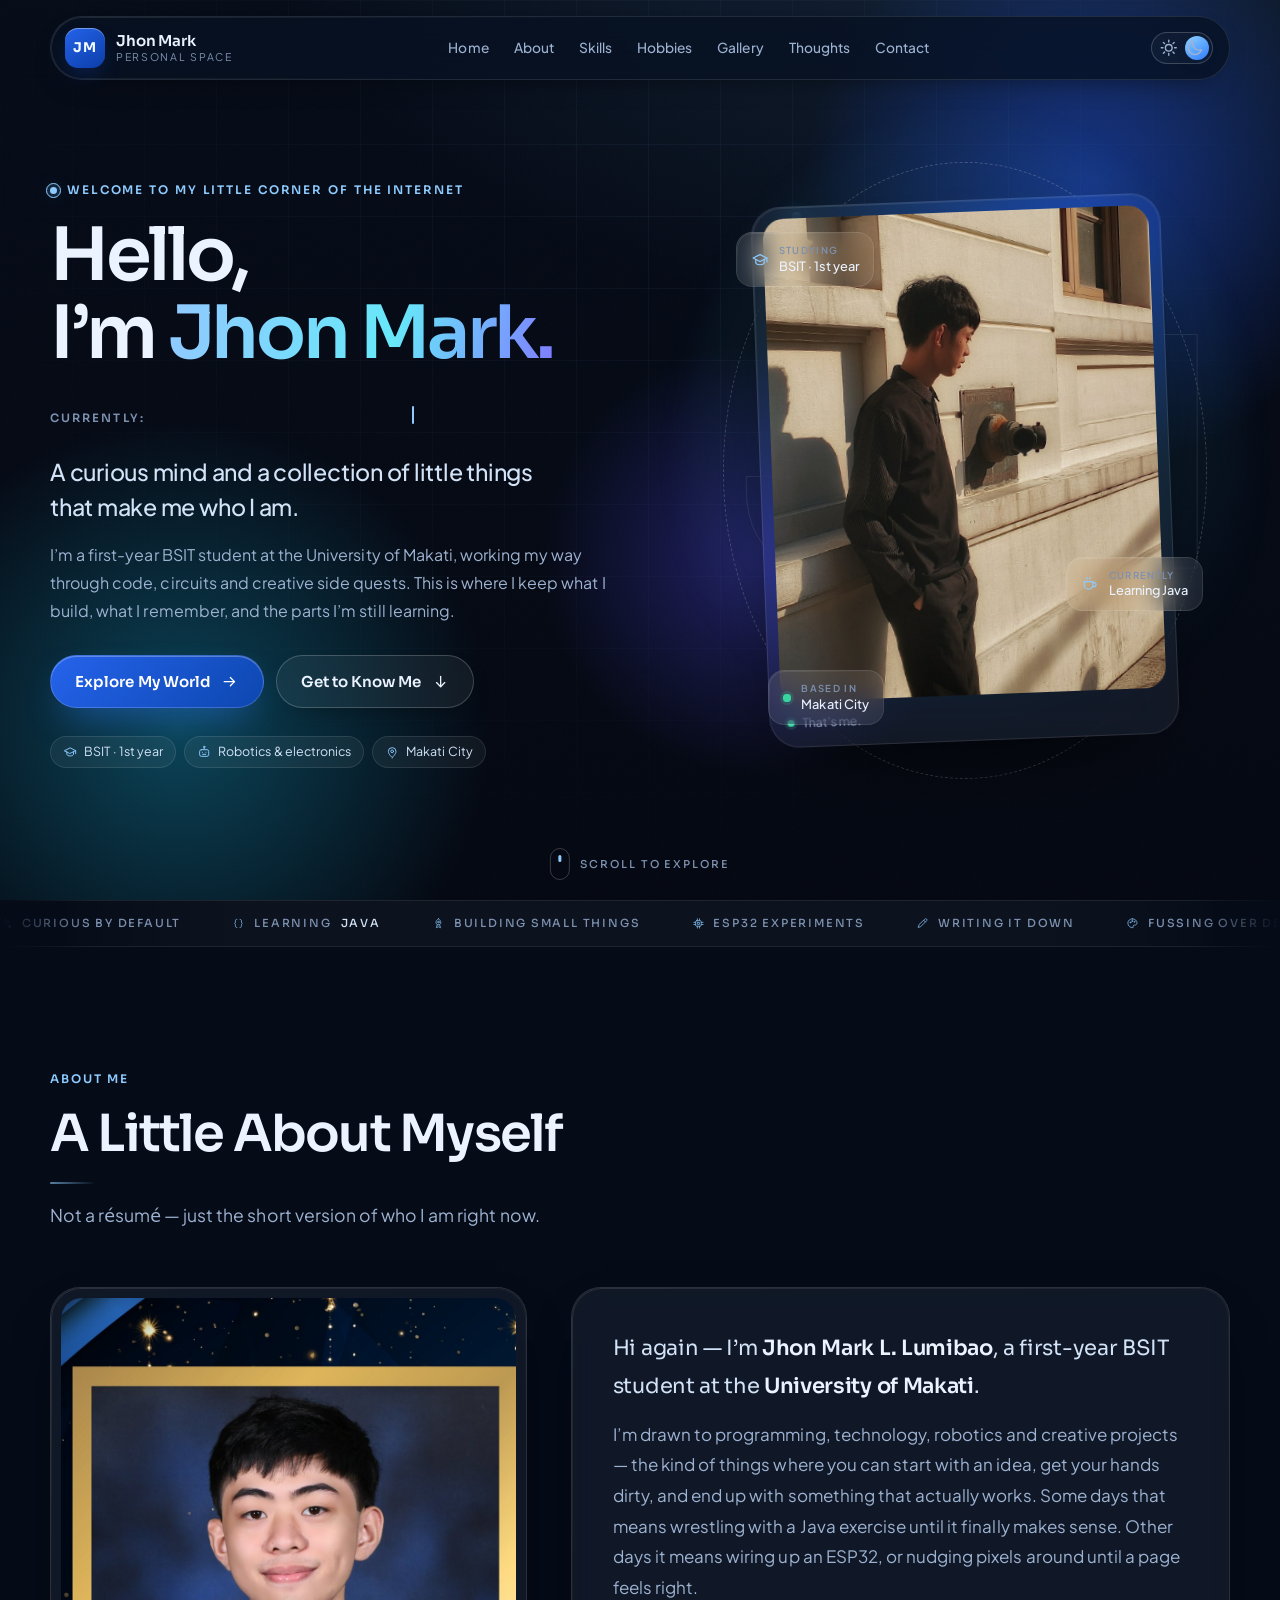
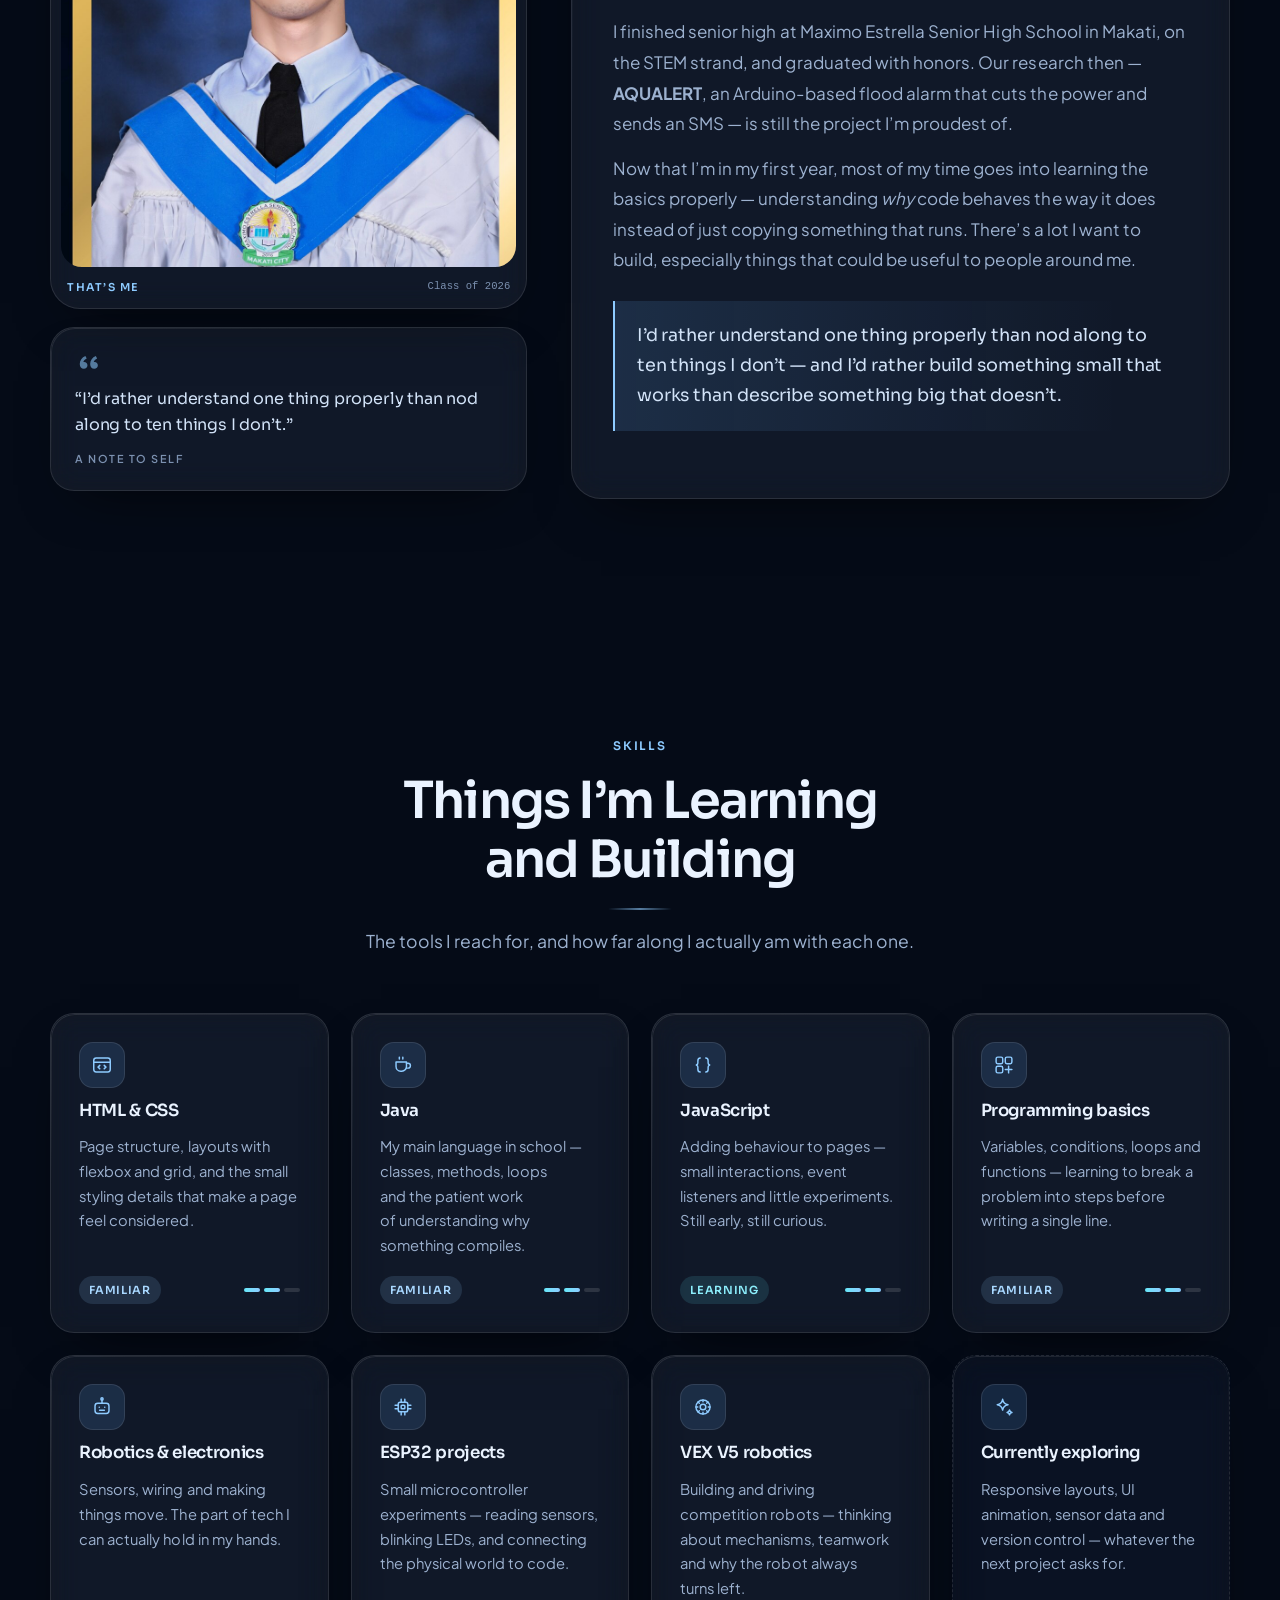
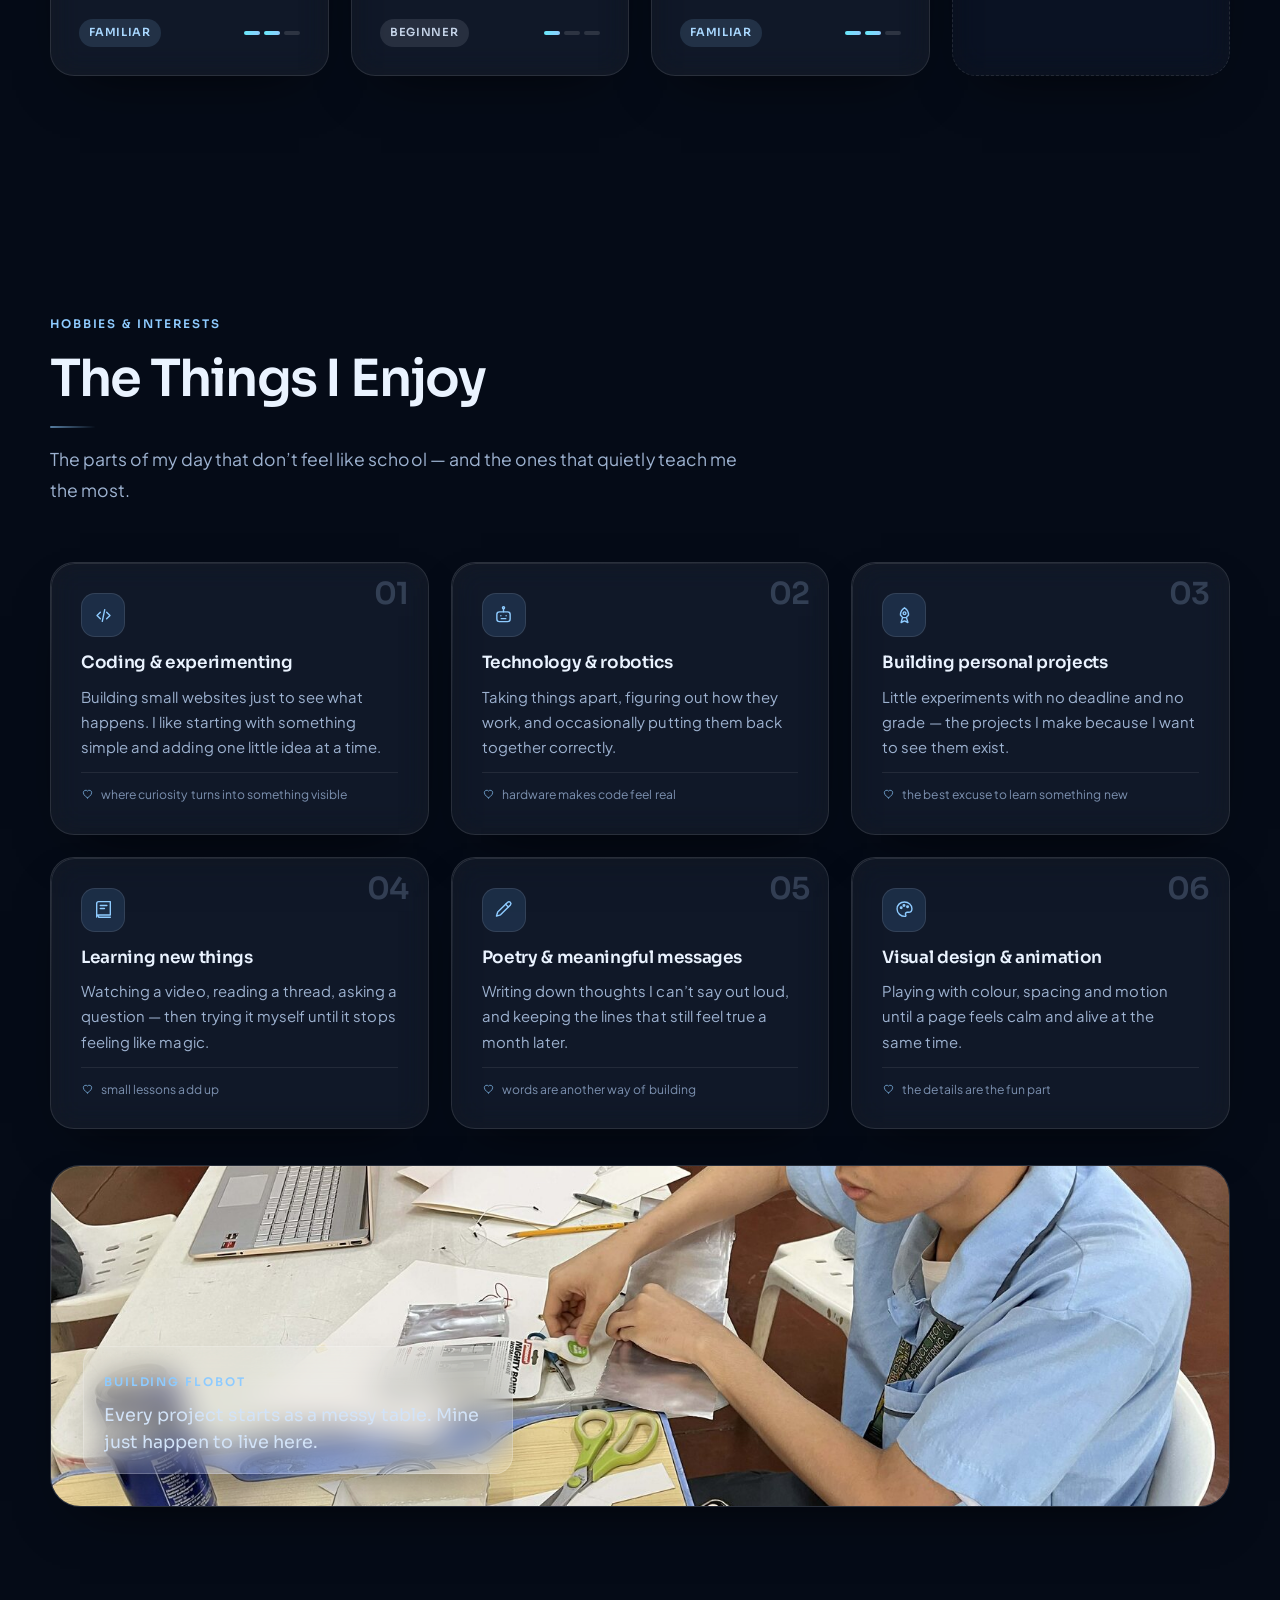
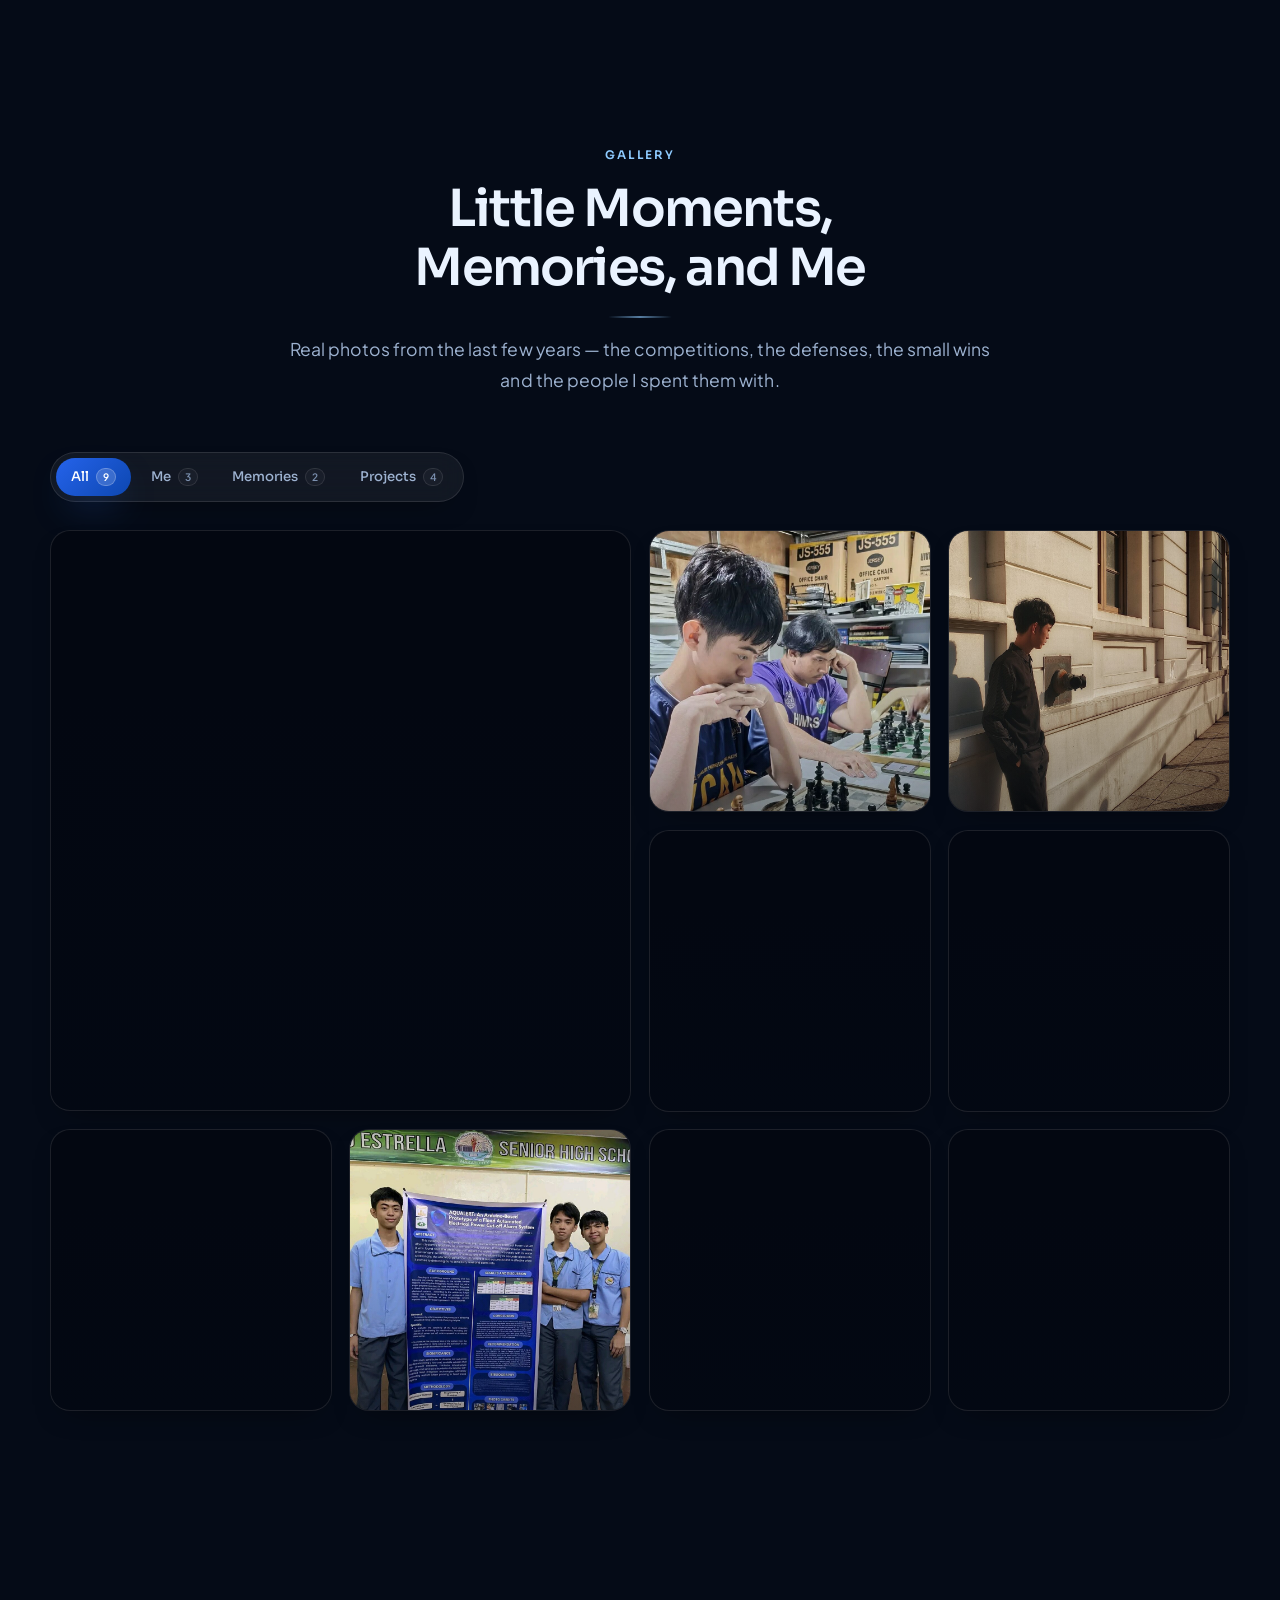
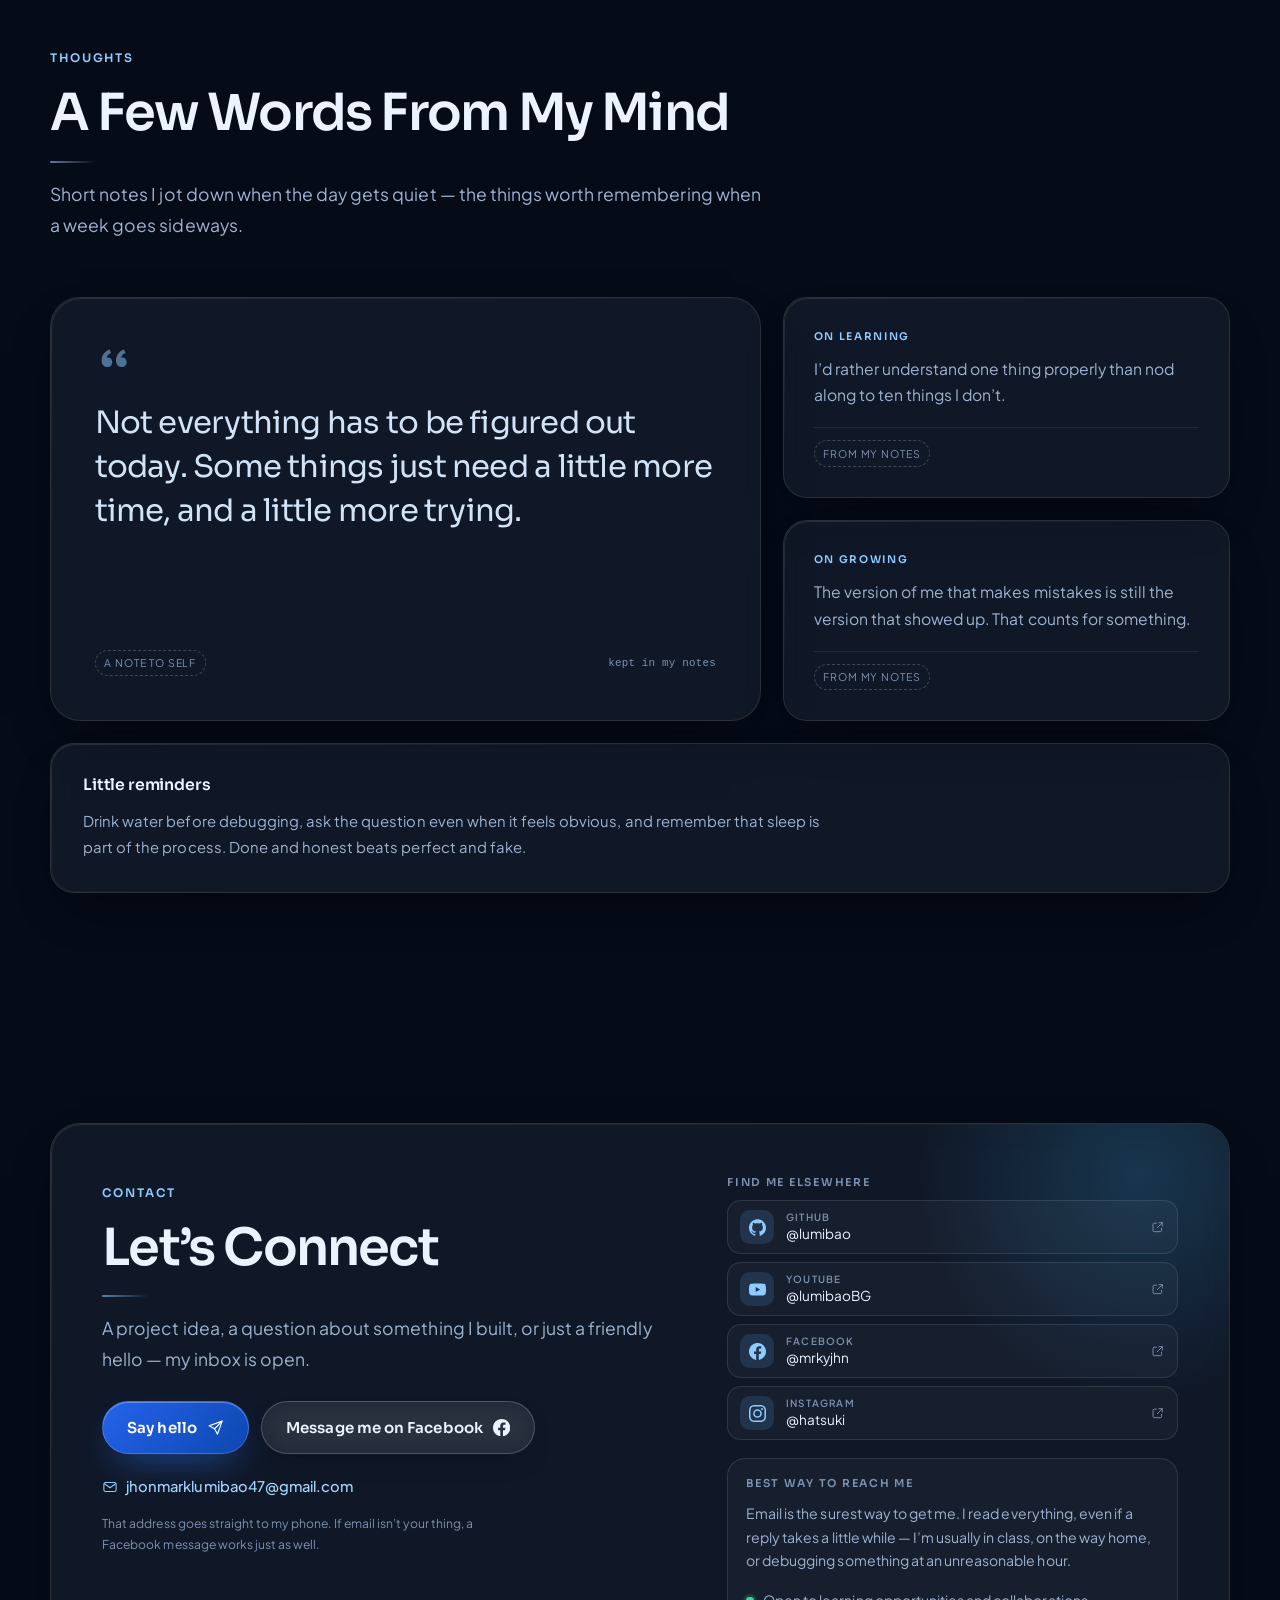
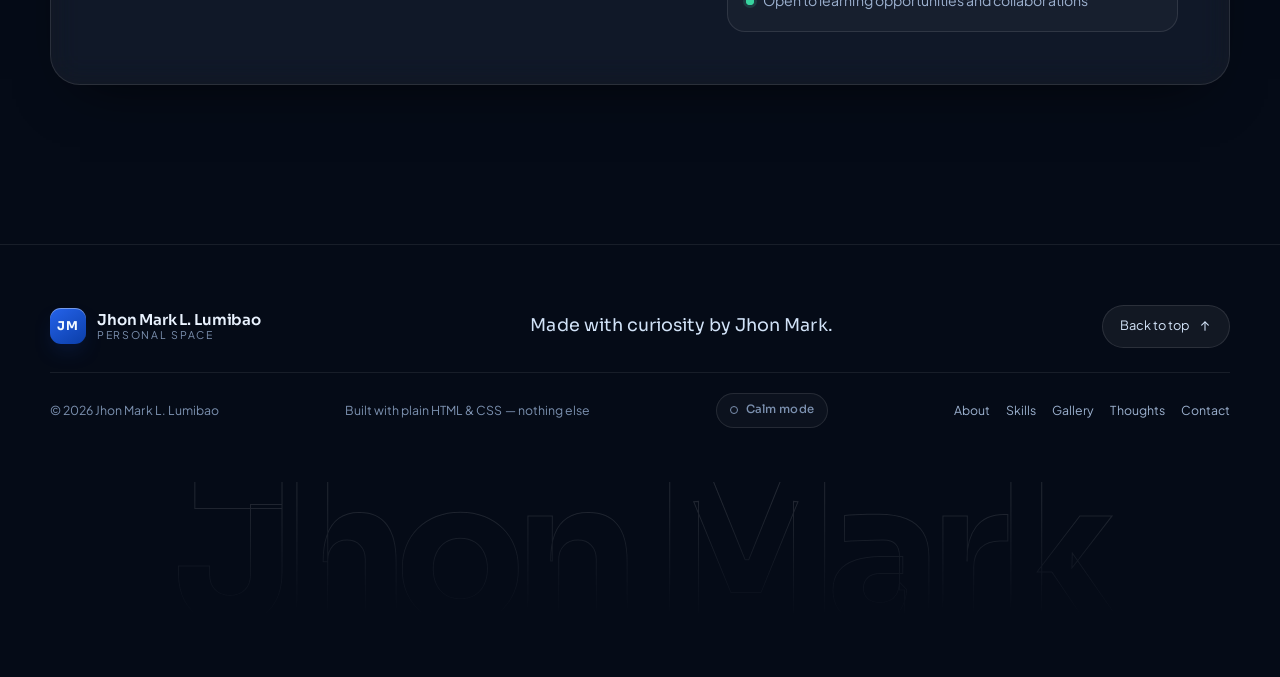
==== index.html @ b14ce62b "Only claim what the photos show The poster byline lists three researchers, not four, and a few capti" ====
<!DOCTYPE html>
<!--
  index.html — Jhon Mark L. Lumibao · Personal Space
  Single page, plain HTML and CSS. No JavaScript anywhere in this file.
-->
<html lang="en">
<head>
  <meta charset="utf-8">
  <meta name="viewport" content="width=device-width, initial-scale=1, viewport-fit=cover">

  <title>Jhon Mark L. Lumibao — My Little Digital Space</title>
  <meta name="description" content="Jhon Mark L. Lumibao — a first-year BSIT student at the University of Makati. Skills, hobbies, memories and the projects I have built, kept in one calm blue corner of the internet.">
  <meta name="author" content="Jhon Mark L. Lumibao">
  <meta name="theme-color" content="#050b17">
  <meta name="color-scheme" content="dark light">

  <!-- Social sharing preview -->
  <meta property="og:type" content="website">
  <meta property="og:url" content="https://lumibao.github.io/Personal-Website/">
  <meta property="og:title" content="Jhon Mark L. Lumibao — My Little Digital Space">
  <meta property="og:description" content="A first-year BSIT student at the University of Makati. Code, circuits and the little things that make a person. Welcome to my space.">
  <meta property="og:image" content="https://lumibao.github.io/Personal-Website/assets/images/og-cover.jpg">
  <meta property="og:image:alt" content="Blue cover reading: HELLO, I'm Jhon Mark. BSIT student at the University of Makati.">
  <meta name="twitter:card" content="summary_large_image">
  <meta name="twitter:image" content="https://lumibao.github.io/Personal-Website/assets/images/og-cover.jpg">

  <!-- Icons -->
  <link rel="icon" href="assets/icons/JM.png" type="image/png">
  <link rel="apple-touch-icon" href="assets/icons/apple-touch-icon.png">
  <link rel="manifest" href="site.webmanifest">

  <!-- Fonts (self-hosted, subset to the Latin characters this page uses) -->
  <link rel="preload" href="assets/fonts/sora-latin.woff2" as="font" type="font/woff2" crossorigin>
  <link rel="preload" href="assets/fonts/plus-jakarta-sans-latin.woff2" as="font" type="font/woff2" crossorigin>

  <!-- Styles -->
  <link rel="stylesheet" href="css/style.css">
</head>

<body>
  <a class="skip-link" href="#main">Skip to content</a>

  <!-- Background scene — soft orbs, a faint grid and film grain. Decorative
       only: aria-hidden and untouchable by the pointer. -->
  <div class="scene" aria-hidden="true">
    <span class="scene__orb scene__orb--one"></span>
    <span class="scene__orb scene__orb--two"></span>
    <span class="scene__orb scene__orb--three"></span>
    <span class="scene__grid"></span>
    <span class="scene__noise"></span>
  </div>

  <!-- Navigation — a floating glass bar. On phones it grows a second row of
       links that scrolls sideways. -->
  <header class="nav" id="site-nav">
    <div class="nav__bar glass">
      <a class="brand" href="#home" aria-label="Jhon Mark — back to the top">
        <span class="brand__mark" aria-hidden="true">JM</span>
        <span class="brand__text">
          <span class="brand__name">Jhon Mark</span>
          <span class="brand__sub">personal space</span>
        </span>
      </a>

      <nav class="nav__links" id="primary-nav" aria-label="Primary">
        <a class="nav__link" href="#home">Home</a>
        <a class="nav__link" href="#about">About</a>
        <a class="nav__link" href="#skills">Skills</a>
        <a class="nav__link" href="#hobbies">Hobbies</a>
        <a class="nav__link" href="#gallery">Gallery</a>
        <a class="nav__link" href="#thoughts">Thoughts</a>
        <a class="nav__link" href="#contact">Contact</a>
      </nav>

      <div class="nav__actions">
        <!-- Light / dark switch — two radio buttons, no script. -->
        <div class="theme-toggle" role="group" aria-label="Colour theme">
          <input class="theme-toggle__input" type="radio" name="jml-theme" id="theme-light">
          <input class="theme-toggle__input" type="radio" name="jml-theme" id="theme-dark" checked>
          <span class="theme-toggle__track">
            <label class="theme-toggle__side" for="theme-light" title="Light mode">
              <svg aria-hidden="true"><use href="#i-sun"></use></svg>
              <span class="visually-hidden">Use the light theme</span>
            </label>
            <label class="theme-toggle__side" for="theme-dark" title="Dark mode">
              <svg aria-hidden="true"><use href="#i-moon"></use></svg>
              <span class="visually-hidden">Use the dark theme</span>
            </label>
            <span class="theme-toggle__thumb" aria-hidden="true"></span>
          </span>
        </div>
      </div>

      <span class="nav__progress" aria-hidden="true"><span></span></span>
    </div>
  </header>

  <main id="main">

    <!-- Hero -->
    <section class="hero" id="home" aria-labelledby="hero-title">
      <div class="container hero__inner">

        <div class="hero__content">
          <p class="eyebrow">
            <span class="eyebrow__dot" aria-hidden="true"></span>
            Welcome to my little corner of the internet
          </p>

          <h1 class="hero__title" id="hero-title">
            <span class="hero__title-line"><span>Hello,</span></span>
            <span class="hero__title-line"><span>I&rsquo;m <em>Jhon Mark.</em></span></span>
          </h1>

          <!-- The rotating role is decorative; the full sentence is read below. -->
          <p class="hero__role">
            <span class="hero__role-label">Currently:</span>
            <span class="hero__roles" aria-hidden="true">
              <span class="hero__role-item">a first-year BSIT student</span>
              <span class="hero__role-item">an aspiring developer</span>
              <span class="hero__role-item">a technology enthusiast</span>
              <span class="hero__role-item">a creative soul</span>
            </span>
            <span class="hero__caret" aria-hidden="true"></span>
            <span class="visually-hidden">A first-year BSIT student, an aspiring developer, a technology enthusiast and a creative soul.</span>
          </p>

          <p class="hero__intro">
            A curious mind and a collection of little things that make me who I am.
          </p>

          <p class="hero__sub">
            I&rsquo;m a first-year BSIT student at the University of Makati, working my way
            through code, circuits and creative side quests. This is where I keep what I
            build, what I remember, and the parts I&rsquo;m still learning.
          </p>

          <div class="hero__actions">
            <a class="btn btn--primary" href="#gallery">
              Explore My World
              <svg class="btn__icon" aria-hidden="true"><use href="#i-arrow-right"></use></svg>
            </a>
            <a class="btn btn--ghost" href="#about">
              Get to Know Me
              <svg class="btn__icon" aria-hidden="true"><use href="#i-arrow-down"></use></svg>
            </a>
          </div>

          <ul class="hero__chips" aria-label="A few quick facts">
            <li class="chip"><svg aria-hidden="true"><use href="#i-cap"></use></svg>BSIT &middot; 1st year</li>
            <li class="chip"><svg aria-hidden="true"><use href="#i-bot"></use></svg>Robotics &amp; electronics</li>
            <li class="chip"><svg aria-hidden="true"><use href="#i-pin"></use></svg>Makati City</li>
          </ul>
        </div>

        <!-- Portrait card -->
        <div class="hero__visual">
          <span class="hero__watermark" aria-hidden="true">JM</span>
          <div class="portrait">
            <div class="portrait__glow" aria-hidden="true"></div>
            <div class="portrait__ring" aria-hidden="true"></div>
            <div class="portrait__card glass">
              <div class="portrait__frame">
                <img src="assets/images/profile.jpg"
                     alt="Jhon Mark leaning against a sunlit stone wall in a dark polo shirt."
                     width="1000" height="1250" fetchpriority="high">
              </div>
              <div class="portrait__caption">
                <span class="portrait__dot" aria-hidden="true"></span>
                <span>That&rsquo;s me.</span>
              </div>
            </div>

            <div class="float-chip float-chip--one glass">
              <svg aria-hidden="true"><use href="#i-cap"></use></svg>
              <span><small>Studying</small>BSIT &middot; 1st year</span>
            </div>
            <div class="float-chip float-chip--two glass">
              <svg aria-hidden="true"><use href="#i-coffee"></use></svg>
              <span><small>Currently</small>Learning Java</span>
            </div>
            <div class="float-chip float-chip--three glass">
              <span class="pulse-dot" aria-hidden="true"></span>
              <span><small>Based in</small>Makati City</span>
            </div>
          </div>
        </div>
      </div>

      <a class="hero__scroll" href="#about">
        <span class="hero__scroll-track" aria-hidden="true"><span class="hero__scroll-dot"></span></span>
        Scroll to explore
      </a>
    </section>

    <!-- Ticker — decorative strip. Both groups must stay identical so the
         loop remains seamless. -->
    <div class="ticker" aria-hidden="true">
      <div class="ticker__track">
        <div class="ticker__group">
          <span class="ticker__item"><svg><use href="#i-sparkle"></use></svg>curious by default</span>
          <span class="ticker__item"><svg><use href="#i-braces"></use></svg>learning <em>Java</em></span>
          <span class="ticker__item"><svg><use href="#i-rocket"></use></svg>building small things</span>
          <span class="ticker__item"><svg><use href="#i-chip"></use></svg>ESP32 experiments</span>
          <span class="ticker__item"><svg><use href="#i-pen"></use></svg>writing it down</span>
          <span class="ticker__item"><svg><use href="#i-palette"></use></svg>fussing over details</span>
          <span class="ticker__item"><svg><use href="#i-gear"></use></svg>robotics &amp; electronics</span>
          <span class="ticker__item"><svg><use href="#i-heart"></use></svg>still figuring it out</span>
        </div>
        <div class="ticker__group">
          <span class="ticker__item"><svg><use href="#i-sparkle"></use></svg>curious by default</span>
          <span class="ticker__item"><svg><use href="#i-braces"></use></svg>learning <em>Java</em></span>
          <span class="ticker__item"><svg><use href="#i-rocket"></use></svg>building small things</span>
          <span class="ticker__item"><svg><use href="#i-chip"></use></svg>ESP32 experiments</span>
          <span class="ticker__item"><svg><use href="#i-pen"></use></svg>writing it down</span>
          <span class="ticker__item"><svg><use href="#i-palette"></use></svg>fussing over details</span>
          <span class="ticker__item"><svg><use href="#i-gear"></use></svg>robotics &amp; electronics</span>
          <span class="ticker__item"><svg><use href="#i-heart"></use></svg>still figuring it out</span>
        </div>
      </div>
    </div>

    <!-- About -->
    <section class="section about" id="about" aria-labelledby="about-title">
      <div class="container">
        <header class="section__head" data-reveal>
          <p class="eyebrow">About me</p>
          <h2 class="section__title" id="about-title">A Little About Myself</h2>
          <p class="section__lead">
            Not a résumé — just the short version of who I am right now.
          </p>
        </header>

        <div class="about__grid" data-reveal-group>
          <div class="about__media" data-reveal>
            <figure class="photo-frame glass">
              <img src="assets/images/about-photo.jpg"
                   alt="Jhon Mark in his senior high graduation portrait, blue sash and white gown."
                   width="1000" height="1250" loading="lazy" decoding="async">
              <figcaption>
                <span class="photo-frame__tag">that&rsquo;s me</span>
                <span class="photo-frame__hint">Class of 2026</span>
              </figcaption>
            </figure>

            <div class="quote-card glass">
              <svg class="quote-card__icon" aria-hidden="true"><use href="#i-quote"></use></svg>
              <p>
                &ldquo;I&rsquo;d rather understand one thing properly than nod along
                to ten things I don&rsquo;t.&rdquo;
              </p>
              <span class="quote-card__by">a note to self</span>
            </div>
          </div>

          <div class="about__body glass" data-reveal>
            <p class="about__hello">
              Hi again — I&rsquo;m <strong>Jhon Mark L. Lumibao</strong>, a first-year BSIT
              student at the <strong>University of Makati</strong>.
            </p>
            <p>
              I&rsquo;m drawn to programming, technology, robotics and creative projects — the kind
              of things where you can start with an idea, get your hands dirty, and end up with
              something that actually works. Some days that means wrestling with a Java exercise
              until it finally makes sense. Other days it means wiring up an ESP32, or nudging
              pixels around until a page feels right.
            </p>
            <p>
              I finished senior high at Maximo Estrella Senior High School in Makati, on the STEM
              strand, and graduated with honors. Our research then — <strong>AQUALERT</strong>, an
              Arduino-based flood alarm that cuts the power and sends an SMS — is still the project
              I&rsquo;m proudest of.
            </p>
            <p>
              Now that I&rsquo;m in my first year, most of my time goes into learning the basics
              properly — understanding
              <em>why</em> code behaves the way it does instead of just copying something that
              runs. There&rsquo;s a lot I want to build, especially things that could be useful to
              people around me.
            </p>

            <blockquote class="about__statement">
              I&rsquo;d rather understand one thing properly than nod along to ten things I
              don&rsquo;t — and I&rsquo;d rather build something small that works than describe
              something big that doesn&rsquo;t.
            </blockquote>

          </div>
        </div>
      </div>
    </section>

    <!-- Skills -->
    <section class="section skills" id="skills" aria-labelledby="skills-title">
      <div class="container">
        <header class="section__head section__head--center" data-reveal>
          <p class="eyebrow">Skills</p>
          <h2 class="section__title" id="skills-title">Things I&rsquo;m Learning and Building</h2>
          <p class="section__lead">
            The tools I reach for, and how far along I actually am with each one.
          </p>
        </header>

        <div class="skills__grid" data-reveal-group>

          <article class="skill-card glass" data-reveal data-level="3">
            <span class="skill-card__icon"><svg aria-hidden="true"><use href="#i-layout"></use></svg></span>
            <h3 class="skill-card__title">HTML &amp; CSS</h3>
            <p class="skill-card__text">
              Page structure, layouts with flexbox and grid, and the small styling
              details that make a page feel considered.
            </p>
            <div class="skill-card__meta">
              <span class="level level--familiar">Familiar</span>
              <span class="dots" aria-hidden="true"><i class="is-on"></i><i class="is-on"></i><i></i></span>
            </div>
          </article>

          <article class="skill-card glass" data-reveal data-level="3">
            <span class="skill-card__icon"><svg aria-hidden="true"><use href="#i-coffee"></use></svg></span>
            <h3 class="skill-card__title">Java</h3>
            <p class="skill-card__text">
              My main language in school — classes, methods, loops and the patient
              work of understanding why something compiles.
            </p>
            <div class="skill-card__meta">
              <span class="level level--familiar">Familiar</span>
              <span class="dots" aria-hidden="true"><i class="is-on"></i><i class="is-on"></i><i></i></span>
            </div>
          </article>

          <article class="skill-card glass" data-reveal data-level="2">
            <span class="skill-card__icon"><svg aria-hidden="true"><use href="#i-braces"></use></svg></span>
            <h3 class="skill-card__title">JavaScript</h3>
            <p class="skill-card__text">
              Adding behaviour to pages — small interactions, event listeners and
              little experiments. Still early, still curious.
            </p>
            <div class="skill-card__meta">
              <span class="level level--learning">Learning</span>
              <span class="dots" aria-hidden="true"><i class="is-on"></i><i class="is-on"></i><i></i></span>
            </div>
          </article>

          <article class="skill-card glass" data-reveal data-level="3">
            <span class="skill-card__icon"><svg aria-hidden="true"><use href="#i-blocks"></use></svg></span>
            <h3 class="skill-card__title">Programming basics</h3>
            <p class="skill-card__text">
              Variables, conditions, loops and functions — learning to break a
              problem into steps before writing a single line.
            </p>
            <div class="skill-card__meta">
              <span class="level level--familiar">Familiar</span>
              <span class="dots" aria-hidden="true"><i class="is-on"></i><i class="is-on"></i><i></i></span>
            </div>
          </article>

          <article class="skill-card glass" data-reveal data-level="3">
            <span class="skill-card__icon"><svg aria-hidden="true"><use href="#i-bot"></use></svg></span>
            <h3 class="skill-card__title">Robotics &amp; electronics</h3>
            <p class="skill-card__text">
              Sensors, wiring and making things move. The part of tech I can
              actually hold in my hands.
            </p>
            <div class="skill-card__meta">
              <span class="level level--familiar">Familiar</span>
              <span class="dots" aria-hidden="true"><i class="is-on"></i><i class="is-on"></i><i></i></span>
            </div>
          </article>

          <article class="skill-card glass" data-reveal data-level="1">
            <span class="skill-card__icon"><svg aria-hidden="true"><use href="#i-chip"></use></svg></span>
            <h3 class="skill-card__title">ESP32 projects</h3>
            <p class="skill-card__text">
              Small microcontroller experiments — reading sensors, blinking LEDs,
              and connecting the physical world to code.
            </p>
            <div class="skill-card__meta">
              <span class="level level--beginner">Beginner</span>
              <span class="dots" aria-hidden="true"><i class="is-on"></i><i></i><i></i></span>
            </div>
          </article>

          <article class="skill-card glass" data-reveal data-level="3">
            <span class="skill-card__icon"><svg aria-hidden="true"><use href="#i-gear"></use></svg></span>
            <h3 class="skill-card__title">VEX V5 robotics</h3>
            <p class="skill-card__text">
              Building and driving competition robots — thinking about mechanisms,
              teamwork and why the robot always turns left.
            </p>
            <div class="skill-card__meta">
              <span class="level level--familiar">Familiar</span>
              <span class="dots" aria-hidden="true"><i class="is-on"></i><i class="is-on"></i><i></i></span>
            </div>
          </article>

          <article class="skill-card skill-card--note glass" data-reveal>
            <span class="skill-card__icon"><svg aria-hidden="true"><use href="#i-sparkle"></use></svg></span>
            <h3 class="skill-card__title">Currently exploring</h3>
            <p class="skill-card__text">
              Responsive layouts, UI animation, sensor data and version control —
              whatever the next project asks for.
            </p>
          </article>
        </div>
      </div>
    </section>

    <!-- Hobbies -->
    <section class="section hobbies" id="hobbies" aria-labelledby="hobbies-title">
      <div class="container">
        <header class="section__head" data-reveal>
          <p class="eyebrow">Hobbies &amp; interests</p>
          <h2 class="section__title" id="hobbies-title">The Things I Enjoy</h2>
          <p class="section__lead">
            The parts of my day that don&rsquo;t feel like school — and the ones that
            quietly teach me the most.
          </p>
        </header>

        <div class="hobbies__grid" data-reveal-group>

          <article class="hobby-card glass" data-reveal>
            <span class="hobby-card__num" aria-hidden="true">01</span>
            <span class="hobby-card__icon"><svg aria-hidden="true"><use href="#i-code"></use></svg></span>
            <h3>Coding &amp; experimenting</h3>
            <p>
              Building small websites just to see what happens. I like starting with
              something simple and adding one little idea at a time.
            </p>
            <span class="hobby-card__note"><svg aria-hidden="true"><use href="#i-heart"></use></svg>where curiosity turns into something visible</span>
          </article>

          <article class="hobby-card glass" data-reveal>
            <span class="hobby-card__num" aria-hidden="true">02</span>
            <span class="hobby-card__icon"><svg aria-hidden="true"><use href="#i-bot"></use></svg></span>
            <h3>Technology &amp; robotics</h3>
            <p>
              Taking things apart, figuring out how they work, and occasionally
              putting them back together correctly.
            </p>
            <span class="hobby-card__note"><svg aria-hidden="true"><use href="#i-heart"></use></svg>hardware makes code feel real</span>
          </article>

          <article class="hobby-card glass" data-reveal>
            <span class="hobby-card__num" aria-hidden="true">03</span>
            <span class="hobby-card__icon"><svg aria-hidden="true"><use href="#i-rocket"></use></svg></span>
            <h3>Building personal projects</h3>
            <p>
              Little experiments with no deadline and no grade — the projects I make
              because I want to see them exist.
            </p>
            <span class="hobby-card__note"><svg aria-hidden="true"><use href="#i-heart"></use></svg>the best excuse to learn something new</span>
          </article>

          <article class="hobby-card glass" data-reveal>
            <span class="hobby-card__num" aria-hidden="true">04</span>
            <span class="hobby-card__icon"><svg aria-hidden="true"><use href="#i-book"></use></svg></span>
            <h3>Learning new things</h3>
            <p>
              Watching a video, reading a thread, asking a question — then trying it
              myself until it stops feeling like magic.
            </p>
            <span class="hobby-card__note"><svg aria-hidden="true"><use href="#i-heart"></use></svg>small lessons add up</span>
          </article>

          <article class="hobby-card glass" data-reveal>
            <span class="hobby-card__num" aria-hidden="true">05</span>
            <span class="hobby-card__icon"><svg aria-hidden="true"><use href="#i-pen"></use></svg></span>
            <h3>Poetry &amp; meaningful messages</h3>
            <p>
              Writing down thoughts I can&rsquo;t say out loud, and keeping the lines
              that still feel true a month later.
            </p>
            <span class="hobby-card__note"><svg aria-hidden="true"><use href="#i-heart"></use></svg>words are another way of building</span>
          </article>

          <article class="hobby-card glass" data-reveal>
            <span class="hobby-card__num" aria-hidden="true">06</span>
            <span class="hobby-card__icon"><svg aria-hidden="true"><use href="#i-palette"></use></svg></span>
            <h3>Visual design &amp; animation</h3>
            <p>
              Playing with colour, spacing and motion until a page feels calm and
              alive at the same time.
            </p>
            <span class="hobby-card__note"><svg aria-hidden="true"><use href="#i-heart"></use></svg>the details are the fun part</span>
          </article>
        </div>

        <figure class="hobbies__banner glass" data-reveal>
          <img src="assets/images/hobbies-banner.jpg"
               alt="Jhon Mark cutting and wiring parts for a robot at a classroom table."
               width="1600" height="800" loading="lazy" decoding="async">
          <figcaption>
            <span class="eyebrow">Building Flobot</span>
            <p>Every project starts as a messy table. Mine just happen to live here.</p>
          </figcaption>
        </figure>
      </div>
    </section>

    <!-- Gallery -->
    <section class="section gallery" id="gallery" aria-labelledby="gallery-title">
      <div class="container">
        <header class="section__head section__head--center" data-reveal>
          <p class="eyebrow">Gallery</p>
          <h2 class="section__title" id="gallery-title">Little Moments, Memories, and Me</h2>
          <p class="section__lead">
            Real photos from the last few years — the competitions, the defenses,
            the small wins and the people I spent them with.
          </p>
        </header>

        <!-- Filters — each choice is a radio button; the stylesheet hides the
             tiles that do not match. -->
        <div class="gallery__toolbar" data-reveal>
          <div class="filters" role="group" aria-label="Filter the gallery">
            <label class="filter">
              <input class="filter__input" type="radio" name="gallery-filter" id="filter-all" checked>
              <span>All</span><span class="filter__count">9</span>
            </label>
            <label class="filter">
              <input class="filter__input" type="radio" name="gallery-filter" id="filter-me">
              <span>Me</span><span class="filter__count">3</span>
            </label>
            <label class="filter">
              <input class="filter__input" type="radio" name="gallery-filter" id="filter-memories">
              <span>Memories</span><span class="filter__count">2</span>
            </label>
            <label class="filter">
              <input class="filter__input" type="radio" name="gallery-filter" id="filter-projects">
              <span>Projects</span><span class="filter__count">4</span>
            </label>
          </div>
        </div>

        <div class="gallery__grid" id="gallery-grid" data-reveal-group>

          <a class="gallery__item gallery__item--feature" href="#shot-1"
             data-category="me" data-reveal>
            <img src="assets/images/gallery-01.jpg" alt="Jhon Mark's senior high graduation graphic, with honors and an award citation for AQUALERT."
                 width="1300" height="1300" loading="lazy" decoding="async">
            <span class="gallery__overlay">
              <span class="gallery__cat">Me</span>
              <span class="gallery__title">Graduated with honors</span>
              <span class="gallery__zoom" aria-hidden="true"><svg><use href="#i-zoom"></use></svg></span>
            </span>
          </a>

          <a class="gallery__item" href="#shot-2"
             data-category="me" data-reveal>
            <img src="assets/images/gallery-02.jpg" alt="Jhon Mark leaning over a chess board mid-game, clock running."
                 width="1000" height="1000" loading="lazy" decoding="async">
            <span class="gallery__overlay">
              <span class="gallery__cat">Me</span>
              <span class="gallery__title">A long game</span>
              <span class="gallery__zoom" aria-hidden="true"><svg><use href="#i-zoom"></use></svg></span>
            </span>
          </a>

          <a class="gallery__item" href="#shot-3"
             data-category="memories" data-reveal>
            <img src="assets/images/gallery-03.jpg" alt="A group of classmates in suits and gowns posing for a prom photo."
                 width="1000" height="1000" loading="lazy" decoding="async">
            <span class="gallery__overlay">
              <span class="gallery__cat">Memories</span>
              <span class="gallery__title">Senior prom</span>
              <span class="gallery__zoom" aria-hidden="true"><svg><use href="#i-zoom"></use></svg></span>
            </span>
          </a>

          <a class="gallery__item" href="#shot-4"
             data-category="memories" data-reveal>
            <img src="assets/images/gallery-04.jpg" alt="Jhon Mark taking a selfie with his classmates at their Christmas party."
                 width="1000" height="1000" loading="lazy" decoding="async">
            <span class="gallery__overlay">
              <span class="gallery__cat">Memories</span>
              <span class="gallery__title">Class Christmas party</span>
              <span class="gallery__zoom" aria-hidden="true"><svg><use href="#i-zoom"></use></svg></span>
            </span>
          </a>

          <a class="gallery__item" href="#shot-5"
             data-category="me" data-reveal>
            <img src="assets/images/gallery-05.jpg" alt="Jhon Mark receiving a certificate on stage during the school's recognition rites."
                 width="1000" height="1000" loading="lazy" decoding="async">
            <span class="gallery__overlay">
              <span class="gallery__cat">Me</span>
              <span class="gallery__title">On stage</span>
              <span class="gallery__zoom" aria-hidden="true"><svg><use href="#i-zoom"></use></svg></span>
            </span>
          </a>

          <a class="gallery__item" href="#shot-6"
             data-category="projects" data-reveal>
            <img src="assets/images/gallery-06.jpg" alt="The AQUALERT research poster, presented outside the school hall."
                 width="1000" height="1000" loading="lazy" decoding="async">
            <span class="gallery__overlay">
              <span class="gallery__cat">Projects</span>
              <span class="gallery__title">AQUALERT poster</span>
              <span class="gallery__zoom" aria-hidden="true"><svg><use href="#i-zoom"></use></svg></span>
            </span>
          </a>

          <a class="gallery__item" href="#shot-7"
             data-category="projects" data-reveal>
            <img src="assets/images/gallery-07.jpg" alt="The research group presenting AQUALERT to the panel, projected on screen."
                 width="1000" height="1000" loading="lazy" decoding="async">
            <span class="gallery__overlay">
              <span class="gallery__cat">Projects</span>
              <span class="gallery__title">Final defense</span>
              <span class="gallery__zoom" aria-hidden="true"><svg><use href="#i-zoom"></use></svg></span>
            </span>
          </a>

          <a class="gallery__item" href="#shot-8"
             data-category="projects" data-reveal>
            <img src="assets/images/gallery-08.jpg" alt="The AQUALERT team at their exhibit table with the working prototype."
                 width="1000" height="1000" loading="lazy" decoding="async">
            <span class="gallery__overlay">
              <span class="gallery__cat">Projects</span>
              <span class="gallery__title">Exhibit day</span>
              <span class="gallery__zoom" aria-hidden="true"><svg><use href="#i-zoom"></use></svg></span>
            </span>
          </a>

          <a class="gallery__item" href="#shot-9"
             data-category="projects" data-reveal>
            <img src="assets/images/gallery-09.jpg" alt="Jhon Mark wiring a robot's parts at a classroom table."
                 width="1000" height="1000" loading="lazy" decoding="async">
            <span class="gallery__overlay">
              <span class="gallery__cat">Projects</span>
              <span class="gallery__title">Building Flobot</span>
              <span class="gallery__zoom" aria-hidden="true"><svg><use href="#i-zoom"></use></svg></span>
            </span>
          </a>
        </div>
      </div>
    </section>


    <!-- Thoughts -->
    <section class="section thoughts" id="thoughts" aria-labelledby="thoughts-title">
      <div class="container">
        <header class="section__head" data-reveal>
          <p class="eyebrow">Thoughts</p>
          <h2 class="section__title" id="thoughts-title">A Few Words From My Mind</h2>
          <p class="section__lead">
            Short notes I jot down when the day gets quiet — the things worth
            remembering when a week goes sideways.
          </p>
        </header>

        <div class="thoughts__grid" data-reveal-group>

          <article class="thought thought--lead glass" data-reveal>
            <svg class="thought__quote" aria-hidden="true"><use href="#i-quote"></use></svg>
            <p class="thought__text">
              Not everything has to be figured out today. Some things just need a
              little more time, and a little more trying.
            </p>
            <footer class="thought__meta">
              <span class="thought__tag">a note to self</span>
              <span class="thought__date">kept in my notes</span>
            </footer>
          </article>

          <article class="thought glass" data-reveal>
            <span class="thought__kicker">On learning</span>
            <p class="thought__text">
              I&rsquo;d rather understand one thing properly than nod along to ten
              things I don&rsquo;t.
            </p>
            <footer class="thought__meta"><span class="thought__tag">from my notes</span></footer>
          </article>

          <article class="thought glass" data-reveal>
            <span class="thought__kicker">On growing</span>
            <p class="thought__text">
              The version of me that makes mistakes is still the version that
              showed up. That counts for something.
            </p>
            <footer class="thought__meta"><span class="thought__tag">from my notes</span></footer>
          </article>

          <aside class="reminders glass" data-reveal aria-labelledby="reminders-title">
            <h3 class="reminders__title" id="reminders-title">Little reminders</h3>
            <p class="reminders__text">
              Drink water before debugging, ask the question even when it feels
              obvious, and remember that sleep is part of the process. Done and
              honest beats perfect and fake.
            </p>
          </aside>
        </div>
      </div>
    </section>

    <!-- Contact -->
    <section class="section contact" id="contact" aria-labelledby="contact-title">
      <div class="container">
        <div class="contact__card glass" data-reveal>
          <div class="contact__intro">
            <p class="eyebrow">Contact</p>
            <h2 class="section__title" id="contact-title">Let&rsquo;s Connect</h2>
            <p class="section__lead">
              A project idea, a question about something I built, or just a
              friendly hello — my inbox is open.
            </p>

            <div class="contact__actions">
              <a class="btn btn--primary" href="mailto:jhonmarklumibao47@gmail.com?subject=Hello%20from%20your%20website">
                Say hello
                <svg class="btn__icon" aria-hidden="true"><use href="#i-send"></use></svg>
              </a>
              <a class="btn btn--ghost" href="https://www.facebook.com/mrkyjhn" target="_blank" rel="noopener noreferrer">
                Message me on Facebook
                <svg class="btn__icon" aria-hidden="true"><use href="#i-facebook"></use></svg>
              </a>
            </div>

            <p class="contact__email">
              <svg aria-hidden="true"><use href="#i-mail"></use></svg>
              <a href="mailto:jhonmarklumibao47@gmail.com">jhonmarklumibao47@gmail.com</a>
            </p>

            <p class="contact__note">
              That address goes straight to my phone. If email isn&rsquo;t your thing,
              a Facebook message works just as well.
            </p>
          </div>

          <div class="contact__side">
            <div class="contact__block">
              <h3 class="contact__heading">Find me elsewhere</h3>
              <ul class="socials" aria-label="Social links">
                <li>
                  <a href="https://github.com/lumibao" target="_blank" rel="noopener noreferrer">
                    <span class="socials__icon"><svg aria-hidden="true"><use href="#i-github"></use></svg></span>
                    <span class="socials__text"><small>GitHub</small>@lumibao</span>
                    <svg class="socials__arrow" aria-hidden="true"><use href="#i-external"></use></svg>
                  </a>
                </li>
                <li>
                  <a href="https://www.youtube.com/@lumibaoBG" target="_blank" rel="noopener noreferrer">
                    <span class="socials__icon"><svg aria-hidden="true"><use href="#i-youtube"></use></svg></span>
                    <span class="socials__text"><small>YouTube</small>@lumibaoBG</span>
                    <svg class="socials__arrow" aria-hidden="true"><use href="#i-external"></use></svg>
                  </a>
                </li>
                <li>
                  <a href="https://www.facebook.com/mrkyjhn" target="_blank" rel="noopener noreferrer">
                    <span class="socials__icon"><svg aria-hidden="true"><use href="#i-facebook"></use></svg></span>
                    <span class="socials__text"><small>Facebook</small>@mrkyjhn</span>
                    <svg class="socials__arrow" aria-hidden="true"><use href="#i-external"></use></svg>
                  </a>
                </li>
                <li>
                  <a href="https://www.instagram.com/lumibao_ph_jhon_mark" target="_blank" rel="noopener noreferrer">
                    <span class="socials__icon"><svg aria-hidden="true"><use href="#i-instagram"></use></svg></span>
                    <span class="socials__text"><small>Instagram</small>@hatsuki</span>
                    <svg class="socials__arrow" aria-hidden="true"><use href="#i-external"></use></svg>
                  </a>
                </li>
              </ul>
            </div>

            <div class="contact__block contact__block--soft">
              <h3 class="contact__heading">Best way to reach me</h3>
              <p>
                Email is the surest way to get me. I read everything, even if a
                reply takes a little while — I&rsquo;m usually in class, on the way
                home, or debugging something at an unreasonable hour.
              </p>
              <p class="contact__status">
                <span class="pulse-dot" aria-hidden="true"></span>
                Open to learning opportunities and collaborations
              </p>
            </div>
          </div>
        </div>
      </div>
    </section>
  </main>

  <!-- Footer -->
  <footer class="footer">
    <div class="container footer__inner">
      <div class="footer__top-row">
        <a class="brand brand--footer" href="#home" aria-label="Back to the top">
          <span class="brand__mark" aria-hidden="true">JM</span>
          <span class="brand__text">
            <span class="brand__name">Jhon Mark L. Lumibao</span>
            <span class="brand__sub">personal space</span>
          </span>
        </a>

        <p class="footer__signoff">Made with curiosity by Jhon Mark.</p>

        <a class="footer__back" href="#home">
          Back to top
          <svg aria-hidden="true"><use href="#i-arrow-up"></use></svg>
        </a>
      </div>

      <div class="footer__bottom-row">
        <p>&copy; 2026 Jhon Mark L. Lumibao</p>
        <p class="footer__built">Built with plain HTML &amp; CSS &mdash; nothing else</p>
        <label class="calm-toggle" title="Turn off background motion, grain and glass blur">
          <input class="calm-toggle__input" type="checkbox" id="calm-switch">
          <span class="calm-toggle__dot" aria-hidden="true"></span>
          <span>Calm mode</span>
        </label>
        <nav class="footer__links" aria-label="Footer">
          <a href="#about">About</a>
          <a href="#skills">Skills</a>
          <a href="#gallery">Gallery</a>
          <a href="#thoughts">Thoughts</a>
          <a href="#contact">Contact</a>
        </nav>
      </div>

      <p class="footer__wordmark" aria-hidden="true">Jhon&nbsp;Mark</p>
    </div>
  </footer>

  <!-- Lightbox — one panel per photo, opened with a plain #anchor link. -->

  <div class="lightbox" id="shot-1" role="dialog" aria-modal="true" aria-labelledby="shot-1-title">
    <a class="lightbox__backdrop" href="#gallery" aria-label="Close and return to the gallery"></a>

    <div class="lightbox__dialog">
      <a class="lightbox__close" href="#gallery" aria-label="Close the gallery">
        <svg aria-hidden="true"><use href="#i-close"></use></svg>
      </a>

      <div class="lightbox__stage">
        <a class="lightbox__nav lightbox__nav--prev" href="#shot-9" aria-label="Previous image">
          <svg aria-hidden="true"><use href="#i-chevron-left"></use></svg>
        </a>

        <figure class="lightbox__figure">
          <div class="lightbox__image-wrap">
            <img src="assets/images/gallery-01.jpg" alt="Jhon Mark's senior high graduation graphic, with honors and an award citation for AQUALERT." width="1300" height="1300" loading="lazy" decoding="async">
          </div>
          <figcaption class="lightbox__caption">
            <span class="lightbox__cat">Me</span>
            <h3 class="lightbox__title" id="shot-1-title">Graduated with honors</h3>
            <p class="lightbox__text">Senior high, STEM strand, with honors — and an award citation for AQUALERT on the same frame.</p>
            <p class="lightbox__count">1 / 9</p>
          </figcaption>
        </figure>

        <a class="lightbox__nav lightbox__nav--next" href="#shot-2" aria-label="Next image">
          <svg aria-hidden="true"><use href="#i-chevron-right"></use></svg>
        </a>
      </div>
    </div>
  </div>

  <div class="lightbox" id="shot-2" role="dialog" aria-modal="true" aria-labelledby="shot-2-title">
    <a class="lightbox__backdrop" href="#gallery" aria-label="Close and return to the gallery"></a>

    <div class="lightbox__dialog">
      <a class="lightbox__close" href="#gallery" aria-label="Close the gallery">
        <svg aria-hidden="true"><use href="#i-close"></use></svg>
      </a>

      <div class="lightbox__stage">
        <a class="lightbox__nav lightbox__nav--prev" href="#shot-1" aria-label="Previous image">
          <svg aria-hidden="true"><use href="#i-chevron-left"></use></svg>
        </a>

        <figure class="lightbox__figure">
          <div class="lightbox__image-wrap">
            <img src="assets/images/gallery-02.jpg" alt="Jhon Mark leaning over a chess board mid-game, clock running." width="1000" height="1000" loading="lazy" decoding="async">
          </div>
          <figcaption class="lightbox__caption">
            <span class="lightbox__cat">Me</span>
            <h3 class="lightbox__title" id="shot-2-title">A long game</h3>
            <p class="lightbox__text">A chess match at school, clock running. I played, I lost, and sat back down for the next one.</p>
            <p class="lightbox__count">2 / 9</p>
          </figcaption>
        </figure>

        <a class="lightbox__nav lightbox__nav--next" href="#shot-3" aria-label="Next image">
          <svg aria-hidden="true"><use href="#i-chevron-right"></use></svg>
        </a>
      </div>
    </div>
  </div>

  <div class="lightbox" id="shot-3" role="dialog" aria-modal="true" aria-labelledby="shot-3-title">
    <a class="lightbox__backdrop" href="#gallery" aria-label="Close and return to the gallery"></a>

    <div class="lightbox__dialog">
      <a class="lightbox__close" href="#gallery" aria-label="Close the gallery">
        <svg aria-hidden="true"><use href="#i-close"></use></svg>
      </a>

      <div class="lightbox__stage">
        <a class="lightbox__nav lightbox__nav--prev" href="#shot-2" aria-label="Previous image">
          <svg aria-hidden="true"><use href="#i-chevron-left"></use></svg>
        </a>

        <figure class="lightbox__figure">
          <div class="lightbox__image-wrap">
            <img src="assets/images/gallery-03.jpg" alt="A group of classmates in suits and gowns posing for a prom photo." width="1000" height="1000" loading="lazy" decoding="async">
          </div>
          <figcaption class="lightbox__caption">
            <span class="lightbox__cat">Memories</span>
            <h3 class="lightbox__title" id="shot-3-title">Senior prom</h3>
            <p class="lightbox__text">The whole bark in suits and gowns, one thumbs-up each.</p>
            <p class="lightbox__count">3 / 9</p>
          </figcaption>
        </figure>

        <a class="lightbox__nav lightbox__nav--next" href="#shot-4" aria-label="Next image">
          <svg aria-hidden="true"><use href="#i-chevron-right"></use></svg>
        </a>
      </div>
    </div>
  </div>

  <div class="lightbox" id="shot-4" role="dialog" aria-modal="true" aria-labelledby="shot-4-title">
    <a class="lightbox__backdrop" href="#gallery" aria-label="Close and return to the gallery"></a>

    <div class="lightbox__dialog">
      <a class="lightbox__close" href="#gallery" aria-label="Close the gallery">
        <svg aria-hidden="true"><use href="#i-close"></use></svg>
      </a>

      <div class="lightbox__stage">
        <a class="lightbox__nav lightbox__nav--prev" href="#shot-3" aria-label="Previous image">
          <svg aria-hidden="true"><use href="#i-chevron-left"></use></svg>
        </a>

        <figure class="lightbox__figure">
          <div class="lightbox__image-wrap">
            <img src="assets/images/gallery-04.jpg" alt="Jhon Mark taking a selfie with his classmates at their Christmas party." width="1000" height="1000" loading="lazy" decoding="async">
          </div>
          <figcaption class="lightbox__caption">
            <span class="lightbox__cat">Memories</span>
            <h3 class="lightbox__title" id="shot-4-title">Class Christmas party</h3>
            <p class="lightbox__text">Last day before the holidays, certificates in hand and the projector still saying HAPPY HOLIDAYS behind us.</p>
            <p class="lightbox__count">4 / 9</p>
          </figcaption>
        </figure>

        <a class="lightbox__nav lightbox__nav--next" href="#shot-5" aria-label="Next image">
          <svg aria-hidden="true"><use href="#i-chevron-right"></use></svg>
        </a>
      </div>
    </div>
  </div>

  <div class="lightbox" id="shot-5" role="dialog" aria-modal="true" aria-labelledby="shot-5-title">
    <a class="lightbox__backdrop" href="#gallery" aria-label="Close and return to the gallery"></a>

    <div class="lightbox__dialog">
      <a class="lightbox__close" href="#gallery" aria-label="Close the gallery">
        <svg aria-hidden="true"><use href="#i-close"></use></svg>
      </a>

      <div class="lightbox__stage">
        <a class="lightbox__nav lightbox__nav--prev" href="#shot-4" aria-label="Previous image">
          <svg aria-hidden="true"><use href="#i-chevron-left"></use></svg>
        </a>

        <figure class="lightbox__figure">
          <div class="lightbox__image-wrap">
            <img src="assets/images/gallery-05.jpg" alt="Jhon Mark receiving a certificate on stage during the school's recognition rites." width="1000" height="1000" loading="lazy" decoding="async">
          </div>
          <figcaption class="lightbox__caption">
            <span class="lightbox__cat">Me</span>
            <h3 class="lightbox__title" id="shot-5-title">On stage</h3>
            <p class="lightbox__text">Recognition day, certificate in hand.</p>
            <p class="lightbox__count">5 / 9</p>
          </figcaption>
        </figure>

        <a class="lightbox__nav lightbox__nav--next" href="#shot-6" aria-label="Next image">
          <svg aria-hidden="true"><use href="#i-chevron-right"></use></svg>
        </a>
      </div>
    </div>
  </div>

  <div class="lightbox" id="shot-6" role="dialog" aria-modal="true" aria-labelledby="shot-6-title">
    <a class="lightbox__backdrop" href="#gallery" aria-label="Close and return to the gallery"></a>

    <div class="lightbox__dialog">
      <a class="lightbox__close" href="#gallery" aria-label="Close the gallery">
        <svg aria-hidden="true"><use href="#i-close"></use></svg>
      </a>

      <div class="lightbox__stage">
        <a class="lightbox__nav lightbox__nav--prev" href="#shot-5" aria-label="Previous image">
          <svg aria-hidden="true"><use href="#i-chevron-left"></use></svg>
        </a>

        <figure class="lightbox__figure">
          <div class="lightbox__image-wrap">
            <img src="assets/images/gallery-06.jpg" alt="The AQUALERT research poster, presented outside the school hall." width="1000" height="1000" loading="lazy" decoding="async">
          </div>
          <figcaption class="lightbox__caption">
            <span class="lightbox__cat">Projects</span>
            <h3 class="lightbox__title" id="shot-6-title">AQUALERT poster</h3>
            <p class="lightbox__text">Our research: an Arduino-based prototype that cuts the power and sends an SMS when floodwater rises. Three of us, one long school year.</p>
            <p class="lightbox__count">6 / 9</p>
          </figcaption>
        </figure>

        <a class="lightbox__nav lightbox__nav--next" href="#shot-7" aria-label="Next image">
          <svg aria-hidden="true"><use href="#i-chevron-right"></use></svg>
        </a>
      </div>
    </div>
  </div>

  <div class="lightbox" id="shot-7" role="dialog" aria-modal="true" aria-labelledby="shot-7-title">
    <a class="lightbox__backdrop" href="#gallery" aria-label="Close and return to the gallery"></a>

    <div class="lightbox__dialog">
      <a class="lightbox__close" href="#gallery" aria-label="Close the gallery">
        <svg aria-hidden="true"><use href="#i-close"></use></svg>
      </a>

      <div class="lightbox__stage">
        <a class="lightbox__nav lightbox__nav--prev" href="#shot-6" aria-label="Previous image">
          <svg aria-hidden="true"><use href="#i-chevron-left"></use></svg>
        </a>

        <figure class="lightbox__figure">
          <div class="lightbox__image-wrap">
            <img src="assets/images/gallery-07.jpg" alt="The research group presenting AQUALERT to the panel, projected on screen." width="1000" height="1000" loading="lazy" decoding="async">
          </div>
          <figcaption class="lightbox__caption">
            <span class="lightbox__cat">Projects</span>
            <h3 class="lightbox__title" id="shot-7-title">Final defense</h3>
            <p class="lightbox__text">The panel defense, with the AQUALERT deck up on the projector.</p>
            <p class="lightbox__count">7 / 9</p>
          </figcaption>
        </figure>

        <a class="lightbox__nav lightbox__nav--next" href="#shot-8" aria-label="Next image">
          <svg aria-hidden="true"><use href="#i-chevron-right"></use></svg>
        </a>
      </div>
    </div>
  </div>

  <div class="lightbox" id="shot-8" role="dialog" aria-modal="true" aria-labelledby="shot-8-title">
    <a class="lightbox__backdrop" href="#gallery" aria-label="Close and return to the gallery"></a>

    <div class="lightbox__dialog">
      <a class="lightbox__close" href="#gallery" aria-label="Close the gallery">
        <svg aria-hidden="true"><use href="#i-close"></use></svg>
      </a>

      <div class="lightbox__stage">
        <a class="lightbox__nav lightbox__nav--prev" href="#shot-7" aria-label="Previous image">
          <svg aria-hidden="true"><use href="#i-chevron-left"></use></svg>
        </a>

        <figure class="lightbox__figure">
          <div class="lightbox__image-wrap">
            <img src="assets/images/gallery-08.jpg" alt="The AQUALERT team at their exhibit table with the working prototype." width="1000" height="1000" loading="lazy" decoding="async">
          </div>
          <figcaption class="lightbox__caption">
            <span class="lightbox__cat">Projects</span>
            <h3 class="lightbox__title" id="shot-8-title">Exhibit day</h3>
            <p class="lightbox__text">Exhibit day: the working unit on the table, poster behind it, laptops running the demo.</p>
            <p class="lightbox__count">8 / 9</p>
          </figcaption>
        </figure>

        <a class="lightbox__nav lightbox__nav--next" href="#shot-9" aria-label="Next image">
          <svg aria-hidden="true"><use href="#i-chevron-right"></use></svg>
        </a>
      </div>
    </div>
  </div>

  <div class="lightbox" id="shot-9" role="dialog" aria-modal="true" aria-labelledby="shot-9-title">
    <a class="lightbox__backdrop" href="#gallery" aria-label="Close and return to the gallery"></a>

    <div class="lightbox__dialog">
      <a class="lightbox__close" href="#gallery" aria-label="Close the gallery">
        <svg aria-hidden="true"><use href="#i-close"></use></svg>
      </a>

      <div class="lightbox__stage">
        <a class="lightbox__nav lightbox__nav--prev" href="#shot-8" aria-label="Previous image">
          <svg aria-hidden="true"><use href="#i-chevron-left"></use></svg>
        </a>

        <figure class="lightbox__figure">
          <div class="lightbox__image-wrap">
            <img src="assets/images/gallery-09.jpg" alt="Jhon Mark wiring a robot's parts at a classroom table." width="1000" height="1000" loading="lazy" decoding="async">
          </div>
          <figcaption class="lightbox__caption">
            <span class="lightbox__cat">Projects</span>
            <h3 class="lightbox__title" id="shot-9-title">Building Flobot</h3>
            <p class="lightbox__text">Flobot, partway through: sensors, jumper wires, scissors and a lot of careful cutting.</p>
            <p class="lightbox__count">9 / 9</p>
          </figcaption>
        </figure>

        <a class="lightbox__nav lightbox__nav--next" href="#shot-1" aria-label="Next image">
          <svg aria-hidden="true"><use href="#i-chevron-right"></use></svg>
        </a>
      </div>
    </div>
  </div>

  <!-- Icon sprite -->
  <svg class="sprite" xmlns="http://www.w3.org/2000/svg" aria-hidden="true" focusable="false">
    <symbol id="i-sun" viewBox="0 0 24 24"><g fill="none" stroke="currentColor" stroke-width="1.7" stroke-linecap="round"><circle cx="12" cy="12" r="4.1"/><path d="M12 2.8v2.1M12 19.1v2.1M2.8 12h2.1M19.1 12h2.1M5.4 5.4l1.5 1.5M17.1 17.1l1.5 1.5M18.6 5.4l-1.5 1.5M6.9 17.1l-1.5 1.5"/></g></symbol>
    <symbol id="i-moon" viewBox="0 0 24 24"><path d="M20.2 14.4A8.4 8.4 0 0 1 9.6 3.8 8.4 8.4 0 1 0 20.2 14.4Z" fill="none" stroke="currentColor" stroke-width="1.7" stroke-linejoin="round"/></symbol>
    <symbol id="i-arrow-right" viewBox="0 0 24 24"><g fill="none" stroke="currentColor" stroke-width="1.8" stroke-linecap="round" stroke-linejoin="round"><path d="M4.5 12h14.2"/><path d="m13 6.3 5.7 5.7-5.7 5.7"/></g></symbol>
    <symbol id="i-arrow-up" viewBox="0 0 24 24"><g fill="none" stroke="currentColor" stroke-width="1.8" stroke-linecap="round" stroke-linejoin="round"><path d="M12 19.2V5"/><path d="m6.3 10.7 5.7-5.7 5.7 5.7"/></g></symbol>
    <symbol id="i-arrow-down" viewBox="0 0 24 24"><g fill="none" stroke="currentColor" stroke-width="1.8" stroke-linecap="round" stroke-linejoin="round"><path d="M12 4.8V19"/><path d="m6.3 13.3 5.7 5.7 5.7-5.7"/></g></symbol>
    <symbol id="i-chevron-left" viewBox="0 0 24 24"><path d="M14.5 5.5 8 12l6.5 6.5" fill="none" stroke="currentColor" stroke-width="1.9" stroke-linecap="round" stroke-linejoin="round"/></symbol>
    <symbol id="i-chevron-right" viewBox="0 0 24 24"><path d="M9.5 5.5 16 12l-6.5 6.5" fill="none" stroke="currentColor" stroke-width="1.9" stroke-linecap="round" stroke-linejoin="round"/></symbol>
    <symbol id="i-close" viewBox="0 0 24 24"><path d="M6 6l12 12M18 6 6 18" fill="none" stroke="currentColor" stroke-width="1.9" stroke-linecap="round"/></symbol>
    <symbol id="i-sparkle" viewBox="0 0 24 24"><g fill="none" stroke="currentColor" stroke-width="1.6" stroke-linecap="round" stroke-linejoin="round"><path d="M10.5 3.6c.6 3.9 2 5.3 5.9 5.9-3.9.6-5.3 2-5.9 5.9-.6-3.9-2-5.3-5.9-5.9 3.9-.6 5.3-2 5.9-5.9Z"/><path d="M18 15.2c.3 1.7 1 2.4 2.7 2.7-1.7.3-2.4 1-2.7 2.7-.3-1.7-1-2.4-2.7-2.7 1.7-.3 2.4-1 2.7-2.7Z"/></g></symbol>
    <symbol id="i-cap" viewBox="0 0 24 24"><g fill="none" stroke="currentColor" stroke-width="1.6" stroke-linecap="round" stroke-linejoin="round"><path d="M2.8 9.4 12 4.8l9.2 4.6L12 14Z"/><path d="M6.4 11.2v4.2c0 1.6 2.5 2.9 5.6 2.9s5.6-1.3 5.6-2.9v-4.2"/><path d="M21.2 9.4v5.2"/></g></symbol>
    <symbol id="i-book" viewBox="0 0 24 24"><g fill="none" stroke="currentColor" stroke-width="1.6" stroke-linecap="round" stroke-linejoin="round"><path d="M4.2 5.3A2.3 2.3 0 0 1 6.5 3h13.3v15.2H6.5a2.3 2.3 0 0 0-2.3 2.3Z"/><path d="M4.2 18.5a2.3 2.3 0 0 1 2.3 2.3h13.3"/><path d="M8.3 7.4h7.6M8.3 10.9h4.8"/></g></symbol>
    <symbol id="i-pin" viewBox="0 0 24 24"><g fill="none" stroke="currentColor" stroke-width="1.6" stroke-linecap="round" stroke-linejoin="round"><path d="M12 21c0 0 6.4-5.7 6.4-10.2a6.4 6.4 0 1 0-12.8 0C5.6 15.3 12 21 12 21Z"/><circle cx="12" cy="10.6" r="2.3"/></g></symbol>
    <symbol id="i-mail" viewBox="0 0 24 24"><g fill="none" stroke="currentColor" stroke-width="1.6" stroke-linecap="round" stroke-linejoin="round"><rect x="2.8" y="5.2" width="18.4" height="13.6" rx="2.6"/><path d="m3.8 7.2 8.2 6 8.2-6"/></g></symbol>
    <symbol id="i-send" viewBox="0 0 24 24"><g fill="none" stroke="currentColor" stroke-width="1.6" stroke-linecap="round" stroke-linejoin="round"><path d="M21 3 10.5 13.5"/><path d="M21 3l-6.4 18-4.1-7.5L3 9.4Z"/></g></symbol>
    <symbol id="i-external" viewBox="0 0 24 24"><g fill="none" stroke="currentColor" stroke-width="1.6" stroke-linecap="round" stroke-linejoin="round"><path d="M13.6 4.6h5.8v5.8"/><path d="M19.4 4.6 10.8 13.2"/><path d="M18 14.2v3.9a1.9 1.9 0 0 1-1.9 1.9H5.4a1.9 1.9 0 0 1-1.9-1.9V7.4a1.9 1.9 0 0 1 1.9-1.9h3.9"/></g></symbol>
    <symbol id="i-code" viewBox="0 0 24 24"><g fill="none" stroke="currentColor" stroke-width="1.6" stroke-linecap="round" stroke-linejoin="round"><path d="M8.4 8.4 4.6 12l3.8 3.6M15.6 8.4 19.4 12l-3.8 3.6M13.4 5.4l-2.8 13.2"/></g></symbol>
    <symbol id="i-layout" viewBox="0 0 24 24"><g fill="none" stroke="currentColor" stroke-width="1.6" stroke-linecap="round" stroke-linejoin="round"><rect x="3" y="4.4" width="18" height="15.2" rx="2.6"/><path d="M3 9.1h18"/><path d="m9.6 12.4-1.9 1.9 1.9 1.9M14.4 12.4l1.9 1.9-1.9 1.9"/></g></symbol>
    <symbol id="i-coffee" viewBox="0 0 24 24"><g fill="none" stroke="currentColor" stroke-width="1.6" stroke-linecap="round" stroke-linejoin="round"><path d="M4.4 8.8h11.4v4.8a5.1 5.1 0 0 1-5.1 5.1h-1.2a5.1 5.1 0 0 1-5.1-5.1Z"/><path d="M15.8 10.2h1.7a2.6 2.6 0 0 1 0 5.2h-1.7"/><path d="M8 3.4v2.1M11.8 3.4v2.1"/></g></symbol>
    <symbol id="i-braces" viewBox="0 0 24 24"><g fill="none" stroke="currentColor" stroke-width="1.6" stroke-linecap="round" stroke-linejoin="round"><path d="M9 4.4c-2 0-2.6 1.1-2.6 3.1v2.2c0 1.2-.6 1.8-1.7 2.3 1.1.5 1.7 1.1 1.7 2.3v2.2c0 2 .6 3.1 2.6 3.1"/><path d="M15 4.4c2 0 2.6 1.1 2.6 3.1v2.2c0 1.2.6 1.8 1.7 2.3-1.1.5-1.7 1.1-1.7 2.3v2.2c0 2-.6 3.1-2.6 3.1"/></g></symbol>
    <symbol id="i-blocks" viewBox="0 0 24 24"><g fill="none" stroke="currentColor" stroke-width="1.6" stroke-linecap="round" stroke-linejoin="round"><rect x="3.4" y="3.4" width="7.2" height="7.2" rx="1.8"/><rect x="13.4" y="3.4" width="7.2" height="7.2" rx="1.8"/><rect x="3.4" y="13.4" width="7.2" height="7.2" rx="1.8"/><path d="M17 13.4v7.2M13.4 17h7.2"/></g></symbol>
    <symbol id="i-bot" viewBox="0 0 24 24"><g fill="none" stroke="currentColor" stroke-width="1.6" stroke-linecap="round" stroke-linejoin="round"><rect x="4.4" y="7.8" width="15.2" height="11.2" rx="3"/><path d="M12 4.4v3.4"/><circle cx="12" cy="3.2" r="1.2"/><path d="M9 12.2h.01M15 12.2h.01M9.4 15.6h5.2"/></g></symbol>
    <symbol id="i-chip" viewBox="0 0 24 24"><g fill="none" stroke="currentColor" stroke-width="1.6" stroke-linecap="round" stroke-linejoin="round"><rect x="6.8" y="6.8" width="10.4" height="10.4" rx="2"/><rect x="10" y="10" width="4" height="4" rx="1"/><path d="M10 3.4v3.4M14 3.4v3.4M10 17.2v3.4M14 17.2v3.4M3.4 10h3.4M3.4 14h3.4M17.2 10h3.4M17.2 14h3.4"/></g></symbol>
    <symbol id="i-gear" viewBox="0 0 24 24"><g fill="none" stroke="currentColor" stroke-width="1.6" stroke-linecap="round" stroke-linejoin="round"><circle cx="12" cy="12" r="3.1"/><circle cx="12" cy="12" r="7.7"/><path d="M12 4.3v2M12 17.7v2M4.3 12h2M17.7 12h2M6.6 6.6l1.4 1.4M16 16l1.4 1.4M17.4 6.6 16 8M8 16l-1.4 1.4"/></g></symbol>
    <symbol id="i-rocket" viewBox="0 0 24 24"><g fill="none" stroke="currentColor" stroke-width="1.6" stroke-linecap="round" stroke-linejoin="round"><path d="M12 3.2c3 1.8 4.6 4.6 4.6 8.2L14 14.4h-4L7.4 11.4c0-3.6 1.6-6.4 4.6-8.2Z"/><circle cx="12" cy="9.4" r="1.6"/><path d="M9.8 14.4 8.1 20l3.9-1.8 3.9 1.8-1.7-5.6"/></g></symbol>
    <symbol id="i-pen" viewBox="0 0 24 24"><g fill="none" stroke="currentColor" stroke-width="1.6" stroke-linecap="round" stroke-linejoin="round"><path d="M16.8 3.7a2.2 2.2 0 0 1 3.1 3.1L8.6 18.1 4 19.5l1.4-4.6Z"/><path d="m14.4 6.1 3.1 3.1"/></g></symbol>
    <symbol id="i-palette" viewBox="0 0 24 24"><g fill="none" stroke="currentColor" stroke-width="1.6" stroke-linecap="round" stroke-linejoin="round"><path d="M12 3.4c4.7 0 8.5 3.4 8.5 7.6 0 2.6-2 4.1-3.9 4.1h-1.4c-1.2 0-2.1.9-2.1 2.1 0 .5.2.9.4 1.3.3.5.1 1.4-.9 1.4-4.6 0-9.1-3.4-9.1-8.4S7.3 3.4 12 3.4Z"/><circle cx="8.2" cy="10.1" r=".9"/><circle cx="11.4" cy="7.5" r=".9"/><circle cx="15.5" cy="8.9" r=".9"/></g></symbol>
    <symbol id="i-heart" viewBox="0 0 24 24"><path d="M12 20.1S4.3 15.6 4.3 10.6A4.4 4.4 0 0 1 12 7.5a4.4 4.4 0 0 1 7.7 3.1c0 5-7.7 9.5-7.7 9.5Z" fill="none" stroke="currentColor" stroke-width="1.6" stroke-linecap="round" stroke-linejoin="round"/></symbol>
    <symbol id="i-quote" viewBox="0 0 24 24"><g fill="currentColor"><path d="M9.6 5.6c-3.2 1.3-5.2 4-5.2 7.4 0 2.6 1.5 4.4 3.8 4.4 1.9 0 3.3-1.4 3.3-3.3 0-1.8-1.3-3.1-3-3.1-.3 0-.6 0-.8.1.4-1.4 1.5-2.6 3.1-3.3l-1.2-2.2Zm9.6 0c-3.2 1.3-5.2 4-5.2 7.4 0 2.6 1.5 4.4 3.8 4.4 1.9 0 3.3-1.4 3.3-3.3 0-1.8-1.3-3.1-3-3.1-.3 0-.6 0-.8.1.4-1.4 1.5-2.6 3.1-3.3l-1.2-2.2Z"/></g></symbol>
    <symbol id="i-zoom" viewBox="0 0 24 24"><g fill="none" stroke="currentColor" stroke-width="1.8" stroke-linecap="round" stroke-linejoin="round"><circle cx="10.8" cy="10.8" r="6.4"/><path d="m15.6 15.6 4.2 4.2M10.8 8.2v5.2M8.2 10.8h5.2"/></g></symbol>
    <symbol id="i-github" viewBox="0 0 24 24"><path fill="currentColor" d="M12 .297c-6.63 0-12 5.373-12 12 0 5.303 3.438 9.8 8.205 11.385.6.113.82-.258.82-.577 0-.285-.01-1.04-.015-2.04-3.338.724-4.042-1.61-4.042-1.61C4.422 18.07 3.633 17.7 3.633 17.7c-1.087-.744.084-.729.084-.729 1.205.084 1.838 1.236 1.838 1.236 1.07 1.835 2.809 1.305 3.495.998.108-.776.417-1.305.76-1.605-2.665-.3-5.466-1.332-5.466-5.93 0-1.31.465-2.38 1.235-3.22-.135-.303-.54-1.523.105-3.176 0 0 1.005-.322 3.3 1.23.96-.267 1.98-.399 3-.405 1.02.006 2.04.138 3 .405 2.28-1.552 3.285-1.23 3.285-1.23.645 1.653.24 2.873.12 3.176.765.84 1.23 1.91 1.23 3.22 0 4.61-2.805 5.625-5.475 5.92.42.36.81 1.096.81 2.22 0 1.606-.015 2.896-.015 3.286 0 .315.21.69.825.57C20.565 22.092 24 17.592 24 12.297c0-6.627-5.373-12-12-12"/></symbol>
    <symbol id="i-youtube" viewBox="0 0 24 24"><path fill="currentColor" d="M23.498 6.186a3.016 3.016 0 0 0-2.122-2.136C19.505 3.545 12 3.545 12 3.545s-7.505 0-9.377.505A3.017 3.017 0 0 0 .502 6.186C0 8.07 0 12 0 12s0 3.93.502 5.814a3.016 3.016 0 0 0 2.122 2.136c1.871.505 9.376.505 9.376.505s7.505 0 9.377-.505a3.015 3.015 0 0 0 2.122-2.136C24 15.93 24 12 24 12s0-3.93-.502-5.814zM9.545 15.568V8.432L15.818 12l-6.273 3.568z"/></symbol>
    <symbol id="i-facebook" viewBox="0 0 24 24"><path fill="currentColor" d="M24 12.07C24 5.4 18.63 0 12 0S0 5.4 0 12.07C0 18.1 4.39 23.1 10.13 24v-8.44H7.08v-3.49h3.05V9.41c0-3.02 1.79-4.69 4.53-4.69 1.31 0 2.68.24 2.68.24v2.97H15.8c-1.49 0-1.96.93-1.96 1.89v2.25h3.33l-.53 3.49h-2.8V24C19.61 23.1 24 18.1 24 12.07Z"/></symbol>
    <symbol id="i-instagram" viewBox="0 0 24 24"><path fill="currentColor" d="M12 2.16c3.2 0 3.58.01 4.85.07 1.17.05 1.8.25 2.23.41.56.22.96.48 1.38.9.42.42.68.82.9 1.38.16.42.35 1.06.41 2.23.06 1.27.07 1.65.07 4.85s-.01 3.58-.07 4.85c-.06 1.17-.25 1.8-.41 2.23-.22.56-.48.96-.9 1.38-.42.42-.82.68-1.38.9-.42.16-1.06.35-2.23.41-1.27.06-1.65.07-4.85.07s-3.58-.01-4.85-.07c-1.17-.06-1.8-.25-2.23-.41a3.8 3.8 0 0 1-1.38-.9 3.8 3.8 0 0 1-.9-1.38c-.16-.42-.35-1.06-.41-2.23-.06-1.27-.07-1.65-.07-4.85s.01-3.58.07-4.85c.06-1.17.25-1.8.41-2.23.22-.56.48-.96.9-1.38.42-.42.82-.68 1.38-.9.42-.16 1.06-.35 2.23-.41C8.42 2.17 8.8 2.16 12 2.16ZM12 0C8.74 0 8.33.01 7.05.07 5.78.13 4.9.33 4.14.63a5.9 5.9 0 0 0-2.13 1.38A5.9 5.9 0 0 0 .63 4.14C.33 4.9.13 5.78.07 7.05.01 8.33 0 8.74 0 12s.01 3.67.07 4.95c.06 1.27.26 2.15.56 2.91.31.79.72 1.46 1.38 2.13a5.9 5.9 0 0 0 2.13 1.38c.76.3 1.64.5 2.91.56C8.33 23.99 8.74 24 12 24s3.67-.01 4.95-.07c1.27-.06 2.15-.26 2.91-.56a5.9 5.9 0 0 0 2.13-1.38 5.9 5.9 0 0 0 1.38-2.13c.3-.76.5-1.64.56-2.91.06-1.28.07-1.69.07-4.95s-.01-3.67-.07-4.95c-.06-1.27-.26-2.15-.56-2.91a5.9 5.9 0 0 0-1.38-2.13A5.9 5.9 0 0 0 19.86.63c-.76-.3-1.64-.5-2.91-.56C15.67.01 15.26 0 12 0Zm0 5.84a6.16 6.16 0 1 0 0 12.32 6.16 6.16 0 0 0 0-12.32ZM12 16a4 4 0 1 1 0-8 4 4 0 0 1 0 8Zm7.85-10.4a1.44 1.44 0 1 1-2.88 0 1.44 1.44 0 0 1 2.88 0Z"/></symbol>
  </svg>

</body>
</html>
---- css/style.css ----
/* ==========================================================================
   css/style.css — JHON MARK L. LUMIBAO · PERSONAL SPACE
   --------------------------------------------------------------------------
   A blue glassmorphism theme with a light and a dark side.

   HOW THIS FILE IS ORGANISED
   --------------------------
   01. Fonts
   02. Design tokens (colours, radii, shadows, motion)  <-- EDIT COLOURS HERE
   03. Reset & base
   04. Accessibility helpers
   05. Layout primitives (container, sections, headings)
   06. Background scene (orbs, grid, grain)
   07. Glass surfaces, buttons, chips
   08. Navigation + light/dark switch
   09. Hero
   10. About
   11. Skills
   12. Hobbies
   13. Gallery + filters
   14. Lightbox
   15. Thoughts
   16. Contact
   17. Footer + calm mode switch
   18. Motion & scroll-driven reveals
   19. Responsive tweaks
   20. Reduced motion, print, forced colours
   21. Calm mode

   EDITING TIP
   -----------
   Almost every colour, radius, shadow and speed is a CSS variable in
   section 02. Change it once and the whole site follows.
   ========================================================================== */

/* ==========================================================================
   01. FONTS — self-hosted, so the site also works offline
   ========================================================================== */
@font-face {
  font-family: "Sora";
  src: url("../assets/fonts/sora-latin.woff2") format("woff2");
  font-weight: 100 800;
  font-style: normal;
  font-display: swap;
}

@font-face {
  font-family: "Plus Jakarta Sans";
  src: url("../assets/fonts/plus-jakarta-sans-latin.woff2") format("woff2");
  font-weight: 200 800;
  font-style: normal;
  font-display: swap;
}

/* ==========================================================================
   02. DESIGN TOKENS
   --------------------------------------------------------------------------
   [EDIT: COLOURS] — DARK THEME is the default, set on :root below.
   LIGHT THEME lives further down and is switched on by the radio button in
   the navigation bar (html:has(#theme-light:checked)). Keep both in sync.
   ========================================================================== */
:root {
  /* Type */
  --font-display: "Sora", "Segoe UI", system-ui, -apple-system, sans-serif;
  --font-body: "Plus Jakarta Sans", "Segoe UI", system-ui, -apple-system, sans-serif;
  --font-mono: ui-monospace, "SFMono-Regular", "Cascadia Mono", "Consolas", monospace;

  /* Layout */
  --container: 1180px;
  --gutter: clamp(18px, 4vw, 40px);
  --section-y: clamp(72px, 9vw, 132px);
  --nav-height: 66px;

  /* Radii */
  --r-xl: 30px;
  --r-lg: 24px;
  --r-md: 18px;
  --r-sm: 12px;
  --r-pill: 999px;

  /* Motion */
  --t-fast: 160ms;
  --t-med: 300ms;
  --t-slow: 620ms;
  --ease: cubic-bezier(0.22, 0.61, 0.36, 1);
  --ease-spring: cubic-bezier(0.34, 1.4, 0.64, 1);

  /* ---------- DARK THEME (the default) ---------- */
  color-scheme: dark;
  color-scheme: dark;

  --bg: #050b17;
  --bg-deep: #030711;
  --text: #eaf3ff;
  --text-soft: #d2e3f8;
  --muted: #9db2d0;
  --faint: #7c91b0;

  --accent: #8ecbff;
  --accent-bright: #67e8f9;
  --accent-soft: rgba(102, 179, 255, 0.14);
  --accent-ink: #04121f;
  --link: #a5d8ff;

  --glass: rgba(255, 255, 255, 0.055);
  --glass-strong: rgba(255, 255, 255, 0.09);
  --glass-soft: rgba(255, 255, 255, 0.03);
  --glass-border: rgba(255, 255, 255, 0.1);
  --glass-border-strong: rgba(255, 255, 255, 0.2);
  --glass-highlight: rgba(255, 255, 255, 0.16);
  --glass-solid: rgba(15, 28, 50, 0.9);
  --blur: 15px;

  --shadow-lg: 0 40px 90px -40px rgba(0, 0, 0, 0.85);
  --shadow-md: 0 24px 56px -30px rgba(0, 0, 0, 0.75);
  --shadow-sm: 0 12px 30px -18px rgba(0, 0, 0, 0.7);
  --glow: rgba(56, 189, 248, 0.18);
  --ring-track: rgba(255, 255, 255, 0.12);

  --hairline: rgba(255, 255, 255, 0.08);
  --chip-bg: rgba(255, 255, 255, 0.05);
  --nav-bg: rgba(9, 20, 38, 0.55);
  --nav-bg-scrolled: rgba(8, 18, 34, 0.82);

  --btn-from: #2563eb;
  --btn-to: #0d47b0;
  --btn-ink: #ffffff;
  --btn-shadow: 0 16px 36px -14px rgba(47, 123, 255, 0.6);

  --scene-one: #1d4ed8;
  --scene-two: #0e7490;
  --scene-three: #3730a3;
  --scene-opacity: 0.55;
  --grid-line: rgba(148, 197, 255, 0.06);
  --grain-opacity: 0.04;

  --focus: #9bd8ff;
  --selection: rgba(125, 211, 252, 0.25);
  --scroll-thumb: rgba(148, 197, 255, 0.24);

  --lv-familiar-bg: rgba(142, 203, 255, 0.14);
  --lv-familiar-ink: #a9d8ff;
  --lv-learning-bg: rgba(103, 232, 249, 0.12);
  --lv-learning-ink: #8ceefb;
  --lv-beginner-bg: rgba(203, 213, 225, 0.12);
  --lv-beginner-ink: #c3d2e6;

  --overlay: rgba(2, 6, 14, 0.72);
  --dialog-bg: rgba(10, 22, 41, 0.94);
}

/* --------------------------------------------------------------------------
   LIGHT THEME — chosen with the switch in the navigation bar.
   The switch is two radio buttons, so this is pure CSS: when the "light"
   radio is checked, the browser re-reads every token below.
   -------------------------------------------------------------------------- */
html:has(#theme-light:checked) {
  color-scheme: light;

  --bg: #eef5ff;
  --bg-deep: #dbe9fb;
  --text: #0a1930;
  --text-soft: #21395c;
  --muted: #4b6384;
  --faint: #5a708f;

  --accent: #1554d6;
  --accent-bright: #0a7fb8;
  --accent-soft: #e2edff;
  --accent-ink: #ffffff;
  --link: #1048b8;

  --glass: rgba(255, 255, 255, 0.58);
  --glass-strong: rgba(255, 255, 255, 0.8);
  --glass-soft: rgba(255, 255, 255, 0.34);
  --glass-border: rgba(21, 84, 214, 0.14);
  --glass-border-strong: rgba(21, 84, 214, 0.26);
  --glass-highlight: rgba(255, 255, 255, 0.75);
  --glass-solid: rgba(246, 250, 255, 0.92);
  --blur: 13px;

  --shadow-lg: 0 32px 70px -34px rgba(16, 52, 110, 0.38);
  --shadow-md: 0 18px 44px -26px rgba(16, 52, 110, 0.32);
  --shadow-sm: 0 8px 22px -14px rgba(16, 52, 110, 0.28);
  --glow: rgba(37, 99, 235, 0.2);
  --ring-track: rgba(21, 84, 214, 0.14);

  --hairline: rgba(13, 42, 90, 0.1);
  --chip-bg: rgba(255, 255, 255, 0.5);
  --nav-bg: rgba(255, 255, 255, 0.6);
  --nav-bg-scrolled: rgba(255, 255, 255, 0.82);

  --btn-from: #1d5be0;
  --btn-to: #0b3ea8;
  --btn-ink: #ffffff;
  --btn-shadow: 0 14px 30px -12px rgba(21, 84, 214, 0.55);

  --scene-one: #8dbcff;
  --scene-two: #a8dcff;
  --scene-three: #b7c4ff;
  --scene-opacity: 0.7;
  --grid-line: rgba(21, 84, 214, 0.07);
  --grain-opacity: 0.035;

  --focus: #0f4bc4;
  --selection: rgba(37, 99, 235, 0.2);
  --scroll-thumb: rgba(21, 84, 214, 0.26);

  /* Level chips */
  --lv-familiar-bg: rgba(21, 84, 214, 0.1);
  --lv-familiar-ink: #1048b8;
  --lv-learning-bg: rgba(8, 127, 168, 0.12);
  --lv-learning-ink: #06657f;
  --lv-beginner-bg: rgba(71, 88, 115, 0.12);
  --lv-beginner-ink: #3d506a;

  /* Overlay */
  --overlay: rgba(9, 22, 43, 0.55);
  --dialog-bg: rgba(250, 253, 255, 0.94);
}
/* ==========================================================================
   03. RESET & BASE
   ========================================================================== */
*,
*::before,
*::after {
  box-sizing: border-box;
}

html {
  -webkit-text-size-adjust: 100%;
  scroll-behavior: smooth;
  scroll-padding-top: calc(var(--nav-height) + 36px);
  overflow-x: hidden;
}

body {
  margin: 0;
  min-height: 100%;
  background: var(--bg);
  color: var(--text);
  font-family: var(--font-body);
  font-size: clamp(1rem, 0.96rem + 0.18vw, 1.0625rem);
  line-height: 1.7;
  font-weight: 400;
  letter-spacing: 0.002em;
  overflow-x: hidden;
  -webkit-font-smoothing: antialiased;
  text-rendering: optimizeLegibility;
  transition: background-color var(--t-slow) var(--ease), color var(--t-slow) var(--ease);
}

img,
svg,
picture {
  display: block;
  max-width: 100%;
}

img {
  height: auto;
}

button,
input,
textarea,
select {
  font: inherit;
  color: inherit;
}

button {
  border: 0;
  background: none;
  cursor: pointer;
}

a {
  color: var(--link);
  text-decoration: none;
  transition: color var(--t-fast) var(--ease), opacity var(--t-fast) var(--ease);
}

a:hover {
  color: var(--accent-bright);
}

h1, h2, h3, h4 {
  margin: 0;
  font-family: var(--font-display);
  font-weight: 600;
  line-height: 1.15;
  letter-spacing: -0.02em;
  text-wrap: balance;
}

p {
  margin: 0;
  text-wrap: pretty;
}

ul, ol {
  margin: 0;
  padding: 0;
  list-style: none;
}

dl, dd {
  margin: 0;
}

blockquote, figure {
  margin: 0;
}

code, kbd {
  font-family: var(--font-mono);
  font-size: 0.86em;
}

code {
  padding: 0.12em 0.4em;
  border-radius: 6px;
  background: var(--accent-soft);
  color: var(--text-soft);
  border: 1px solid var(--glass-border);
  white-space: nowrap;
}

kbd {
  padding: 0.15em 0.5em;
  border-radius: 6px;
  border: 1px solid var(--glass-border-strong);
  background: var(--glass);
  color: var(--text-soft);
}

::selection {
  background: var(--selection);
  color: var(--text);
}

/* Custom scrollbar (desktop browsers that support it) */
@media (min-width: 900px) {
  html {
    scrollbar-color: var(--scroll-thumb) transparent;
    scrollbar-width: thin;
  }

  ::-webkit-scrollbar {
    width: 10px;
  }

  ::-webkit-scrollbar-track {
    background: transparent;
  }

  ::-webkit-scrollbar-thumb {
    background: var(--scroll-thumb);
    border-radius: 999px;
    border: 3px solid transparent;
    background-clip: content-box;
  }

  ::-webkit-scrollbar-thumb:hover {
    background: var(--accent);
    background-clip: content-box;
  }
}

/* ==========================================================================
   04. ACCESSIBILITY HELPERS
   ========================================================================== */

.visually-hidden {
  position: absolute !important;
  width: 1px;
  height: 1px;
  padding: 0;
  margin: -1px;
  overflow: hidden;
  clip: rect(0 0 0 0);
  clip-path: inset(50%);
  white-space: nowrap;
  border: 0;
}

.skip-link {
  position: fixed;
  top: 12px;
  left: 12px;
  z-index: 3000;
  padding: 0.7rem 1.1rem;
  border-radius: var(--r-sm);
  background: var(--accent);
  color: var(--accent-ink);
  font-weight: 600;
  transform: translateY(-160%);
  transition: transform var(--t-fast) var(--ease);
}

.skip-link:focus {
  transform: translateY(0);
  color: var(--accent-ink);
}

:focus-visible {
  outline: 2px solid var(--focus);
  outline-offset: 3px;
  border-radius: 4px;
}

.sprite {
  position: absolute;
  width: 0;
  height: 0;
  overflow: hidden;
  pointer-events: none;
}

/* Default size for the inline sprite icons. Element-level specificity means
   any component rule (e.g. .skill-card__icon svg) can override it. */
svg {
  width: 1.15em;
  height: 1.15em;
  flex: none;
}

/* ==========================================================================
   05. LAYOUT PRIMITIVES
   ========================================================================== */
.container {
  width: min(var(--container), 100% - (2 * var(--gutter)));
  margin-inline: auto;
}

.section {
  position: relative;
  padding-block: var(--section-y);
}

.section__head {
  max-width: 720px;
  margin-bottom: clamp(32px, 5vw, 56px);
}

.section__head--center {
  margin-inline: auto;
  text-align: center;
}

.section__title {
  margin-top: 14px;
  font-size: clamp(1.95rem, 1.15rem + 3vw, 3.2rem);
  letter-spacing: -0.035em;
  color: var(--text);
}

/* A short gradient rule gives every section title a finished edge */
.section__title::after {
  content: "";
  display: block;
  width: 46px;
  height: 2px;
  margin-top: 18px;
  border-radius: 2px;
  background: linear-gradient(90deg, var(--accent), transparent);
  opacity: 0.6;
}

.section__head--center .section__title::after {
  width: 64px;
  margin-inline: auto;
  background: linear-gradient(90deg, transparent, var(--accent), transparent);
}

.section__lead {
  max-width: 62ch;
  margin-top: 16px;
  color: var(--muted);
  font-size: clamp(1rem, 0.94rem + 0.28vw, 1.1rem);
  line-height: 1.75;
}

.section__head--center .section__lead {
  margin-inline: auto;
}

.eyebrow {
  display: inline-flex;
  align-items: center;
  gap: 10px;
  font-family: var(--font-display);
  font-size: 0.74rem;
  font-weight: 600;
  letter-spacing: 0.16em;
  text-transform: uppercase;
  color: var(--accent);
}

.eyebrow__dot {
  position: relative;
  width: 7px;
  height: 7px;
  border-radius: 50%;
  background: var(--accent);
  box-shadow: 0 0 0 4px var(--accent-soft), 0 0 18px 2px var(--glow);
}

/* The ripple is a transform + opacity animation on a pseudo-element, not an
   animated box-shadow — same look, no repaint on every frame. */
.eyebrow__dot::after {
  content: "";
  position: absolute;
  inset: -4px;
  border-radius: inherit;
  border: 1px solid var(--accent);
  animation: dot-ripple 3.2s var(--ease) infinite;
  pointer-events: none;
}

/* ==========================================================================
   06. BACKGROUND SCENE
   --------------------------------------------------------------------------
   Fixed behind everything: three slow orbs, a faint grid and film grain.
   Purely decorative and never intercepts clicks.
   ========================================================================== */
.scene {
  position: fixed;
  inset: 0;
  z-index: -1;
  overflow: hidden;
  pointer-events: none;
  background:
    radial-gradient(1200px 700px at 78% -12%, var(--accent-soft), transparent 62%),
    linear-gradient(180deg, var(--bg) 0%, var(--bg-deep) 100%);
  transition: background-color var(--t-slow) var(--ease);
}

.scene__orb {
  position: absolute;
  display: block;
  border-radius: 50%;
  opacity: var(--scene-opacity);
  /* No filter: blur() here on purpose. The radial gradients already fade to
     transparent, so a 70px blur added nothing visible but cost a full-screen
     repaint on every scroll frame. */
}

.scene__orb--one {
  top: -12%;
  right: -8%;
  width: 46vw;
  height: 46vw;
  max-width: 620px;
  max-height: 620px;
  background: radial-gradient(circle at 50% 50%, var(--scene-one), transparent 68%);
  animation: drift-one 26s var(--ease) infinite alternate;
}

.scene__orb--two {
  bottom: -18%;
  left: -12%;
  width: 52vw;
  height: 52vw;
  max-width: 700px;
  max-height: 700px;
  background: radial-gradient(circle at 50% 50%, var(--scene-two), transparent 66%);
  animation: drift-two 32s var(--ease) infinite alternate;
}

.scene__orb--three {
  top: 38%;
  left: 42%;
  width: 34vw;
  height: 34vw;
  max-width: 460px;
  max-height: 460px;
  background: radial-gradient(circle at 50% 50%, var(--scene-three), transparent 70%);
  animation: drift-three 38s var(--ease) infinite alternate;
}

.scene__grid {
  position: absolute;
  inset: 0;
  background-image:
    linear-gradient(to right, var(--grid-line) 1px, transparent 1px),
    linear-gradient(to bottom, var(--grid-line) 1px, transparent 1px);
  background-size: 72px 72px;
  mask-image: radial-gradient(circle at 50% 22%, #000 0%, transparent 78%);
  -webkit-mask-image: radial-gradient(circle at 50% 22%, #000 0%, transparent 78%);
  opacity: 0.9;
}

.scene__noise {
  position: absolute;
  inset: -50%;
  opacity: var(--grain-opacity);
  background-image: url("data:image/svg+xml,%3Csvg xmlns='http://www.w3.org/2000/svg' width='240' height='240'%3E%3Cfilter id='n'%3E%3CfeTurbulence type='fractalNoise' baseFrequency='0.82' numOctaves='3' stitchTiles='stitch'/%3E%3C/filter%3E%3Crect width='240' height='240' filter='url(%23n)' opacity='0.55'/%3E%3C/svg%3E");
  background-size: 240px 240px;
  pointer-events: none;
}

/* ==========================================================================
   07. GLASS SURFACES, BUTTONS, CHIPS
   ========================================================================== */
.glass {
  position: relative;
  background: var(--glass);
  border: 1px solid var(--glass-border);
  border-radius: var(--r-lg);
  box-shadow: var(--shadow-md);
  -webkit-backdrop-filter: blur(var(--blur)) saturate(140%);
  backdrop-filter: blur(var(--blur)) saturate(140%);
  transition:
    background-color var(--t-med) var(--ease),
    border-color var(--t-med) var(--ease),
    box-shadow var(--t-med) var(--ease),
    transform var(--t-med) var(--ease);
}

/* A soft top highlight, like light catching the edge of the glass */
.glass::before {
  content: "";
  position: absolute;
  inset: 0;
  border-radius: inherit;
  padding: 1px;
  background: linear-gradient(160deg, var(--glass-highlight), transparent 42%);
  -webkit-mask: linear-gradient(#000 0 0) content-box, linear-gradient(#000 0 0);
  mask: linear-gradient(#000 0 0) content-box, linear-gradient(#000 0 0);
  -webkit-mask-composite: xor;
  mask-composite: exclude;
  opacity: 0.7;
  pointer-events: none;
}

/* Browsers without backdrop-filter still get a readable, tinted card */
/* Phones and other touch-first devices pay the most for backdrop blur and see
   the least of it. Trade it for a slightly more opaque tint. */
@media (max-width: 820px), (hover: none) and (pointer: coarse) {
  .glass,
  .nav__bar,
  .filters,
  .contact__block--soft {
    background: var(--glass-solid);
    -webkit-backdrop-filter: none;
    backdrop-filter: none;
  }
}

@media (prefers-reduced-transparency: reduce) {
  .glass,
  .nav__bar,
  .filters,
  .contact__block--soft {
    background: var(--glass-solid);
    -webkit-backdrop-filter: none;
    backdrop-filter: none;
  }
}

@supports not (backdrop-filter: blur(1px)) {
  .glass {
    background: var(--glass-strong);
  }
}

/* ---------- Buttons ---------- */
.btn {
  --btn-y: 0px;
  position: relative;
  display: inline-flex;
  align-items: center;
  justify-content: center;
  gap: 10px;
  min-height: 50px;
  padding: 0.8rem 1.5rem;
  border-radius: var(--r-pill);
  font-family: var(--font-display);
  font-size: 0.94rem;
  font-weight: 600;
  letter-spacing: 0.005em;
  white-space: nowrap;
  transform: translateY(var(--btn-y));
  transition:
    transform var(--t-med) var(--ease),
    box-shadow var(--t-med) var(--ease),
    background-color var(--t-med) var(--ease),
    border-color var(--t-med) var(--ease),
    color var(--t-med) var(--ease);
}

.btn__icon {
  transition: transform var(--t-med) var(--ease);
}

.btn--primary {
  overflow: hidden;
  isolation: isolate;
  color: var(--btn-ink);
  background: linear-gradient(135deg, var(--btn-from), var(--btn-to));
  border: 1px solid rgba(255, 255, 255, 0.16);
  box-shadow: var(--btn-shadow), inset 0 1px 0 rgba(255, 255, 255, 0.28);
}

.btn--primary:hover {
  color: var(--btn-ink);
  --btn-y: -3px;
  box-shadow: 0 22px 44px -16px var(--glow), inset 0 1px 0 rgba(255, 255, 255, 0.32);
}

.btn--primary:hover .btn__icon {
  transform: translateX(3px);
}

/* One soft pass of light across the primary button on hover */
.btn--primary::after {
  content: "";
  position: absolute;
  inset: 0;
  z-index: -1;
  background: linear-gradient(
    105deg,
    transparent 34%,
    rgba(255, 255, 255, 0.3) 48%,
    transparent 62%
  );
  transform: translateX(-130%);
  transition: transform 720ms var(--ease);
  pointer-events: none;
}

.btn--primary:hover::after {
  transform: translateX(130%);
}

.btn--ghost {
  color: var(--text);
  background: var(--glass);
  border: 1px solid var(--glass-border-strong);
  -webkit-backdrop-filter: blur(12px);
  backdrop-filter: blur(12px);
  box-shadow: var(--shadow-sm);
}

.btn--ghost:hover {
  color: var(--text);
  --btn-y: -3px;
  background: var(--glass-strong);
  border-color: var(--accent);
  box-shadow: 0 18px 38px -18px var(--glow);
}

.btn--ghost:hover .btn__icon {
  transform: translateY(2px);
}

.btn:active {
  --btn-y: 0px;
}

/* ---------- Chips, tags, levels ---------- */
.chip {
  display: inline-flex;
  align-items: center;
  gap: 7px;
  border-radius: var(--r-pill);
  border: 1px solid var(--glass-border);
  background: var(--chip-bg);
  color: var(--text-soft);
  font-size: 0.82rem;
  line-height: 1.4;
}

.chip {
  padding: 0.48rem 0.85rem;
  -webkit-backdrop-filter: blur(10px);
  backdrop-filter: blur(10px);
}

.chip svg {
  color: var(--accent);
}

.level {
  display: inline-flex;
  align-items: center;
  gap: 6px;
  padding: 0.3rem 0.65rem;
  border-radius: var(--r-pill);
  font-family: var(--font-display);
  font-size: 0.7rem;
  font-weight: 600;
  letter-spacing: 0.06em;
  text-transform: uppercase;
}

.level--familiar {
  background: var(--lv-familiar-bg);
  color: var(--lv-familiar-ink);
}

.level--learning {
  background: var(--lv-learning-bg);
  color: var(--lv-learning-ink);
}

.level--beginner {
  background: var(--lv-beginner-bg);
  color: var(--lv-beginner-ink);
}

.dots {
  display: inline-flex;
  gap: 4px;
}

.dots i {
  display: block;
  width: 16px;
  height: 4px;
  border-radius: 999px;
  background: var(--ring-track);
}

.dots i.is-on {
  background: linear-gradient(90deg, var(--accent-bright), var(--accent));
}

.pulse-dot {
  position: relative;
  display: inline-block;
  width: 8px;
  height: 8px;
  flex: none;
  border-radius: 50%;
  background: #38d39f;
  box-shadow: 0 0 0 3px rgba(56, 211, 159, 0.16);
}

.pulse-dot::after {
  content: "";
  position: absolute;
  inset: 0;
  border-radius: inherit;
  background: inherit;
  animation: pulse-ring 2.6s var(--ease) infinite;
}

/* ==========================================================================
   08. NAVIGATION
   ========================================================================== */
.nav {
  position: fixed;
  top: 0;
  left: 0;
  right: 0;
  z-index: 1200;
  padding: clamp(10px, 1.6vw, 16px) var(--gutter);
  pointer-events: none;
}

.nav__bar {
  position: relative;
  display: flex;
  align-items: center;
  gap: clamp(10px, 2vw, 26px);
  width: min(var(--container), 100%);
  margin-inline: auto;
  padding: 9px 10px 9px 14px;
  border-radius: var(--r-pill);
  background: var(--nav-bg);
  box-shadow: var(--shadow-sm);
  pointer-events: auto;
}

/* The bar is always in its "scrolled" state — there is no script to change it */
.nav__bar {
  background: var(--nav-bg-scrolled);
}

/* Brand / JM logo */
.brand {
  display: inline-flex;
  align-items: center;
  gap: 11px;
  flex: none;
  color: var(--text);
  border-radius: var(--r-pill);
}

.brand:hover {
  color: var(--text);
}

.brand__mark {
  display: grid;
  place-items: center;
  width: 40px;
  height: 40px;
  border-radius: 13px;
  font-family: var(--font-display);
  font-size: 0.84rem;
  font-weight: 700;
  letter-spacing: 0.06em;
  color: #f4fbff;
  background: linear-gradient(145deg, #2563eb, #0b3ea8);
  box-shadow:
    0 10px 24px -12px rgba(29, 78, 216, 0.9),
    inset 0 1px 0 rgba(255, 255, 255, 0.38);
  transition: transform var(--t-med) var(--ease-spring);
}

.brand:hover .brand__mark {
  transform: rotate(-6deg) scale(1.04);
}

.brand__text {
  display: grid;
  gap: 1px;
  line-height: 1.1;
}

.brand__name {
  font-family: var(--font-display);
  font-size: 0.94rem;
  font-weight: 600;
  letter-spacing: -0.01em;
}

.brand__sub {
  font-size: 0.66rem;
  letter-spacing: 0.16em;
  text-transform: uppercase;
  color: var(--faint);
}

/* Desktop links */
.nav__links {
  display: flex;
  align-items: center;
  gap: 2px;
  margin-inline: auto;
}

.nav__link {
  position: relative;
  display: inline-flex;
  align-items: center;
  padding: 0.52rem clamp(0.55rem, 0.9vw, 0.85rem);
  border-radius: var(--r-pill);
  font-size: 0.86rem;
  font-weight: 500;
  color: var(--muted);
  transition: color var(--t-fast) var(--ease), background-color var(--t-fast) var(--ease);
}

/* A small gradient underline grows in on hover */
.nav__link::after {
  content: "";
  position: absolute;
  bottom: 4px;
  left: 50%;
  width: 0;
  height: 2px;
  border-radius: 2px;
  background: linear-gradient(90deg, var(--accent-bright), var(--accent));
  transform: translateX(-50%);
  transition: width var(--t-med) var(--ease);
}

/* The nav has no "current section" state without a script, so hovering is the
   only highlight — a soft tinted pill plus the underline. */
.nav__link:hover {
  color: var(--text);
  background: var(--accent-soft);
}

.nav__link:hover::after,
.nav__link:focus-visible::after {
  width: 16px;
}

.nav__actions {
  display: flex;
  align-items: center;
  gap: 8px;
  flex: none;
}

/* Light / dark switch — two radio buttons wearing a sliding pill
   --------------------------------------------------------------------------
   No JavaScript: the radios carry the state, :has() reads it. */
.theme-toggle {
  position: relative;
  display: inline-flex;
  padding: 6px;
  border-radius: var(--r-pill);
  color: var(--muted);
}

.theme-toggle__input {
  position: absolute;
  width: 1px;
  height: 1px;
  margin: -1px;
  padding: 0;
  overflow: hidden;
  clip-path: inset(50%);
  white-space: nowrap;
  border: 0;
}

.theme-toggle__track {
  position: relative;
  display: flex;
  align-items: center;
  justify-content: space-between;
  width: 62px;
  height: 32px;
  padding-inline: 7px;
  border-radius: var(--r-pill);
  border: 1px solid var(--glass-border-strong);
  background: var(--glass-soft);
  transition: background-color var(--t-med) var(--ease), border-color var(--t-med) var(--ease);
}

.theme-toggle__side {
  position: relative;
  z-index: 2;
  display: grid;
  place-items: center;
  cursor: pointer;
}

.theme-toggle__icon {
  display: grid;
  place-items: center;
  width: 14px;
  height: 14px;
  opacity: 0.42;
  transition: opacity var(--t-med) var(--ease), color var(--t-med) var(--ease);
}

.theme-toggle__icon svg {
  width: 14px;
  height: 14px;
}

.theme-toggle__thumb {
  position: absolute;
  z-index: 1;
  top: 3px;
  left: 3px;
  width: 24px;
  height: 24px;
  border-radius: 50%;
  background: linear-gradient(145deg, #8ed3ff, #2f7bff);
  box-shadow: 0 3px 8px rgba(10, 30, 60, 0.28);
  transition: transform var(--t-med) var(--ease-spring), background var(--t-med) var(--ease);
}

/* The thumb sits under the sun when light is chosen */
html:has(#theme-light:checked) .theme-toggle__thumb {
  transform: translateX(0);
  background: linear-gradient(145deg, #ffffff, #d8e8ff);
}

html:has(#theme-dark:checked) .theme-toggle__thumb {
  transform: translateX(30px);
}

/* Only the icon that matches the current theme is bright */
.theme-toggle__icon--sun,
html:has(#theme-dark:checked) .theme-toggle__icon--sun {
  opacity: 0.42;
  color: var(--muted);
}

html:has(#theme-light:checked) .theme-toggle__icon--sun,
html:has(#theme-dark:checked) .theme-toggle__icon--moon {
  opacity: 1;
  color: var(--accent);
}

html:has(#theme-light:checked) .theme-toggle__icon--moon {
  opacity: 0.42;
  color: var(--muted);
}

.theme-toggle__side:hover .theme-toggle__icon {
  opacity: 1;
}

/* Keyboard focus lands on the hidden radio, so light the whole pill */
.theme-toggle__input:focus-visible ~ .theme-toggle__track {
  outline: 2px solid var(--focus);
  outline-offset: 3px;
}

/* Scroll progress line inside the nav bar */
.nav__progress {
  position: absolute;
  left: 22px;
  right: 22px;
  bottom: 3px;
  height: 1.5px;
  border-radius: 2px;
  overflow: hidden;
  pointer-events: none;
}

.nav__progress span {
  display: block;
  width: 100%;
  height: 100%;
  border-radius: inherit;
  background: linear-gradient(90deg, var(--accent-bright), var(--accent));
  transform: scaleX(0);
  transform-origin: left center;
  opacity: 0.55;
}

/* The progress line is driven by the scroll position itself — no script. */
@supports (animation-timeline: scroll()) {
  @media (prefers-reduced-motion: no-preference) {
    .nav__progress span {
      animation: nav-progress linear both;
      animation-timeline: scroll(root block);
    }
  }
}

@keyframes nav-progress {
  from { transform: scaleX(0); }
  to   { transform: scaleX(1); }
}

/* ==========================================================================
   09. HERO
   ========================================================================== */
.hero {
  position: relative;
  display: flex;
  flex-direction: column;
  justify-content: center;
  min-height: 100vh;
  min-height: 100svh;
  padding-top: calc(var(--nav-height) + clamp(56px, 10vh, 110px));
  padding-bottom: clamp(64px, 9vw, 120px);
  overflow: clip;
  scroll-margin-top: 0;
}

.hero__inner {
  display: grid;
  grid-template-columns: minmax(0, 1.04fr) minmax(0, 0.96fr);
  align-items: center;
  gap: clamp(36px, 6vw, 84px);
}

.hero__content {
  max-width: 660px;
}

.hero__title {
  margin-top: 18px;
  font-size: clamp(2.55rem, 1.35rem + 5.6vw, 4.6rem);
  line-height: 0.99;
  letter-spacing: -0.045em;
  font-weight: 600;
}

.hero__title-line {
  display: block;
  overflow: hidden;
  padding-bottom: 0.06em;
}

.hero__title-line > span {
  display: block;
}

/* The name gets the blue gradient treatment */
.hero__title em {
  font-style: normal;
  color: var(--accent);
}

@supports (background-clip: text) {
  .hero__title em {
    background: linear-gradient(104deg, var(--accent) 6%, var(--accent-bright) 58%, #7f7bff 100%);
    -webkit-background-clip: text;
    background-clip: text;
    color: transparent;
    -webkit-text-fill-color: transparent;
  }
}

/* The headline rises into place on load. The animation ends in its natural
   visible state, so it is safe even when JavaScript never loads. */
.hero__title-line > span {
  animation: line-rise 1s var(--ease) both;
}

.hero__title-line:nth-child(2) > span {
  animation-delay: 140ms;
}

.hero__role {
  display: flex;
  align-items: baseline;
  flex-wrap: wrap;
  gap: 10px;
  margin-top: 24px;
  font-family: var(--font-display);
}

.hero__role-label {
  font-size: 0.72rem;
  font-weight: 600;
  letter-spacing: 0.18em;
  text-transform: uppercase;
  color: var(--faint);
}

.hero__roles {
  display: inline-grid;
  min-height: 1.4em;
  font-size: clamp(1.05rem, 0.98rem + 0.45vw, 1.3rem);
  font-weight: 600;
  color: var(--accent);
  letter-spacing: -0.01em;
  vertical-align: bottom;
}

/* All four phrases share one cell, so the line never jumps width */
.hero__role-item {
  grid-area: 1 / 1;
  opacity: 0;
  animation: role-cycle 16s var(--ease) infinite;
}

.hero__role-item:nth-child(1) { animation-delay: 0s; }
.hero__role-item:nth-child(2) { animation-delay: 4s; }
.hero__role-item:nth-child(3) { animation-delay: 8s; }
.hero__role-item:nth-child(4) { animation-delay: 12s; }

@keyframes role-cycle {
  0%   { opacity: 0; transform: translateY(7px); }
  2%   { opacity: 1; transform: translateY(0); }
  23%  { opacity: 1; transform: translateY(0); }
  25%  { opacity: 0; transform: translateY(-7px); }
  100% { opacity: 0; transform: translateY(-7px); }
}

/* With reduced motion the first phrase simply stays put */
@media (prefers-reduced-motion: reduce) {
  .hero__role-item {
    animation: none;
    opacity: 0;
  }

  .hero__role-item:first-child {
    opacity: 1;
    transform: none;
  }
}

.hero__caret {
  display: inline-block;
  width: 2px;
  height: 1.05em;
  margin-left: -4px;
  border-radius: 2px;
  background: var(--accent);
  transform: translateY(0.12em);
  animation: caret-blink 1.05s steps(1, end) infinite;
}

.hero__intro {
  max-width: 30ch;
  margin-top: 22px;
  font-size: clamp(1.16rem, 1.02rem + 0.7vw, 1.45rem);
  line-height: 1.5;
  letter-spacing: -0.01em;
  color: var(--text-soft);
  font-weight: 500;
}

.hero__sub {
  max-width: 52ch;
  margin-top: 16px;
  color: var(--muted);
  font-size: clamp(0.94rem, 0.9rem + 0.2vw, 1rem);
  line-height: 1.75;
}

.hero__actions {
  display: flex;
  flex-wrap: wrap;
  gap: 12px;
  margin-top: 30px;
}

.hero__chips {
  display: flex;
  flex-wrap: wrap;
  gap: 8px;
  margin-top: 28px;
}

.hero__chips .chip {
  font-size: 0.78rem;
  padding: 0.4rem 0.75rem;
}

/* ---------- Portrait collage ---------- */
.hero__visual {
  position: relative;
  display: grid;
  place-items: center;
  min-height: min(560px, 72vw);
}

.portrait {
  position: relative;
  width: min(410px, 88%);
  animation: float-soft 9s var(--ease) infinite;
}

.portrait__glow {
  position: absolute;
  inset: -16% -20%;
  border-radius: 50%;
  background: radial-gradient(circle at 50% 42%, var(--glow), transparent 66%);
  filter: blur(14px);
  animation: glow-breathe 9s var(--ease) infinite;
  pointer-events: none;
}

.portrait__ring {
  position: absolute;
  inset: -7% -9%;
  border-radius: 50%;
  border: 1px dashed var(--glass-border-strong);
  animation: spin 70s linear infinite;
  pointer-events: none;
}

.portrait__ring::before {
  content: "";
  position: absolute;
  top: 8%;
  left: 14%;
  width: 9px;
  height: 9px;
  border-radius: 50%;
  background: var(--accent);
  box-shadow: 0 0 16px 3px var(--glow);
}

.portrait__card {
  position: relative;
  padding: 11px;
  border-radius: var(--r-xl);
  transform: rotate(-2.2deg);
  box-shadow: var(--shadow-lg);
  transition: transform var(--t-slow) var(--ease), box-shadow var(--t-slow) var(--ease);
}

.portrait__card:hover {
  transform: rotate(0deg) translateY(-6px);
  box-shadow: 0 44px 90px -36px var(--glow), var(--shadow-lg);
}

.portrait__frame {
  overflow: hidden;
  border-radius: 21px;
  background: var(--bg-deep);
}

.portrait__frame img {
  width: 100%;
  aspect-ratio: 4 / 5;
  object-fit: cover;
  transition: transform 1.2s var(--ease);
}

.portrait__card:hover .portrait__frame img {
  transform: scale(1.035);
}

.portrait__caption {
  display: flex;
  align-items: center;
  gap: 8px;
  padding: 11px 6px 2px;
  font-size: 0.78rem;
  color: var(--muted);
}

.portrait__dot {
  width: 7px;
  height: 7px;
  flex: none;
  border-radius: 50%;
  background: #38d39f;
  box-shadow: 0 0 0 3px rgba(56, 211, 159, 0.16);
}

/* Floating glass labels around the portrait */
.float-chip {
  position: absolute;
  display: flex;
  align-items: center;
  gap: 10px;
  padding: 11px 14px;
  border-radius: 16px;
  font-size: 0.8rem;
  line-height: 1.3;
  color: var(--text);
  background: var(--glass-strong);
  box-shadow: var(--shadow-md);
  animation: float-soft 8s var(--ease) infinite;
  z-index: 2;
}

.float-chip svg {
  width: 18px;
  height: 18px;
  color: var(--accent);
}

.float-chip span {
  display: grid;
  gap: 1px;
  font-weight: 500;
}

.float-chip small {
  font-size: 0.6rem;
  font-weight: 600;
  letter-spacing: 0.14em;
  text-transform: uppercase;
  color: var(--faint);
}

.float-chip--one {
  top: 6%;
  left: -6%;
  animation-delay: -1.4s;
}

.float-chip--two {
  right: -8%;
  bottom: 24%;
  animation-delay: -3.6s;
}

.float-chip--three {
  left: 2%;
  bottom: 3%;
  animation-delay: -5.2s;
}

/* Oversized outlined monogram behind the portrait — pure decoration */
.hero__watermark {
  position: absolute;
  z-index: 0;
  top: 50%;
  left: 50%;
  transform: translate(-50%, -54%);
  font-family: var(--font-display);
  font-size: clamp(11rem, 26vw, 20rem);
  font-weight: 700;
  line-height: 0.74;
  letter-spacing: -0.09em;
  color: transparent;
  -webkit-text-stroke: 1px var(--glass-border-strong);
  opacity: 0.5;
  user-select: none;
  pointer-events: none;
}

.portrait {
  z-index: 1;
}

.hero__scroll {
  position: absolute;
  left: 50%;
  bottom: 20px;
  display: inline-flex;
  align-items: center;
  gap: 10px;
  transform: translateX(-50%);
  font-family: var(--font-display);
  font-size: 0.68rem;
  font-weight: 500;
  letter-spacing: 0.18em;
  text-transform: uppercase;
  color: var(--faint);
}

.hero__scroll:hover {
  color: var(--accent);
}

.hero__scroll-track {
  position: relative;
  display: block;
  width: 20px;
  height: 32px;
  border: 1px solid var(--glass-border-strong);
  border-radius: 999px;
}

.hero__scroll-dot {
  position: absolute;
  top: 6px;
  left: 50%;
  width: 3px;
  height: 7px;
  border-radius: 2px;
  background: var(--accent);
  transform: translateX(-50%);
  animation: scroll-dot 2.4s var(--ease) infinite;
}

/* --------------------------------------------------------------------------
   The quiet ticker that carries the page from the hero into the story.
   Two identical groups + one transform = a seamless loop with no repaint.
   -------------------------------------------------------------------------- */
.ticker {
  position: relative;
  overflow: hidden;
  padding-block: 13px;
  border-block: 1px solid var(--hairline);
  background: linear-gradient(
    90deg,
    transparent,
    var(--glass-soft) 18%,
    var(--glass-soft) 82%,
    transparent
  );
  -webkit-mask-image: linear-gradient(90deg, transparent, #000 7%, #000 93%, transparent);
  mask-image: linear-gradient(90deg, transparent, #000 7%, #000 93%, transparent);
}

.ticker__track {
  display: flex;
  width: max-content;
  animation: ticker-slide 52s linear infinite;
}

.ticker:hover .ticker__track,
.ticker:focus-within .ticker__track {
  animation-play-state: paused;
}

.ticker__group {
  display: flex;
  align-items: center;
  gap: clamp(26px, 4vw, 54px);
  padding-right: clamp(26px, 4vw, 54px);
}

.ticker__item {
  display: inline-flex;
  align-items: center;
  gap: 9px;
  white-space: nowrap;
  font-family: var(--font-display);
  font-size: 0.7rem;
  font-weight: 500;
  letter-spacing: 0.16em;
  text-transform: uppercase;
  color: var(--faint);
}

.ticker__item svg {
  color: var(--accent);
  opacity: 0.85;
}

.ticker__item em {
  font-style: normal;
  color: var(--text-soft);
}

@keyframes ticker-slide {
  from {
    transform: translate3d(0, 0, 0);
  }
  to {
    transform: translate3d(-50%, 0, 0);
  }
}

@media (prefers-reduced-motion: reduce) {
  .ticker__track {
    animation: none;
  }

  .ticker__group:nth-child(2) {
    display: none;
  }
}

/* ==========================================================================
   10. ABOUT
   ========================================================================== */
.about__grid {
  display: grid;
  grid-template-columns: minmax(0, 0.84fr) minmax(0, 1.16fr);
  align-items: start;
  gap: clamp(22px, 3.4vw, 46px);
}

.about__media {
  display: grid;
  gap: 18px;
}

.photo-frame {
  padding: 10px;
  border-radius: var(--r-xl);
  overflow: hidden;
}

.photo-frame img {
  width: 100%;
  aspect-ratio: 4 / 5;
  object-fit: cover;
  border-radius: 21px;
  background: var(--bg-deep);
}

.photo-frame figcaption {
  display: flex;
  align-items: center;
  justify-content: space-between;
  gap: 10px;
  padding: 11px 6px 2px;
}

.photo-frame__tag {
  font-family: var(--font-display);
  font-size: 0.68rem;
  font-weight: 600;
  letter-spacing: 0.14em;
  text-transform: uppercase;
  color: var(--accent);
}

.photo-frame__hint {
  font-family: var(--font-mono);
  font-size: 0.66rem;
  color: var(--faint);
  overflow: hidden;
  text-overflow: ellipsis;
  white-space: nowrap;
}

.quote-card {
  padding: 22px 24px 20px;
  border-radius: var(--r-lg);
}

.quote-card__icon {
  width: 26px;
  height: 26px;
  color: var(--accent);
  opacity: 0.55;
}

.quote-card p {
  margin-top: 10px;
  font-family: var(--font-display);
  font-size: 1rem;
  line-height: 1.6;
  letter-spacing: -0.01em;
  color: var(--text-soft);
}

.quote-card__by {
  display: inline-block;
  margin-top: 12px;
  font-size: 0.68rem;
  font-weight: 600;
  letter-spacing: 0.14em;
  text-transform: uppercase;
  color: var(--faint);
}

.about__body {
  padding: clamp(24px, 3.2vw, 44px);
  border-radius: var(--r-xl);
}

.about__body > p {
  margin-top: 14px;
  color: var(--muted);
  line-height: 1.8;
}

.about__body > p:first-child {
  margin-top: 0;
}

.about__hello {
  font-family: var(--font-display);
  font-size: clamp(1.12rem, 1rem + 0.5vw, 1.32rem);
  line-height: 1.55;
  letter-spacing: -0.015em;
  color: var(--text-soft) !important;
}

.about__hello strong {
  color: var(--text);
  font-weight: 600;
}

.about__statement {
  position: relative;
  margin: 26px 0;
  padding: 20px 22px;
  border-left: 2px solid var(--accent);
  border-radius: 0 var(--r-md) var(--r-md) 0;
  background: linear-gradient(90deg, var(--accent-soft), transparent 88%);
  font-family: var(--font-display);
  font-size: clamp(1rem, 0.96rem + 0.3vw, 1.1rem);
  line-height: 1.7;
  letter-spacing: -0.005em;
  color: var(--text-soft);
}

/* ==========================================================================
   11. SKILLS
   ========================================================================== */
.skills__grid {
  display: grid;
  grid-template-columns: repeat(auto-fit, minmax(min(100%, 255px), 1fr));
  gap: clamp(14px, 1.8vw, 22px);
}

.skill-card {
  display: flex;
  flex-direction: column;
  gap: 12px;
  padding: clamp(20px, 2.4vw, 28px);
  border-radius: var(--r-lg);
  overflow: hidden;
}

.skill-card::after {
  content: "";
  position: absolute;
  inset: -40% 30% 55% -30%;
  border-radius: 50%;
  background: radial-gradient(circle at 50% 50%, var(--glow), transparent 68%);
  opacity: 0;
  transition: opacity var(--t-slow) var(--ease);
  pointer-events: none;
}

.skill-card:hover {
  transform: translateY(-6px);
  border-color: var(--glass-border-strong);
  box-shadow: 0 28px 60px -34px var(--glow), var(--shadow-md);
}

.skill-card:hover::after {
  opacity: 1;
}

.skill-card__icon {
  display: grid;
  place-items: center;
  width: 46px;
  height: 46px;
  border-radius: 14px;
  border: 1px solid var(--glass-border);
  background: var(--accent-soft);
  color: var(--accent);
  transition: transform var(--t-med) var(--ease-spring), background-color var(--t-med) var(--ease);
}

.skill-card__icon svg {
  width: 22px;
  height: 22px;
}

.skill-card:hover .skill-card__icon {
  transform: translateY(-2px) rotate(-5deg) scale(1.04);
  background: var(--glass-strong);
}

.skill-card__title {
  font-size: 1.05rem;
  letter-spacing: -0.02em;
  line-height: 1.35;
}

.skill-card__text {
  color: var(--muted);
  font-size: 0.92rem;
  line-height: 1.68;
}

.skill-card__meta {
  display: flex;
  align-items: center;
  justify-content: space-between;
  gap: 10px;
  margin-top: auto;
  padding-top: 6px;
}


/* The last card is a gentle note rather than a skill */
.skill-card--note {
  border-style: dashed;
  background: var(--glass-soft);
}

/* ==========================================================================
   12. HOBBIES
   ========================================================================== */
.hobbies__grid {
  display: grid;
  grid-template-columns: repeat(3, minmax(0, 1fr));
  gap: clamp(14px, 1.8vw, 22px);
}

.hobby-card {
  position: relative;
  display: flex;
  flex-direction: column;
  gap: 12px;
  padding: clamp(22px, 2.6vw, 30px);
  border-radius: var(--r-lg);
  overflow: hidden;
}

.hobby-card::after {
  content: "";
  position: absolute;
  inset: auto -30% -55% -30%;
  height: 70%;
  border-radius: 50%;
  background: radial-gradient(circle at 50% 50%, var(--glow), transparent 70%);
  opacity: 0;
  transition: opacity var(--t-slow) var(--ease), transform var(--t-slow) var(--ease);
  transform: translateY(18px);
  pointer-events: none;
}

.hobby-card:hover {
  transform: translateY(-6px);
  border-color: var(--glass-border-strong);
  box-shadow: 0 26px 60px -34px var(--glow), var(--shadow-md);
}

.hobby-card:hover::after {
  opacity: 1;
  transform: translateY(0);
}

.hobby-card__num {
  position: absolute;
  top: 16px;
  right: 20px;
  font-family: var(--font-display);
  font-size: 1.9rem;
  font-weight: 600;
  line-height: 1;
  letter-spacing: -0.04em;
  color: var(--faint);
  opacity: 0.32;
}

.hobby-card__icon {
  display: grid;
  place-items: center;
  width: 44px;
  height: 44px;
  border-radius: 14px;
  border: 1px solid var(--glass-border);
  background: var(--accent-soft);
  color: var(--accent);
  transition: transform var(--t-med) var(--ease-spring);
}

.hobby-card__icon svg {
  width: 21px;
  height: 21px;
}

.hobby-card:hover .hobby-card__icon {
  transform: rotate(-6deg) scale(1.05);
}

.hobby-card h3 {
  margin-top: 4px;
  font-size: 1.06rem;
  letter-spacing: -0.02em;
}

.hobby-card p {
  color: var(--muted);
  font-size: 0.93rem;
  line-height: 1.7;
}

.hobby-card__note {
  display: flex;
  align-items: flex-start;
  gap: 7px;
  margin-top: auto;
  padding-top: 12px;
  border-top: 1px solid var(--hairline);
  font-size: 0.76rem;
  line-height: 1.5;
  color: var(--faint);
}

.hobby-card__note svg {
  width: 13px;
  height: 13px;
  margin-top: 2px;
  color: var(--accent);
  opacity: 0.8;
}

/* Wide banner strip under the hobby cards */
.hobbies__banner {
  position: relative;
  margin-top: clamp(22px, 3vw, 36px);
  border-radius: var(--r-xl);
  overflow: hidden;
}

.hobbies__banner img {
  width: 100%;
  height: clamp(230px, 30vw, 340px);
  object-fit: cover;
  transition: transform 1.4s var(--ease);
}

.hobbies__banner:hover img {
  transform: scale(1.025);
}

.hobbies__banner figcaption {
  position: absolute;
  left: clamp(16px, 3vw, 32px);
  bottom: clamp(16px, 3vw, 32px);
  max-width: min(430px, calc(100% - 32px));
  padding: 18px 20px;
  border-radius: var(--r-md);
  border: 1px solid var(--glass-border-strong);
  background: var(--glass-strong);
  -webkit-backdrop-filter: blur(16px);
  backdrop-filter: blur(16px);
  box-shadow: var(--shadow-md);
}

.hobbies__banner figcaption p {
  margin-top: 8px;
  font-family: var(--font-display);
  font-size: clamp(0.96rem, 0.9rem + 0.4vw, 1.1rem);
  line-height: 1.5;
  color: var(--text-soft);
}

/* ==========================================================================
   13. GALLERY + FILTERS
   ========================================================================== */
.gallery__toolbar {
  display: flex;
  align-items: center;
  flex-wrap: wrap;
  gap: 14px;
  margin-bottom: clamp(18px, 2.4vw, 28px);
}

.filters {
  display: flex;
  flex-wrap: wrap;
  gap: 4px;
  padding: 5px;
  border-radius: var(--r-pill);
  border: 1px solid var(--glass-border);
  background: var(--glass);
  -webkit-backdrop-filter: blur(14px);
  backdrop-filter: blur(14px);
  box-shadow: var(--shadow-sm);
}

.filter {
  position: relative;
  display: inline-flex;
  align-items: center;
  gap: 7px;
  padding: 0.5rem 0.95rem;
  border-radius: var(--r-pill);
  font-family: var(--font-display);
  font-size: 0.83rem;
  font-weight: 500;
  color: var(--muted);
  cursor: pointer;
  transition:
    color var(--t-fast) var(--ease),
    background-color var(--t-fast) var(--ease),
    box-shadow var(--t-med) var(--ease);
}

.filter__input {
  position: absolute;
  width: 1px;
  height: 1px;
  margin: -1px;
  padding: 0;
  overflow: hidden;
  clip-path: inset(50%);
  white-space: nowrap;
  border: 0;
}

.filter:hover {
  color: var(--text);
  background: var(--glass-strong);
}

/* The chosen filter lights up. :has() reads the radio inside the label. */
.filter:has(.filter__input:checked) {
  color: var(--btn-ink);
  background: linear-gradient(135deg, var(--btn-from), var(--btn-to));
  box-shadow: var(--btn-shadow);
}

.filter:has(.filter__input:focus-visible) {
  outline: 2px solid var(--focus);
  outline-offset: 2px;
}

.filter__count {
  display: inline-grid;
  place-items: center;
  min-width: 20px;
  height: 18px;
  padding-inline: 5px;
  border-radius: 999px;
  border: 1px solid var(--glass-border);
  background: var(--glass-soft);
  font-family: var(--font-body);
  font-size: 0.64rem;
  font-weight: 600;
  line-height: 1;
  color: var(--faint);
}

.filter:has(.filter__input:checked) .filter__count {
  border-color: rgba(255, 255, 255, 0.24);
  background: rgba(255, 255, 255, 0.16);
  color: #ffffff;
}

.gallery__grid {
  display: grid;
  grid-template-columns: repeat(4, minmax(0, 1fr));
  gap: clamp(10px, 1.4vw, 18px);
  grid-auto-flow: dense;
}

.gallery__item {
  position: relative;
  display: block;
  aspect-ratio: 1;
  min-height: 0;
  overflow: hidden;
  border-radius: 20px;
  border: 1px solid var(--glass-border);
  background: var(--bg-deep);
  box-shadow: var(--shadow-sm);
  isolation: isolate;
  contain: paint;
  transition:
    transform var(--t-med) var(--ease),
    border-color var(--t-med) var(--ease),
    box-shadow var(--t-med) var(--ease);
}

.gallery__item img {
  position: absolute;
  inset: 0;
  width: 100%;
  height: 100%;
  object-fit: cover;
  transition: transform 1.1s var(--ease), filter var(--t-slow) var(--ease);
}

.gallery__item::after {
  content: "";
  position: absolute;
  inset: 0;
  z-index: 1;
  background: linear-gradient(
    to top,
    rgba(3, 10, 22, 0.82) 0%,
    rgba(3, 10, 22, 0.28) 42%,
    transparent 72%
  );
  opacity: 0.42;
  transition: opacity var(--t-med) var(--ease);
  pointer-events: none;
}

.gallery__item--feature {
  grid-column: span 2;
  grid-row: span 2;
  /* Stays square so it lines up with the two rows it covers */
  aspect-ratio: 1;
}

@media (hover: none) {
  .gallery__item:hover {
    transform: none;
  }

  .gallery__item:hover img {
    transform: none;
  }
}

.gallery__item:hover,
.gallery__item:focus-visible {
  transform: translateY(-4px);
  border-color: var(--glass-border-strong);
  box-shadow: 0 26px 54px -26px rgba(3, 12, 28, 0.7);
}

.gallery__item:hover img,
.gallery__item:focus-visible img {
  transform: scale(1.07);
}

.gallery__item:hover::after,
.gallery__item:focus-visible::after {
  opacity: 1;
}

.gallery__overlay {
  position: absolute;
  inset: auto 0 0 0;
  z-index: 2;
  display: grid;
  gap: 3px;
  padding: 16px 16px 15px;
  color: #f2faff;
  transform: translateY(8px);
  opacity: 0;
  transition: opacity var(--t-med) var(--ease), transform var(--t-med) var(--ease);
}

.gallery__cat {
  font-family: var(--font-display);
  font-size: 0.6rem;
  font-weight: 600;
  letter-spacing: 0.18em;
  text-transform: uppercase;
  color: #bfe6ff;
}

.gallery__title {
  font-family: var(--font-display);
  font-size: 0.92rem;
  font-weight: 500;
  line-height: 1.35;
  text-shadow: 0 1px 16px rgba(0, 0, 0, 0.45);
}

.gallery__item--feature .gallery__title {
  font-size: clamp(1rem, 1.6vw, 1.25rem);
}

.gallery__zoom {
  position: absolute;
  top: 12px;
  right: 12px;
  display: grid;
  place-items: center;
  width: 34px;
  height: 34px;
  border-radius: 50%;
  border: 1px solid rgba(255, 255, 255, 0.28);
  background: rgba(6, 17, 33, 0.5);
  -webkit-backdrop-filter: blur(8px);
  backdrop-filter: blur(8px);
  color: #f2faff;
  opacity: 0;
  transform: scale(0.85) rotate(-12deg);
  transition: opacity var(--t-med) var(--ease), transform var(--t-med) var(--ease-spring);
}

.gallery__zoom svg {
  width: 16px;
  height: 16px;
}

.gallery__item:hover .gallery__overlay,
.gallery__item:focus-visible .gallery__overlay {
  opacity: 1;
  transform: translateY(0);
}

.gallery__item:hover .gallery__zoom,
.gallery__item:focus-visible .gallery__zoom {
  opacity: 1;
  transform: scale(1) rotate(0deg);
}

/* Touch screens have no hover — keep the labels visible */
@media (hover: none) {
  .gallery__overlay {
    opacity: 1;
    transform: none;
  }

  .gallery__zoom {
    opacity: 1;
    transform: none;
  }
}

/* ------------------------------------------------------------------------
   GALLERY FILTERING — pure CSS.
   Checking a filter hides every tile that belongs to another category.
   ------------------------------------------------------------------------ */
html:has(#filter-me:checked) .gallery__item:not([data-category="me"]),
html:has(#filter-memories:checked) .gallery__item:not([data-category="memories"]),
html:has(#filter-projects:checked) .gallery__item:not([data-category="projects"]) {
  display: none;
}

/* ==========================================================================
   14. LIGHTBOX
   ========================================================================== */
/* ------------------------------------------------------------------------
   LIGHTBOX — one panel per photo, shown when its id is the URL fragment.
   A fixed element is already in the viewport, so opening a panel does not
   scroll the page. Close / prev / next are ordinary links.
   ------------------------------------------------------------------------ */
.lightbox {
  position: fixed;
  inset: 0;
  z-index: 2000;
  display: none;
  flex-direction: column;
  align-items: center;
  justify-content: center;
  gap: 10px;
  padding: clamp(12px, 2.6vw, 28px);
}

.lightbox:target {
  display: flex;
  animation: lightbox-in 240ms var(--ease) both;
}

@keyframes lightbox-in {
  from { opacity: 0; }
  to   { opacity: 1; }
}

.lightbox__backdrop {
  position: absolute;
  inset: 0;
  background: var(--overlay);
  -webkit-backdrop-filter: blur(12px) saturate(120%);
  backdrop-filter: blur(12px) saturate(120%);
}

.lightbox__dialog {
  position: relative;
  z-index: 1;
  width: min(1040px, 100%);
  max-height: calc(100vh - 86px);
  max-height: calc(100svh - 86px);
  padding: clamp(12px, 1.6vw, 18px);
  overflow: auto;
  overscroll-behavior: contain;
  border-radius: var(--r-lg);
  border: 1px solid var(--glass-border-strong);
  background: var(--dialog-bg);
  box-shadow: var(--shadow-lg);
  transform: translateY(16px) scale(0.985);
  transition: transform var(--t-med) var(--ease);
}

.lightbox:target .lightbox__dialog {
  transform: translateY(0) scale(1);
  animation: dialog-in 300ms var(--ease) both;
}

@keyframes dialog-in {
  from { transform: translateY(16px) scale(0.985); }
  to   { transform: translateY(0) scale(1); }
}

.lightbox__stage {
  display: grid;
  grid-template-columns: auto minmax(0, 1fr) auto;
  grid-template-areas: "prev figure next";
  align-items: center;
  gap: 8px;
}

.lightbox__figure {
  grid-area: figure;
  display: grid;
  gap: 14px;
  min-width: 0;
}

.lightbox__image-wrap {
  display: grid;
  place-items: center;
  min-height: 180px;
  overflow: hidden;
  border-radius: var(--r-md);
  background: #04101f;
}

.lightbox__image-wrap img {
  max-width: 100%;
  max-height: 62vh;
  max-height: 62svh;
  width: auto;
  height: auto;
  object-fit: contain;
  transition: opacity var(--t-med) var(--ease);
}

.lightbox__image-wrap img.is-swapping {
  opacity: 0.25;
}

.lightbox__caption {
  display: grid;
  grid-template-columns: 1fr auto;
  align-items: center;
  gap: 5px 16px;
  padding: 0 6px 4px;
}

.lightbox__cat {
  justify-self: start;
  padding: 0.22rem 0.6rem;
  border-radius: 999px;
  border: 1px solid var(--glass-border);
  background: var(--accent-soft);
  font-family: var(--font-display);
  font-size: 0.62rem;
  font-weight: 600;
  letter-spacing: 0.14em;
  text-transform: uppercase;
  color: var(--accent);
}

.lightbox__title {
  grid-column: 1 / -1;
  font-size: clamp(1.05rem, 0.95rem + 0.5vw, 1.3rem);
  letter-spacing: -0.02em;
}

.lightbox__text {
  grid-column: 1 / -1;
  max-width: 74ch;
  font-size: 0.9rem;
  line-height: 1.65;
  color: var(--muted);
}

.lightbox__count {
  justify-self: end;
  font-family: var(--font-mono);
  font-size: 0.76rem;
  color: var(--faint);
  font-variant-numeric: tabular-nums;
}

.lightbox__close {
  position: absolute;
  top: 10px;
  right: 10px;
  z-index: 3;
  display: grid;
  place-items: center;
  width: 40px;
  height: 40px;
  border-radius: 50%;
  border: 1px solid var(--glass-border-strong);
  background: var(--glass-strong);
  color: var(--text);
  transition: background-color var(--t-fast) var(--ease), color var(--t-fast) var(--ease), transform var(--t-fast) var(--ease);
}

.lightbox__close:hover {
  color: var(--accent);
  transform: rotate(90deg);
}

.lightbox__nav {
  display: grid;
  place-items: center;
  width: 44px;
  height: 44px;
  border-radius: 50%;
  border: 1px solid var(--glass-border-strong);
  background: var(--glass);
  color: var(--text);
  -webkit-backdrop-filter: blur(10px);
  backdrop-filter: blur(10px);
  transition: background-color var(--t-fast) var(--ease), color var(--t-fast) var(--ease), transform var(--t-fast) var(--ease);
}

.lightbox__nav:hover {
  color: var(--accent);
  background: var(--glass-strong);
  transform: scale(1.06);
}

.lightbox__nav--prev {
  grid-area: prev;
}

.lightbox__nav--next {
  grid-area: next;
}

.lightbox__nav svg {
  width: 18px;
  height: 18px;
}

.lightbox__nav:disabled {
  opacity: 0.35;
  cursor: not-allowed;
  transform: none;
}

/* ==========================================================================
   15. THOUGHTS
   ========================================================================== */
.thoughts__grid {
  display: grid;
  grid-template-columns: minmax(0, 1.35fr) minmax(0, 0.85fr);
  gap: clamp(14px, 1.8vw, 22px);
}

.thought {
  display: grid;
  align-content: start;
  gap: 10px;
  padding: clamp(22px, 2.6vw, 30px);
  border-radius: var(--r-lg);
}

.thought--lead {
  grid-row: span 2;
  display: flex;
  flex-direction: column;
  justify-content: space-between;
  min-height: 320px;
  padding: clamp(26px, 3.4vw, 44px);
  border-radius: var(--r-xl);
}

.thought__quote {
  width: 36px;
  height: 36px;
  color: var(--accent);
  opacity: 0.5;
}

.thought__kicker {
  font-family: var(--font-display);
  font-size: 0.66rem;
  font-weight: 600;
  letter-spacing: 0.16em;
  text-transform: uppercase;
  color: var(--accent);
}

.thought__text {
  font-size: 0.98rem;
  line-height: 1.72;
  color: var(--muted);
}

.thought--lead .thought__text {
  margin-top: 14px;
  font-family: var(--font-display);
  font-size: clamp(1.3rem, 1.05rem + 1.1vw, 1.95rem);
  line-height: 1.42;
  letter-spacing: -0.025em;
  color: var(--text-soft);
}

.thought__meta {
  display: flex;
  align-items: center;
  justify-content: space-between;
  gap: 10px;
  margin-top: 8px;
  padding-top: 12px;
  border-top: 1px solid var(--hairline);
  font-size: 0.7rem;
  color: var(--faint);
}

.thought--lead .thought__meta {
  margin-top: auto;
  padding-top: 24px;
  border-top: 0;
}

.thought__date {
  font-family: var(--font-mono);
  font-size: 0.68rem;
  letter-spacing: 0.02em;
  color: var(--faint);
}

.thought__tag {
  padding: 0.2rem 0.55rem;
  border-radius: 999px;
  border: 1px dashed var(--glass-border-strong);
  font-size: 0.66rem;
  letter-spacing: 0.08em;
  text-transform: uppercase;
  color: var(--faint);
}

.reminders {
  grid-column: 1 / -1;
  display: grid;
  gap: 14px;
  padding: clamp(20px, 2.8vw, 32px);
  border-radius: var(--r-lg);
}

.reminders__title {
  font-size: 0.98rem;
  letter-spacing: -0.01em;
}

.reminders__text {
  max-width: 68ch;
  font-size: 0.93rem;
  line-height: 1.75;
  color: var(--muted);
}

/* ==========================================================================
   16. CONTACT
   ========================================================================== */
.contact__card {
  position: relative;
  overflow: hidden;
  display: grid;
  grid-template-columns: minmax(0, 1.12fr) minmax(0, 0.88fr);
  gap: clamp(28px, 4vw, 56px);
  padding: clamp(24px, 4vw, 54px);
  border-radius: var(--r-xl);
}

/* A soft light source in the top-right corner of the contact card */
.contact__card::after {
  content: "";
  position: absolute;
  top: -180px;
  right: -140px;
  width: 460px;
  height: 460px;
  border-radius: 50%;
  background: radial-gradient(circle, var(--glow), transparent 68%);
  pointer-events: none;
  z-index: 0;
}

.contact__intro,
.contact__side {
  position: relative;
  z-index: 1;
}

.contact__intro .section__title {
  margin-top: 14px;
}

.contact__intro .section__lead {
  max-width: 46ch;
}

.contact__actions {
  display: flex;
  flex-wrap: wrap;
  gap: 12px;
  margin-top: 26px;
}

.contact__email {
  display: flex;
  align-items: center;
  gap: 8px;
  flex-wrap: wrap;
  margin-top: 20px;
  font-size: 0.92rem;
}

.contact__email svg {
  width: 16px;
  height: 16px;
  color: var(--accent);
}

.contact__email a {
  font-weight: 500;
  overflow-wrap: anywhere;
}

.contact__note {
  margin-top: 14px;
  max-width: 46ch;
  font-size: 0.76rem;
  line-height: 1.7;
  color: var(--faint);
}

.contact__side {
  display: grid;
  align-content: start;
  gap: 18px;
}

.contact__block {
  display: grid;
  gap: 12px;
  min-width: 0;
}

.contact__block--soft {
  padding: 18px;
  border-radius: var(--r-md);
  border: 1px solid var(--glass-border);
  background: var(--glass-soft);
}

.contact__block--soft p {
  font-size: 0.88rem;
  line-height: 1.7;
  color: var(--muted);
}

.contact__heading {
  font-family: var(--font-display);
  font-size: 0.68rem;
  font-weight: 600;
  letter-spacing: 0.16em;
  text-transform: uppercase;
  color: var(--faint);
}

.socials {
  display: grid;
  gap: 8px;
}

.socials a {
  display: flex;
  align-items: center;
  gap: 12px;
  padding: 9px 12px;
  border-radius: 14px;
  border: 1px solid var(--glass-border);
  background: var(--glass-soft);
  color: var(--text);
  transition:
    background-color var(--t-fast) var(--ease),
    border-color var(--t-fast) var(--ease),
    transform var(--t-fast) var(--ease),
    color var(--t-fast) var(--ease);
}

.socials a:hover {
  color: var(--text);
  background: var(--glass);
  border-color: var(--accent);
  transform: translateX(3px);
}

.socials__icon {
  display: grid;
  place-items: center;
  width: 34px;
  height: 34px;
  flex: none;
  border-radius: 10px;
  background: var(--accent-soft);
  color: var(--accent);
}

.socials__icon svg {
  width: 17px;
  height: 17px;
}

.socials__text {
  display: grid;
  gap: 1px;
  min-width: 0;
  font-size: 0.85rem;
  line-height: 1.3;
  overflow: hidden;
  text-overflow: ellipsis;
  white-space: nowrap;
}

.socials__text small {
  font-size: 0.62rem;
  font-weight: 600;
  letter-spacing: 0.12em;
  text-transform: uppercase;
  color: var(--faint);
}

.socials__arrow {
  width: 14px;
  height: 14px;
  margin-left: auto;
  flex: none;
  color: var(--faint);
}

.contact__status {
  display: flex;
  align-items: center;
  gap: 9px;
  margin-top: 4px;
  font-size: 0.8rem;
  color: var(--muted);
}

/* ==========================================================================
   17. FOOTER
   ========================================================================== */
.footer {
  position: relative;
  margin-top: clamp(20px, 4vw, 44px);
  padding-block: clamp(38px, 5vw, 60px) clamp(24px, 3vw, 34px);
  border-top: 1px solid var(--hairline);
}

.footer__inner {
  display: grid;
  gap: 24px;
}

.footer__top-row {
  display: flex;
  align-items: center;
  justify-content: space-between;
  flex-wrap: wrap;
  gap: 18px 26px;
}

.brand--footer .brand__mark {
  width: 36px;
  height: 36px;
  border-radius: 11px;
  font-size: 0.76rem;
}

.footer__signoff {
  font-family: var(--font-display);
  font-size: clamp(0.95rem, 0.9rem + 0.3vw, 1.1rem);
  color: var(--text-soft);
}

.footer__back {
  display: inline-flex;
  align-items: center;
  gap: 8px;
  padding: 0.6rem 1.05rem;
  border-radius: var(--r-pill);
  border: 1px solid var(--glass-border);
  background: var(--glass);
  color: var(--text-soft);
  font-size: 0.8rem;
  transition:
    color var(--t-fast) var(--ease),
    border-color var(--t-fast) var(--ease),
    background-color var(--t-fast) var(--ease),
    transform var(--t-fast) var(--ease);
}

.footer__back svg {
  width: 14px;
  height: 14px;
}

.footer__back:hover {
  color: var(--accent);
  background: var(--glass-strong);
  border-color: var(--accent);
  transform: translateY(-2px);
}

.footer__bottom-row {
  display: flex;
  align-items: center;
  justify-content: space-between;
  flex-wrap: wrap;
  gap: 12px 20px;
  padding-top: 20px;
  border-top: 1px solid var(--hairline);
  font-size: 0.77rem;
  color: var(--faint);
}

/* A wide, quiet wordmark closing the page */
.footer__wordmark {
  margin-top: clamp(16px, 3vw, 30px);
  font-family: var(--font-display);
  font-size: clamp(3.2rem, 15vw, 13rem);
  font-weight: 700;
  line-height: 0.78;
  letter-spacing: -0.065em;
  text-align: center;
  color: transparent;
  -webkit-text-stroke: 1px var(--glass-border-strong);
  opacity: 0.6;
  user-select: none;
  -webkit-mask-image: linear-gradient(180deg, #000 10%, transparent 94%);
  mask-image: linear-gradient(180deg, #000 10%, transparent 94%);
}

.calm-toggle__input {
  position: absolute;
  width: 1px;
  height: 1px;
  margin: -1px;
  padding: 0;
  overflow: hidden;
  clip-path: inset(50%);
  white-space: nowrap;
  border: 0;
}

.calm-toggle {
  position: relative;
  display: inline-flex;
  cursor: pointer;
  align-items: center;
  gap: 8px;
  min-height: 34px;
  padding: 0.42rem 0.85rem;
  border-radius: var(--r-pill);
  border: 1px solid var(--glass-border);
  background: var(--glass-soft);
  font-family: var(--font-display);
  font-size: 0.72rem;
  font-weight: 500;
  color: var(--faint);
  transition:
    color var(--t-fast) var(--ease),
    border-color var(--t-fast) var(--ease),
    background-color var(--t-fast) var(--ease);
}

.calm-toggle__dot {
  width: 8px;
  height: 8px;
  border-radius: 50%;
  border: 1px solid currentColor;
  transition: background-color var(--t-fast) var(--ease), box-shadow var(--t-fast) var(--ease);
}

.calm-toggle:hover {
  color: var(--text);
  border-color: var(--glass-border-strong);
  background: var(--glass);
}

.calm-toggle:has(.calm-toggle__input:checked) {
  color: var(--accent);
  border-color: var(--accent);
  background: var(--accent-soft);
}

.calm-toggle:has(.calm-toggle__input:checked) .calm-toggle__dot {
  background: currentColor;
  box-shadow: 0 0 0 3px var(--accent-soft);
}

.calm-toggle:has(.calm-toggle__input:focus-visible) {
  outline: 2px solid var(--focus);
  outline-offset: 3px;
}

.footer__links {
  display: flex;
  flex-wrap: wrap;
  gap: 6px 16px;
}

.footer__links a {
  color: var(--muted);
  font-size: 0.77rem;
}

.footer__links a:hover {
  color: var(--accent);
}

/* ==========================================================================
   18. MOTION & SCROLL-DRIVEN REVEALS
   --------------------------------------------------------------------------
   All motion lives here so it is easy to slow down or switch off.
   Reveals run on the browser's own scroll timeline, so they work with no
   script at all — and the content is simply visible where it is unsupported.
   ========================================================================== */
@keyframes dot-ripple {
  0%, 100% { transform: scale(0.9); opacity: 0.55; }
  50%      { transform: scale(1.9); opacity: 0; }
}

@keyframes pulse-ring {
  0%   { transform: scale(1); opacity: 0.55; }
  70%  { transform: scale(2.6); opacity: 0; }
  100% { transform: scale(2.6); opacity: 0; }
}

@keyframes drift-one {
  from { transform: translate3d(0, 0, 0) scale(1); }
  to   { transform: translate3d(-6%, 8%, 0) scale(1.08); }
}

@keyframes drift-two {
  from { transform: translate3d(0, 0, 0) scale(1.04); }
  to   { transform: translate3d(7%, -6%, 0) scale(1); }
}

@keyframes drift-three {
  from { transform: translate3d(-4%, 2%, 0) scale(0.96); }
  to   { transform: translate3d(5%, -5%, 0) scale(1.06); }
}

@keyframes float-soft {
  0%, 100% { transform: translateY(0); }
  50%      { transform: translateY(-9px); }
}

@keyframes glow-breathe {
  0%, 100% { opacity: 0.75; }
  50%      { opacity: 1; }
}

@keyframes spin {
  from { transform: rotate(0deg); }
  to   { transform: rotate(360deg); }
}

@keyframes line-rise {
  from { transform: translateY(115%); opacity: 0; }
  to   { transform: translateY(0); opacity: 1; }
}

@keyframes caret-blink {
  0%, 49%  { opacity: 1; }
  50%, 100% { opacity: 0; }
}

@keyframes scroll-dot {
  0%   { transform: translate(-50%, 0); opacity: 0; }
  25%  { opacity: 1; }
  70%  { transform: translate(-50%, 12px); opacity: 0; }
  100% { transform: translate(-50%, 12px); opacity: 0; }
}

@keyframes tile-in {
  from { opacity: 0; transform: scale(0.96); }
  to   { opacity: 1; transform: scale(1); }
}

/* Scroll reveals without JavaScript: the browser's own scroll timeline fades
   each block in as it enters the viewport. Where scroll-driven animations are
   not supported the content is simply visible from the start. */
@supports (animation-timeline: view()) {
  @media (prefers-reduced-motion: no-preference) {
    [data-reveal] {
      animation: reveal-up linear both;
      animation-timeline: view();
      animation-range: entry 0% entry 55%;
    }
  }
}

@keyframes reveal-up {
  from { opacity: 0; transform: translateY(22px); }
  to   { opacity: 1; transform: translateY(0); }
}

/* Floating labels and portrait pause when hovered, so text stays readable */
.portrait:hover,
.portrait:hover + .float-chip,
.float-chip:hover {
  animation-play-state: paused;
}

/* ==========================================================================
   19. RESPONSIVE
   --------------------------------------------------------------------------
   Mobile-first would be ideal, but the design is progressive: everything is
   fluid, and these breakpoints only simplify layouts as space shrinks.
   ========================================================================== */

/* Narrower laptops: give the nav links a little more room */
@media (max-width: 1180px) {
  .nav__link {
    font-size: 0.82rem;
    padding-inline: 0.6rem;
  }

  .brand__sub {
    display: none;
  }
}

@media (max-width: 1024px) {
  .about__grid {
    grid-template-columns: minmax(0, 1fr);
  }

  .about__media {
    grid-template-columns: minmax(0, 0.9fr) minmax(0, 1.1fr);
    align-items: start;
  }

  .hobbies__grid {
    grid-template-columns: repeat(2, minmax(0, 1fr));
  }

  .contact__card {
    grid-template-columns: minmax(0, 1fr);
  }

  .contact__side {
    grid-template-columns: repeat(2, minmax(0, 1fr));
    align-items: start;
  }
}

/* Small screens: the nav bar grows a second row of links that scrolls
   sideways. No hamburger, so there is no menu state to lose. */
@media (max-width: 980px) {
  /* The monogram would sit entirely behind the portrait at this size */
  .hero__watermark {
    display: none;
  }

  /* Anchor jumps need to clear the taller two-row bar */
  html {
    scroll-padding-top: calc(var(--nav-height) + 20px);
  }

  :root {
    --nav-height: 112px;
  }

  .nav__bar {
    flex-wrap: wrap;
    justify-content: space-between;
    border-radius: var(--r-lg);
    padding: 9px 10px 8px 12px;
    row-gap: 6px;
  }

  .nav__actions {
    margin-left: auto;
  }

  .nav__links {
    order: 3;
    flex: 1 0 100%;
    justify-content: flex-start;
    gap: 2px;
    padding-top: 7px;
    border-top: 1px solid var(--hairline);
    overflow-x: auto;
    overscroll-behavior-x: contain;
    scrollbar-width: none;
    -webkit-overflow-scrolling: touch;
  }

  .nav__links::-webkit-scrollbar {
    display: none;
  }

  .nav__link {
    flex: none;
    white-space: nowrap;
    min-height: 38px;
  }

  .hero {
    min-height: auto;
    padding-top: calc(var(--nav-height) + clamp(48px, 9vh, 80px));
  }

  .hero__inner {
    grid-template-columns: minmax(0, 1fr);
    gap: clamp(40px, 7vw, 64px);
  }

  .hero__content {
    max-width: 640px;
  }

  .hero__visual {
    min-height: 0;
    padding-block: 10px;
  }

  .portrait {
    width: min(380px, 82%);
  }

  .hero__scroll {
    display: none;
  }

  .thoughts__grid {
    grid-template-columns: minmax(0, 1fr);
  }

  .thought--lead {
    grid-row: auto;
    min-height: 0;
  }
}

/* Eight links need slightly tighter padding before the two-row layout kicks in */
@media (min-width: 981px) and (max-width: 1140px) {
  .nav__bar {
    gap: 8px;
  }

  .nav__link {
    padding-inline: 0.5rem;
    font-size: 0.82rem;
  }

  .brand__sub {
    display: none;
  }
}

@media (max-width: 860px) {
  .gallery__grid {
    grid-template-columns: repeat(3, minmax(0, 1fr));
  }

  .section__lead {
    max-width: 58ch;
  }
}

@media (max-width: 760px) {
  .about__media {
    grid-template-columns: minmax(0, 1fr);
    max-width: 460px;
  }

  .contact__side {
    grid-template-columns: minmax(0, 1fr);
  }

  .hobbies__banner img {
    height: clamp(210px, 42vw, 280px);
  }

  .hobbies__banner figcaption {
    position: static;
    max-width: none;
    border-radius: 0;
    border: 0;
    border-top: 1px solid var(--glass-border);
    background: var(--glass-strong);
  }

  .lightbox__stage {
    grid-template-columns: minmax(0, 1fr) minmax(0, 1fr);
    grid-template-areas:
      "figure figure"
      "prev next";
    gap: 10px;
  }

  .lightbox__nav {
    width: 100%;
    height: 44px;
    border-radius: var(--r-sm);
  }

  .lightbox__dialog {
    max-height: calc(100svh - 48px);
  }

  .lightbox__image-wrap img {
    max-height: 52svh;
  }
}

@media (max-width: 640px) {
  .section {
    padding-block: clamp(58px, 12vw, 84px);
  }

  .section__head {
    margin-bottom: 28px;
  }

  .gallery__grid {
    grid-template-columns: repeat(2, minmax(0, 1fr));
    gap: 10px;
  }

  .gallery__item {
    border-radius: 16px;
  }

  .gallery__item--feature {
    grid-column: span 2;
    grid-row: span 2;
  }

  .gallery__title {
    font-size: 0.82rem;
  }

  .gallery__overlay {
    padding: 12px;
  }

  .gallery__toolbar {
    align-items: flex-start;
  }

  .filters {
    flex-wrap: nowrap;
    width: 100%;
    overflow-x: auto;
    justify-content: flex-start;
    scrollbar-width: none;
    -ms-overflow-style: none;
    border-radius: var(--r-md);
  }

  .filters::-webkit-scrollbar {
    display: none;
  }

  .filter {
    flex: none;
    min-height: 40px;
  }

  .hero__actions .btn {
    flex: 1 1 auto;
    min-width: 150px;
  }

  .float-chip {
    padding: 9px 11px;
    font-size: 0.72rem;
  }

  .float-chip--one {
    left: -2%;
  }

  .float-chip--two {
    right: -3%;
  }

  .footer__top-row {
    justify-content: flex-start;
  }

  .footer__bottom-row {
    flex-direction: column;
    align-items: flex-start;
  }
}

@media (max-width: 520px) {
  .float-chip--three {
    display: none;
  }

  .portrait {
    width: min(340px, 90%);
  }

  .hero__intro {
    max-width: none;
  }

  .hero__chips .chip {
    font-size: 0.72rem;
  }

  .skills__grid,
  .hobbies__grid {
    grid-template-columns: minmax(0, 1fr);
  }

  .lightbox__image-wrap img {
    max-height: 46svh;
  }

  .footer__built {
    display: none;
  }
}

@media (max-width: 380px) {
  .brand__mark {
    width: 36px;
    height: 36px;
    border-radius: 11px;
    font-size: 0.76rem;
  }

  .theme-toggle__track {
    width: 56px;
  }

  html:has(#theme-dark:checked) .theme-toggle__thumb {
    transform: translateX(24px);
  }

  .hero__title {
    font-size: 2.35rem;
  }

  .btn {
    padding-inline: 1.1rem;
    font-size: 0.88rem;
  }
}

/* Short landscape phones: don't force a full-height hero */
@media (max-height: 620px) and (min-width: 720px) {
  .hero {
    min-height: auto;
    padding-block: calc(var(--nav-height) + 48px) 72px;
  }
}

/* ==========================================================================
   20. REDUCED MOTION, PRINT & FORCED COLOURS
   ========================================================================== */
@media (prefers-reduced-motion: reduce) {
  html {
    scroll-behavior: auto;
  }

  *,
  *::before,
  *::after {
    animation-duration: 0.01ms !important;
    animation-iteration-count: 1 !important;
    transition-duration: 0.01ms !important;
    scroll-behavior: auto !important;
  }

  [data-reveal] {
    opacity: 1;
    animation: none;
    transform: none;
  }

  .portrait,
  .float-chip,
  .scene__orb,
  .portrait__glow,
  .portrait__ring,
  .eyebrow__dot,
  .eyebrow__dot::after,
  .hero__caret,
  .hero__scroll-dot,
  .ticker__track,
  .hero__role-item {
    animation: none !important;
  }

  .hero__role-item:first-child {
    opacity: 1;
    transform: none;
  }
}

@media print {
  .nav,
  .scene,
  .lightbox,
  .hero__scroll,
  .float-chip,
  .portrait__ring,
  .portrait__glow,
  .filters,
  .theme-toggle {
    display: none !important;
  }

  body {
    background: #ffffff;
    color: #000000;
    font-size: 12pt;
  }

  .glass {
    background: #ffffff;
    border: 1px solid #cccccc;
    box-shadow: none;
    -webkit-backdrop-filter: none;
    backdrop-filter: none;
  }

  .section {
    padding-block: 18pt;
    break-inside: avoid;
  }

  [data-reveal] {
    animation: none !important;
    opacity: 1 !important;
    transform: none !important;
  }

  a {
    color: #000000;
    text-decoration: underline;
  }
}

@media (forced-colors: active) {
  .glass,
  .btn,
  .filter,
  .gallery__item,
  .socials a {
    border: 1px solid CanvasText;
  }

  .gallery__overlay {
    background: Canvas;
    color: CanvasText;
  }
}

/* ==========================================================================
   21. CALM MODE
   --------------------------------------------------------------------------
   The footer switch sets data-calm="true" on <html>. It is a real, persisted
   preference: motion stops, the glass turns solid, and the grain disappears.
   Everything here is additive, so the normal design is untouched.
   ========================================================================== */
html:has(#calm-switch:checked) .scene__orb,
html:has(#calm-switch:checked) .portrait,
html:has(#calm-switch:checked) .portrait__glow,
html:has(#calm-switch:checked) .portrait__ring,
html:has(#calm-switch:checked) .float-chip,
html:has(#calm-switch:checked) .eyebrow__dot,
html:has(#calm-switch:checked) .eyebrow__dot::after,
html:has(#calm-switch:checked) .pulse-dot,
html:has(#calm-switch:checked) .pulse-dot::after,
html:has(#calm-switch:checked) .hero__caret,
html:has(#calm-switch:checked) .hero__scroll-dot,
html:has(#calm-switch:checked) .ticker__track {
  animation: none !important;
}

html:has(#calm-switch:checked) .scene__noise {
  opacity: 0;
}

html:has(#calm-switch:checked) .ticker__group:nth-child(2) {
  display: none;
}

html:has(#calm-switch:checked) .glass,
html:has(#calm-switch:checked) .nav__bar,
html:has(#calm-switch:checked) .filters,
html:has(#calm-switch:checked) .contact__block--soft,
html:has(#calm-switch:checked) .lightbox__dialog,
html:has(#calm-switch:checked) .lightbox__close,
html:has(#calm-switch:checked) .lightbox__nav,
html:has(#calm-switch:checked) .footer__back {
  background: var(--glass-solid);
  -webkit-backdrop-filter: none;
  backdrop-filter: none;
}

html:has(#calm-switch:checked) .hero__scroll-dot {
  top: 50%;
}

html:has(#calm-switch:checked) .gallery__item:hover,
html:has(#calm-switch:checked) .gallery__item:focus-visible,
html:has(#calm-switch:checked) .socials a:hover,
html:has(#calm-switch:checked) .footer__back:hover {
  transform: none;
}

html:has(#calm-switch:checked) .gallery__item:hover img {
  transform: none;
}

html:has(#calm-switch:checked) .btn--primary::after {
  display: none;
}
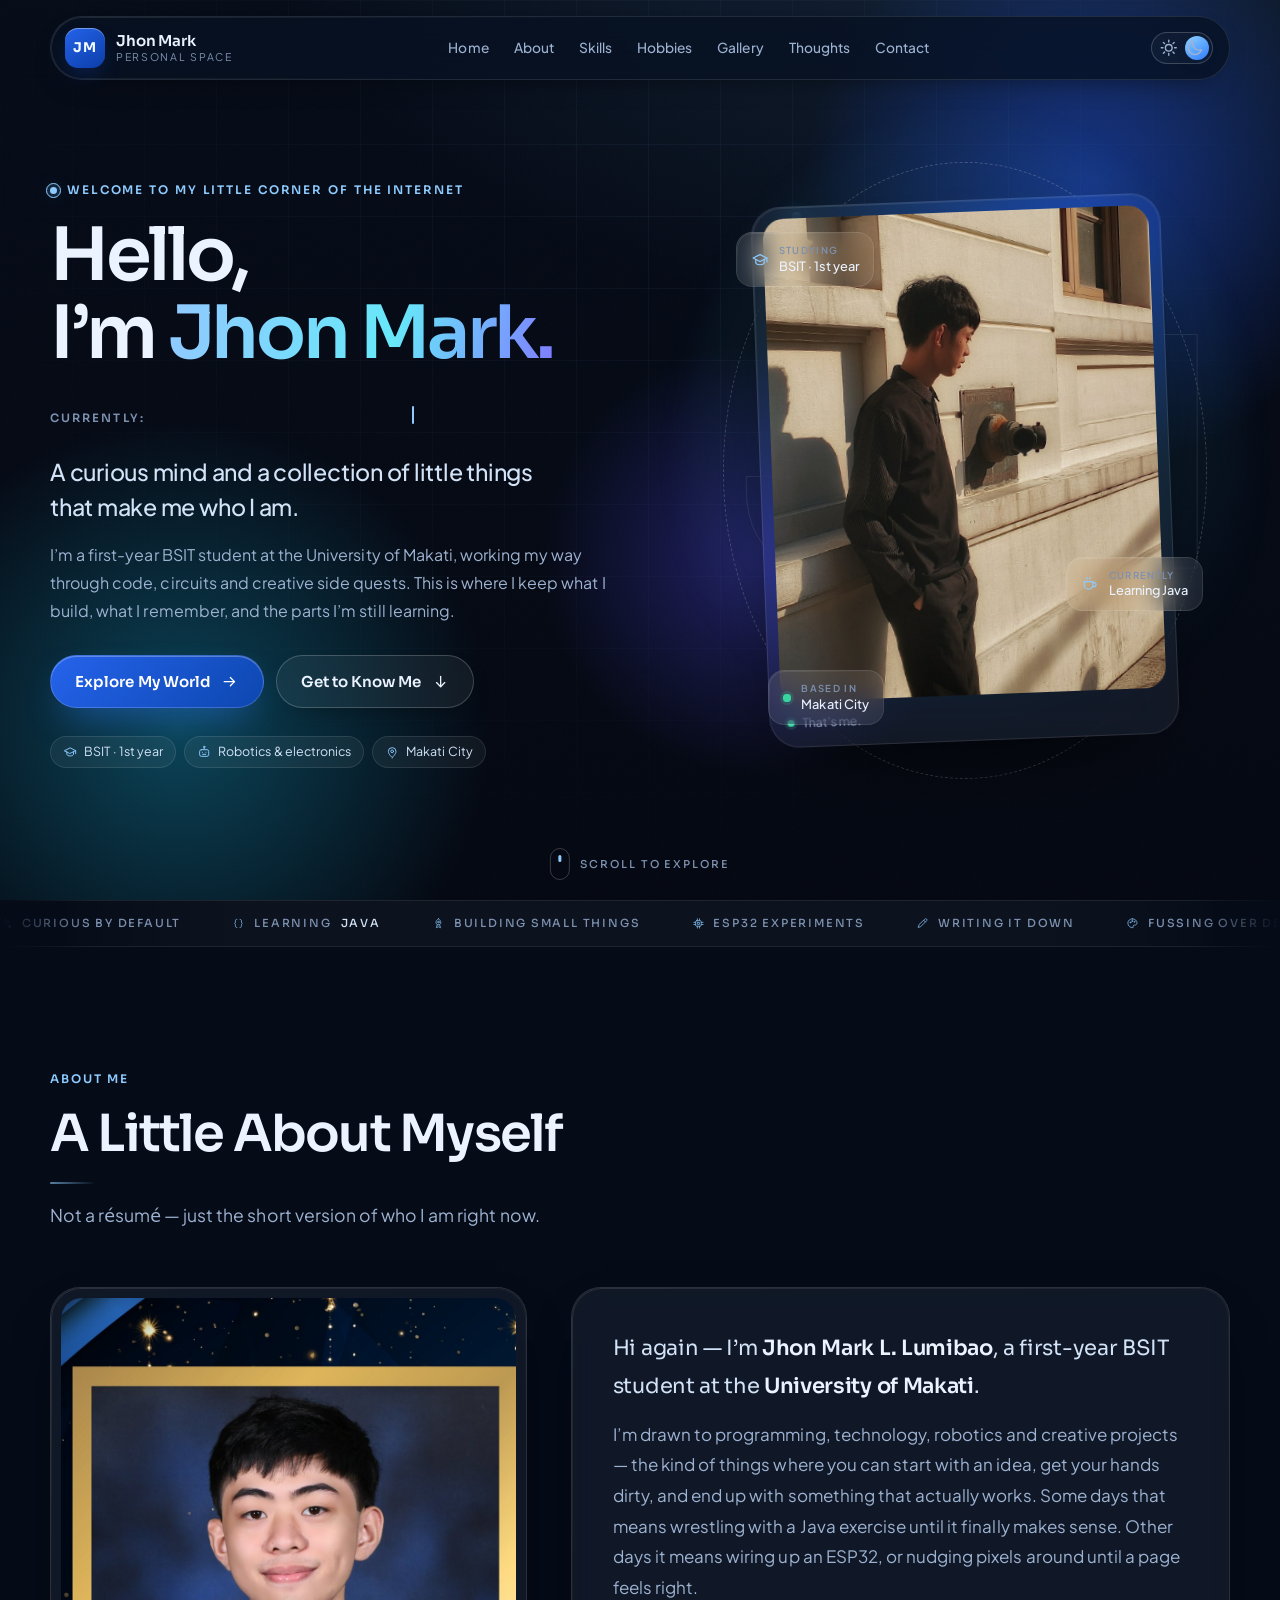
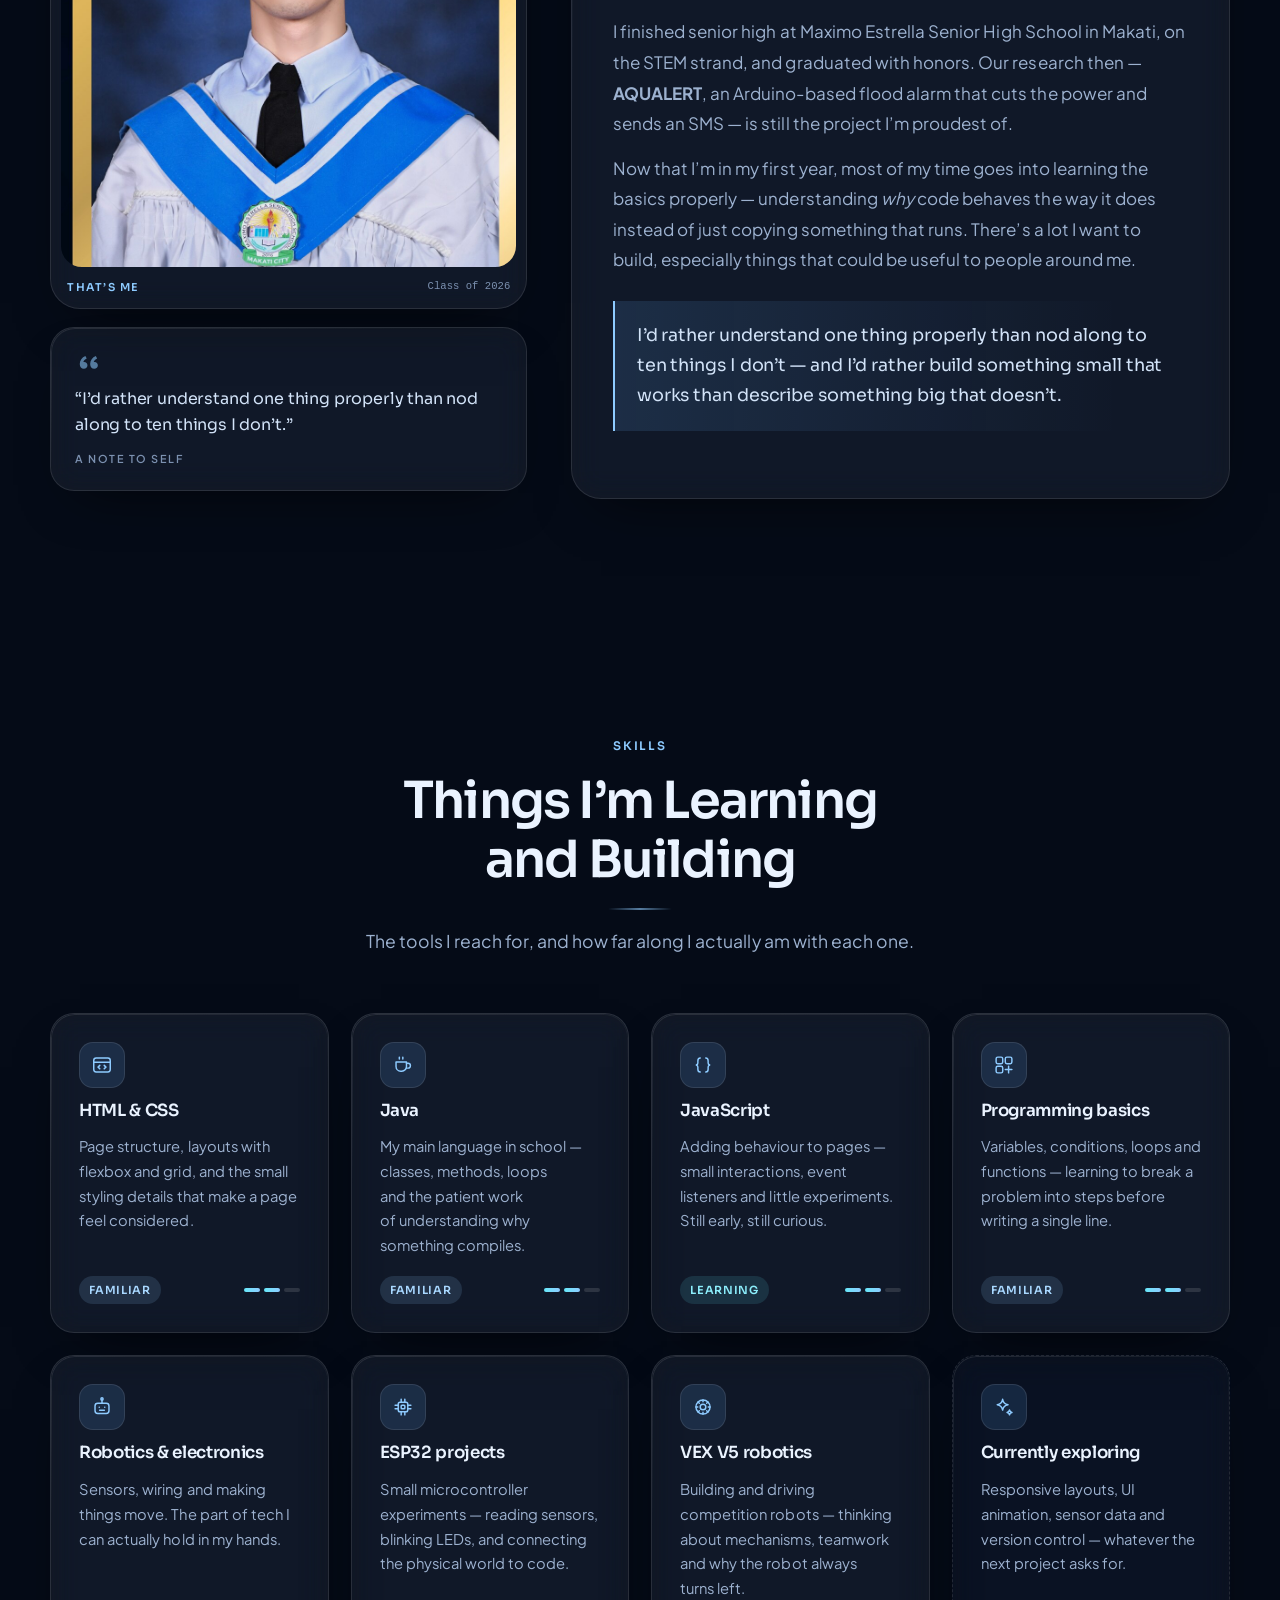
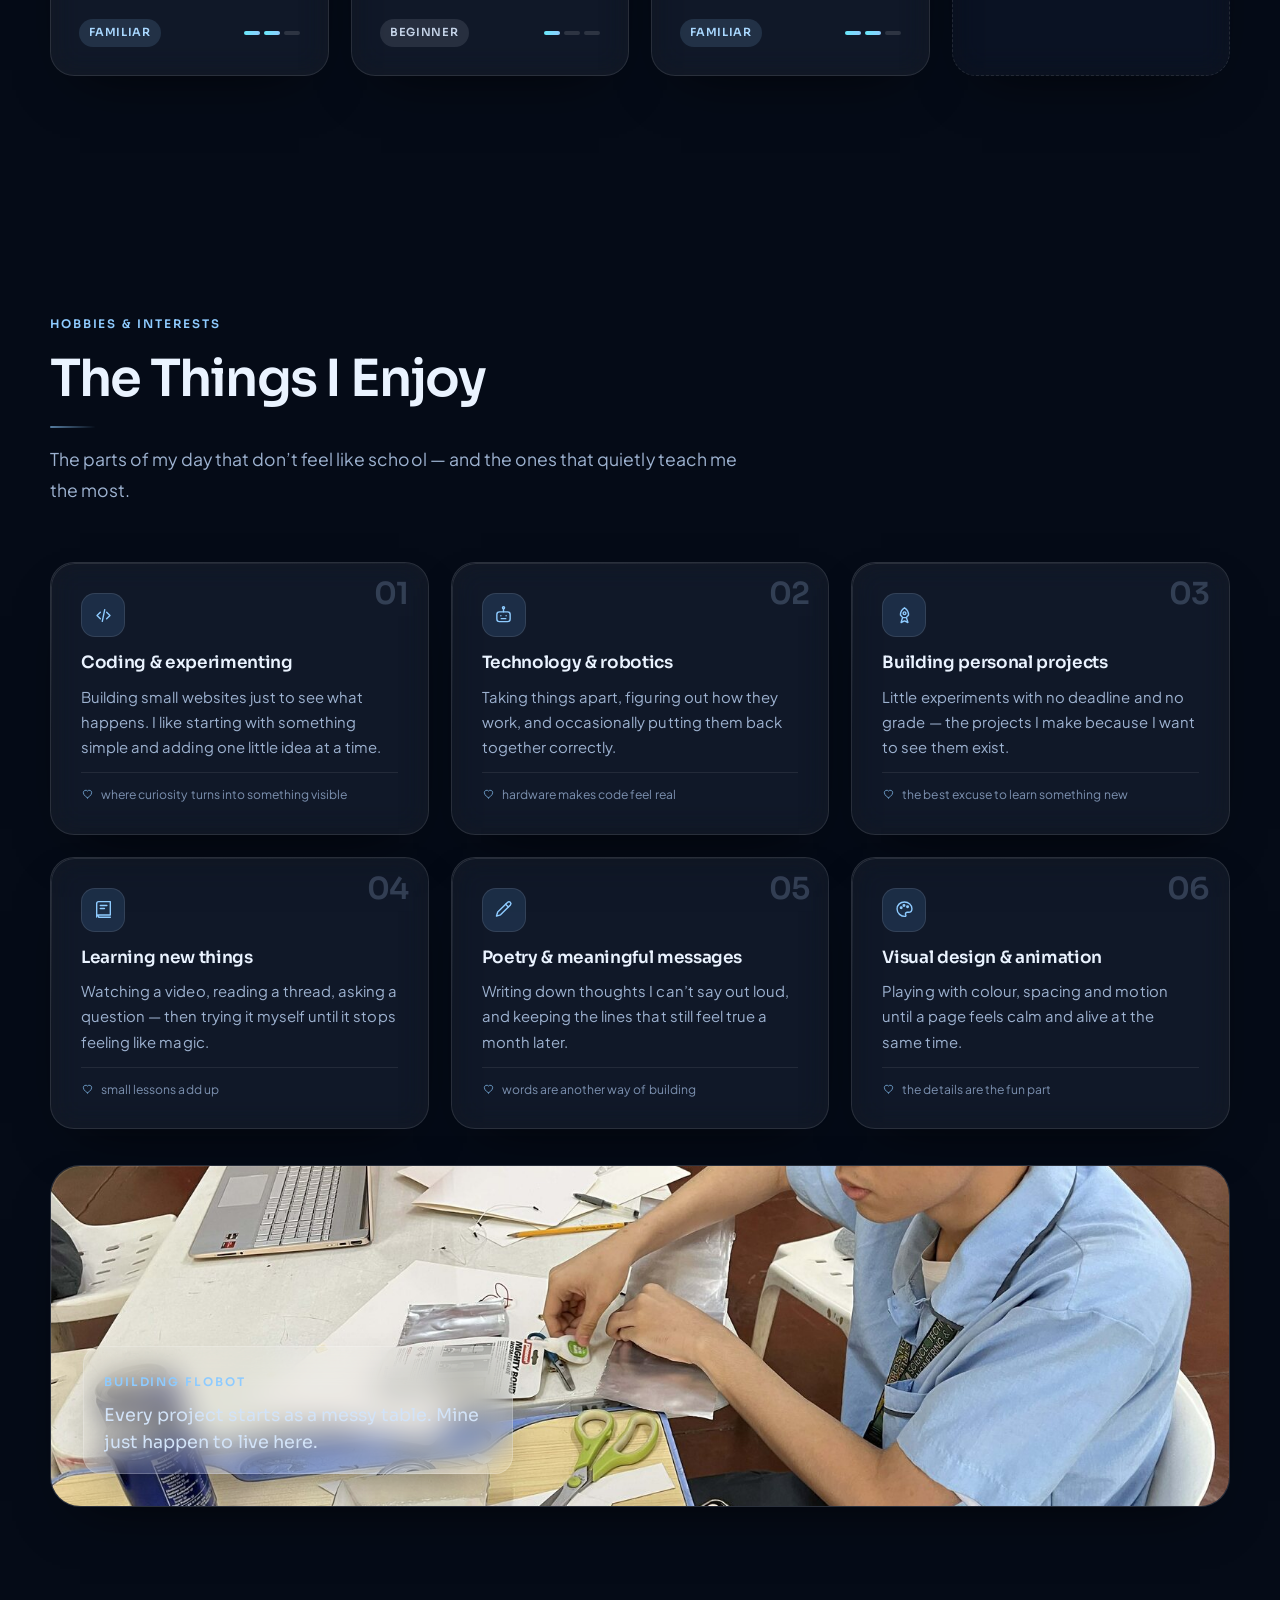
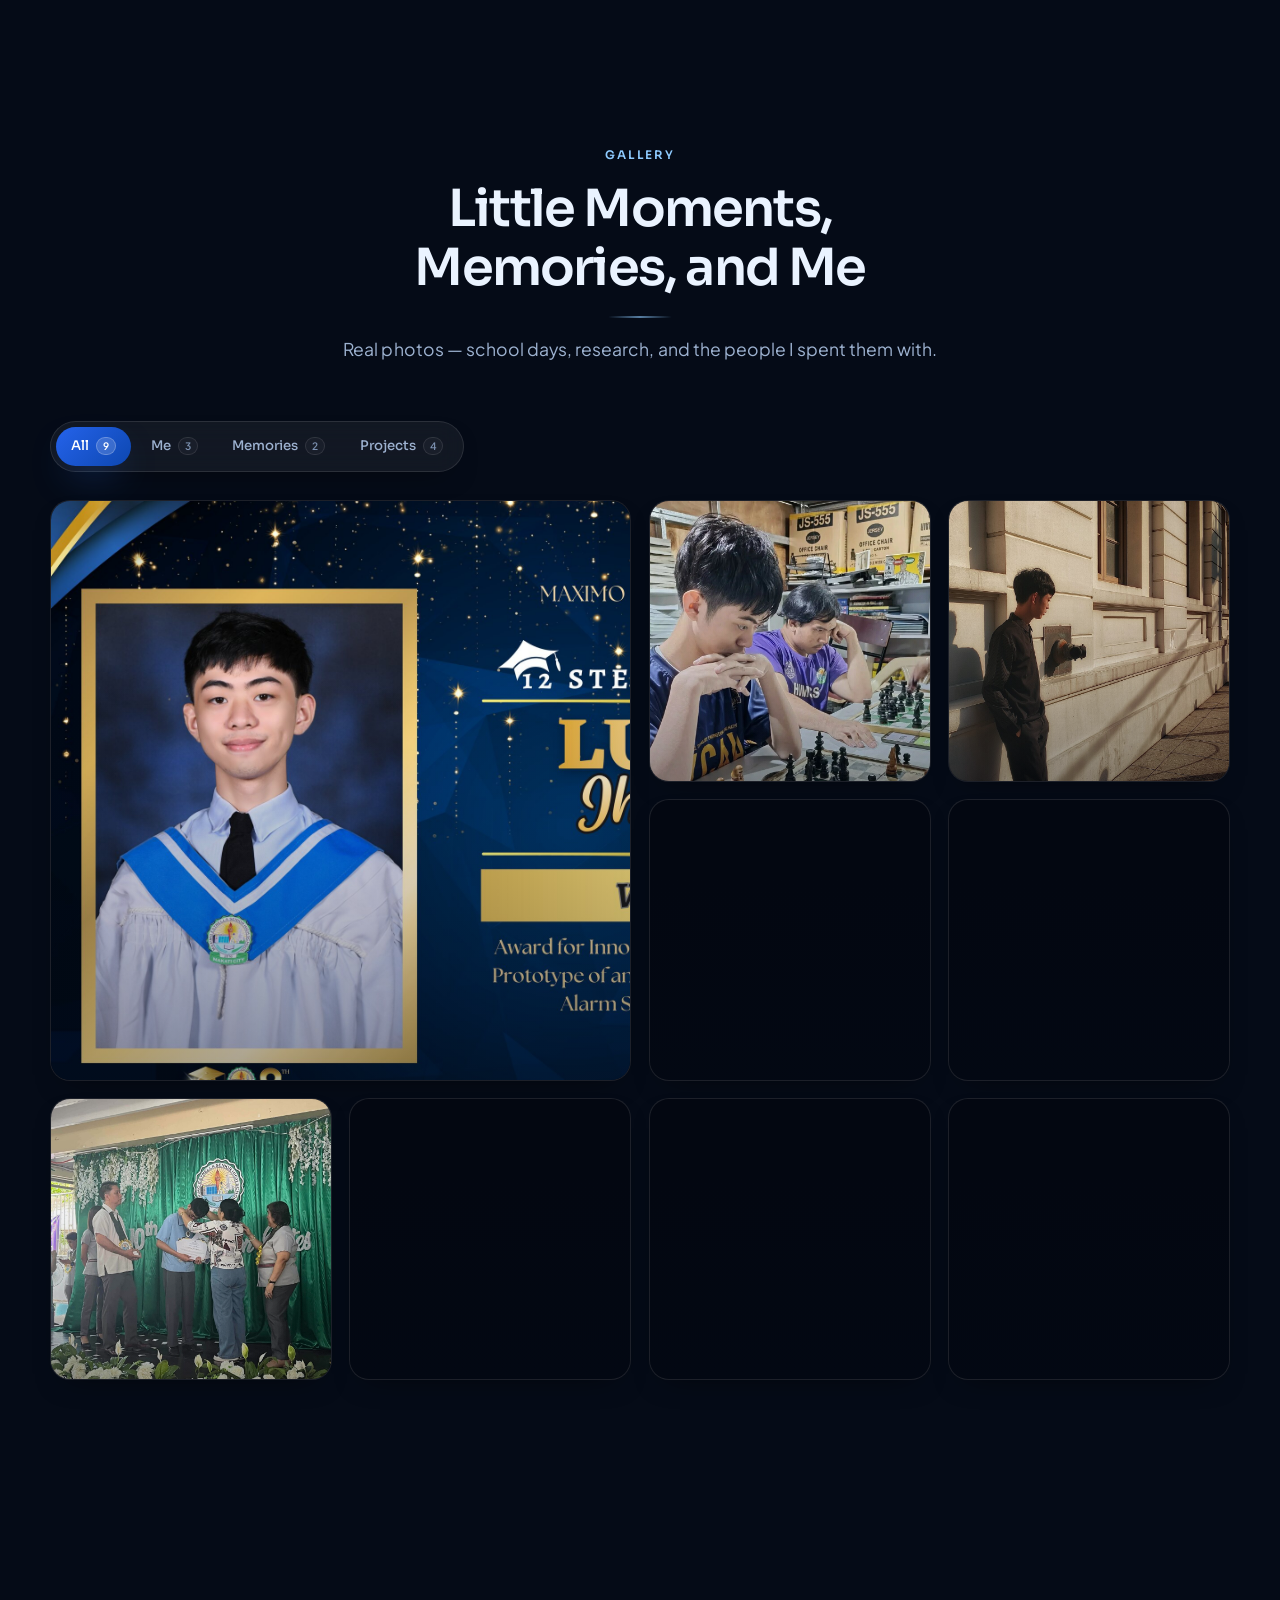
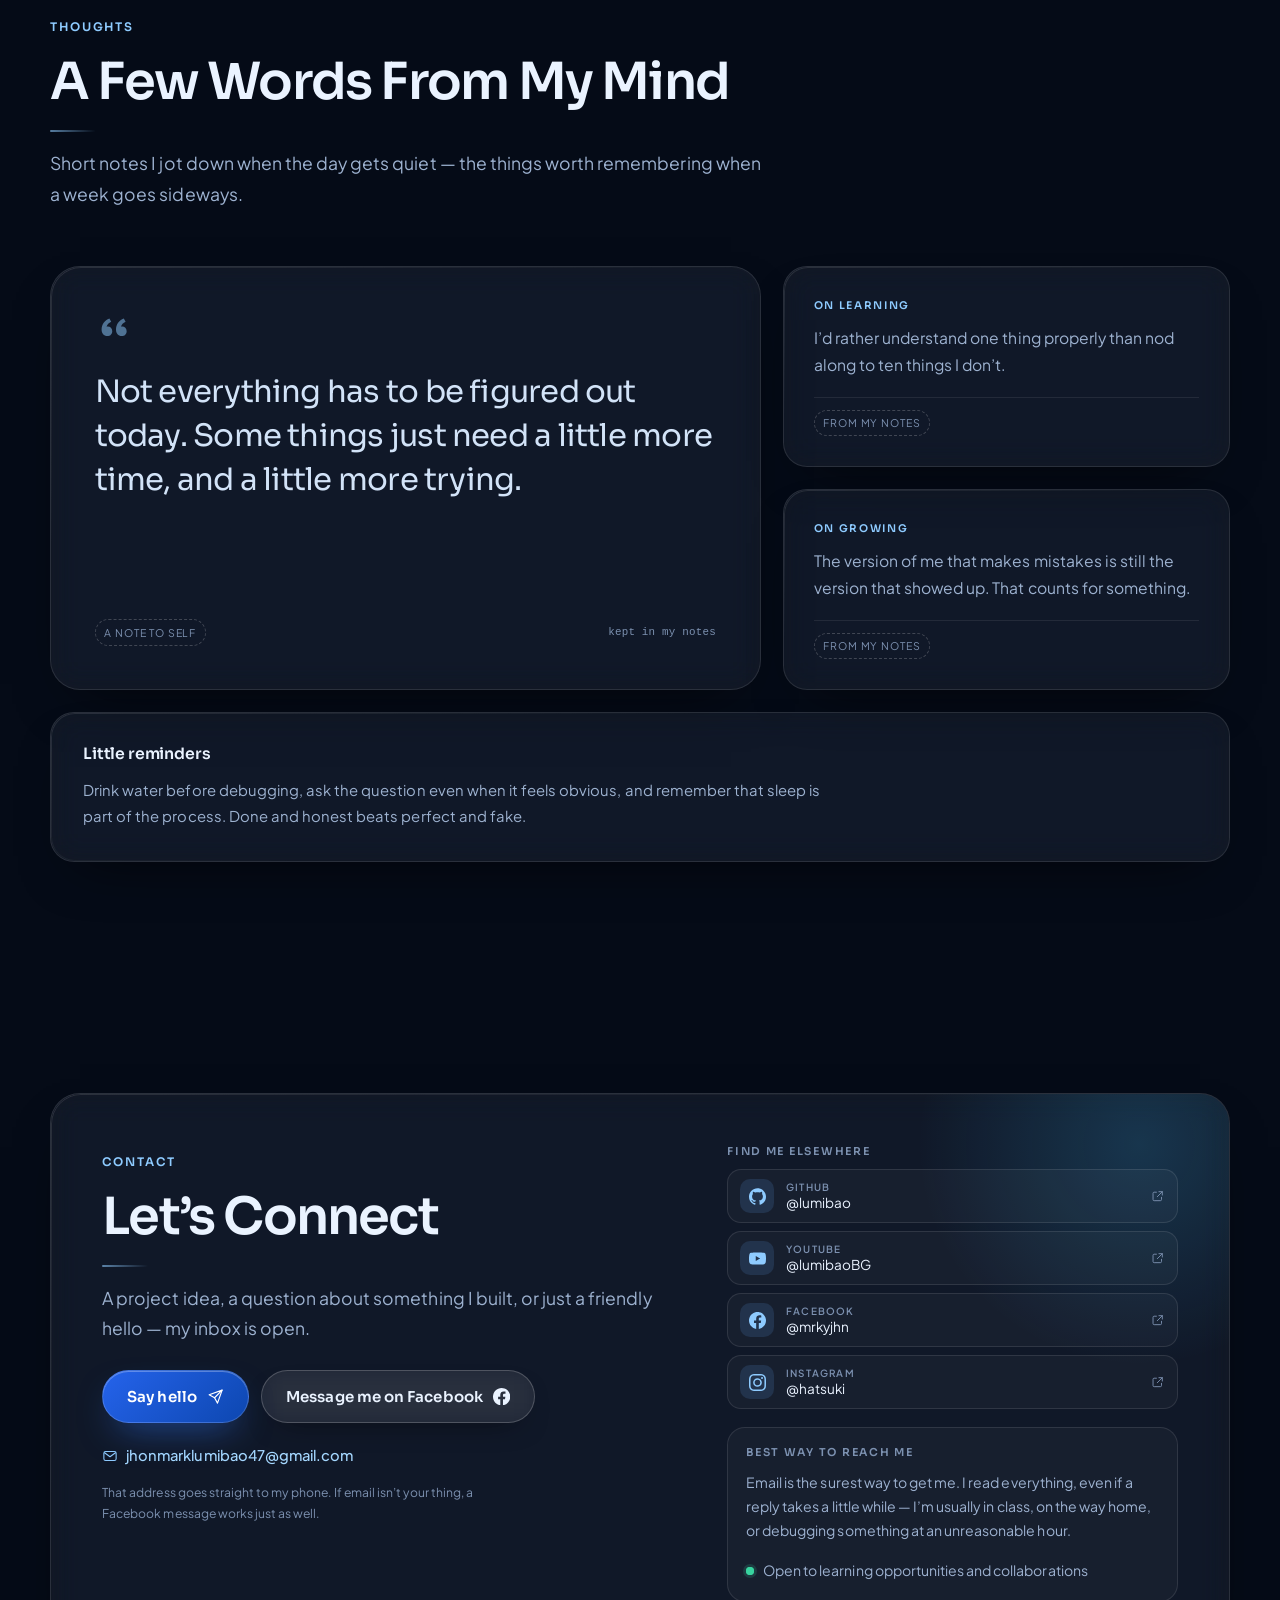
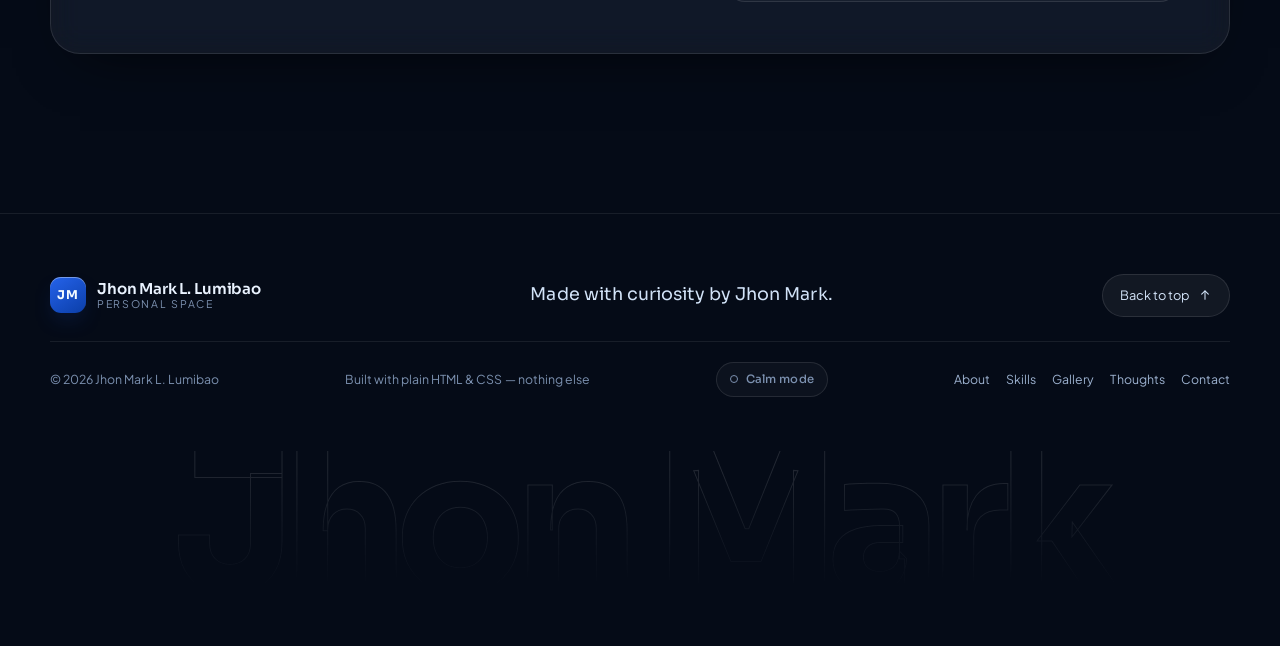
==== commit 1662ffce: "Use the photos' own file names, not invented captions The titles now come straight from what Jhon Ma" ====
--- a/index.html
+++ b/index.html
@@ -506,8 +506,7 @@
           <p class="eyebrow">Gallery</p>
           <h2 class="section__title" id="gallery-title">Little Moments, Memories, and Me</h2>
           <p class="section__lead">
-            Real photos from the last few years — the competitions, the defenses,
-            the small wins and the people I spent them with.
+            Real photos — school days, research, and the people I spent them with.
           </p>
         </header>
 
@@ -538,73 +537,73 @@
 
           <a class="gallery__item gallery__item--feature" href="#shot-1"
              data-category="me" data-reveal>
-            <img src="assets/images/gallery-01.jpg" alt="Jhon Mark's senior high graduation graphic, with honors and an award citation for AQUALERT."
+            <img src="assets/images/gallery-01.jpg" alt="Jhon Mark's graduation picture, with honors and an award citation for AQUALERT."
                  width="1300" height="1300" loading="lazy" decoding="async">
             <span class="gallery__overlay">
               <span class="gallery__cat">Me</span>
-              <span class="gallery__title">Graduated with honors</span>
+              <span class="gallery__title">Picture ko sa graduation</span>
               <span class="gallery__zoom" aria-hidden="true"><svg><use href="#i-zoom"></use></svg></span>
             </span>
           </a>
 
           <a class="gallery__item" href="#shot-2"
              data-category="me" data-reveal>
-            <img src="assets/images/gallery-02.jpg" alt="Jhon Mark leaning over a chess board mid-game, clock running."
+            <img src="assets/images/gallery-02.jpg" alt="Jhon Mark at a chess board, with the clock running."
                  width="1000" height="1000" loading="lazy" decoding="async">
             <span class="gallery__overlay">
               <span class="gallery__cat">Me</span>
-              <span class="gallery__title">A long game</span>
+              <span class="gallery__title">Chess</span>
               <span class="gallery__zoom" aria-hidden="true"><svg><use href="#i-zoom"></use></svg></span>
             </span>
           </a>
 
           <a class="gallery__item" href="#shot-3"
              data-category="memories" data-reveal>
-            <img src="assets/images/gallery-03.jpg" alt="A group of classmates in suits and gowns posing for a prom photo."
+            <img src="assets/images/gallery-03.jpg" alt="Senior prom photo, taken by Jhon Mark's friends."
                  width="1000" height="1000" loading="lazy" decoding="async">
             <span class="gallery__overlay">
               <span class="gallery__cat">Memories</span>
-              <span class="gallery__title">Senior prom</span>
+              <span class="gallery__title">My friends took sa Senior prom</span>
               <span class="gallery__zoom" aria-hidden="true"><svg><use href="#i-zoom"></use></svg></span>
             </span>
           </a>
 
           <a class="gallery__item" href="#shot-4"
              data-category="memories" data-reveal>
-            <img src="assets/images/gallery-04.jpg" alt="Jhon Mark taking a selfie with his classmates at their Christmas party."
+            <img src="assets/images/gallery-04.jpg" alt="Stem Club, inside the classroom."
                  width="1000" height="1000" loading="lazy" decoding="async">
             <span class="gallery__overlay">
               <span class="gallery__cat">Memories</span>
-              <span class="gallery__title">Class Christmas party</span>
+              <span class="gallery__title">Stem Club</span>
               <span class="gallery__zoom" aria-hidden="true"><svg><use href="#i-zoom"></use></svg></span>
             </span>
           </a>
 
           <a class="gallery__item" href="#shot-5"
              data-category="me" data-reveal>
-            <img src="assets/images/gallery-05.jpg" alt="Jhon Mark receiving a certificate on stage during the school's recognition rites."
+            <img src="assets/images/gallery-05.jpg" alt="Awarding achievement: Jhon Mark receiving a certificate on stage."
                  width="1000" height="1000" loading="lazy" decoding="async">
             <span class="gallery__overlay">
               <span class="gallery__cat">Me</span>
-              <span class="gallery__title">On stage</span>
+              <span class="gallery__title">Awarding achievement</span>
               <span class="gallery__zoom" aria-hidden="true"><svg><use href="#i-zoom"></use></svg></span>
             </span>
           </a>
 
           <a class="gallery__item" href="#shot-6"
              data-category="projects" data-reveal>
-            <img src="assets/images/gallery-06.jpg" alt="The AQUALERT research poster, presented outside the school hall."
+            <img src="assets/images/gallery-06.jpg" alt="The AQUALERT research poster."
                  width="1000" height="1000" loading="lazy" decoding="async">
             <span class="gallery__overlay">
               <span class="gallery__cat">Projects</span>
-              <span class="gallery__title">AQUALERT poster</span>
+              <span class="gallery__title">Poster ng research namin sa AQUALERT</span>
               <span class="gallery__zoom" aria-hidden="true"><svg><use href="#i-zoom"></use></svg></span>
             </span>
           </a>
 
           <a class="gallery__item" href="#shot-7"
              data-category="projects" data-reveal>
-            <img src="assets/images/gallery-07.jpg" alt="The research group presenting AQUALERT to the panel, projected on screen."
+            <img src="assets/images/gallery-07.jpg" alt="Final defense, with the AQUALERT title slide on the projector."
                  width="1000" height="1000" loading="lazy" decoding="async">
             <span class="gallery__overlay">
               <span class="gallery__cat">Projects</span>
@@ -615,22 +614,22 @@
 
           <a class="gallery__item" href="#shot-8"
              data-category="projects" data-reveal>
-            <img src="assets/images/gallery-08.jpg" alt="The AQUALERT team at their exhibit table with the working prototype."
+            <img src="assets/images/gallery-08.jpg" alt="The AQUALERT booth at the Muntinlupa competition."
                  width="1000" height="1000" loading="lazy" decoding="async">
             <span class="gallery__overlay">
               <span class="gallery__cat">Projects</span>
-              <span class="gallery__title">Exhibit day</span>
+              <span class="gallery__title">Laban sa Muntinlupa</span>
               <span class="gallery__zoom" aria-hidden="true"><svg><use href="#i-zoom"></use></svg></span>
             </span>
           </a>
 
           <a class="gallery__item" href="#shot-9"
              data-category="projects" data-reveal>
-            <img src="assets/images/gallery-09.jpg" alt="Jhon Mark wiring a robot's parts at a classroom table."
+            <img src="assets/images/gallery-09.jpg" alt="Gumawa sa Flobot: cutting and wiring the robot's parts."
                  width="1000" height="1000" loading="lazy" decoding="async">
             <span class="gallery__overlay">
               <span class="gallery__cat">Projects</span>
-              <span class="gallery__title">Building Flobot</span>
+              <span class="gallery__title">Gumawa sa Flobot</span>
               <span class="gallery__zoom" aria-hidden="true"><svg><use href="#i-zoom"></use></svg></span>
             </span>
           </a>
@@ -840,12 +839,12 @@
 
         <figure class="lightbox__figure">
           <div class="lightbox__image-wrap">
-            <img src="assets/images/gallery-01.jpg" alt="Jhon Mark's senior high graduation graphic, with honors and an award citation for AQUALERT." width="1300" height="1300" loading="lazy" decoding="async">
+            <img src="assets/images/gallery-01.jpg" alt="Jhon Mark's graduation picture, with honors and an award citation for AQUALERT." width="1300" height="1300" loading="lazy" decoding="async">
           </div>
           <figcaption class="lightbox__caption">
             <span class="lightbox__cat">Me</span>
-            <h3 class="lightbox__title" id="shot-1-title">Graduated with honors</h3>
-            <p class="lightbox__text">Senior high, STEM strand, with honors — and an award citation for AQUALERT on the same frame.</p>
+            <h3 class="lightbox__title" id="shot-1-title">Picture ko sa graduation</h3>
+            <p class="lightbox__text">My graduation picture — with honors, and the AQUALERT award citation on the same frame.</p>
             <p class="lightbox__count">1 / 9</p>
           </figcaption>
         </figure>
@@ -872,12 +871,12 @@
 
         <figure class="lightbox__figure">
           <div class="lightbox__image-wrap">
-            <img src="assets/images/gallery-02.jpg" alt="Jhon Mark leaning over a chess board mid-game, clock running." width="1000" height="1000" loading="lazy" decoding="async">
+            <img src="assets/images/gallery-02.jpg" alt="Jhon Mark at a chess board, with the clock running." width="1000" height="1000" loading="lazy" decoding="async">
           </div>
           <figcaption class="lightbox__caption">
             <span class="lightbox__cat">Me</span>
-            <h3 class="lightbox__title" id="shot-2-title">A long game</h3>
-            <p class="lightbox__text">A chess match at school, clock running. I played, I lost, and sat back down for the next one.</p>
+            <h3 class="lightbox__title" id="shot-2-title">Chess</h3>
+            <p class="lightbox__text">Chess — the board, the clock, and a long think in between.</p>
             <p class="lightbox__count">2 / 9</p>
           </figcaption>
         </figure>
@@ -904,12 +903,12 @@
 
         <figure class="lightbox__figure">
           <div class="lightbox__image-wrap">
-            <img src="assets/images/gallery-03.jpg" alt="A group of classmates in suits and gowns posing for a prom photo." width="1000" height="1000" loading="lazy" decoding="async">
+            <img src="assets/images/gallery-03.jpg" alt="Senior prom photo, taken by Jhon Mark's friends." width="1000" height="1000" loading="lazy" decoding="async">
           </div>
           <figcaption class="lightbox__caption">
             <span class="lightbox__cat">Memories</span>
-            <h3 class="lightbox__title" id="shot-3-title">Senior prom</h3>
-            <p class="lightbox__text">The whole bark in suits and gowns, one thumbs-up each.</p>
+            <h3 class="lightbox__title" id="shot-3-title">My friends took sa Senior prom</h3>
+            <p class="lightbox__text">Taken by my friends at senior prom.</p>
             <p class="lightbox__count">3 / 9</p>
           </figcaption>
         </figure>
@@ -936,12 +935,12 @@
 
         <figure class="lightbox__figure">
           <div class="lightbox__image-wrap">
-            <img src="assets/images/gallery-04.jpg" alt="Jhon Mark taking a selfie with his classmates at their Christmas party." width="1000" height="1000" loading="lazy" decoding="async">
+            <img src="assets/images/gallery-04.jpg" alt="Stem Club, inside the classroom." width="1000" height="1000" loading="lazy" decoding="async">
           </div>
           <figcaption class="lightbox__caption">
             <span class="lightbox__cat">Memories</span>
-            <h3 class="lightbox__title" id="shot-4-title">Class Christmas party</h3>
-            <p class="lightbox__text">Last day before the holidays, certificates in hand and the projector still saying HAPPY HOLIDAYS behind us.</p>
+            <h3 class="lightbox__title" id="shot-4-title">Stem Club</h3>
+            <p class="lightbox__text">Stem Club, inside the classroom.</p>
             <p class="lightbox__count">4 / 9</p>
           </figcaption>
         </figure>
@@ -968,12 +967,12 @@
 
         <figure class="lightbox__figure">
           <div class="lightbox__image-wrap">
-            <img src="assets/images/gallery-05.jpg" alt="Jhon Mark receiving a certificate on stage during the school's recognition rites." width="1000" height="1000" loading="lazy" decoding="async">
+            <img src="assets/images/gallery-05.jpg" alt="Awarding achievement: Jhon Mark receiving a certificate on stage." width="1000" height="1000" loading="lazy" decoding="async">
           </div>
           <figcaption class="lightbox__caption">
             <span class="lightbox__cat">Me</span>
-            <h3 class="lightbox__title" id="shot-5-title">On stage</h3>
-            <p class="lightbox__text">Recognition day, certificate in hand.</p>
+            <h3 class="lightbox__title" id="shot-5-title">Awarding achievement</h3>
+            <p class="lightbox__text">Awarding achievement — receiving the certificate on stage.</p>
             <p class="lightbox__count">5 / 9</p>
           </figcaption>
         </figure>
@@ -1000,12 +999,12 @@
 
         <figure class="lightbox__figure">
           <div class="lightbox__image-wrap">
-            <img src="assets/images/gallery-06.jpg" alt="The AQUALERT research poster, presented outside the school hall." width="1000" height="1000" loading="lazy" decoding="async">
+            <img src="assets/images/gallery-06.jpg" alt="The AQUALERT research poster." width="1000" height="1000" loading="lazy" decoding="async">
           </div>
           <figcaption class="lightbox__caption">
             <span class="lightbox__cat">Projects</span>
-            <h3 class="lightbox__title" id="shot-6-title">AQUALERT poster</h3>
-            <p class="lightbox__text">Our research: an Arduino-based prototype that cuts the power and sends an SMS when floodwater rises. Three of us, one long school year.</p>
+            <h3 class="lightbox__title" id="shot-6-title">Poster ng research namin sa AQUALERT</h3>
+            <p class="lightbox__text">Our research poster: AQUALERT, an Arduino-based flood-automated electrical power cut-off alarm system.</p>
             <p class="lightbox__count">6 / 9</p>
           </figcaption>
         </figure>
@@ -1032,12 +1031,12 @@
 
         <figure class="lightbox__figure">
           <div class="lightbox__image-wrap">
-            <img src="assets/images/gallery-07.jpg" alt="The research group presenting AQUALERT to the panel, projected on screen." width="1000" height="1000" loading="lazy" decoding="async">
+            <img src="assets/images/gallery-07.jpg" alt="Final defense, with the AQUALERT title slide on the projector." width="1000" height="1000" loading="lazy" decoding="async">
           </div>
           <figcaption class="lightbox__caption">
             <span class="lightbox__cat">Projects</span>
             <h3 class="lightbox__title" id="shot-7-title">Final defense</h3>
-            <p class="lightbox__text">The panel defense, with the AQUALERT deck up on the projector.</p>
+            <p class="lightbox__text">Final defense, with the AQUALERT deck on the projector.</p>
             <p class="lightbox__count">7 / 9</p>
           </figcaption>
         </figure>
@@ -1064,12 +1063,12 @@
 
         <figure class="lightbox__figure">
           <div class="lightbox__image-wrap">
-            <img src="assets/images/gallery-08.jpg" alt="The AQUALERT team at their exhibit table with the working prototype." width="1000" height="1000" loading="lazy" decoding="async">
+            <img src="assets/images/gallery-08.jpg" alt="The AQUALERT booth at the Muntinlupa competition." width="1000" height="1000" loading="lazy" decoding="async">
           </div>
           <figcaption class="lightbox__caption">
             <span class="lightbox__cat">Projects</span>
-            <h3 class="lightbox__title" id="shot-8-title">Exhibit day</h3>
-            <p class="lightbox__text">Exhibit day: the working unit on the table, poster behind it, laptops running the demo.</p>
+            <h3 class="lightbox__title" id="shot-8-title">Laban sa Muntinlupa</h3>
+            <p class="lightbox__text">Laban sa Muntinlupa — the AQUALERT booth, with the poster and the prototype on the table.</p>
             <p class="lightbox__count">8 / 9</p>
           </figcaption>
         </figure>
@@ -1096,12 +1095,12 @@
 
         <figure class="lightbox__figure">
           <div class="lightbox__image-wrap">
-            <img src="assets/images/gallery-09.jpg" alt="Jhon Mark wiring a robot's parts at a classroom table." width="1000" height="1000" loading="lazy" decoding="async">
+            <img src="assets/images/gallery-09.jpg" alt="Gumawa sa Flobot: cutting and wiring the robot's parts." width="1000" height="1000" loading="lazy" decoding="async">
           </div>
           <figcaption class="lightbox__caption">
             <span class="lightbox__cat">Projects</span>
-            <h3 class="lightbox__title" id="shot-9-title">Building Flobot</h3>
-            <p class="lightbox__text">Flobot, partway through: sensors, jumper wires, scissors and a lot of careful cutting.</p>
+            <h3 class="lightbox__title" id="shot-9-title">Gumawa sa Flobot</h3>
+            <p class="lightbox__text">Gumawa sa Flobot — cutting and wiring the parts.</p>
             <p class="lightbox__count">9 / 9</p>
           </figcaption>
         </figure>
--- a/css/style.css
+++ b/css/style.css
@@ -2180,6 +2180,8 @@
   font-size: 0.92rem;
   font-weight: 500;
   line-height: 1.35;
+  /* titles are the original file names, which can be long — let them wrap */
+  overflow-wrap: anywhere;
   text-shadow: 0 1px 16px rgba(0, 0, 0, 0.45);
 }
 
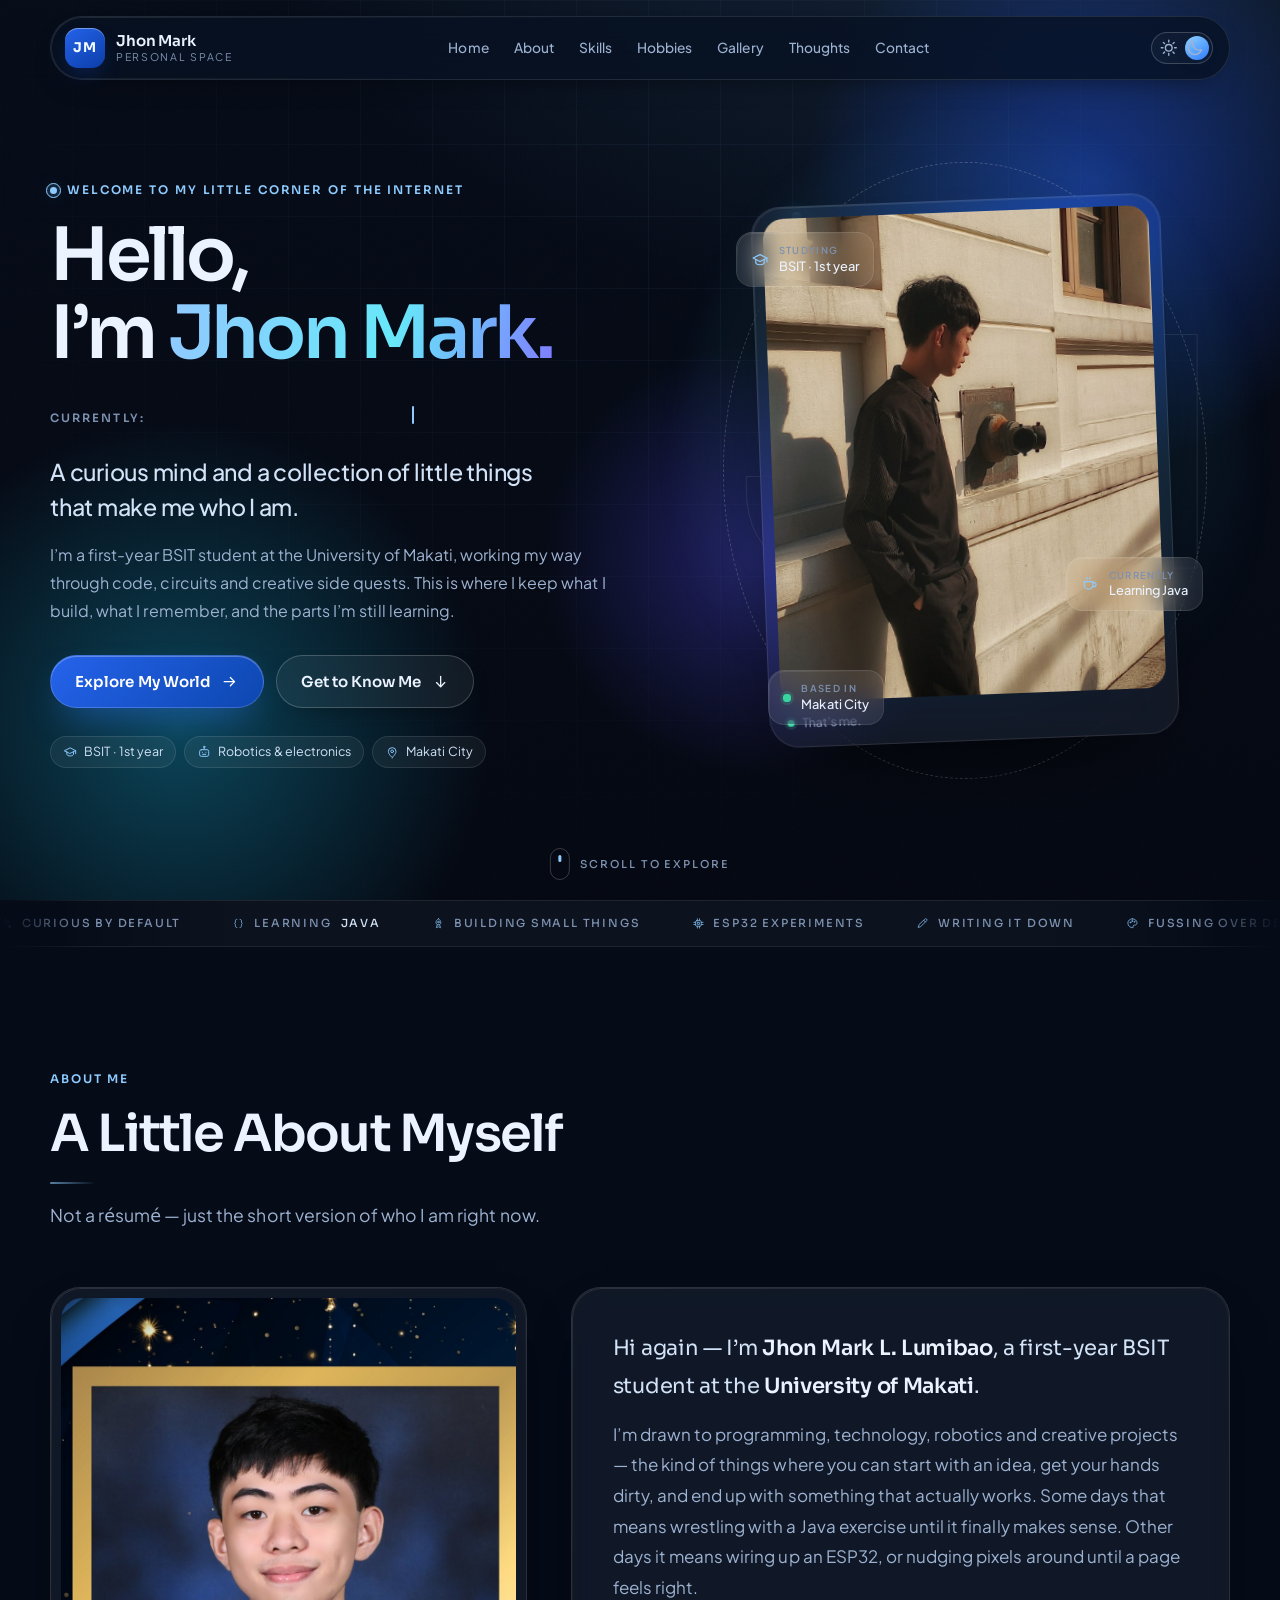
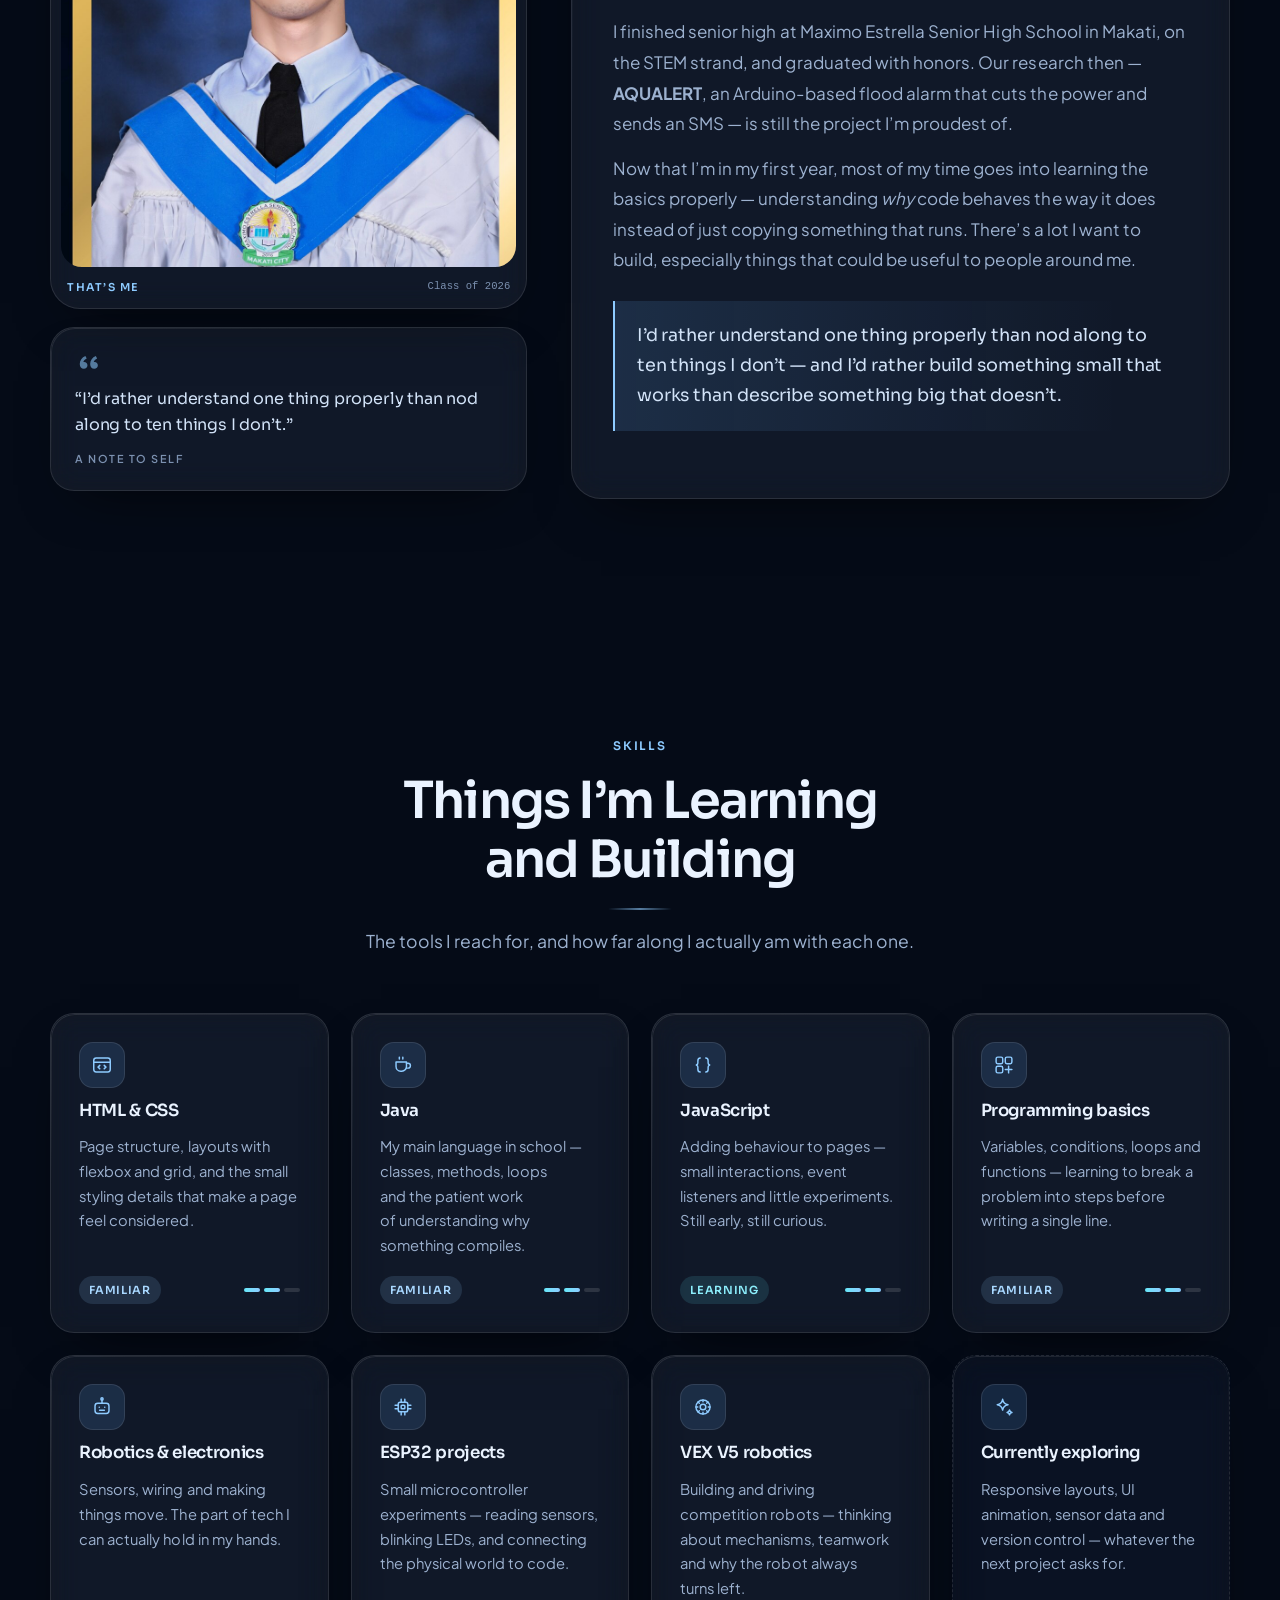
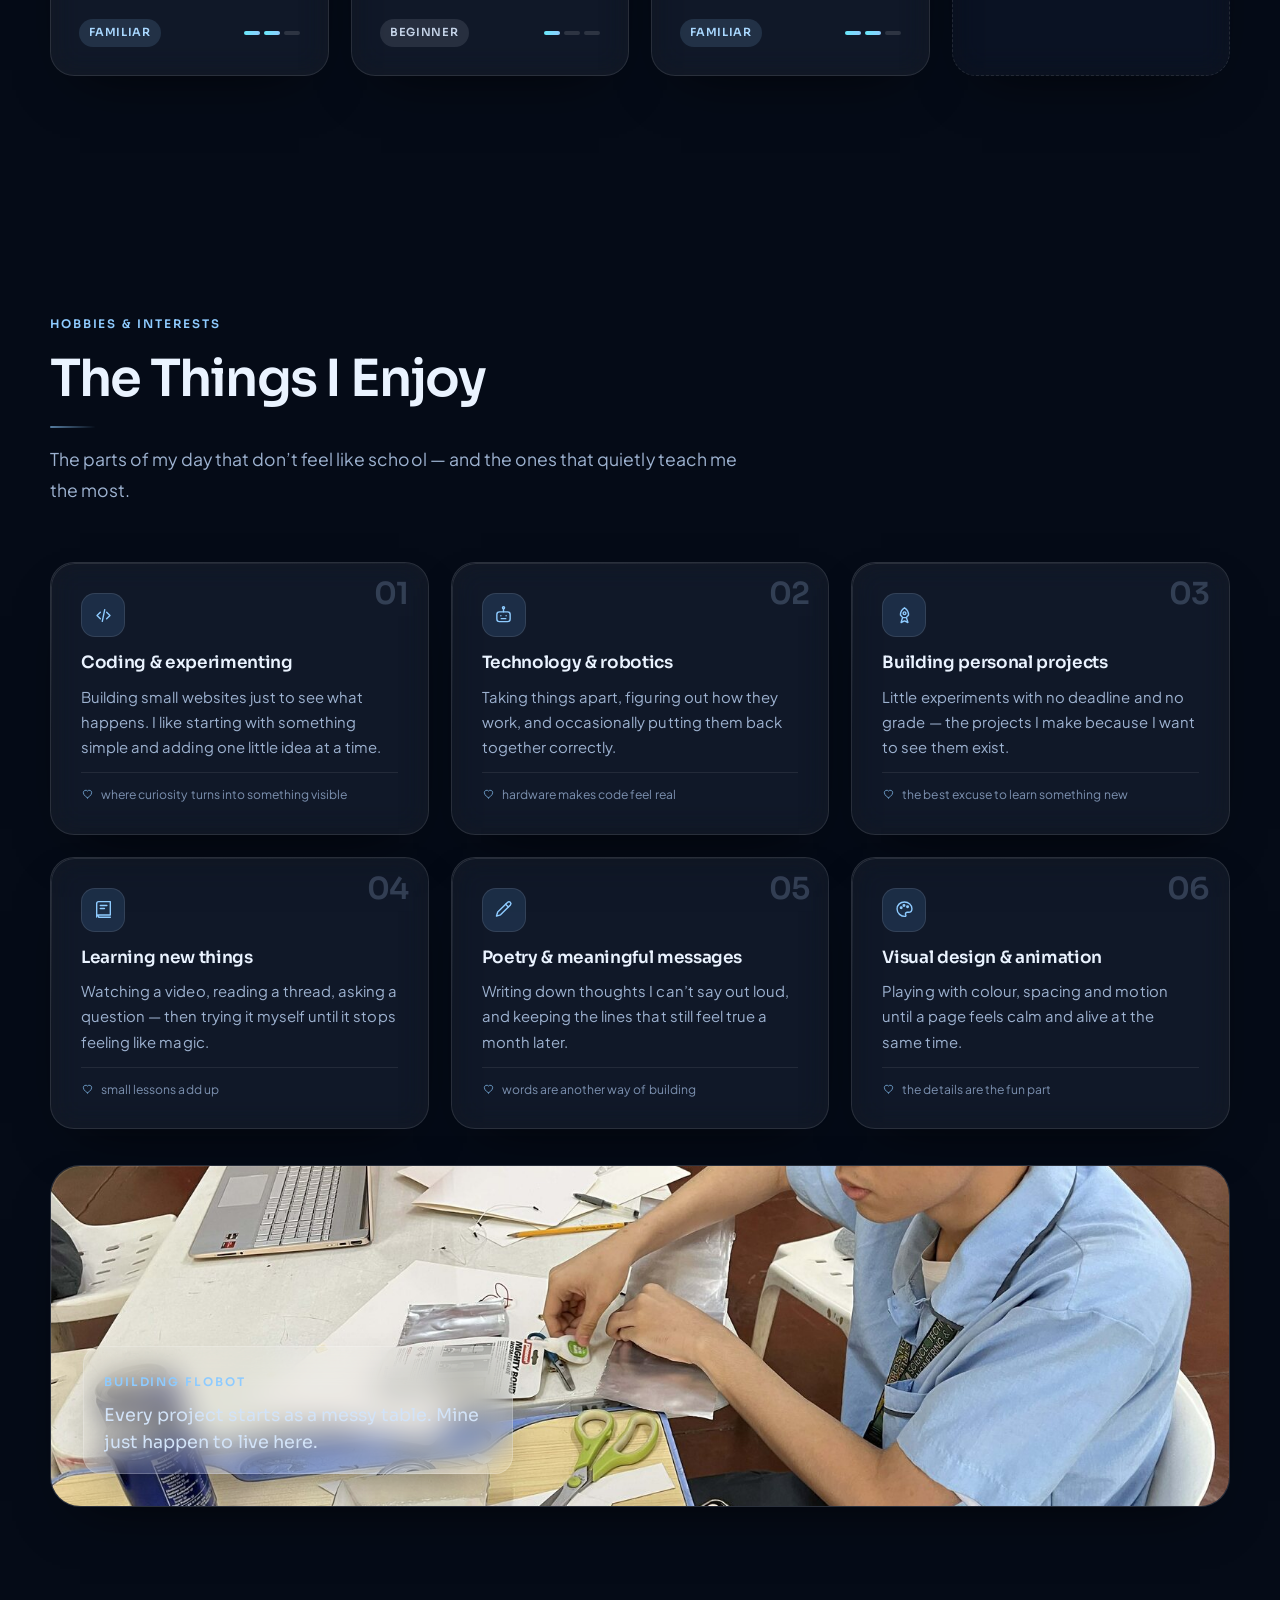
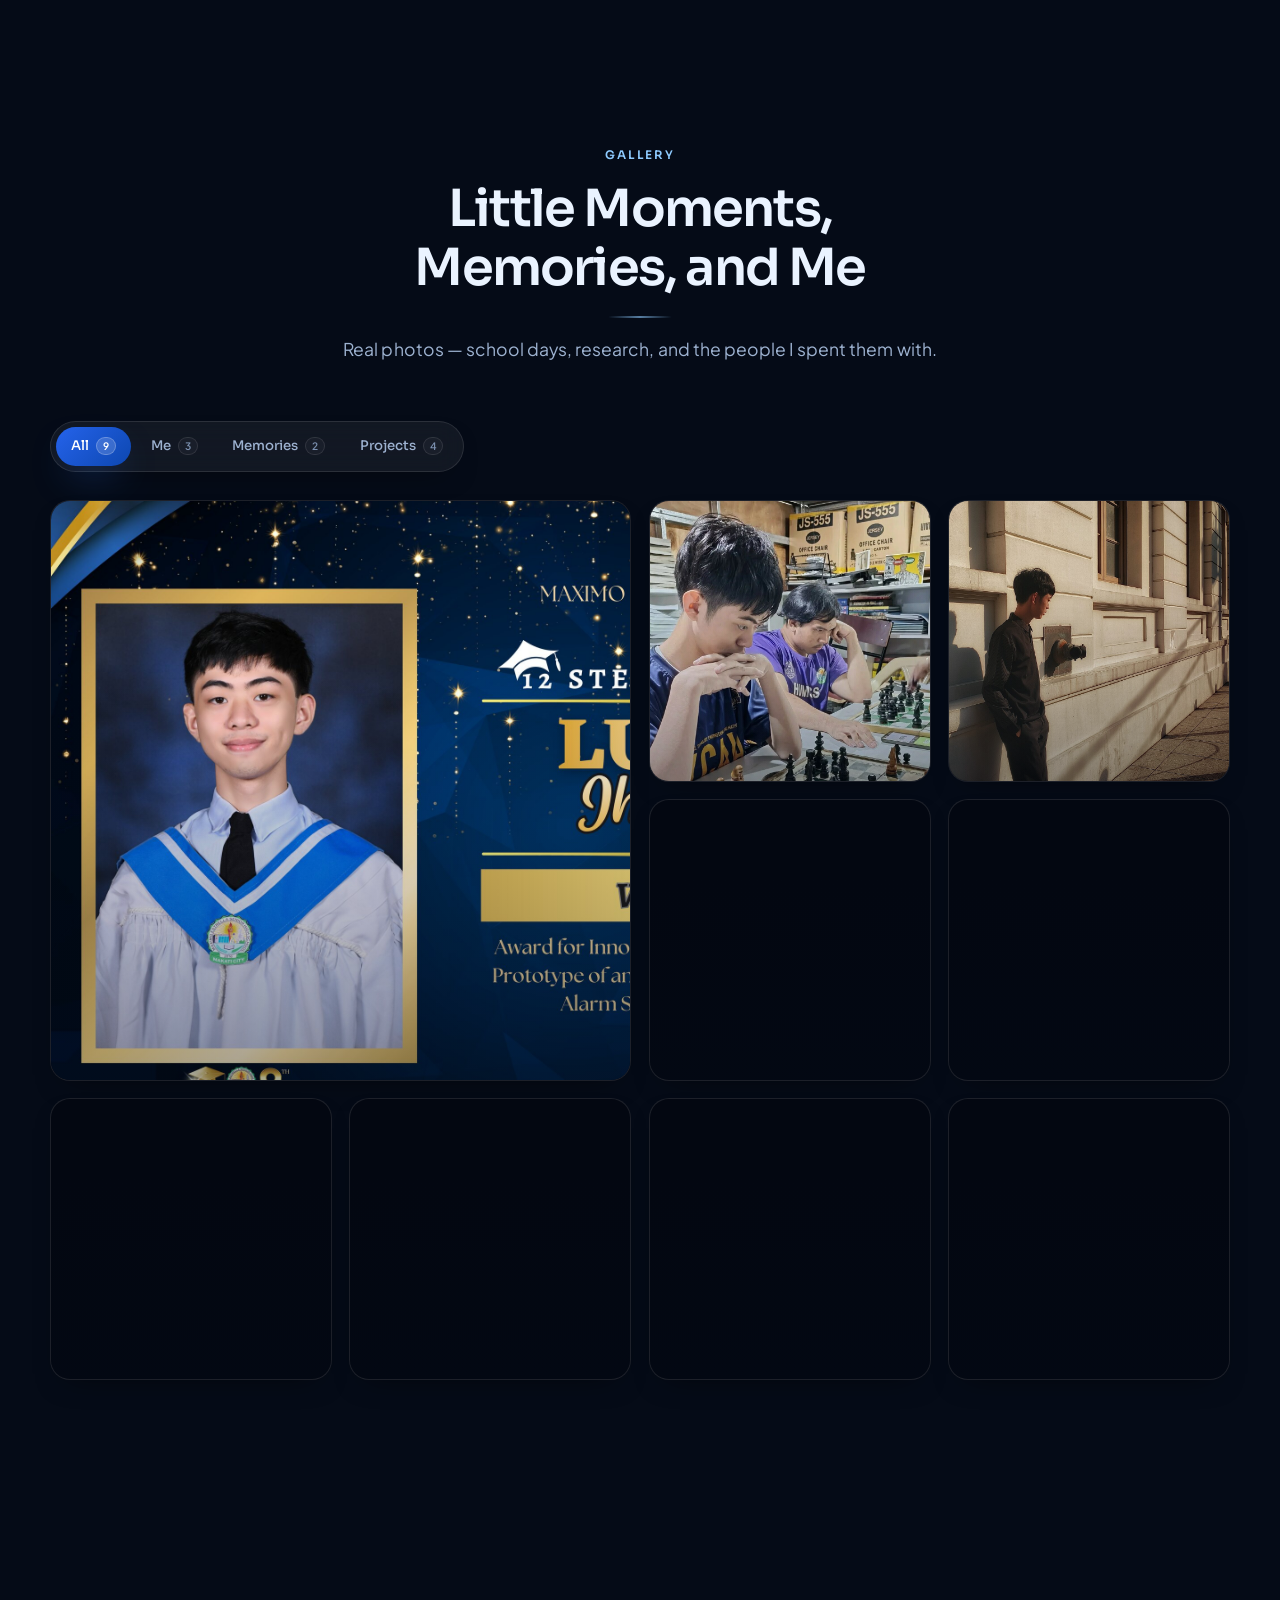
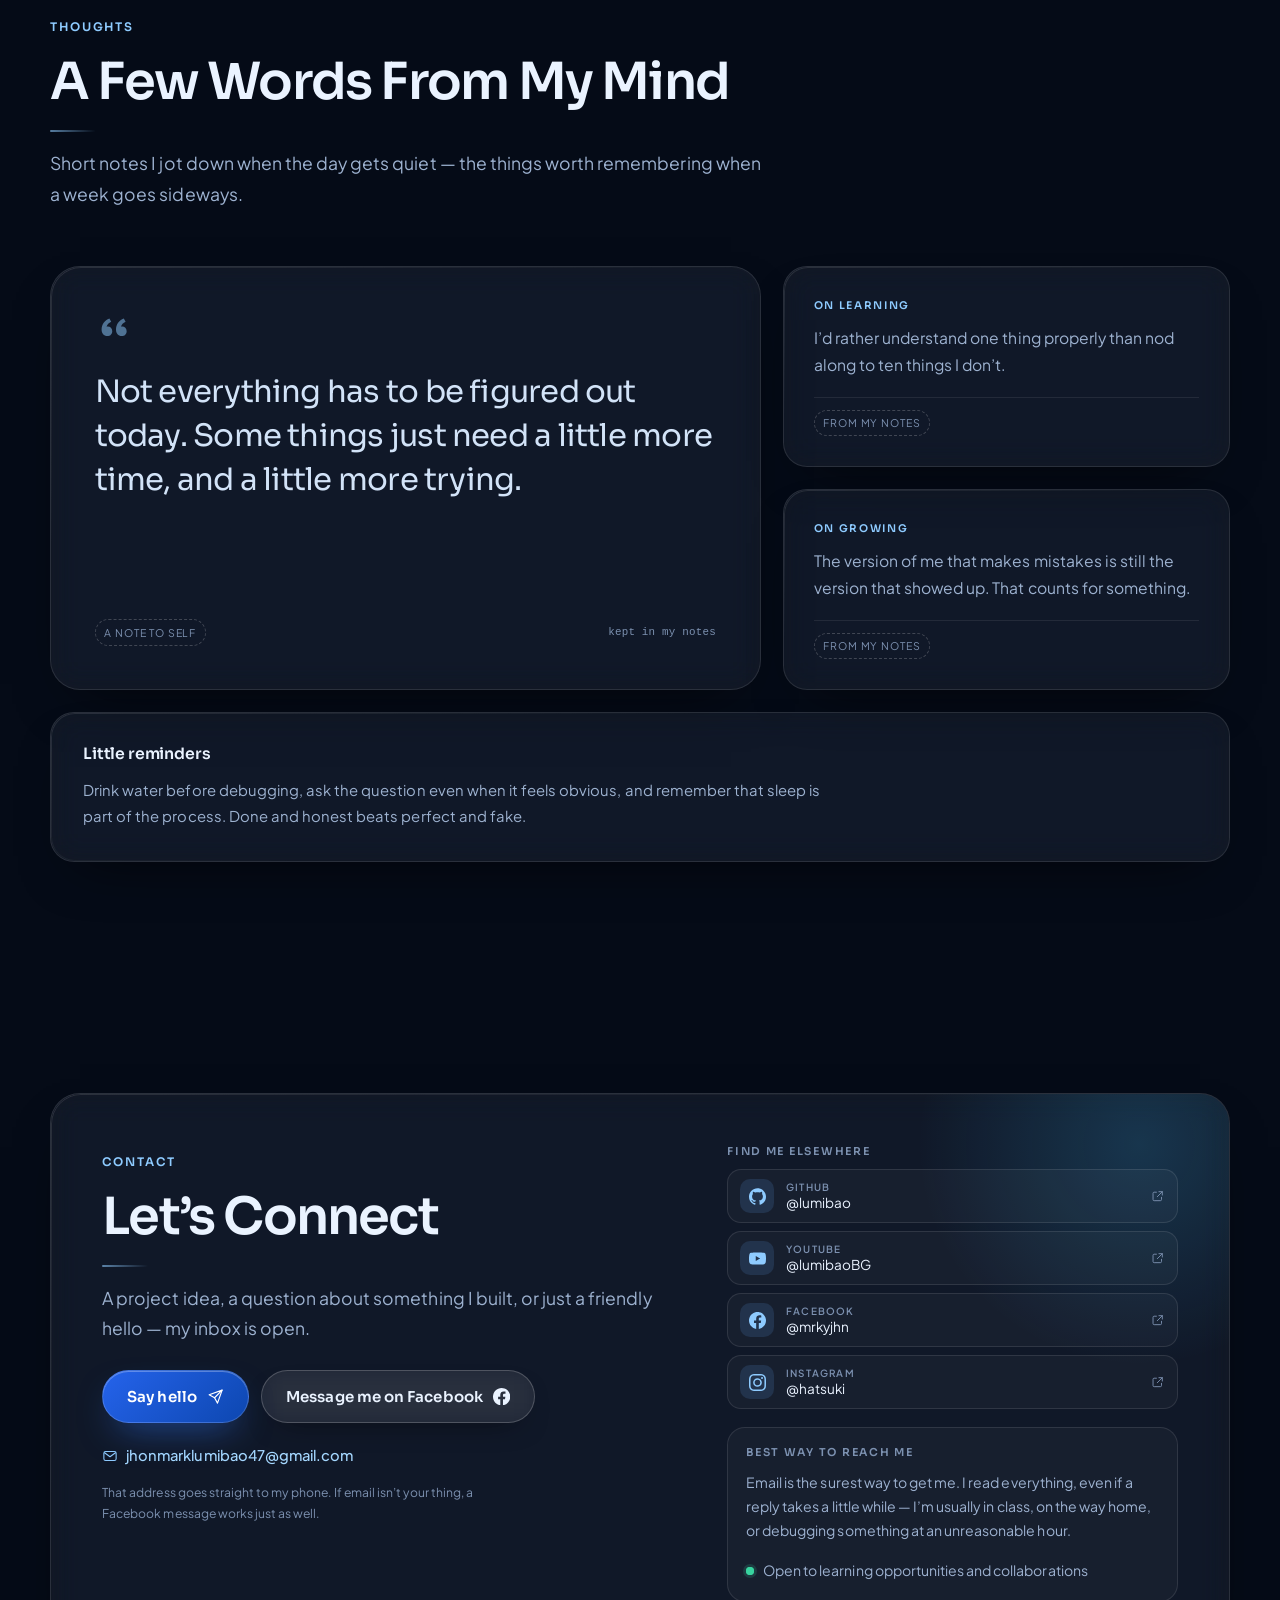
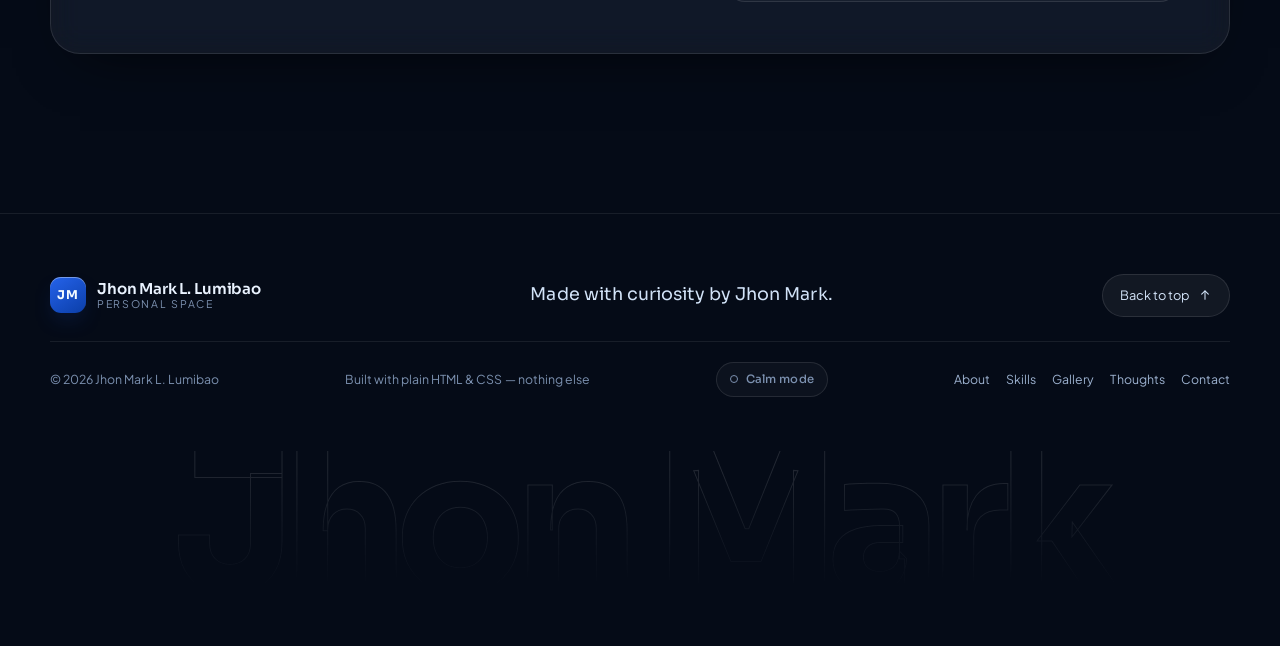
==== commit aa0453d6: "Tidy the gallery on a phone, and use the exact file names Screenshot showed three things wrong on mo" ====
--- a/index.html
+++ b/index.html
@@ -541,7 +541,7 @@
                  width="1300" height="1300" loading="lazy" decoding="async">
             <span class="gallery__overlay">
               <span class="gallery__cat">Me</span>
-              <span class="gallery__title">Picture ko sa graduation</span>
+              <span class="gallery__title">picture ko sa graduation</span>
               <span class="gallery__zoom" aria-hidden="true"><svg><use href="#i-zoom"></use></svg></span>
             </span>
           </a>
@@ -563,7 +563,7 @@
                  width="1000" height="1000" loading="lazy" decoding="async">
             <span class="gallery__overlay">
               <span class="gallery__cat">Memories</span>
-              <span class="gallery__title">My friends took sa Senior prom</span>
+              <span class="gallery__title">my friends took sa Senior prom</span>
               <span class="gallery__zoom" aria-hidden="true"><svg><use href="#i-zoom"></use></svg></span>
             </span>
           </a>
@@ -585,7 +585,7 @@
                  width="1000" height="1000" loading="lazy" decoding="async">
             <span class="gallery__overlay">
               <span class="gallery__cat">Me</span>
-              <span class="gallery__title">Awarding achievement</span>
+              <span class="gallery__title">awarding achievement</span>
               <span class="gallery__zoom" aria-hidden="true"><svg><use href="#i-zoom"></use></svg></span>
             </span>
           </a>
@@ -607,18 +607,18 @@
                  width="1000" height="1000" loading="lazy" decoding="async">
             <span class="gallery__overlay">
               <span class="gallery__cat">Projects</span>
-              <span class="gallery__title">Final defense</span>
+              <span class="gallery__title">final defense</span>
               <span class="gallery__zoom" aria-hidden="true"><svg><use href="#i-zoom"></use></svg></span>
             </span>
           </a>
 
           <a class="gallery__item" href="#shot-8"
              data-category="projects" data-reveal>
-            <img src="assets/images/gallery-08.jpg" alt="The AQUALERT booth at the Muntinlupa competition."
+            <img src="assets/images/gallery-08.jpg" alt="The AQUALERT booth: poster behind the table, prototype and laptops in front."
                  width="1000" height="1000" loading="lazy" decoding="async">
             <span class="gallery__overlay">
               <span class="gallery__cat">Projects</span>
-              <span class="gallery__title">Laban sa Muntinlupa</span>
+              <span class="gallery__title">laban sa muntilupa</span>
               <span class="gallery__zoom" aria-hidden="true"><svg><use href="#i-zoom"></use></svg></span>
             </span>
           </a>
@@ -629,7 +629,7 @@
                  width="1000" height="1000" loading="lazy" decoding="async">
             <span class="gallery__overlay">
               <span class="gallery__cat">Projects</span>
-              <span class="gallery__title">Gumawa sa Flobot</span>
+              <span class="gallery__title">gumawa sa Flobot</span>
               <span class="gallery__zoom" aria-hidden="true"><svg><use href="#i-zoom"></use></svg></span>
             </span>
           </a>
@@ -843,7 +843,7 @@
           </div>
           <figcaption class="lightbox__caption">
             <span class="lightbox__cat">Me</span>
-            <h3 class="lightbox__title" id="shot-1-title">Picture ko sa graduation</h3>
+            <h3 class="lightbox__title" id="shot-1-title">picture ko sa graduation</h3>
             <p class="lightbox__text">My graduation picture — with honors, and the AQUALERT award citation on the same frame.</p>
             <p class="lightbox__count">1 / 9</p>
           </figcaption>
@@ -907,7 +907,7 @@
           </div>
           <figcaption class="lightbox__caption">
             <span class="lightbox__cat">Memories</span>
-            <h3 class="lightbox__title" id="shot-3-title">My friends took sa Senior prom</h3>
+            <h3 class="lightbox__title" id="shot-3-title">my friends took sa Senior prom</h3>
             <p class="lightbox__text">Taken by my friends at senior prom.</p>
             <p class="lightbox__count">3 / 9</p>
           </figcaption>
@@ -971,7 +971,7 @@
           </div>
           <figcaption class="lightbox__caption">
             <span class="lightbox__cat">Me</span>
-            <h3 class="lightbox__title" id="shot-5-title">Awarding achievement</h3>
+            <h3 class="lightbox__title" id="shot-5-title">awarding achievement</h3>
             <p class="lightbox__text">Awarding achievement — receiving the certificate on stage.</p>
             <p class="lightbox__count">5 / 9</p>
           </figcaption>
@@ -1035,7 +1035,7 @@
           </div>
           <figcaption class="lightbox__caption">
             <span class="lightbox__cat">Projects</span>
-            <h3 class="lightbox__title" id="shot-7-title">Final defense</h3>
+            <h3 class="lightbox__title" id="shot-7-title">final defense</h3>
             <p class="lightbox__text">Final defense, with the AQUALERT deck on the projector.</p>
             <p class="lightbox__count">7 / 9</p>
           </figcaption>
@@ -1063,12 +1063,12 @@
 
         <figure class="lightbox__figure">
           <div class="lightbox__image-wrap">
-            <img src="assets/images/gallery-08.jpg" alt="The AQUALERT booth at the Muntinlupa competition." width="1000" height="1000" loading="lazy" decoding="async">
+            <img src="assets/images/gallery-08.jpg" alt="The AQUALERT booth: poster behind the table, prototype and laptops in front." width="1000" height="1000" loading="lazy" decoding="async">
           </div>
           <figcaption class="lightbox__caption">
             <span class="lightbox__cat">Projects</span>
-            <h3 class="lightbox__title" id="shot-8-title">Laban sa Muntinlupa</h3>
-            <p class="lightbox__text">Laban sa Muntinlupa — the AQUALERT booth, with the poster and the prototype on the table.</p>
+            <h3 class="lightbox__title" id="shot-8-title">laban sa muntilupa</h3>
+            <p class="lightbox__text">laban sa muntilupa — the AQUALERT booth, with the poster and the prototype on the table.</p>
             <p class="lightbox__count">8 / 9</p>
           </figcaption>
         </figure>
@@ -1099,8 +1099,8 @@
           </div>
           <figcaption class="lightbox__caption">
             <span class="lightbox__cat">Projects</span>
-            <h3 class="lightbox__title" id="shot-9-title">Gumawa sa Flobot</h3>
-            <p class="lightbox__text">Gumawa sa Flobot — cutting and wiring the parts.</p>
+            <h3 class="lightbox__title" id="shot-9-title">gumawa sa Flobot</h3>
+            <p class="lightbox__text">gumawa sa Flobot — cutting and wiring the parts.</p>
             <p class="lightbox__count">9 / 9</p>
           </figcaption>
         </figure>
--- a/css/style.css
+++ b/css/style.css
@@ -121,6 +121,7 @@
   --chip-bg: rgba(255, 255, 255, 0.05);
   --nav-bg: rgba(9, 20, 38, 0.55);
   --nav-bg-scrolled: rgba(8, 18, 34, 0.82);
+  --nav-bg-solid: rgba(10, 21, 40, 0.97);
 
   --btn-from: #2563eb;
   --btn-to: #0d47b0;
@@ -189,6 +190,7 @@
   --chip-bg: rgba(255, 255, 255, 0.5);
   --nav-bg: rgba(255, 255, 255, 0.6);
   --nav-bg-scrolled: rgba(255, 255, 255, 0.82);
+  --nav-bg-solid: rgba(252, 254, 255, 0.97);
 
   --btn-from: #1d5be0;
   --btn-to: #0b3ea8;
@@ -870,14 +872,20 @@
   margin-inline: auto;
   padding: 9px 10px 9px 14px;
   border-radius: var(--r-pill);
-  background: var(--nav-bg);
+  /* Always in its "scrolled" state — there is no script to change it */
+  background: var(--nav-bg-scrolled);
   box-shadow: var(--shadow-sm);
   pointer-events: auto;
 }
 
-/* The bar is always in its "scrolled" state — there is no script to change it */
-.nav__bar {
-  background: var(--nav-bg-scrolled);
+/* On phones the bar sits over photos while you scroll the gallery, so it goes
+   nearly solid. This has to come after the rule above to beat it. */
+@media (max-width: 820px), (hover: none) and (pointer: coarse) {
+  .nav__bar {
+    background: var(--nav-bg-solid);
+    -webkit-backdrop-filter: none;
+    backdrop-filter: none;
+  }
 }
 
 /* Brand / JM logo */
@@ -2159,6 +2167,7 @@
   z-index: 2;
   display: grid;
   gap: 3px;
+  min-width: 0;
   padding: 16px 16px 15px;
   color: #f2faff;
   transform: translateY(8px);
@@ -2180,7 +2189,13 @@
   font-size: 0.92rem;
   font-weight: 500;
   line-height: 1.35;
-  /* titles are the original file names, which can be long — let them wrap */
+  /* Titles are the original file names and can be long. Two lines, then an
+     ellipsis — the full name is in the lightbox title. */
+  display: -webkit-box;
+  -webkit-box-orient: vertical;
+  -webkit-line-clamp: 2;
+  line-clamp: 2;
+  overflow: hidden;
   overflow-wrap: anywhere;
   text-shadow: 0 1px 16px rgba(0, 0, 0, 0.45);
 }
@@ -2225,8 +2240,13 @@
   transform: scale(1) rotate(0deg);
 }
 
-/* Touch screens have no hover — keep the labels visible */
+/* Touch screens have no hover — keep the labels visible, with a deeper scrim
+   so white text stays readable on a bright photo */
 @media (hover: none) {
+  .gallery__item::after {
+    opacity: 1;
+  }
+
   .gallery__overlay {
     opacity: 1;
     transform: none;
@@ -3252,12 +3272,24 @@
     grid-row: span 2;
   }
 
+  .gallery__overlay {
+    padding: 11px 12px 12px;
+  }
+
+  .gallery__cat {
+    font-size: 0.54rem;
+    letter-spacing: 0.14em;
+  }
+
   .gallery__title {
-    font-size: 0.82rem;
-  }
-
-  .gallery__overlay {
-    padding: 12px;
+    font-size: 0.8rem;
+    line-height: 1.3;
+  }
+
+  /* On a small tile the round zoom badge fights the label — the whole tile is
+     the link, so drop it and leave the photo room to breathe. */
+  .gallery__zoom {
+    display: none;
   }
 
   .gallery__toolbar {
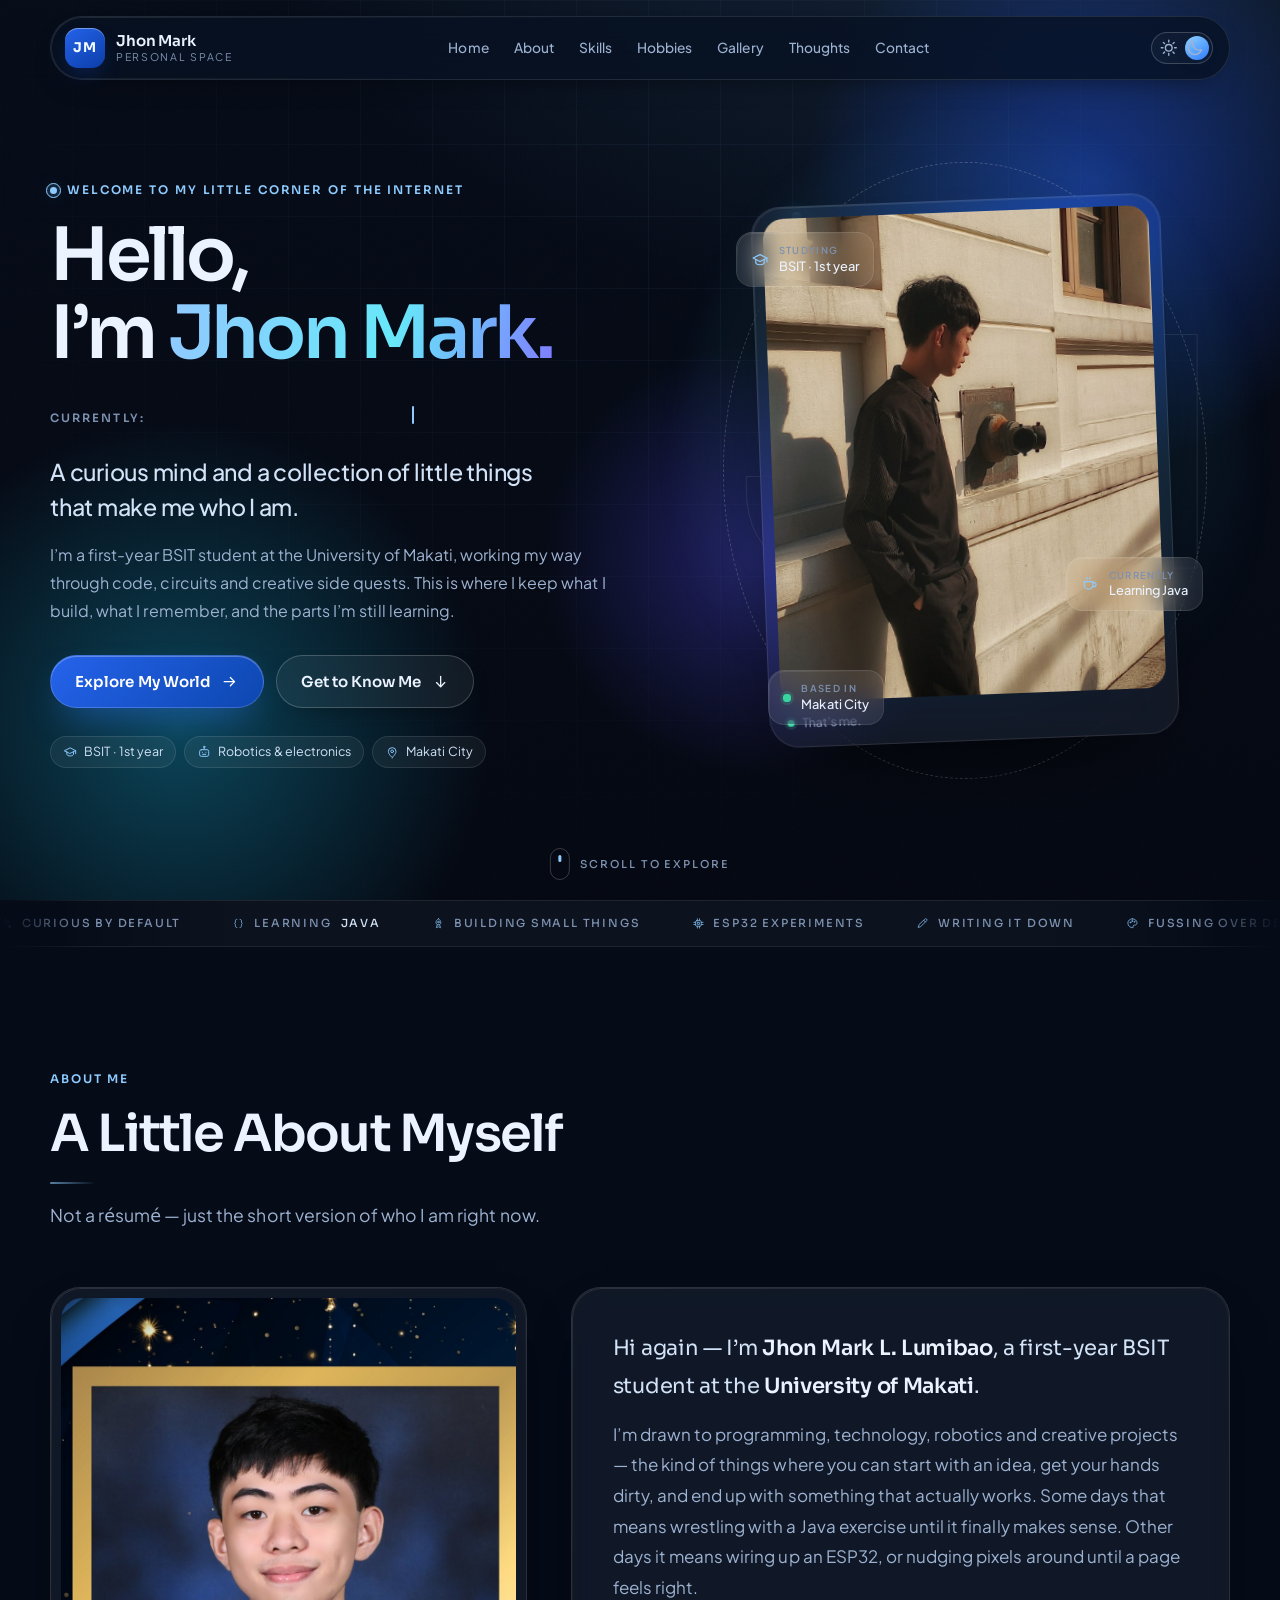
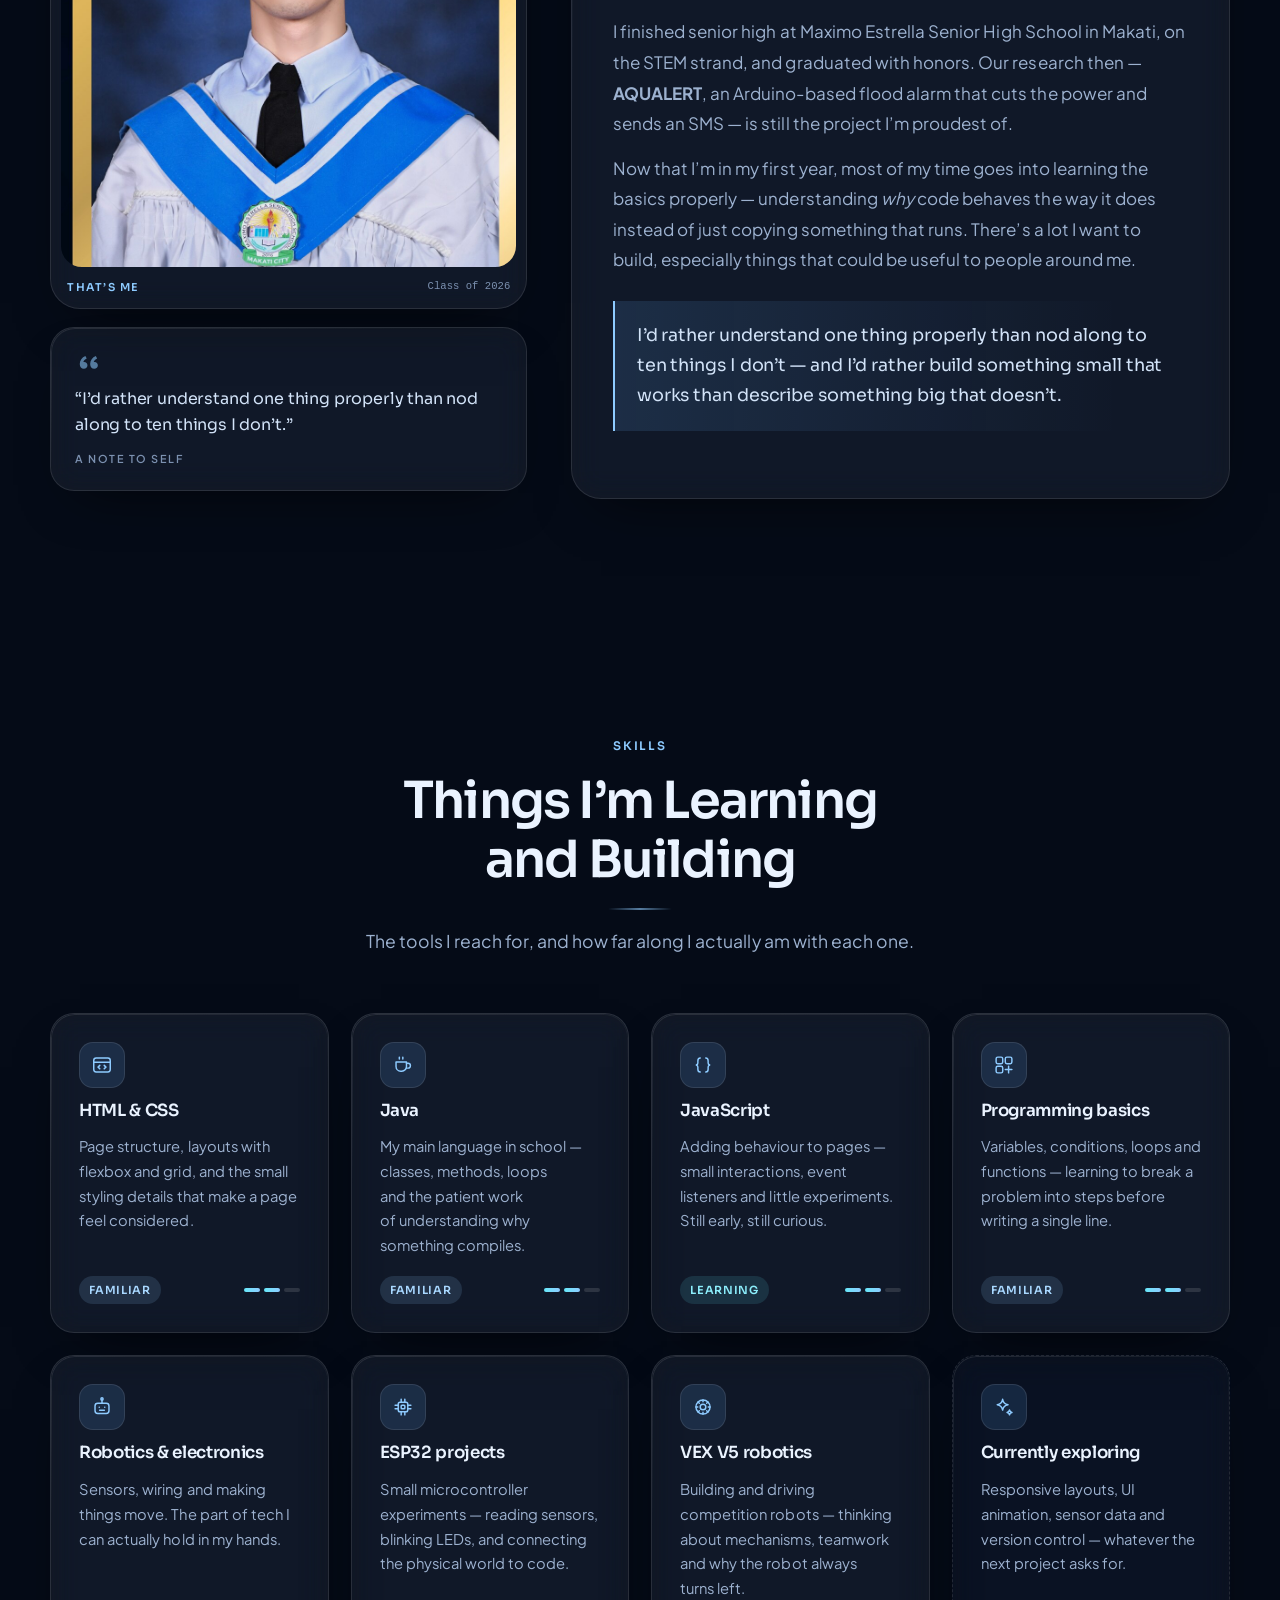
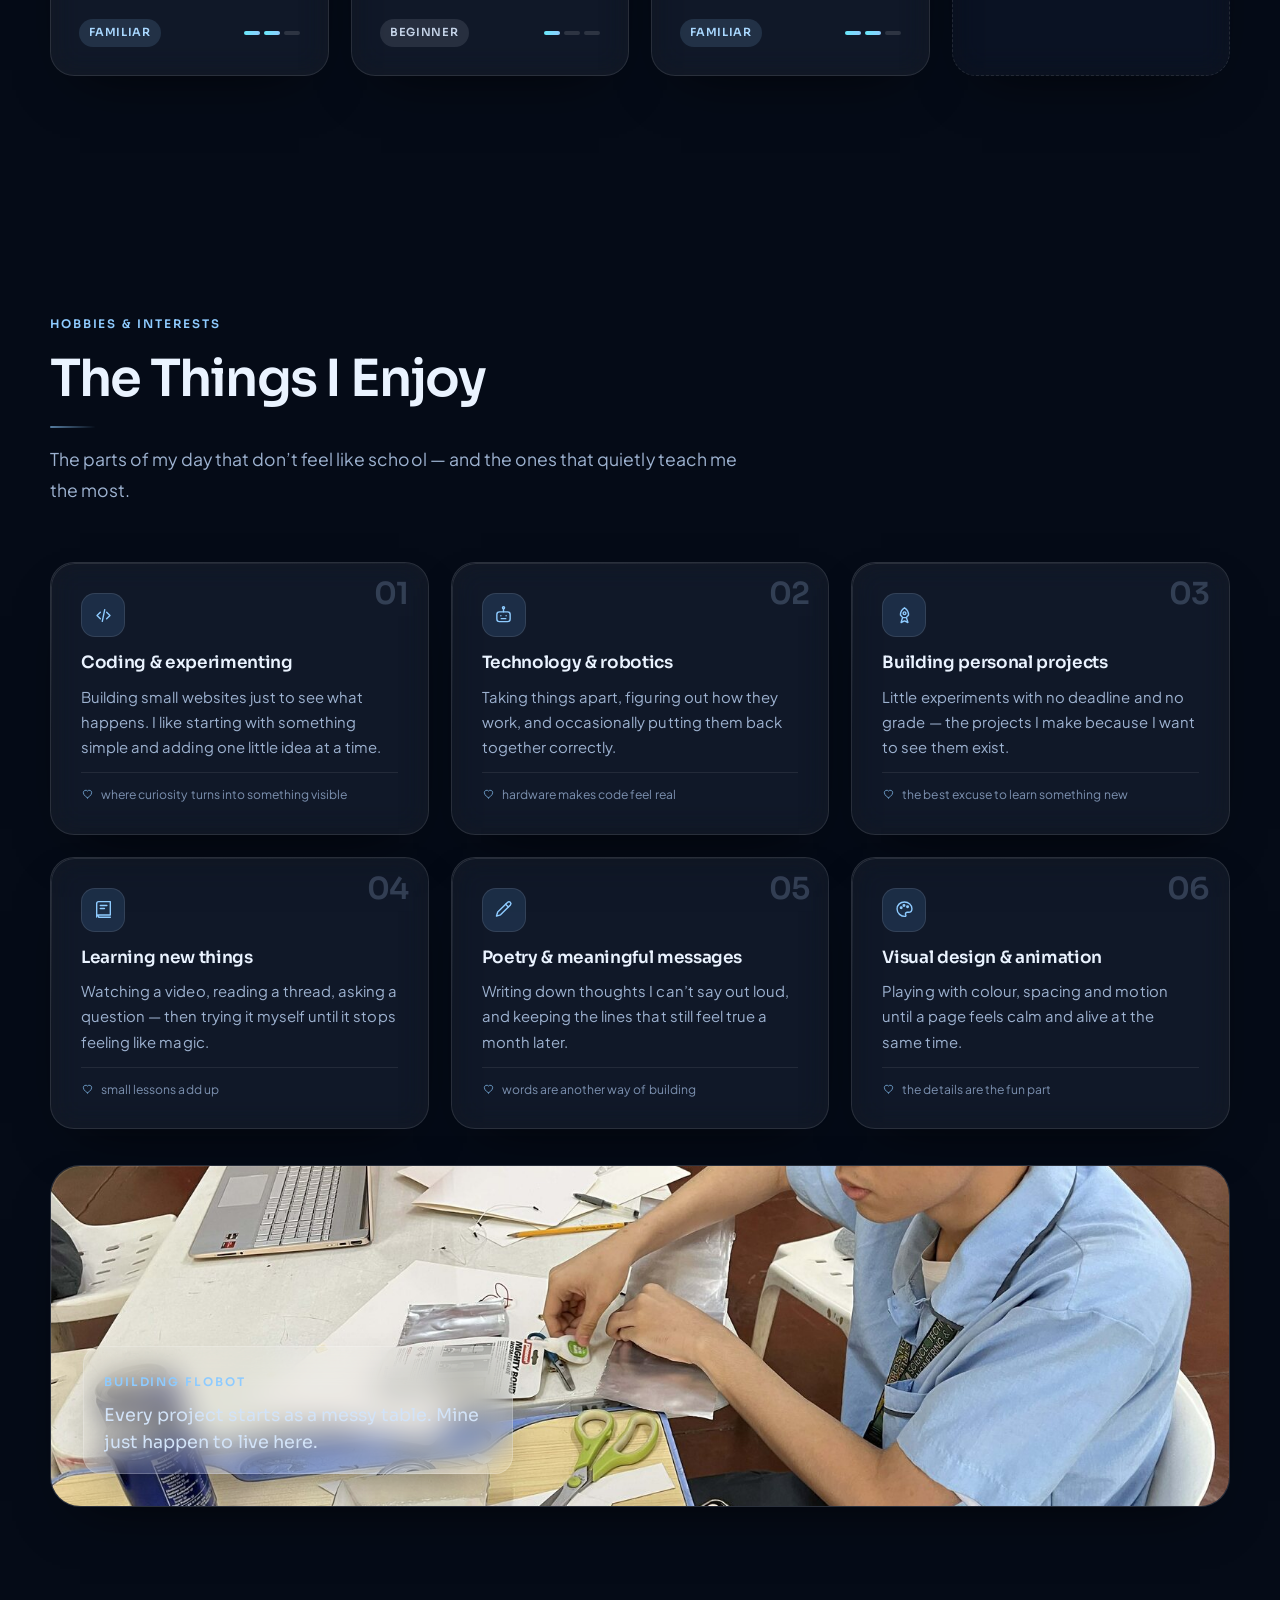
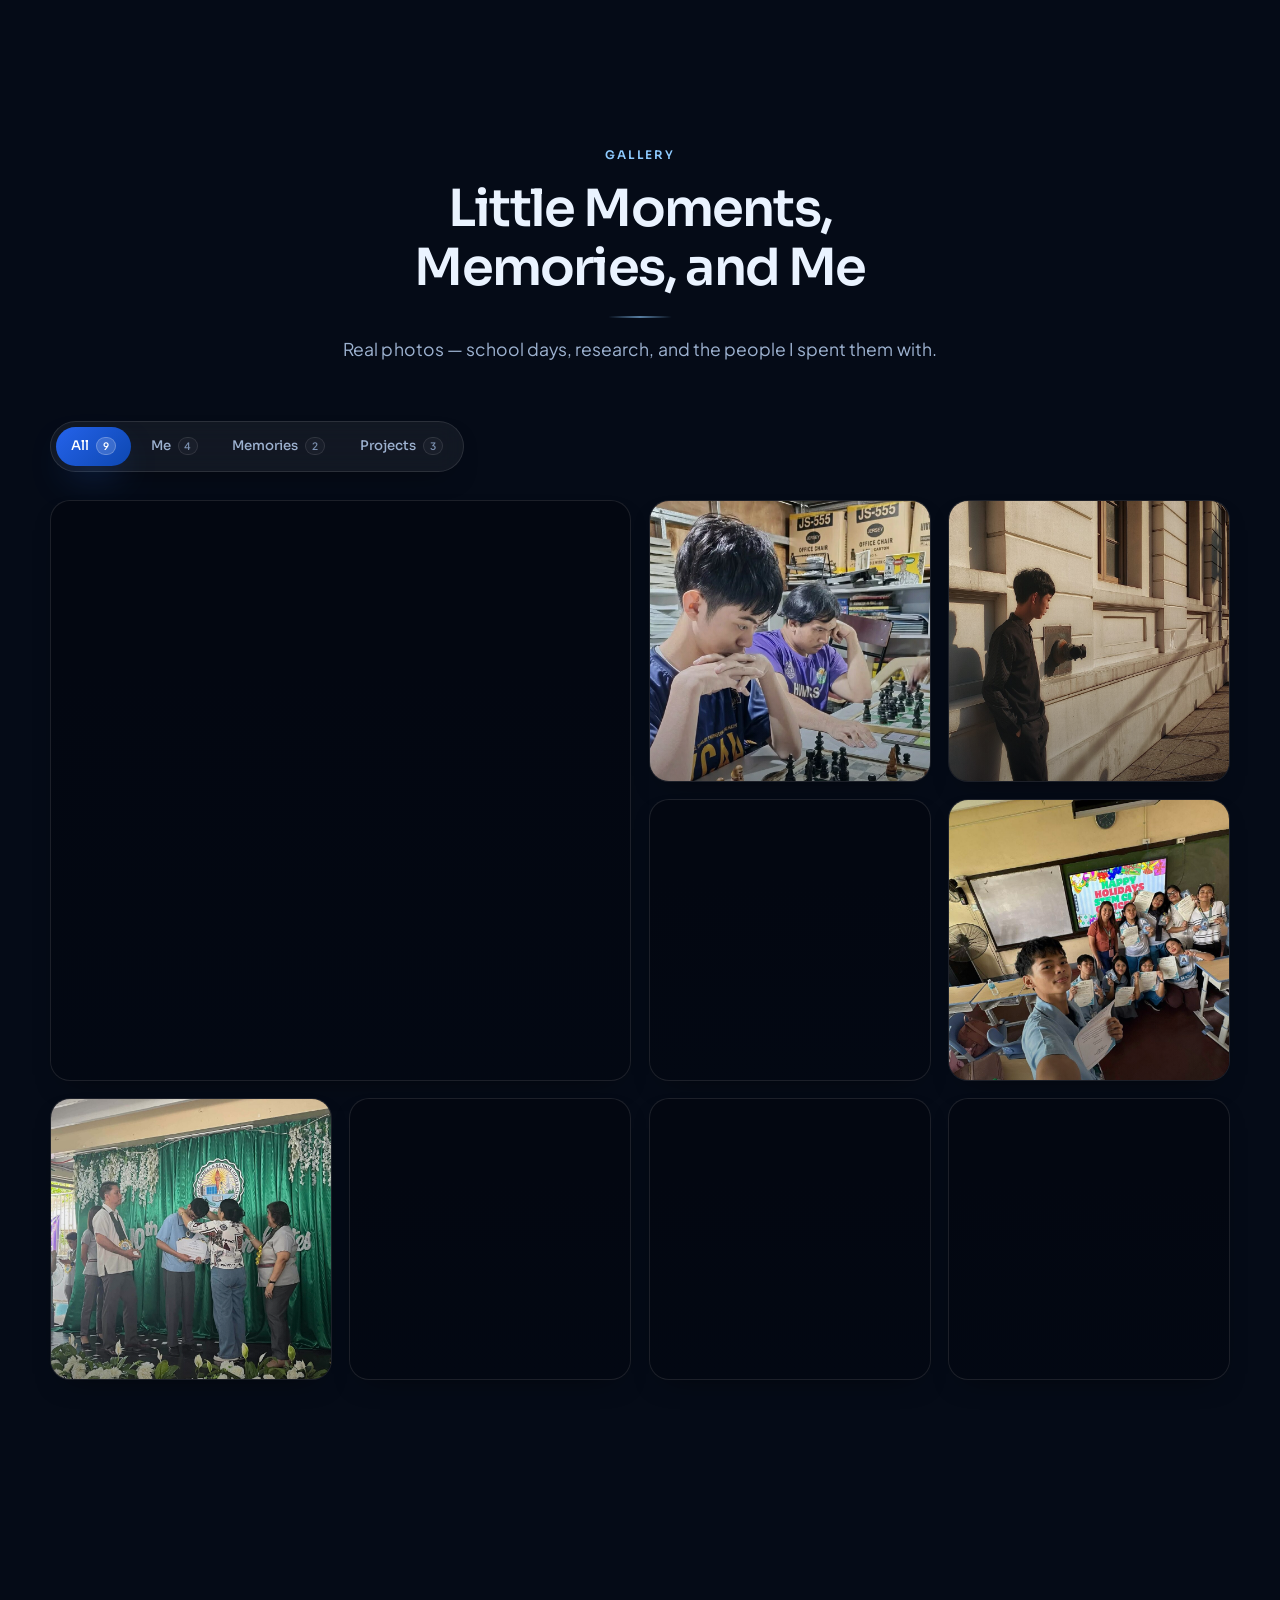
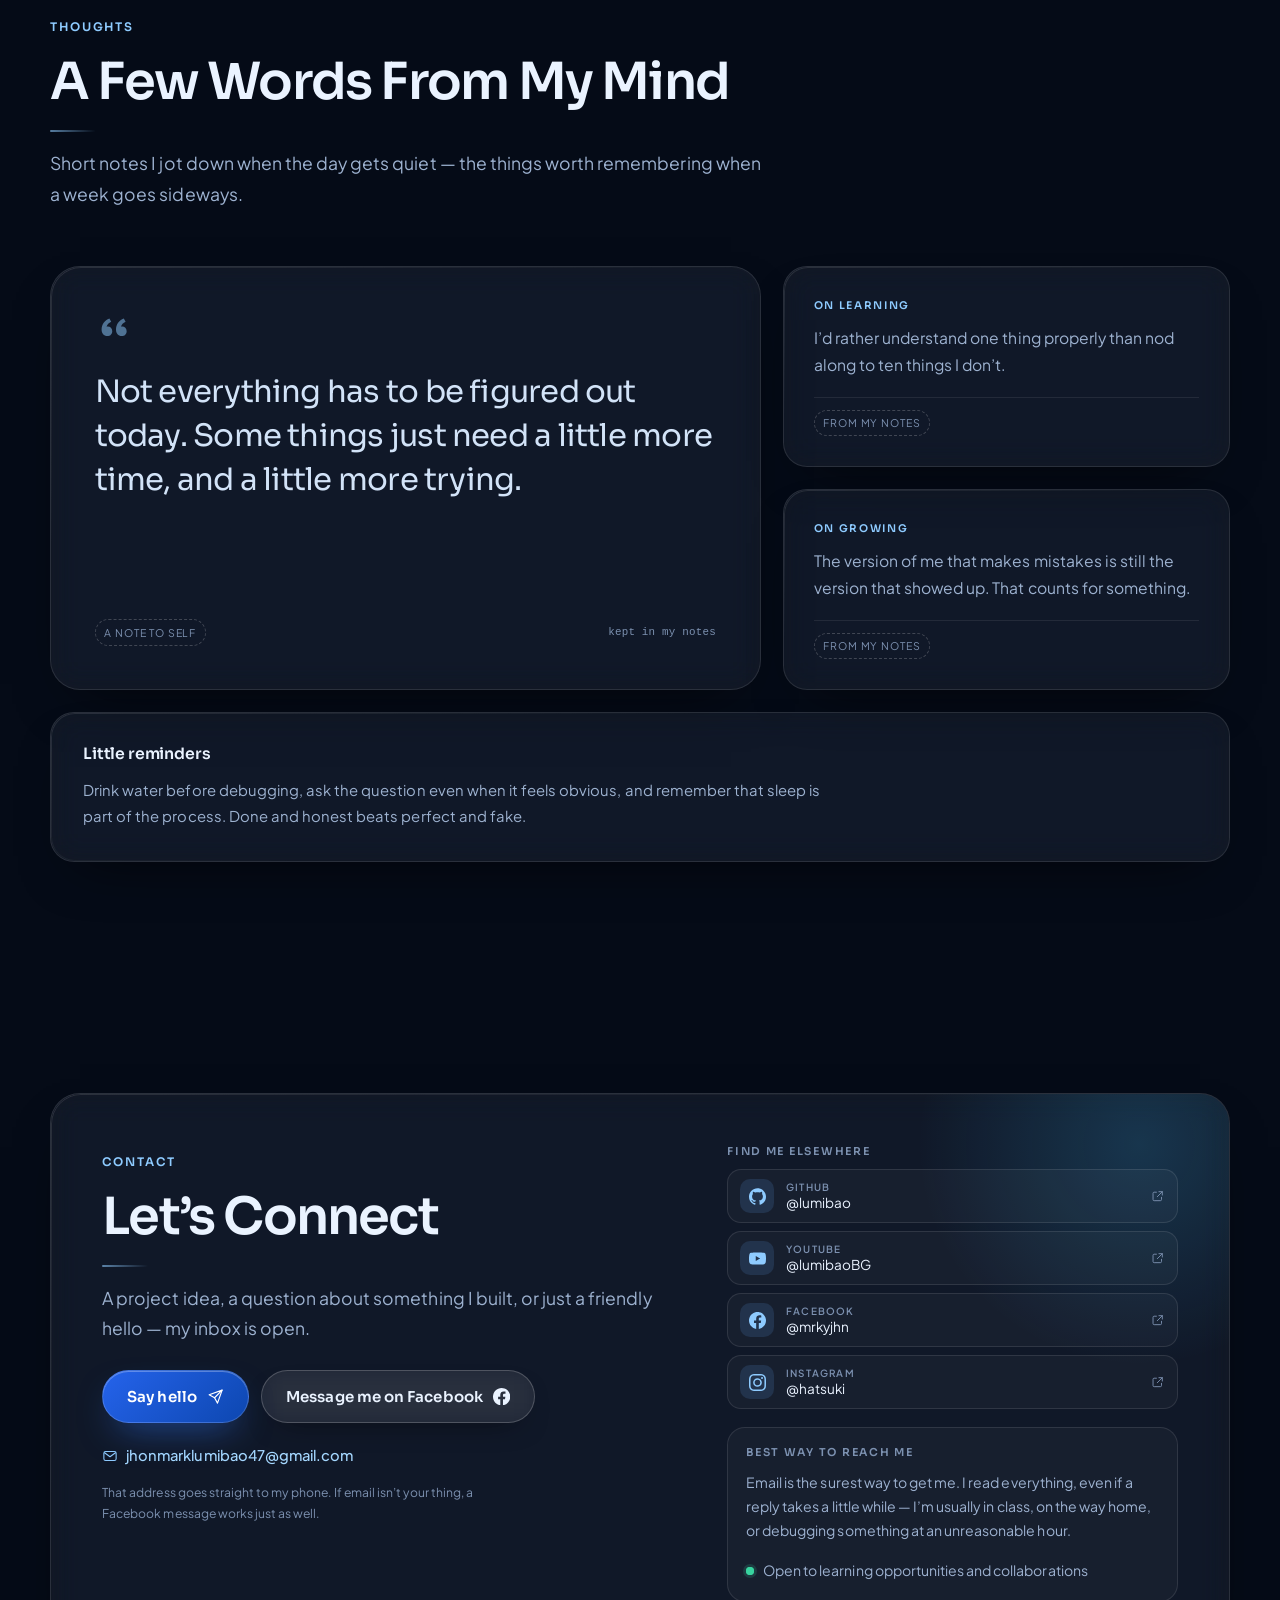
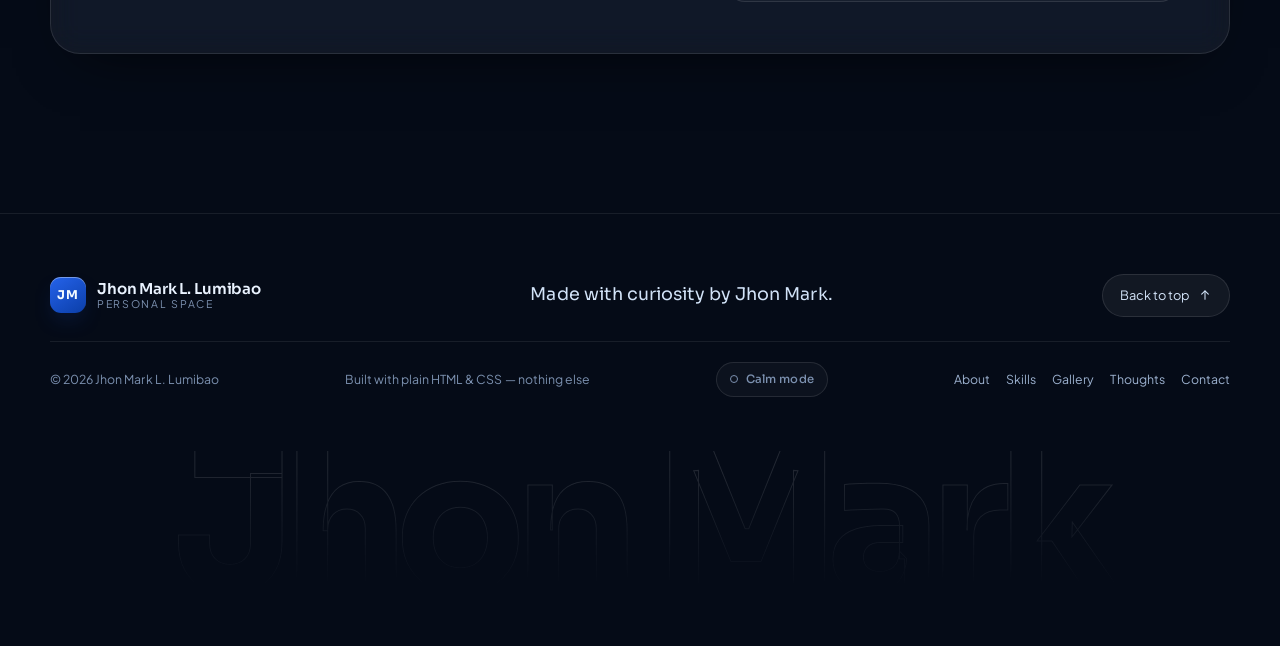
==== commit 97c8a358: "Put every gallery name back on its own photo The tiles and the names were off by one: the wall photo" ====
--- a/index.html
+++ b/index.html
@@ -520,7 +520,7 @@
             </label>
             <label class="filter">
               <input class="filter__input" type="radio" name="gallery-filter" id="filter-me">
-              <span>Me</span><span class="filter__count">3</span>
+              <span>Me</span><span class="filter__count">4</span>
             </label>
             <label class="filter">
               <input class="filter__input" type="radio" name="gallery-filter" id="filter-memories">
@@ -528,7 +528,7 @@
             </label>
             <label class="filter">
               <input class="filter__input" type="radio" name="gallery-filter" id="filter-projects">
-              <span>Projects</span><span class="filter__count">4</span>
+              <span>Projects</span><span class="filter__count">3</span>
             </label>
           </div>
         </div>
@@ -538,7 +538,7 @@
           <a class="gallery__item gallery__item--feature" href="#shot-1"
              data-category="me" data-reveal>
             <img src="assets/images/gallery-01.jpg" alt="Jhon Mark's graduation picture, with honors and an award citation for AQUALERT."
-                 width="1300" height="1300" loading="lazy" decoding="async">
+                 width="1300" height="1300" loading="lazy" decoding="async" title="picture ko sa graduation.png">
             <span class="gallery__overlay">
               <span class="gallery__cat">Me</span>
               <span class="gallery__title">picture ko sa graduation</span>
@@ -549,7 +549,7 @@
           <a class="gallery__item" href="#shot-2"
              data-category="me" data-reveal>
             <img src="assets/images/gallery-02.jpg" alt="Jhon Mark at a chess board, with the clock running."
-                 width="1000" height="1000" loading="lazy" decoding="async">
+                 width="1000" height="1000" loading="lazy" decoding="async" title="Chess.jpg">
             <span class="gallery__overlay">
               <span class="gallery__cat">Me</span>
               <span class="gallery__title">Chess</span>
@@ -558,9 +558,20 @@
           </a>
 
           <a class="gallery__item" href="#shot-3"
+             data-category="me" data-reveal>
+            <img src="assets/images/gallery-03.jpg" alt="Jhon Mark leaning against a sunlit stone wall in a dark polo shirt."
+                 width="1000" height="1000" loading="lazy" decoding="async" title="pfp.jpg">
+            <span class="gallery__overlay">
+              <span class="gallery__cat">Me</span>
+              <span class="gallery__title">pfp</span>
+              <span class="gallery__zoom" aria-hidden="true"><svg><use href="#i-zoom"></use></svg></span>
+            </span>
+          </a>
+
+          <a class="gallery__item" href="#shot-4"
              data-category="memories" data-reveal>
-            <img src="assets/images/gallery-03.jpg" alt="Senior prom photo, taken by Jhon Mark's friends."
-                 width="1000" height="1000" loading="lazy" decoding="async">
+            <img src="assets/images/gallery-04.jpg" alt="Senior prom photo, taken by Jhon Mark's friends."
+                 width="1000" height="1000" loading="lazy" decoding="async" title="my friends took sa Senior prom.jpg">
             <span class="gallery__overlay">
               <span class="gallery__cat">Memories</span>
               <span class="gallery__title">my friends took sa Senior prom</span>
@@ -568,10 +579,10 @@
             </span>
           </a>
 
-          <a class="gallery__item" href="#shot-4"
+          <a class="gallery__item" href="#shot-5"
              data-category="memories" data-reveal>
-            <img src="assets/images/gallery-04.jpg" alt="Stem Club, inside the classroom."
-                 width="1000" height="1000" loading="lazy" decoding="async">
+            <img src="assets/images/gallery-05.jpg" alt="Stem Club, inside the classroom."
+                 width="1000" height="1000" loading="lazy" decoding="async" title="Stem Club.jpeg">
             <span class="gallery__overlay">
               <span class="gallery__cat">Memories</span>
               <span class="gallery__title">Stem Club</span>
@@ -579,10 +590,10 @@
             </span>
           </a>
 
-          <a class="gallery__item" href="#shot-5"
+          <a class="gallery__item" href="#shot-6"
              data-category="me" data-reveal>
-            <img src="assets/images/gallery-05.jpg" alt="Awarding achievement: Jhon Mark receiving a certificate on stage."
-                 width="1000" height="1000" loading="lazy" decoding="async">
+            <img src="assets/images/gallery-06.jpg" alt="Awarding achievement: Jhon Mark receiving a certificate on stage."
+                 width="1000" height="1000" loading="lazy" decoding="async" title="awarding achievement.jpeg">
             <span class="gallery__overlay">
               <span class="gallery__cat">Me</span>
               <span class="gallery__title">awarding achievement</span>
@@ -590,10 +601,10 @@
             </span>
           </a>
 
-          <a class="gallery__item" href="#shot-6"
+          <a class="gallery__item" href="#shot-7"
              data-category="projects" data-reveal>
-            <img src="assets/images/gallery-06.jpg" alt="The AQUALERT research poster."
-                 width="1000" height="1000" loading="lazy" decoding="async">
+            <img src="assets/images/gallery-07.jpg" alt="The AQUALERT research poster."
+                 width="1000" height="1000" loading="lazy" decoding="async" title="Poster ng Research namin sa AQUALERT.jpg">
             <span class="gallery__overlay">
               <span class="gallery__cat">Projects</span>
               <span class="gallery__title">Poster ng research namin sa AQUALERT</span>
@@ -601,10 +612,10 @@
             </span>
           </a>
 
-          <a class="gallery__item" href="#shot-7"
+          <a class="gallery__item" href="#shot-8"
              data-category="projects" data-reveal>
-            <img src="assets/images/gallery-07.jpg" alt="Final defense, with the AQUALERT title slide on the projector."
-                 width="1000" height="1000" loading="lazy" decoding="async">
+            <img src="assets/images/gallery-08.jpg" alt="Final defense, with the AQUALERT title slide on the projector."
+                 width="1000" height="1000" loading="lazy" decoding="async" title="final defense.jpeg">
             <span class="gallery__overlay">
               <span class="gallery__cat">Projects</span>
               <span class="gallery__title">final defense</span>
@@ -612,24 +623,13 @@
             </span>
           </a>
 
-          <a class="gallery__item" href="#shot-8"
+          <a class="gallery__item" href="#shot-9"
              data-category="projects" data-reveal>
-            <img src="assets/images/gallery-08.jpg" alt="The AQUALERT booth: poster behind the table, prototype and laptops in front."
-                 width="1000" height="1000" loading="lazy" decoding="async">
+            <img src="assets/images/gallery-09.jpg" alt="The AQUALERT booth: poster behind the table, prototype and laptops in front."
+                 width="1000" height="1000" loading="lazy" decoding="async" title="laban sa muntilupa.jpeg">
             <span class="gallery__overlay">
               <span class="gallery__cat">Projects</span>
               <span class="gallery__title">laban sa muntilupa</span>
-              <span class="gallery__zoom" aria-hidden="true"><svg><use href="#i-zoom"></use></svg></span>
-            </span>
-          </a>
-
-          <a class="gallery__item" href="#shot-9"
-             data-category="projects" data-reveal>
-            <img src="assets/images/gallery-09.jpg" alt="Gumawa sa Flobot: cutting and wiring the robot's parts."
-                 width="1000" height="1000" loading="lazy" decoding="async">
-            <span class="gallery__overlay">
-              <span class="gallery__cat">Projects</span>
-              <span class="gallery__title">gumawa sa Flobot</span>
               <span class="gallery__zoom" aria-hidden="true"><svg><use href="#i-zoom"></use></svg></span>
             </span>
           </a>
@@ -903,12 +903,12 @@
 
         <figure class="lightbox__figure">
           <div class="lightbox__image-wrap">
-            <img src="assets/images/gallery-03.jpg" alt="Senior prom photo, taken by Jhon Mark's friends." width="1000" height="1000" loading="lazy" decoding="async">
+            <img src="assets/images/gallery-03.jpg" alt="Jhon Mark leaning against a sunlit stone wall in a dark polo shirt." width="1000" height="1000" loading="lazy" decoding="async">
           </div>
           <figcaption class="lightbox__caption">
-            <span class="lightbox__cat">Memories</span>
-            <h3 class="lightbox__title" id="shot-3-title">my friends took sa Senior prom</h3>
-            <p class="lightbox__text">Taken by my friends at senior prom.</p>
+            <span class="lightbox__cat">Me</span>
+            <h3 class="lightbox__title" id="shot-3-title">pfp</h3>
+            <p class="lightbox__text">pfp — the photo I use as my profile picture.</p>
             <p class="lightbox__count">3 / 9</p>
           </figcaption>
         </figure>
@@ -935,12 +935,12 @@
 
         <figure class="lightbox__figure">
           <div class="lightbox__image-wrap">
-            <img src="assets/images/gallery-04.jpg" alt="Stem Club, inside the classroom." width="1000" height="1000" loading="lazy" decoding="async">
+            <img src="assets/images/gallery-04.jpg" alt="Senior prom photo, taken by Jhon Mark's friends." width="1000" height="1000" loading="lazy" decoding="async">
           </div>
           <figcaption class="lightbox__caption">
             <span class="lightbox__cat">Memories</span>
-            <h3 class="lightbox__title" id="shot-4-title">Stem Club</h3>
-            <p class="lightbox__text">Stem Club, inside the classroom.</p>
+            <h3 class="lightbox__title" id="shot-4-title">my friends took sa Senior prom</h3>
+            <p class="lightbox__text">Taken by my friends at senior prom.</p>
             <p class="lightbox__count">4 / 9</p>
           </figcaption>
         </figure>
@@ -967,12 +967,12 @@
 
         <figure class="lightbox__figure">
           <div class="lightbox__image-wrap">
-            <img src="assets/images/gallery-05.jpg" alt="Awarding achievement: Jhon Mark receiving a certificate on stage." width="1000" height="1000" loading="lazy" decoding="async">
+            <img src="assets/images/gallery-05.jpg" alt="Stem Club, inside the classroom." width="1000" height="1000" loading="lazy" decoding="async">
           </div>
           <figcaption class="lightbox__caption">
-            <span class="lightbox__cat">Me</span>
-            <h3 class="lightbox__title" id="shot-5-title">awarding achievement</h3>
-            <p class="lightbox__text">Awarding achievement — receiving the certificate on stage.</p>
+            <span class="lightbox__cat">Memories</span>
+            <h3 class="lightbox__title" id="shot-5-title">Stem Club</h3>
+            <p class="lightbox__text">Stem Club, inside the classroom.</p>
             <p class="lightbox__count">5 / 9</p>
           </figcaption>
         </figure>
@@ -999,12 +999,12 @@
 
         <figure class="lightbox__figure">
           <div class="lightbox__image-wrap">
-            <img src="assets/images/gallery-06.jpg" alt="The AQUALERT research poster." width="1000" height="1000" loading="lazy" decoding="async">
+            <img src="assets/images/gallery-06.jpg" alt="Awarding achievement: Jhon Mark receiving a certificate on stage." width="1000" height="1000" loading="lazy" decoding="async">
           </div>
           <figcaption class="lightbox__caption">
-            <span class="lightbox__cat">Projects</span>
-            <h3 class="lightbox__title" id="shot-6-title">Poster ng research namin sa AQUALERT</h3>
-            <p class="lightbox__text">Our research poster: AQUALERT, an Arduino-based flood-automated electrical power cut-off alarm system.</p>
+            <span class="lightbox__cat">Me</span>
+            <h3 class="lightbox__title" id="shot-6-title">awarding achievement</h3>
+            <p class="lightbox__text">awarding achievement — receiving the certificate on stage.</p>
             <p class="lightbox__count">6 / 9</p>
           </figcaption>
         </figure>
@@ -1031,12 +1031,12 @@
 
         <figure class="lightbox__figure">
           <div class="lightbox__image-wrap">
-            <img src="assets/images/gallery-07.jpg" alt="Final defense, with the AQUALERT title slide on the projector." width="1000" height="1000" loading="lazy" decoding="async">
+            <img src="assets/images/gallery-07.jpg" alt="The AQUALERT research poster." width="1000" height="1000" loading="lazy" decoding="async">
           </div>
           <figcaption class="lightbox__caption">
             <span class="lightbox__cat">Projects</span>
-            <h3 class="lightbox__title" id="shot-7-title">final defense</h3>
-            <p class="lightbox__text">Final defense, with the AQUALERT deck on the projector.</p>
+            <h3 class="lightbox__title" id="shot-7-title">Poster ng research namin sa AQUALERT</h3>
+            <p class="lightbox__text">Our research poster: AQUALERT, an Arduino-based flood-automated electrical power cut-off alarm system.</p>
             <p class="lightbox__count">7 / 9</p>
           </figcaption>
         </figure>
@@ -1063,12 +1063,12 @@
 
         <figure class="lightbox__figure">
           <div class="lightbox__image-wrap">
-            <img src="assets/images/gallery-08.jpg" alt="The AQUALERT booth: poster behind the table, prototype and laptops in front." width="1000" height="1000" loading="lazy" decoding="async">
+            <img src="assets/images/gallery-08.jpg" alt="Final defense, with the AQUALERT title slide on the projector." width="1000" height="1000" loading="lazy" decoding="async">
           </div>
           <figcaption class="lightbox__caption">
             <span class="lightbox__cat">Projects</span>
-            <h3 class="lightbox__title" id="shot-8-title">laban sa muntilupa</h3>
-            <p class="lightbox__text">laban sa muntilupa — the AQUALERT booth, with the poster and the prototype on the table.</p>
+            <h3 class="lightbox__title" id="shot-8-title">final defense</h3>
+            <p class="lightbox__text">final defense, with the AQUALERT deck on the projector.</p>
             <p class="lightbox__count">8 / 9</p>
           </figcaption>
         </figure>
@@ -1095,12 +1095,12 @@
 
         <figure class="lightbox__figure">
           <div class="lightbox__image-wrap">
-            <img src="assets/images/gallery-09.jpg" alt="Gumawa sa Flobot: cutting and wiring the robot's parts." width="1000" height="1000" loading="lazy" decoding="async">
+            <img src="assets/images/gallery-09.jpg" alt="The AQUALERT booth: poster behind the table, prototype and laptops in front." width="1000" height="1000" loading="lazy" decoding="async">
           </div>
           <figcaption class="lightbox__caption">
             <span class="lightbox__cat">Projects</span>
-            <h3 class="lightbox__title" id="shot-9-title">gumawa sa Flobot</h3>
-            <p class="lightbox__text">gumawa sa Flobot — cutting and wiring the parts.</p>
+            <h3 class="lightbox__title" id="shot-9-title">laban sa muntilupa</h3>
+            <p class="lightbox__text">laban sa muntilupa — the AQUALERT booth, with the poster and the prototype on the table.</p>
             <p class="lightbox__count">9 / 9</p>
           </figcaption>
         </figure>
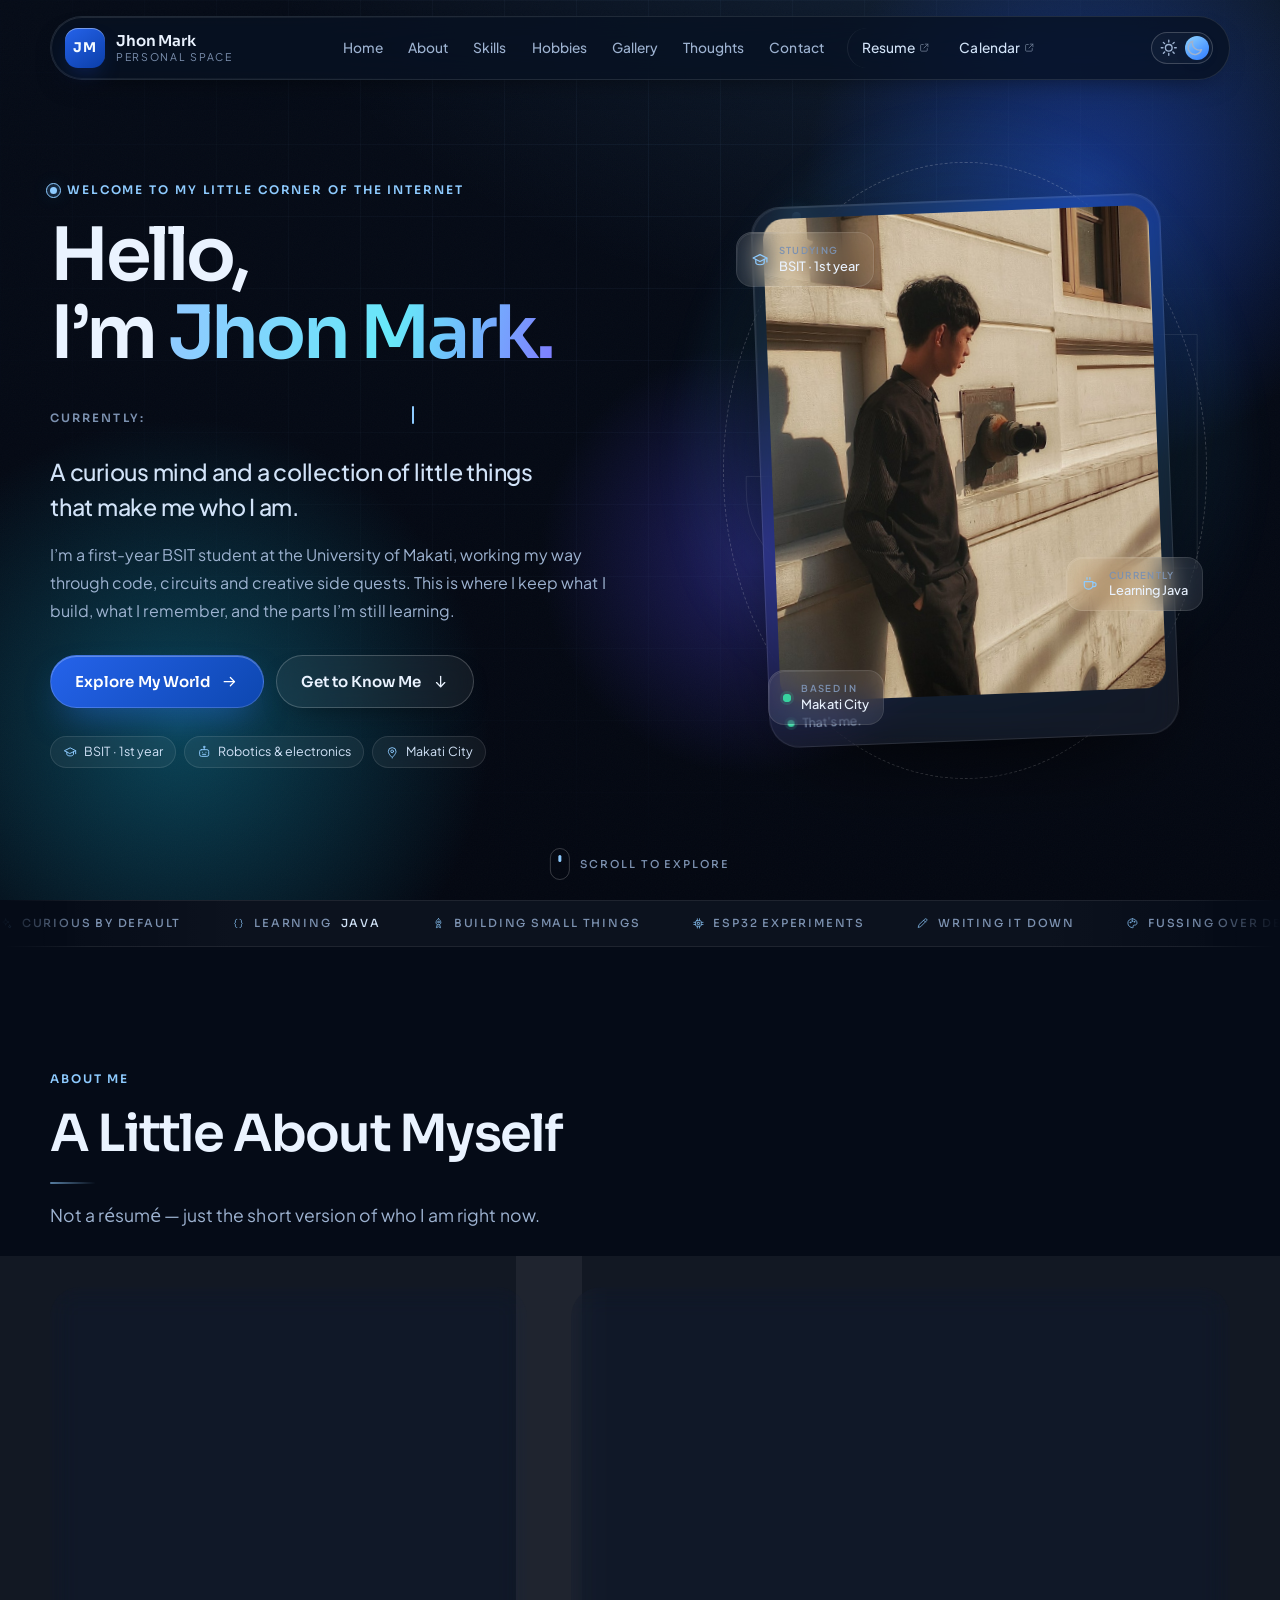
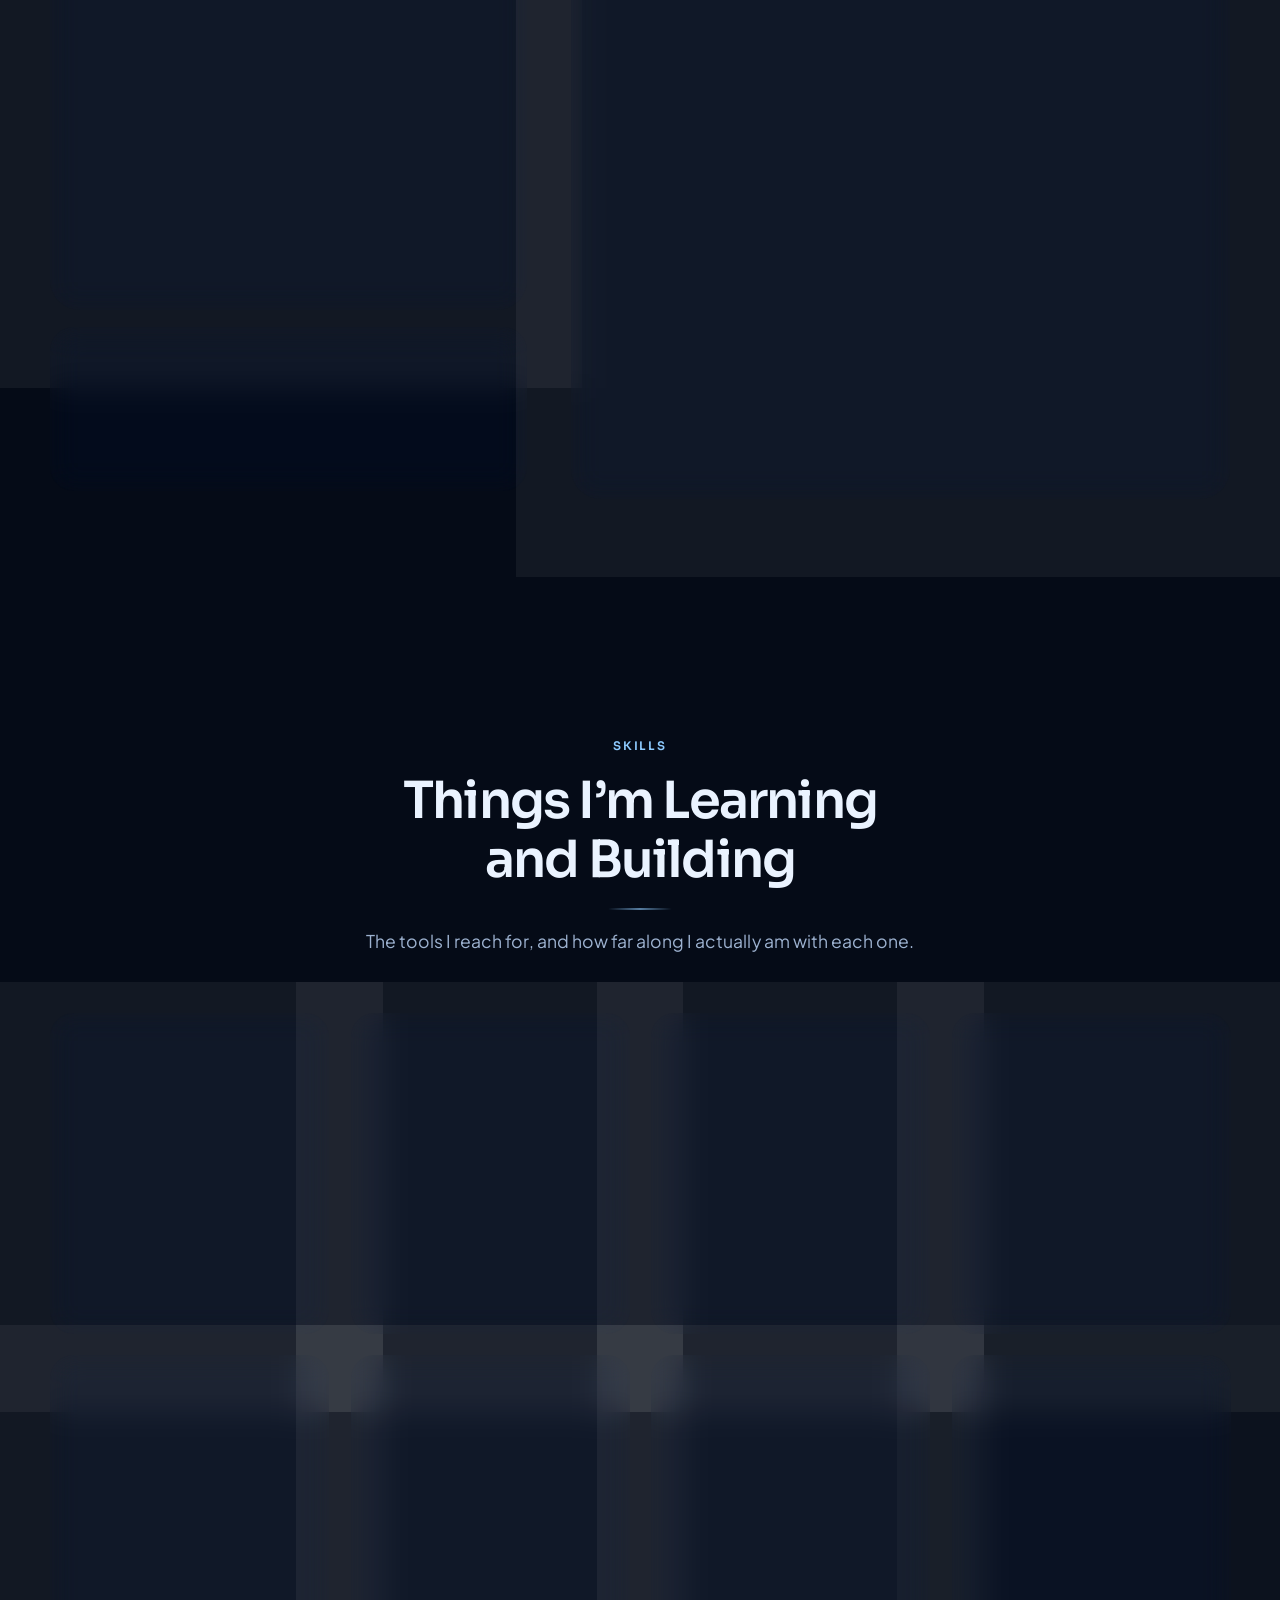
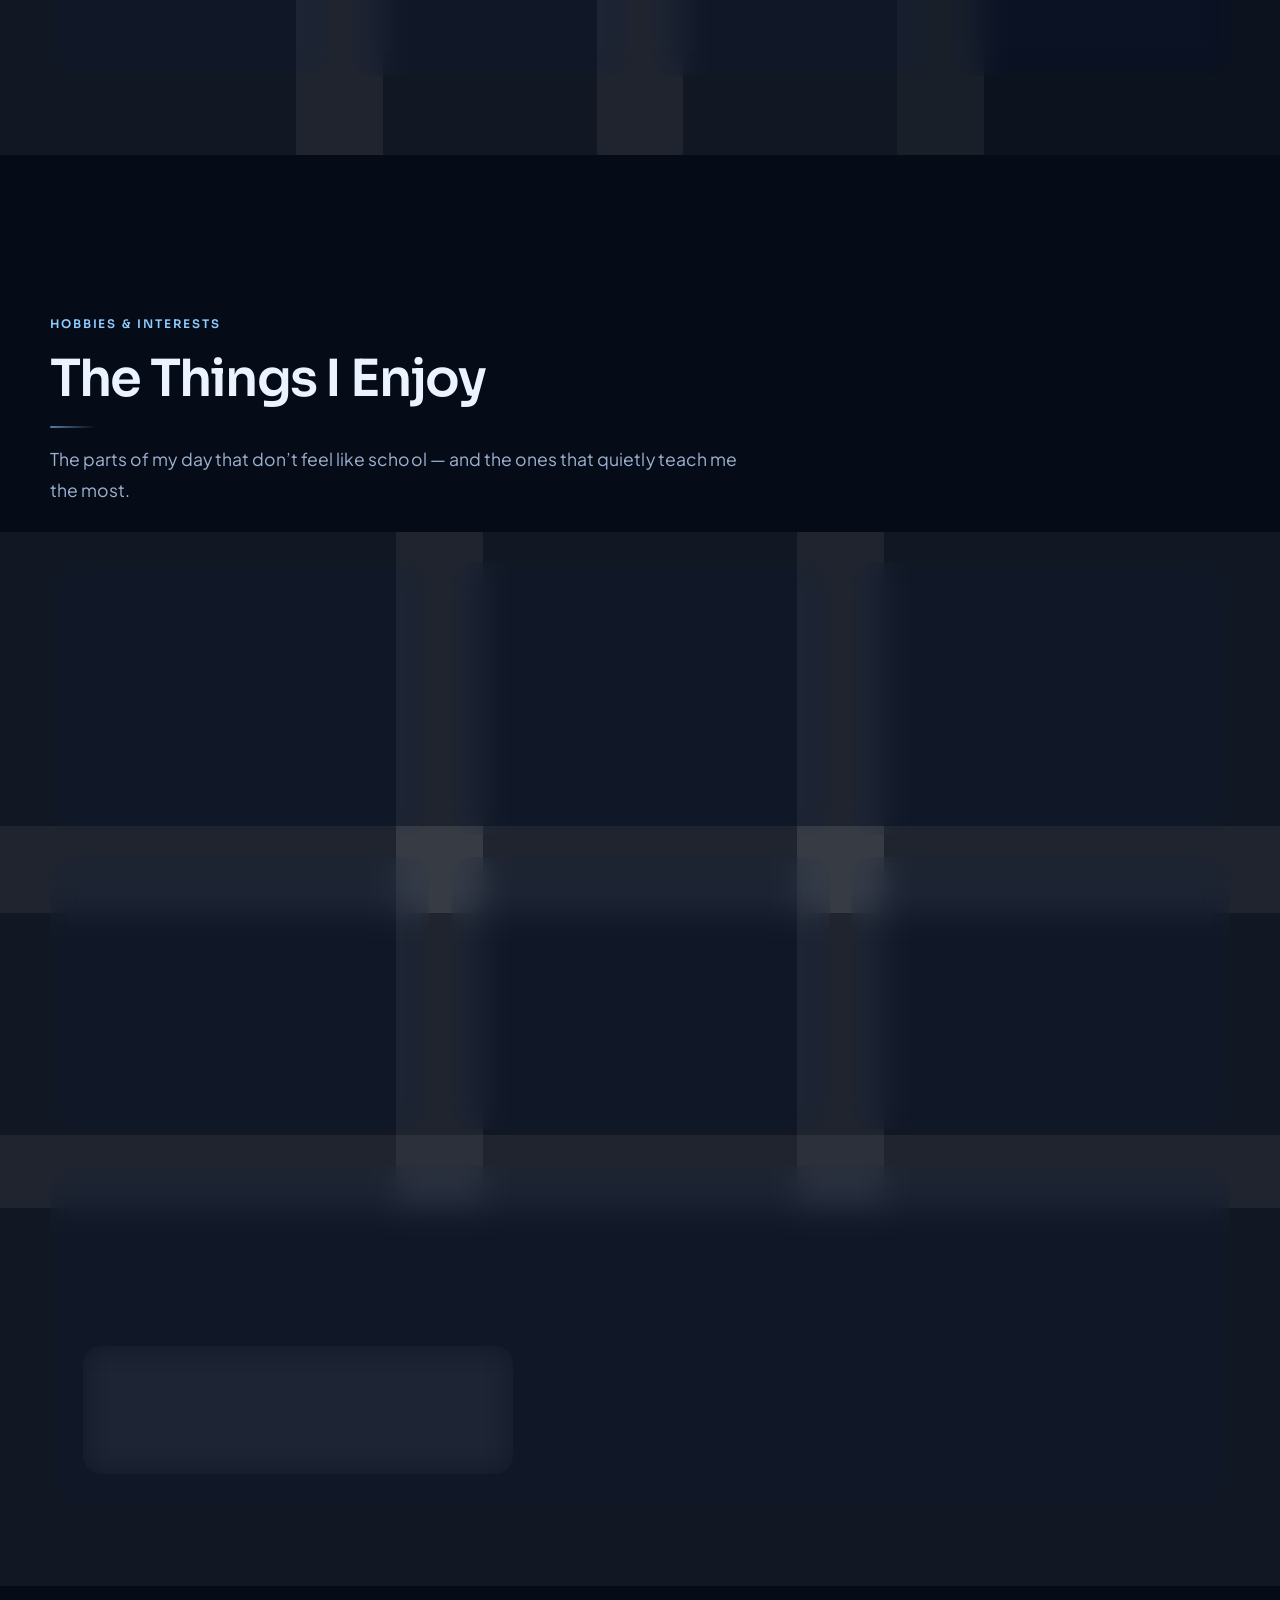
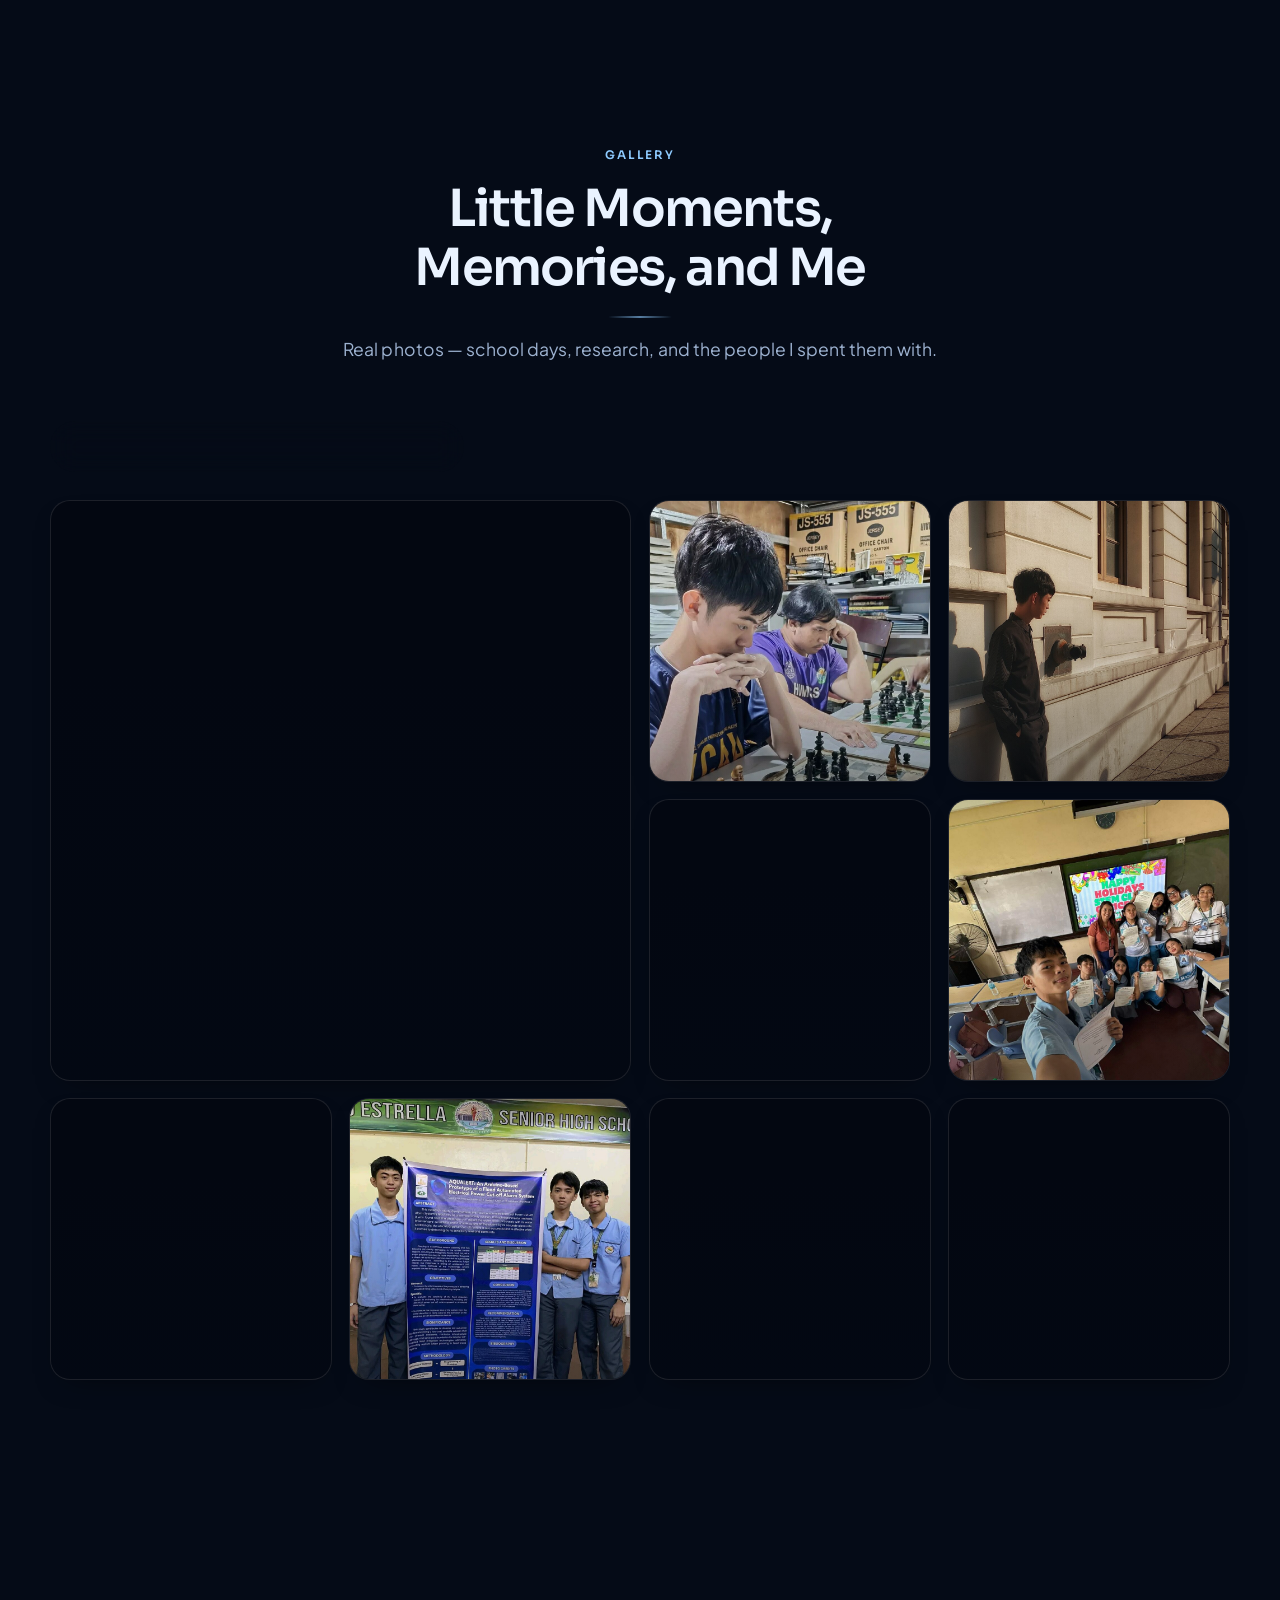
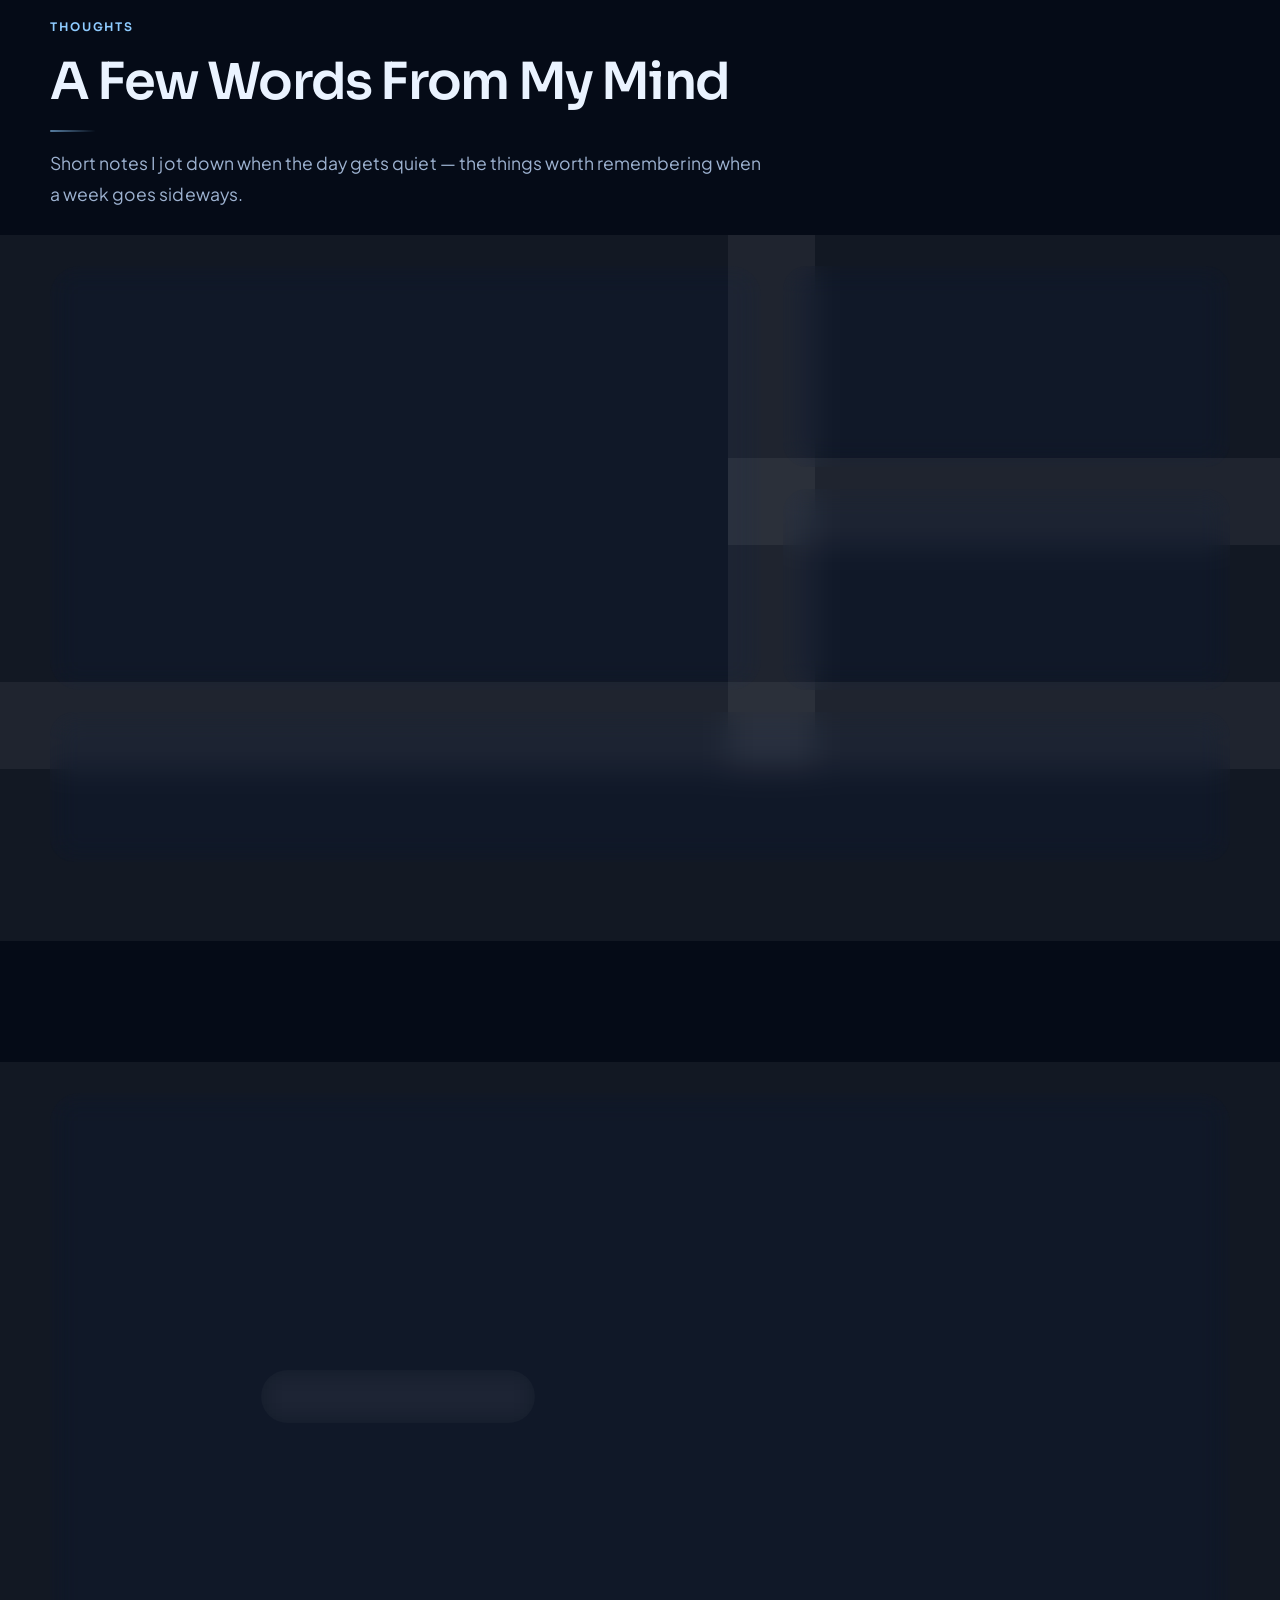
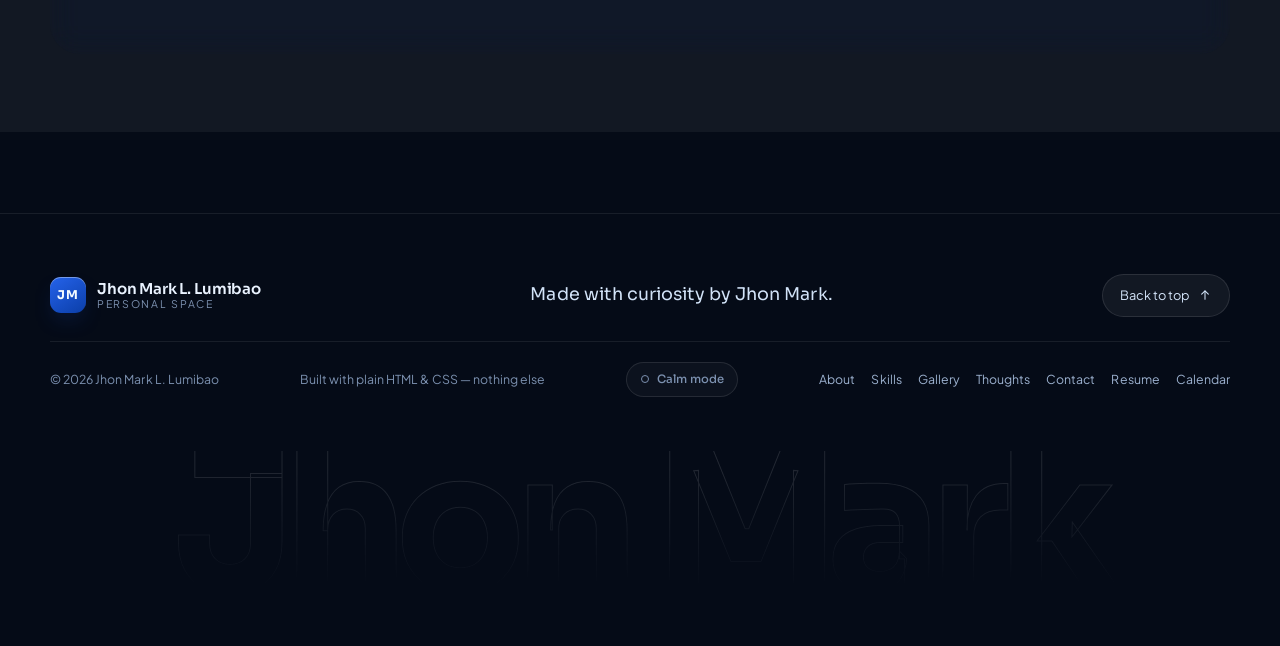
==== commit e3b0785c: "Add the resume and the calendar as their own pages Two activity pages, linked from the navigation an" ====
--- a/index.html
+++ b/index.html
@@ -70,6 +70,8 @@
         <a class="nav__link" href="#gallery">Gallery</a>
         <a class="nav__link" href="#thoughts">Thoughts</a>
         <a class="nav__link" href="#contact">Contact</a>
+        <a class="nav__link nav__link--page nav__link--page-first" href="resume.html" target="_blank" rel="noopener">Resume<svg class="nav__link-icon" aria-hidden="true"><use href="#i-external"></use></svg></a>
+        <a class="nav__link nav__link--page" href="calendar.html" target="_blank" rel="noopener">Calendar<svg class="nav__link-icon" aria-hidden="true"><use href="#i-external"></use></svg></a>
       </nav>
 
       <div class="nav__actions">
@@ -815,6 +817,8 @@
           <a href="#gallery">Gallery</a>
           <a href="#thoughts">Thoughts</a>
           <a href="#contact">Contact</a>
+          <a href="resume.html" target="_blank" rel="noopener">Resume</a>
+          <a href="calendar.html" target="_blank" rel="noopener">Calendar</a>
         </nav>
       </div>
 
--- a/css/style.css
+++ b/css/style.css
@@ -978,6 +978,34 @@
   transition: width var(--t-med) var(--ease);
 }
 
+/* The two extra pages are links out of the page, so they get a small arrow and
+   a faint divider to separate them from the in-page anchors. */
+.nav__link--page {
+  display: inline-flex;
+  align-items: center;
+  gap: 4px;
+  margin-left: 4px;
+  color: var(--text-soft);
+}
+
+.nav__link--page-first {
+  margin-left: 10px;
+  padding-left: 14px;
+  border-left: 1px solid var(--hairline);
+}
+
+@media (max-width: 1140px) {
+  .nav__link-icon {
+    display: none;
+  }
+}
+
+.nav__link-icon {
+  width: 11px;
+  height: 11px;
+  opacity: 0.55;
+}
+
 /* The nav has no "current section" state without a script, so hovering is the
    only highlight — a soft tinted pill plus the underline. */
 .nav__link:hover {
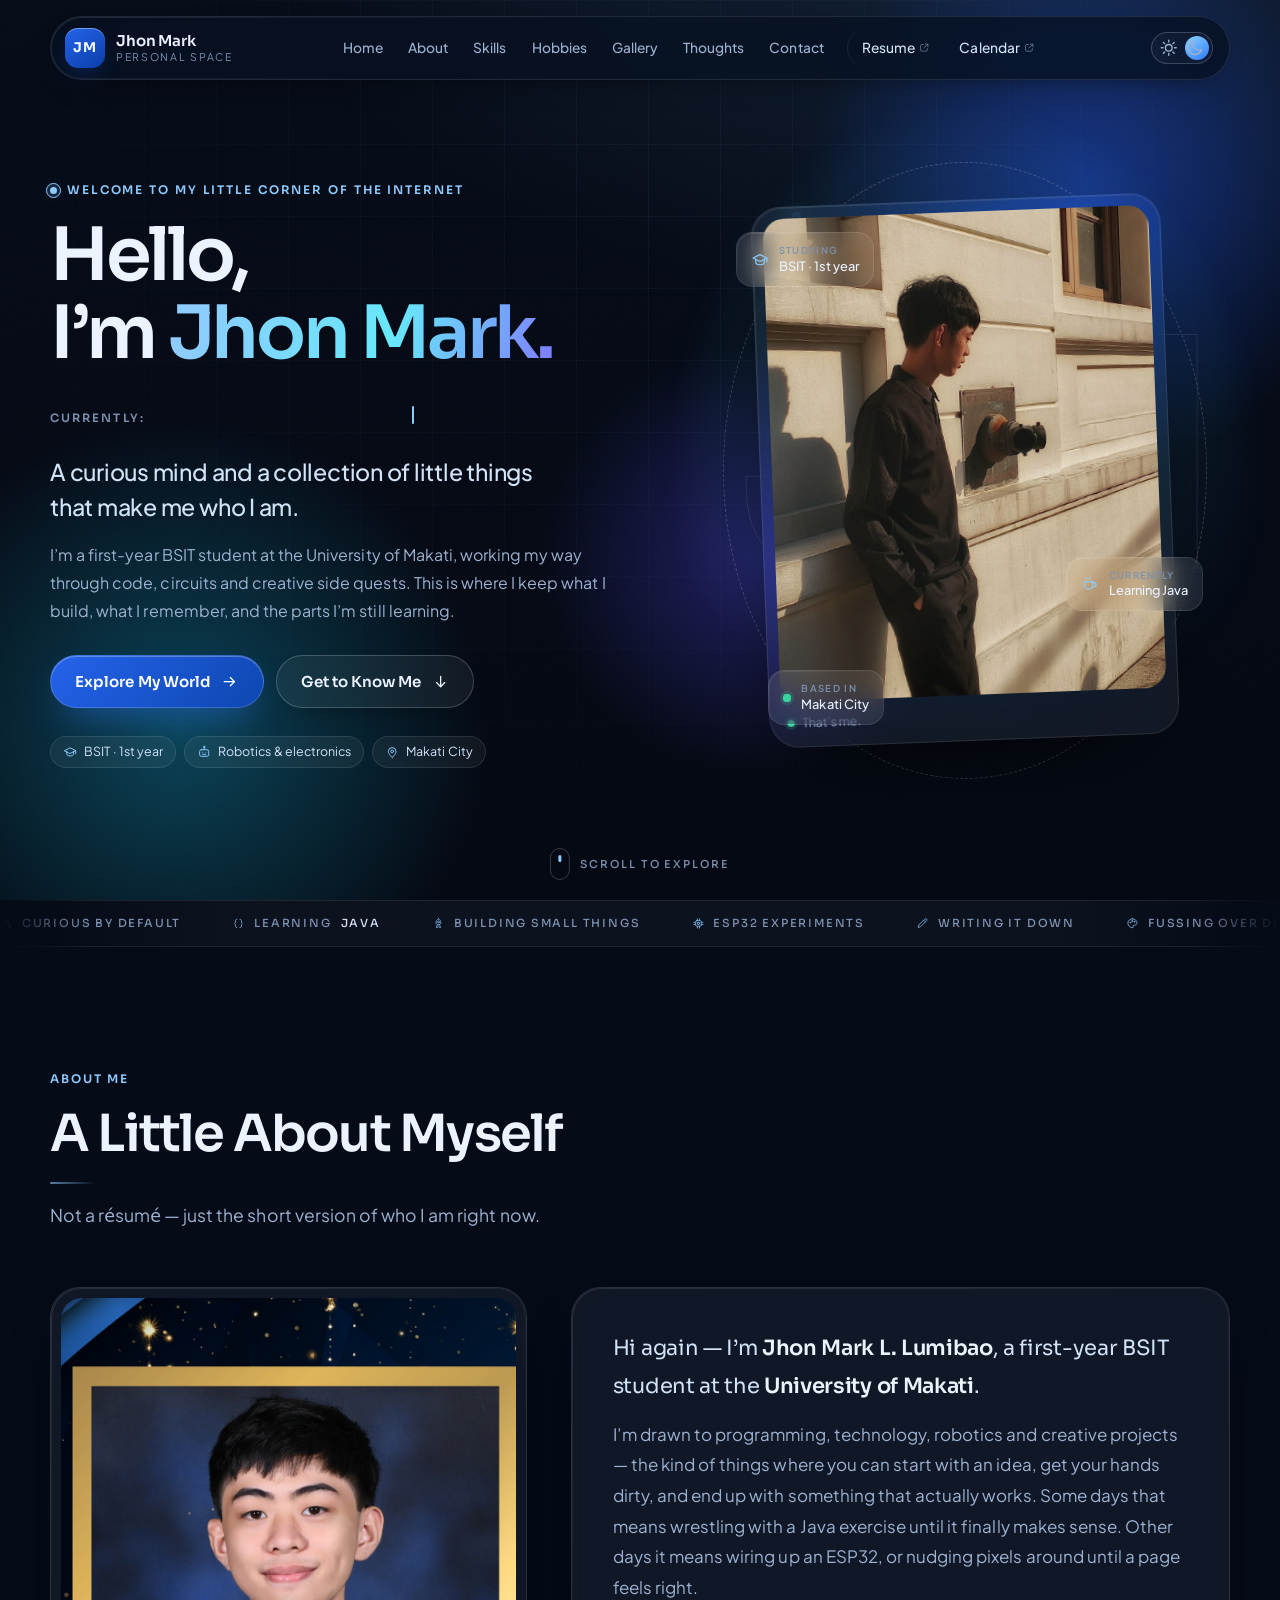
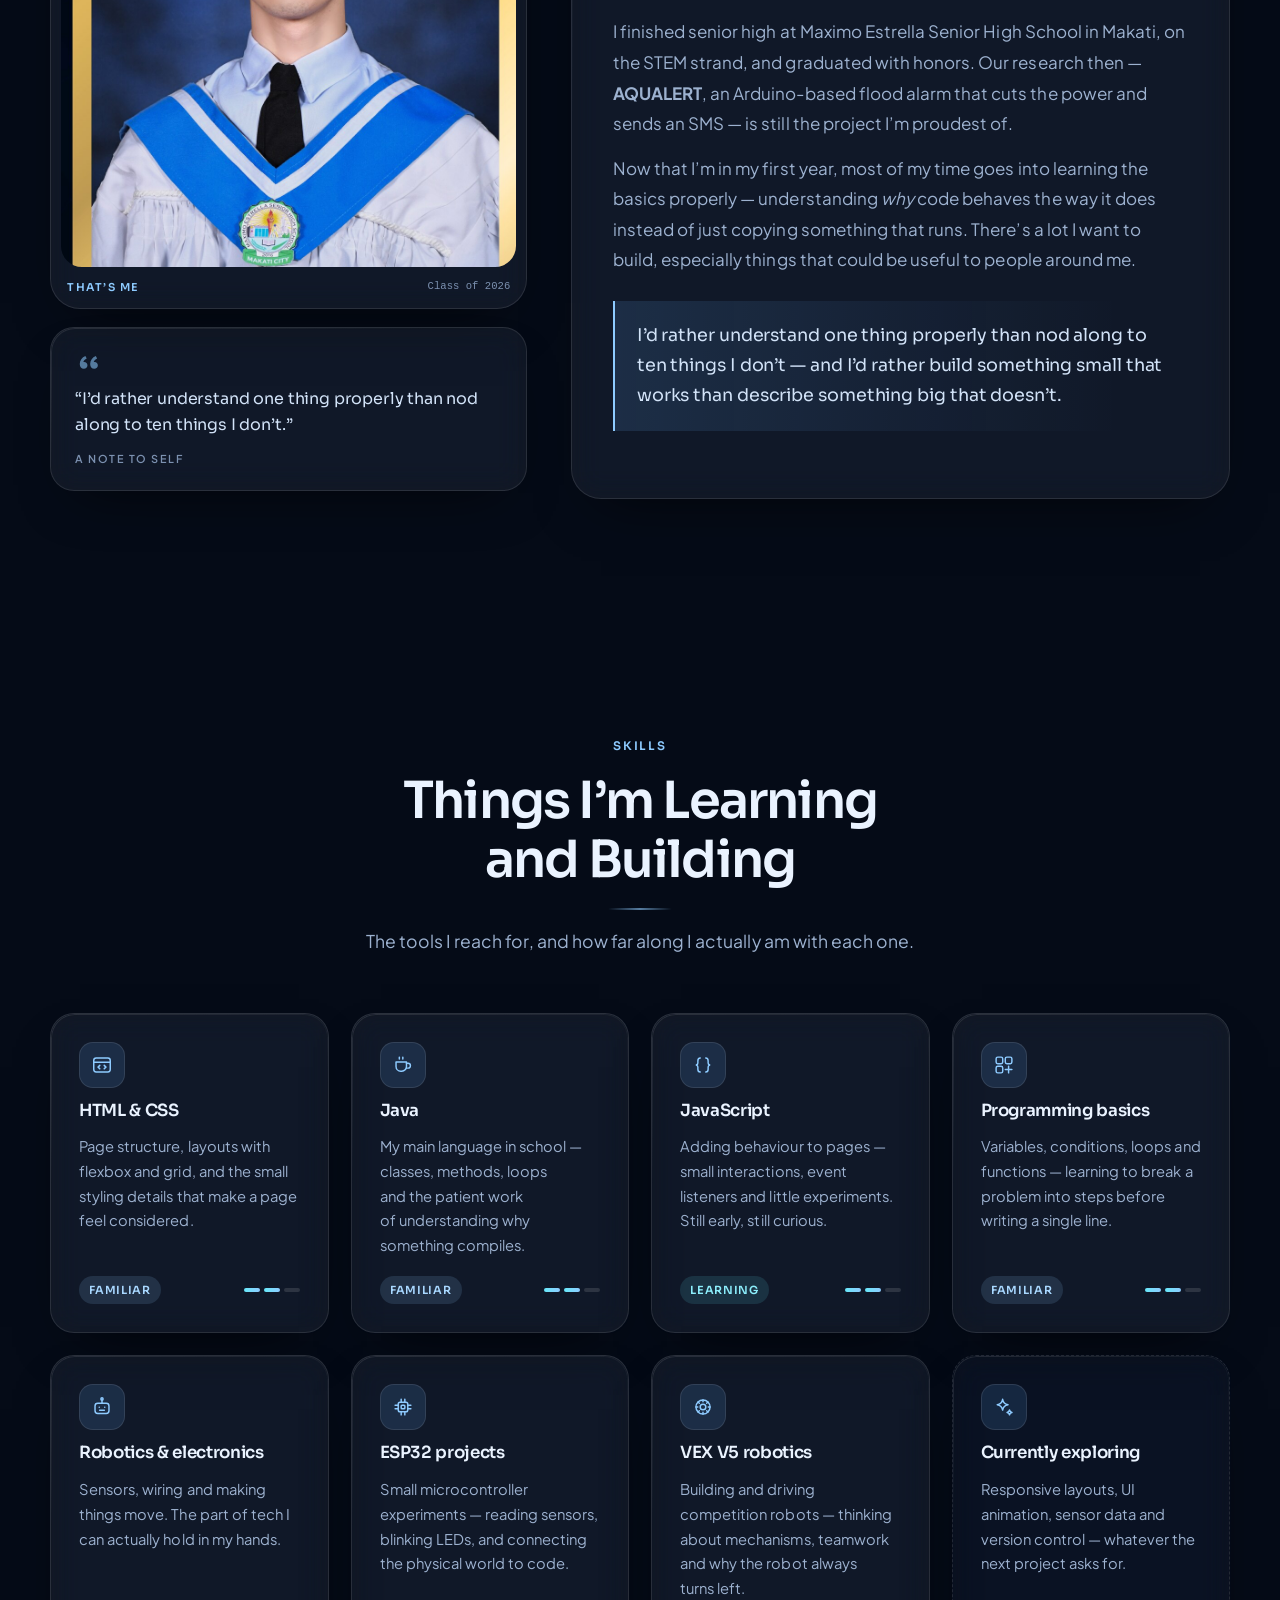
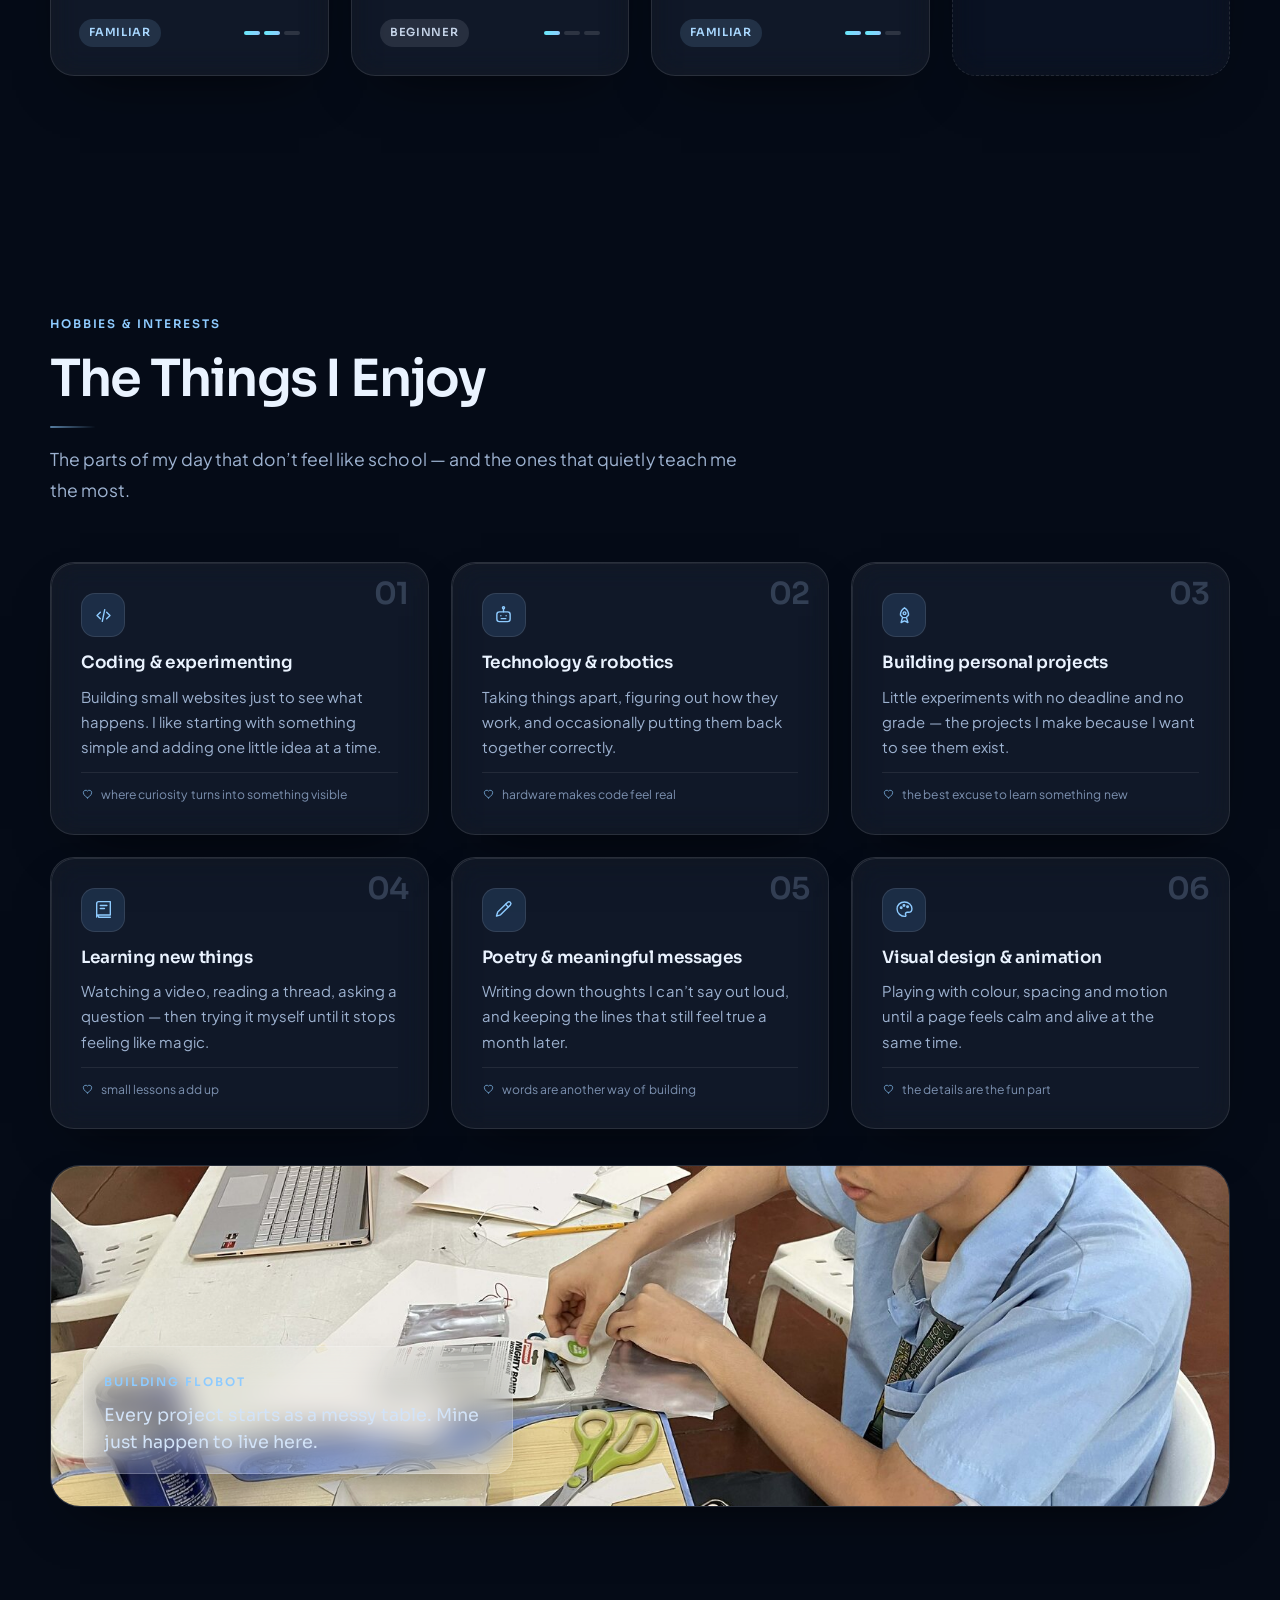
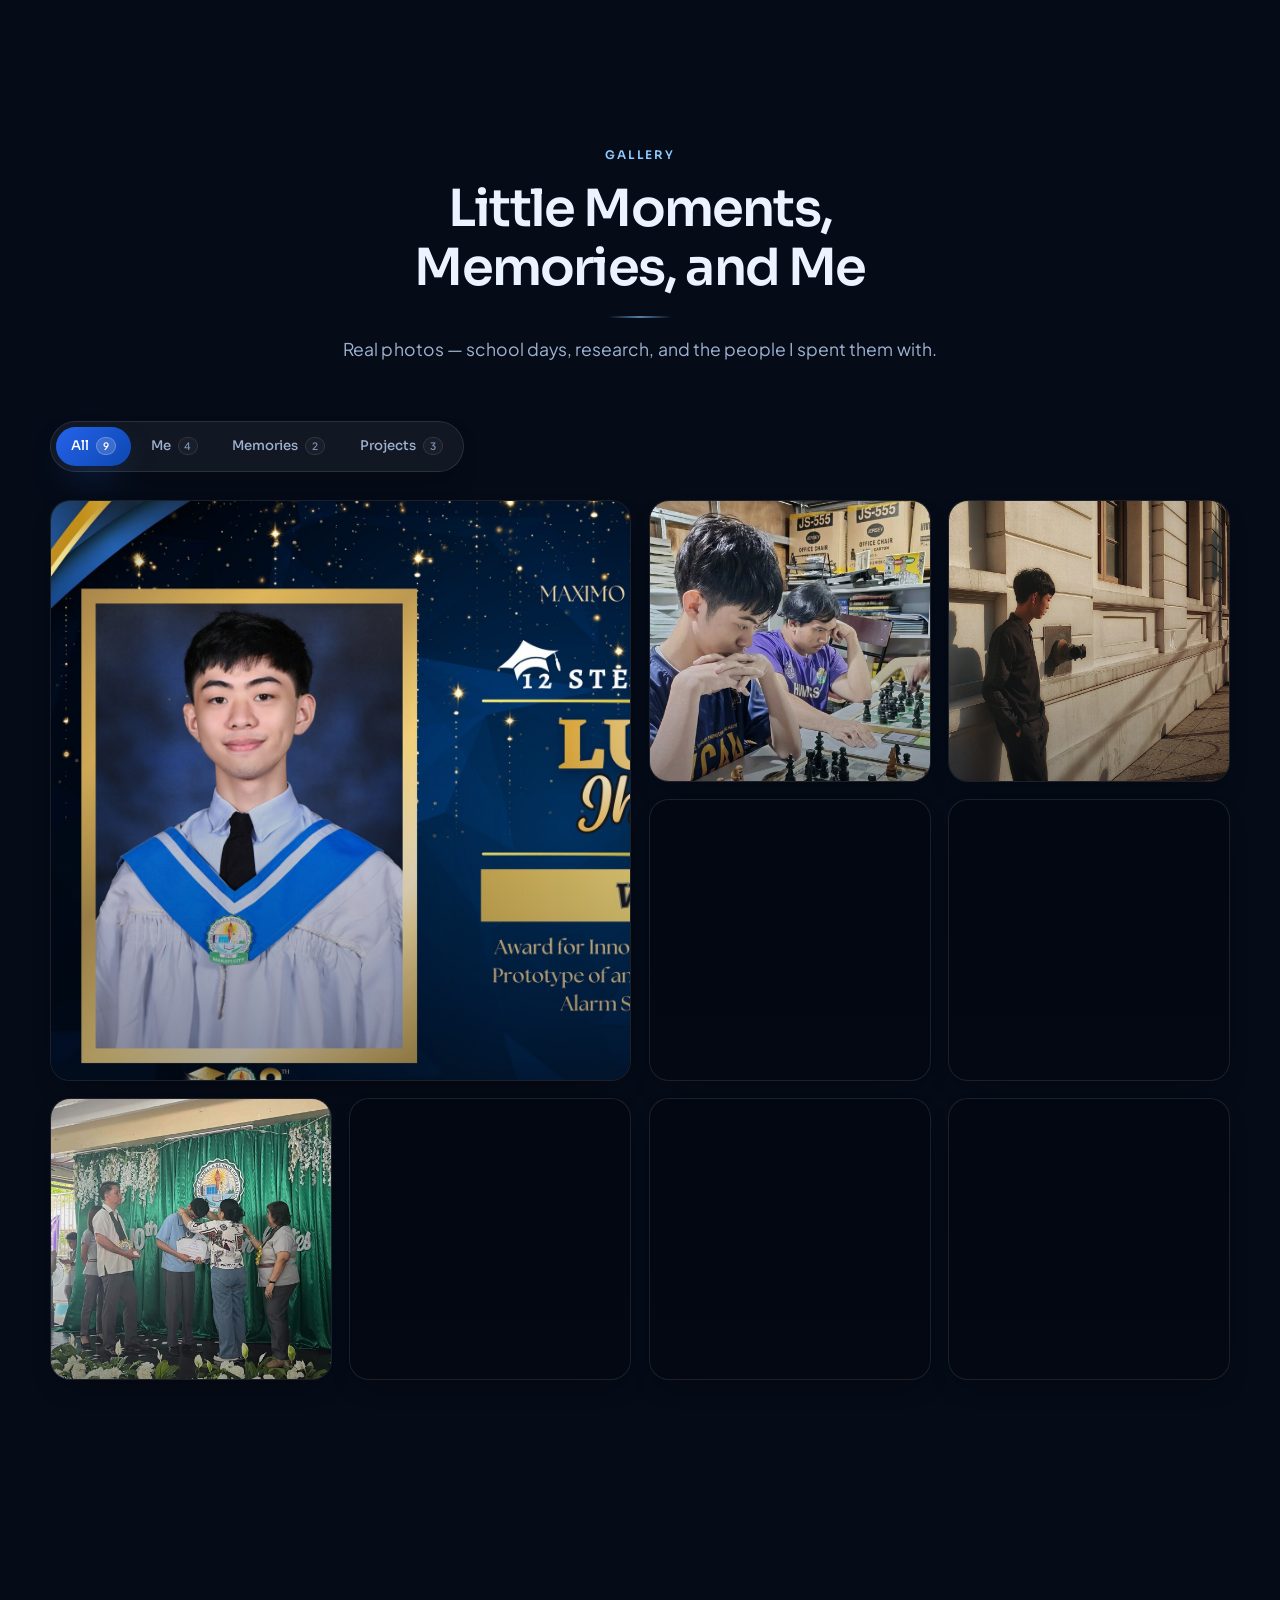
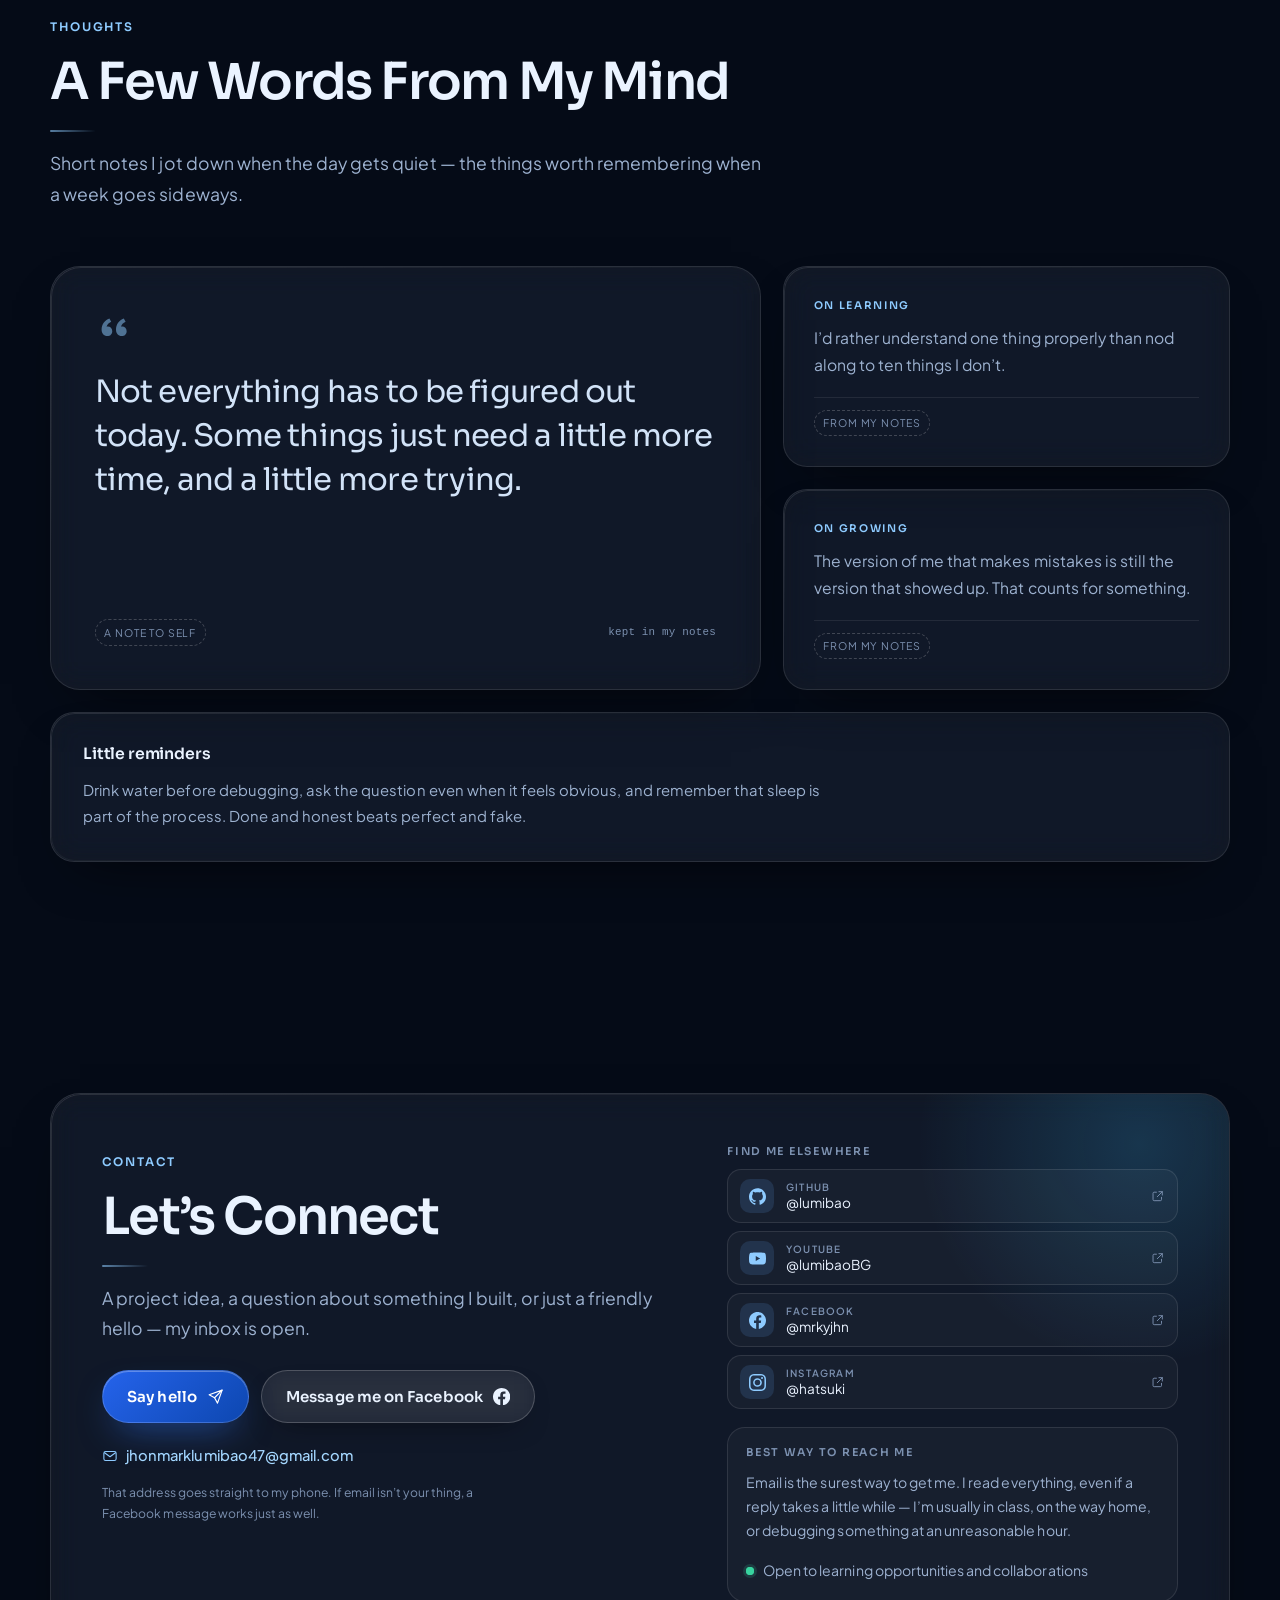
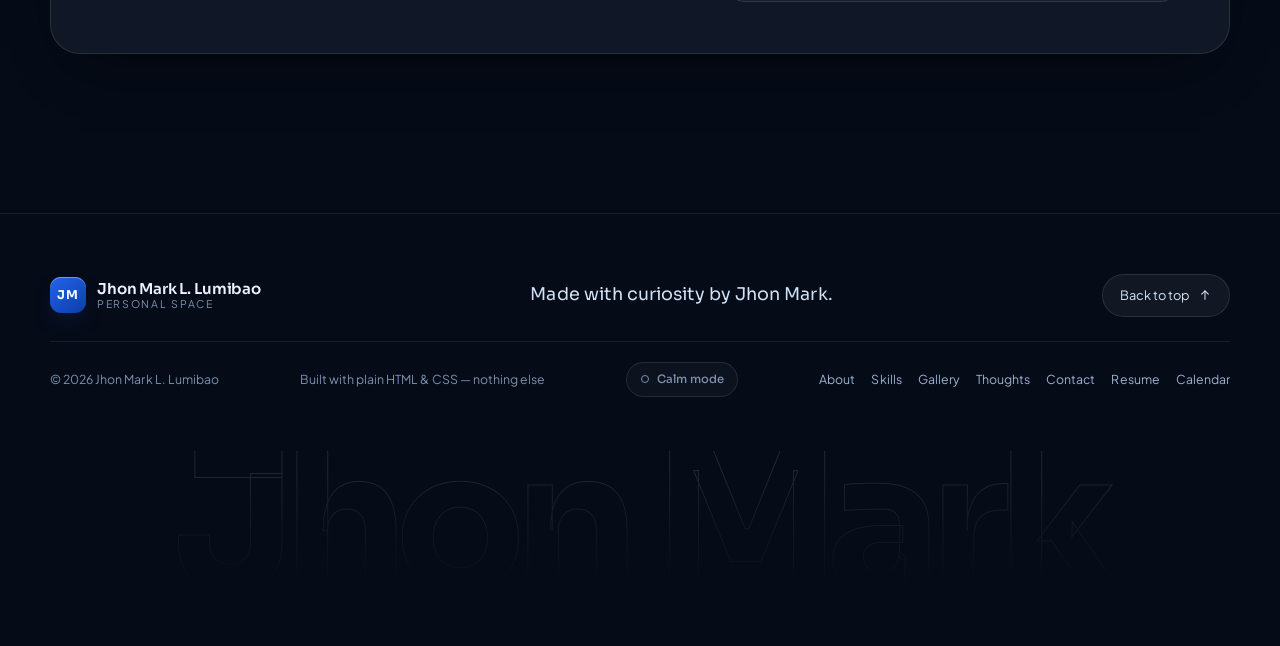
==== commit 14273c79: "Plain code: no comments, and the calendar notes are gone - Removed the two explanation blocks under " ====
--- a/index.html
+++ b/index.html
@@ -1,8 +1,4 @@
 <!DOCTYPE html>
-<!--
-  index.html — Jhon Mark L. Lumibao · Personal Space
-  Single page, plain HTML and CSS. No JavaScript anywhere in this file.
--->
 <html lang="en">
 <head>
   <meta charset="utf-8">
@@ -14,7 +10,6 @@
   <meta name="theme-color" content="#050b17">
   <meta name="color-scheme" content="dark light">
 
-  <!-- Social sharing preview -->
   <meta property="og:type" content="website">
   <meta property="og:url" content="https://lumibao.github.io/Personal-Website/">
   <meta property="og:title" content="Jhon Mark L. Lumibao — My Little Digital Space">
@@ -24,24 +19,19 @@
   <meta name="twitter:card" content="summary_large_image">
   <meta name="twitter:image" content="https://lumibao.github.io/Personal-Website/assets/images/og-cover.jpg">
 
-  <!-- Icons -->
   <link rel="icon" href="assets/icons/JM.png" type="image/png">
   <link rel="apple-touch-icon" href="assets/icons/apple-touch-icon.png">
   <link rel="manifest" href="site.webmanifest">
 
-  <!-- Fonts (self-hosted, subset to the Latin characters this page uses) -->
   <link rel="preload" href="assets/fonts/sora-latin.woff2" as="font" type="font/woff2" crossorigin>
   <link rel="preload" href="assets/fonts/plus-jakarta-sans-latin.woff2" as="font" type="font/woff2" crossorigin>
 
-  <!-- Styles -->
   <link rel="stylesheet" href="css/style.css">
 </head>
 
 <body>
   <a class="skip-link" href="#main">Skip to content</a>
 
-  <!-- Background scene — soft orbs, a faint grid and film grain. Decorative
-       only: aria-hidden and untouchable by the pointer. -->
   <div class="scene" aria-hidden="true">
     <span class="scene__orb scene__orb--one"></span>
     <span class="scene__orb scene__orb--two"></span>
@@ -50,8 +40,6 @@
     <span class="scene__noise"></span>
   </div>
 
-  <!-- Navigation — a floating glass bar. On phones it grows a second row of
-       links that scrolls sideways. -->
   <header class="nav" id="site-nav">
     <div class="nav__bar glass">
       <a class="brand" href="#home" aria-label="Jhon Mark — back to the top">
@@ -75,7 +63,6 @@
       </nav>
 
       <div class="nav__actions">
-        <!-- Light / dark switch — two radio buttons, no script. -->
         <div class="theme-toggle" role="group" aria-label="Colour theme">
           <input class="theme-toggle__input" type="radio" name="jml-theme" id="theme-light">
           <input class="theme-toggle__input" type="radio" name="jml-theme" id="theme-dark" checked>
@@ -99,7 +86,6 @@
 
   <main id="main">
 
-    <!-- Hero -->
     <section class="hero" id="home" aria-labelledby="hero-title">
       <div class="container hero__inner">
 
@@ -114,7 +100,6 @@
             <span class="hero__title-line"><span>I&rsquo;m <em>Jhon Mark.</em></span></span>
           </h1>
 
-          <!-- The rotating role is decorative; the full sentence is read below. -->
           <p class="hero__role">
             <span class="hero__role-label">Currently:</span>
             <span class="hero__roles" aria-hidden="true">
@@ -155,7 +140,6 @@
           </ul>
         </div>
 
-        <!-- Portrait card -->
         <div class="hero__visual">
           <span class="hero__watermark" aria-hidden="true">JM</span>
           <div class="portrait">
@@ -195,8 +179,6 @@
       </a>
     </section>
 
-    <!-- Ticker — decorative strip. Both groups must stay identical so the
-         loop remains seamless. -->
     <div class="ticker" aria-hidden="true">
       <div class="ticker__track">
         <div class="ticker__group">
@@ -222,7 +204,6 @@
       </div>
     </div>
 
-    <!-- About -->
     <section class="section about" id="about" aria-labelledby="about-title">
       <div class="container">
         <header class="section__head" data-reveal>
@@ -292,7 +273,6 @@
       </div>
     </section>
 
-    <!-- Skills -->
     <section class="section skills" id="skills" aria-labelledby="skills-title">
       <div class="container">
         <header class="section__head section__head--center" data-reveal>
@@ -408,7 +388,6 @@
       </div>
     </section>
 
-    <!-- Hobbies -->
     <section class="section hobbies" id="hobbies" aria-labelledby="hobbies-title">
       <div class="container">
         <header class="section__head" data-reveal>
@@ -501,7 +480,6 @@
       </div>
     </section>
 
-    <!-- Gallery -->
     <section class="section gallery" id="gallery" aria-labelledby="gallery-title">
       <div class="container">
         <header class="section__head section__head--center" data-reveal>
@@ -512,8 +490,6 @@
           </p>
         </header>
 
-        <!-- Filters — each choice is a radio button; the stylesheet hides the
-             tiles that do not match. -->
         <div class="gallery__toolbar" data-reveal>
           <div class="filters" role="group" aria-label="Filter the gallery">
             <label class="filter">
@@ -639,8 +615,6 @@
       </div>
     </section>
 
-
-    <!-- Thoughts -->
     <section class="section thoughts" id="thoughts" aria-labelledby="thoughts-title">
       <div class="container">
         <header class="section__head" data-reveal>
@@ -696,7 +670,6 @@
       </div>
     </section>
 
-    <!-- Contact -->
     <section class="section contact" id="contact" aria-labelledby="contact-title">
       <div class="container">
         <div class="contact__card glass" data-reveal>
@@ -783,7 +756,6 @@
     </section>
   </main>
 
-  <!-- Footer -->
   <footer class="footer">
     <div class="container footer__inner">
       <div class="footer__top-row">
@@ -826,8 +798,6 @@
     </div>
   </footer>
 
-  <!-- Lightbox — one panel per photo, opened with a plain #anchor link. -->
-
   <div class="lightbox" id="shot-1" role="dialog" aria-modal="true" aria-labelledby="shot-1-title">
     <a class="lightbox__backdrop" href="#gallery" aria-label="Close and return to the gallery"></a>
 
@@ -1116,7 +1086,6 @@
     </div>
   </div>
 
-  <!-- Icon sprite -->
   <svg class="sprite" xmlns="http://www.w3.org/2000/svg" aria-hidden="true" focusable="false">
     <symbol id="i-sun" viewBox="0 0 24 24"><g fill="none" stroke="currentColor" stroke-width="1.7" stroke-linecap="round"><circle cx="12" cy="12" r="4.1"/><path d="M12 2.8v2.1M12 19.1v2.1M2.8 12h2.1M19.1 12h2.1M5.4 5.4l1.5 1.5M17.1 17.1l1.5 1.5M18.6 5.4l-1.5 1.5M6.9 17.1l-1.5 1.5"/></g></symbol>
     <symbol id="i-moon" viewBox="0 0 24 24"><path d="M20.2 14.4A8.4 8.4 0 0 1 9.6 3.8 8.4 8.4 0 1 0 20.2 14.4Z" fill="none" stroke="currentColor" stroke-width="1.7" stroke-linejoin="round"/></symbol>
--- a/css/style.css
+++ b/css/style.css
@@ -1,41 +1,3 @@
-/* ==========================================================================
-   css/style.css — JHON MARK L. LUMIBAO · PERSONAL SPACE
-   --------------------------------------------------------------------------
-   A blue glassmorphism theme with a light and a dark side.
-
-   HOW THIS FILE IS ORGANISED
-   --------------------------
-   01. Fonts
-   02. Design tokens (colours, radii, shadows, motion)  <-- EDIT COLOURS HERE
-   03. Reset & base
-   04. Accessibility helpers
-   05. Layout primitives (container, sections, headings)
-   06. Background scene (orbs, grid, grain)
-   07. Glass surfaces, buttons, chips
-   08. Navigation + light/dark switch
-   09. Hero
-   10. About
-   11. Skills
-   12. Hobbies
-   13. Gallery + filters
-   14. Lightbox
-   15. Thoughts
-   16. Contact
-   17. Footer + calm mode switch
-   18. Motion & scroll-driven reveals
-   19. Responsive tweaks
-   20. Reduced motion, print, forced colours
-   21. Calm mode
-
-   EDITING TIP
-   -----------
-   Almost every colour, radius, shadow and speed is a CSS variable in
-   section 02. Change it once and the whole site follows.
-   ========================================================================== */
-
-/* ==========================================================================
-   01. FONTS — self-hosted, so the site also works offline
-   ========================================================================== */
 @font-face {
   font-family: "Sora";
   src: url("../assets/fonts/sora-latin.woff2") format("woff2");
@@ -52,41 +14,29 @@
   font-display: swap;
 }
 
-/* ==========================================================================
-   02. DESIGN TOKENS
-   --------------------------------------------------------------------------
-   [EDIT: COLOURS] — DARK THEME is the default, set on :root below.
-   LIGHT THEME lives further down and is switched on by the radio button in
-   the navigation bar (html:has(#theme-light:checked)). Keep both in sync.
-   ========================================================================== */
 :root {
-  /* Type */
-  --font-display: "Sora", "Segoe UI", system-ui, -apple-system, sans-serif;
+    --font-display: "Sora", "Segoe UI", system-ui, -apple-system, sans-serif;
   --font-body: "Plus Jakarta Sans", "Segoe UI", system-ui, -apple-system, sans-serif;
   --font-mono: ui-monospace, "SFMono-Regular", "Cascadia Mono", "Consolas", monospace;
 
-  /* Layout */
-  --container: 1180px;
+    --container: 1180px;
   --gutter: clamp(18px, 4vw, 40px);
   --section-y: clamp(72px, 9vw, 132px);
   --nav-height: 66px;
 
-  /* Radii */
-  --r-xl: 30px;
+    --r-xl: 30px;
   --r-lg: 24px;
   --r-md: 18px;
   --r-sm: 12px;
   --r-pill: 999px;
 
-  /* Motion */
-  --t-fast: 160ms;
+    --t-fast: 160ms;
   --t-med: 300ms;
   --t-slow: 620ms;
   --ease: cubic-bezier(0.22, 0.61, 0.36, 1);
   --ease-spring: cubic-bezier(0.34, 1.4, 0.64, 1);
 
-  /* ---------- DARK THEME (the default) ---------- */
-  color-scheme: dark;
+    color-scheme: dark;
   color-scheme: dark;
 
   --bg: #050b17;
@@ -150,11 +100,6 @@
   --dialog-bg: rgba(10, 22, 41, 0.94);
 }
 
-/* --------------------------------------------------------------------------
-   LIGHT THEME — chosen with the switch in the navigation bar.
-   The switch is two radio buttons, so this is pure CSS: when the "light"
-   radio is checked, the browser re-reads every token below.
-   -------------------------------------------------------------------------- */
 html:has(#theme-light:checked) {
   color-scheme: light;
 
@@ -208,21 +153,16 @@
   --selection: rgba(37, 99, 235, 0.2);
   --scroll-thumb: rgba(21, 84, 214, 0.26);
 
-  /* Level chips */
-  --lv-familiar-bg: rgba(21, 84, 214, 0.1);
+    --lv-familiar-bg: rgba(21, 84, 214, 0.1);
   --lv-familiar-ink: #1048b8;
   --lv-learning-bg: rgba(8, 127, 168, 0.12);
   --lv-learning-ink: #06657f;
   --lv-beginner-bg: rgba(71, 88, 115, 0.12);
   --lv-beginner-ink: #3d506a;
 
-  /* Overlay */
-  --overlay: rgba(9, 22, 43, 0.55);
+    --overlay: rgba(9, 22, 43, 0.55);
   --dialog-bg: rgba(250, 253, 255, 0.94);
 }
-/* ==========================================================================
-   03. RESET & BASE
-   ========================================================================== */
 *,
 *::before,
 *::after {
@@ -342,7 +282,6 @@
   color: var(--text);
 }
 
-/* Custom scrollbar (desktop browsers that support it) */
 @media (min-width: 900px) {
   html {
     scrollbar-color: var(--scroll-thumb) transparent;
@@ -369,10 +308,6 @@
     background-clip: content-box;
   }
 }
-
-/* ==========================================================================
-   04. ACCESSIBILITY HELPERS
-   ========================================================================== */
 
 .visually-hidden {
   position: absolute !important;
@@ -420,17 +355,12 @@
   pointer-events: none;
 }
 
-/* Default size for the inline sprite icons. Element-level specificity means
-   any component rule (e.g. .skill-card__icon svg) can override it. */
 svg {
   width: 1.15em;
   height: 1.15em;
   flex: none;
 }
 
-/* ==========================================================================
-   05. LAYOUT PRIMITIVES
-   ========================================================================== */
 .container {
   width: min(var(--container), 100% - (2 * var(--gutter)));
   margin-inline: auto;
@@ -458,7 +388,6 @@
   color: var(--text);
 }
 
-/* A short gradient rule gives every section title a finished edge */
 .section__title::after {
   content: "";
   display: block;
@@ -509,8 +438,6 @@
   box-shadow: 0 0 0 4px var(--accent-soft), 0 0 18px 2px var(--glow);
 }
 
-/* The ripple is a transform + opacity animation on a pseudo-element, not an
-   animated box-shadow — same look, no repaint on every frame. */
 .eyebrow__dot::after {
   content: "";
   position: absolute;
@@ -521,12 +448,6 @@
   pointer-events: none;
 }
 
-/* ==========================================================================
-   06. BACKGROUND SCENE
-   --------------------------------------------------------------------------
-   Fixed behind everything: three slow orbs, a faint grid and film grain.
-   Purely decorative and never intercepts clicks.
-   ========================================================================== */
 .scene {
   position: fixed;
   inset: 0;
@@ -544,10 +465,7 @@
   display: block;
   border-radius: 50%;
   opacity: var(--scene-opacity);
-  /* No filter: blur() here on purpose. The radial gradients already fade to
-     transparent, so a 70px blur added nothing visible but cost a full-screen
-     repaint on every scroll frame. */
-}
+  }
 
 .scene__orb--one {
   top: -12%;
@@ -603,9 +521,6 @@
   pointer-events: none;
 }
 
-/* ==========================================================================
-   07. GLASS SURFACES, BUTTONS, CHIPS
-   ========================================================================== */
 .glass {
   position: relative;
   background: var(--glass);
@@ -621,7 +536,6 @@
     transform var(--t-med) var(--ease);
 }
 
-/* A soft top highlight, like light catching the edge of the glass */
 .glass::before {
   content: "";
   position: absolute;
@@ -637,9 +551,6 @@
   pointer-events: none;
 }
 
-/* Browsers without backdrop-filter still get a readable, tinted card */
-/* Phones and other touch-first devices pay the most for backdrop blur and see
-   the least of it. Trade it for a slightly more opaque tint. */
 @media (max-width: 820px), (hover: none) and (pointer: coarse) {
   .glass,
   .nav__bar,
@@ -668,7 +579,6 @@
   }
 }
 
-/* ---------- Buttons ---------- */
 .btn {
   --btn-y: 0px;
   position: relative;
@@ -716,7 +626,6 @@
   transform: translateX(3px);
 }
 
-/* One soft pass of light across the primary button on hover */
 .btn--primary::after {
   content: "";
   position: absolute;
@@ -762,7 +671,6 @@
   --btn-y: 0px;
 }
 
-/* ---------- Chips, tags, levels ---------- */
 .chip {
   display: inline-flex;
   align-items: center;
@@ -850,9 +758,6 @@
   animation: pulse-ring 2.6s var(--ease) infinite;
 }
 
-/* ==========================================================================
-   08. NAVIGATION
-   ========================================================================== */
 .nav {
   position: fixed;
   top: 0;
@@ -872,14 +777,11 @@
   margin-inline: auto;
   padding: 9px 10px 9px 14px;
   border-radius: var(--r-pill);
-  /* Always in its "scrolled" state — there is no script to change it */
-  background: var(--nav-bg-scrolled);
+    background: var(--nav-bg-scrolled);
   box-shadow: var(--shadow-sm);
   pointer-events: auto;
 }
 
-/* On phones the bar sits over photos while you scroll the gallery, so it goes
-   nearly solid. This has to come after the rule above to beat it. */
 @media (max-width: 820px), (hover: none) and (pointer: coarse) {
   .nav__bar {
     background: var(--nav-bg-solid);
@@ -888,7 +790,6 @@
   }
 }
 
-/* Brand / JM logo */
 .brand {
   display: inline-flex;
   align-items: center;
@@ -944,7 +845,6 @@
   color: var(--faint);
 }
 
-/* Desktop links */
 .nav__links {
   display: flex;
   align-items: center;
@@ -964,7 +864,6 @@
   transition: color var(--t-fast) var(--ease), background-color var(--t-fast) var(--ease);
 }
 
-/* A small gradient underline grows in on hover */
 .nav__link::after {
   content: "";
   position: absolute;
@@ -978,8 +877,6 @@
   transition: width var(--t-med) var(--ease);
 }
 
-/* The two extra pages are links out of the page, so they get a small arrow and
-   a faint divider to separate them from the in-page anchors. */
 .nav__link--page {
   display: inline-flex;
   align-items: center;
@@ -1006,8 +903,6 @@
   opacity: 0.55;
 }
 
-/* The nav has no "current section" state without a script, so hovering is the
-   only highlight — a soft tinted pill plus the underline. */
 .nav__link:hover {
   color: var(--text);
   background: var(--accent-soft);
@@ -1025,9 +920,6 @@
   flex: none;
 }
 
-/* Light / dark switch — two radio buttons wearing a sliding pill
-   --------------------------------------------------------------------------
-   No JavaScript: the radios carry the state, :has() reads it. */
 .theme-toggle {
   position: relative;
   display: inline-flex;
@@ -1097,7 +989,6 @@
   transition: transform var(--t-med) var(--ease-spring), background var(--t-med) var(--ease);
 }
 
-/* The thumb sits under the sun when light is chosen */
 html:has(#theme-light:checked) .theme-toggle__thumb {
   transform: translateX(0);
   background: linear-gradient(145deg, #ffffff, #d8e8ff);
@@ -1107,7 +998,6 @@
   transform: translateX(30px);
 }
 
-/* Only the icon that matches the current theme is bright */
 .theme-toggle__icon--sun,
 html:has(#theme-dark:checked) .theme-toggle__icon--sun {
   opacity: 0.42;
@@ -1129,13 +1019,11 @@
   opacity: 1;
 }
 
-/* Keyboard focus lands on the hidden radio, so light the whole pill */
 .theme-toggle__input:focus-visible ~ .theme-toggle__track {
   outline: 2px solid var(--focus);
   outline-offset: 3px;
 }
 
-/* Scroll progress line inside the nav bar */
 .nav__progress {
   position: absolute;
   left: 22px;
@@ -1158,7 +1046,6 @@
   opacity: 0.55;
 }
 
-/* The progress line is driven by the scroll position itself — no script. */
 @supports (animation-timeline: scroll()) {
   @media (prefers-reduced-motion: no-preference) {
     .nav__progress span {
@@ -1173,9 +1060,6 @@
   to   { transform: scaleX(1); }
 }
 
-/* ==========================================================================
-   09. HERO
-   ========================================================================== */
 .hero {
   position: relative;
   display: flex;
@@ -1218,7 +1102,6 @@
   display: block;
 }
 
-/* The name gets the blue gradient treatment */
 .hero__title em {
   font-style: normal;
   color: var(--accent);
@@ -1234,8 +1117,6 @@
   }
 }
 
-/* The headline rises into place on load. The animation ends in its natural
-   visible state, so it is safe even when JavaScript never loads. */
 .hero__title-line > span {
   animation: line-rise 1s var(--ease) both;
 }
@@ -1271,7 +1152,6 @@
   vertical-align: bottom;
 }
 
-/* All four phrases share one cell, so the line never jumps width */
 .hero__role-item {
   grid-area: 1 / 1;
   opacity: 0;
@@ -1291,7 +1171,6 @@
   100% { opacity: 0; transform: translateY(-7px); }
 }
 
-/* With reduced motion the first phrase simply stays put */
 @media (prefers-reduced-motion: reduce) {
   .hero__role-item {
     animation: none;
@@ -1352,7 +1231,6 @@
   padding: 0.4rem 0.75rem;
 }
 
-/* ---------- Portrait collage ---------- */
 .hero__visual {
   position: relative;
   display: grid;
@@ -1446,7 +1324,6 @@
   box-shadow: 0 0 0 3px rgba(56, 211, 159, 0.16);
 }
 
-/* Floating glass labels around the portrait */
 .float-chip {
   position: absolute;
   display: flex;
@@ -1501,7 +1378,6 @@
   animation-delay: -5.2s;
 }
 
-/* Oversized outlined monogram behind the portrait — pure decoration */
 .hero__watermark {
   position: absolute;
   z-index: 0;
@@ -1565,10 +1441,6 @@
   animation: scroll-dot 2.4s var(--ease) infinite;
 }
 
-/* --------------------------------------------------------------------------
-   The quiet ticker that carries the page from the hero into the story.
-   Two identical groups + one transform = a seamless loop with no repaint.
-   -------------------------------------------------------------------------- */
 .ticker {
   position: relative;
   overflow: hidden;
@@ -1645,9 +1517,6 @@
   }
 }
 
-/* ==========================================================================
-   10. ABOUT
-   ========================================================================== */
 .about__grid {
   display: grid;
   grid-template-columns: minmax(0, 0.84fr) minmax(0, 1.16fr);
@@ -1773,9 +1642,6 @@
   color: var(--text-soft);
 }
 
-/* ==========================================================================
-   11. SKILLS
-   ========================================================================== */
 .skills__grid {
   display: grid;
   grid-template-columns: repeat(auto-fit, minmax(min(100%, 255px), 1fr));
@@ -1855,16 +1721,11 @@
   padding-top: 6px;
 }
 
-
-/* The last card is a gentle note rather than a skill */
 .skill-card--note {
   border-style: dashed;
   background: var(--glass-soft);
 }
 
-/* ==========================================================================
-   12. HOBBIES
-   ========================================================================== */
 .hobbies__grid {
   display: grid;
   grid-template-columns: repeat(3, minmax(0, 1fr));
@@ -1971,7 +1832,6 @@
   opacity: 0.8;
 }
 
-/* Wide banner strip under the hobby cards */
 .hobbies__banner {
   position: relative;
   margin-top: clamp(22px, 3vw, 36px);
@@ -2012,9 +1872,6 @@
   color: var(--text-soft);
 }
 
-/* ==========================================================================
-   13. GALLERY + FILTERS
-   ========================================================================== */
 .gallery__toolbar {
   display: flex;
   align-items: center;
@@ -2071,7 +1928,6 @@
   background: var(--glass-strong);
 }
 
-/* The chosen filter lights up. :has() reads the radio inside the label. */
 .filter:has(.filter__input:checked) {
   color: var(--btn-ink);
   background: linear-gradient(135deg, var(--btn-from), var(--btn-to));
@@ -2158,8 +2014,7 @@
 .gallery__item--feature {
   grid-column: span 2;
   grid-row: span 2;
-  /* Stays square so it lines up with the two rows it covers */
-  aspect-ratio: 1;
+    aspect-ratio: 1;
 }
 
 @media (hover: none) {
@@ -2217,9 +2072,7 @@
   font-size: 0.92rem;
   font-weight: 500;
   line-height: 1.35;
-  /* Titles are the original file names and can be long. Two lines, then an
-     ellipsis — the full name is in the lightbox title. */
-  display: -webkit-box;
+    display: -webkit-box;
   -webkit-box-orient: vertical;
   -webkit-line-clamp: 2;
   line-clamp: 2;
@@ -2268,8 +2121,6 @@
   transform: scale(1) rotate(0deg);
 }
 
-/* Touch screens have no hover — keep the labels visible, with a deeper scrim
-   so white text stays readable on a bright photo */
 @media (hover: none) {
   .gallery__item::after {
     opacity: 1;
@@ -2286,24 +2137,12 @@
   }
 }
 
-/* ------------------------------------------------------------------------
-   GALLERY FILTERING — pure CSS.
-   Checking a filter hides every tile that belongs to another category.
-   ------------------------------------------------------------------------ */
 html:has(#filter-me:checked) .gallery__item:not([data-category="me"]),
 html:has(#filter-memories:checked) .gallery__item:not([data-category="memories"]),
 html:has(#filter-projects:checked) .gallery__item:not([data-category="projects"]) {
   display: none;
 }
 
-/* ==========================================================================
-   14. LIGHTBOX
-   ========================================================================== */
-/* ------------------------------------------------------------------------
-   LIGHTBOX — one panel per photo, shown when its id is the URL fragment.
-   A fixed element is already in the viewport, so opening a panel does not
-   scroll the page. Close / prev / next are ordinary links.
-   ------------------------------------------------------------------------ */
 .lightbox {
   position: fixed;
   inset: 0;
@@ -2503,9 +2342,6 @@
   transform: none;
 }
 
-/* ==========================================================================
-   15. THOUGHTS
-   ========================================================================== */
 .thoughts__grid {
   display: grid;
   grid-template-columns: minmax(0, 1.35fr) minmax(0, 0.85fr);
@@ -2616,9 +2452,6 @@
   color: var(--muted);
 }
 
-/* ==========================================================================
-   16. CONTACT
-   ========================================================================== */
 .contact__card {
   position: relative;
   overflow: hidden;
@@ -2629,7 +2462,6 @@
   border-radius: var(--r-xl);
 }
 
-/* A soft light source in the top-right corner of the contact card */
 .contact__card::after {
   content: "";
   position: absolute;
@@ -2806,9 +2638,6 @@
   color: var(--muted);
 }
 
-/* ==========================================================================
-   17. FOOTER
-   ========================================================================== */
 .footer {
   position: relative;
   margin-top: clamp(20px, 4vw, 44px);
@@ -2883,7 +2712,6 @@
   color: var(--faint);
 }
 
-/* A wide, quiet wordmark closing the page */
 .footer__wordmark {
   margin-top: clamp(16px, 3vw, 30px);
   font-family: var(--font-display);
@@ -2978,13 +2806,6 @@
   color: var(--accent);
 }
 
-/* ==========================================================================
-   18. MOTION & SCROLL-DRIVEN REVEALS
-   --------------------------------------------------------------------------
-   All motion lives here so it is easy to slow down or switch off.
-   Reveals run on the browser's own scroll timeline, so they work with no
-   script at all — and the content is simply visible where it is unsupported.
-   ========================================================================== */
 @keyframes dot-ripple {
   0%, 100% { transform: scale(0.9); opacity: 0.55; }
   50%      { transform: scale(1.9); opacity: 0; }
@@ -3048,9 +2869,6 @@
   to   { opacity: 1; transform: scale(1); }
 }
 
-/* Scroll reveals without JavaScript: the browser's own scroll timeline fades
-   each block in as it enters the viewport. Where scroll-driven animations are
-   not supported the content is simply visible from the start. */
 @supports (animation-timeline: view()) {
   @media (prefers-reduced-motion: no-preference) {
     [data-reveal] {
@@ -3066,21 +2884,12 @@
   to   { opacity: 1; transform: translateY(0); }
 }
 
-/* Floating labels and portrait pause when hovered, so text stays readable */
 .portrait:hover,
 .portrait:hover + .float-chip,
 .float-chip:hover {
   animation-play-state: paused;
 }
 
-/* ==========================================================================
-   19. RESPONSIVE
-   --------------------------------------------------------------------------
-   Mobile-first would be ideal, but the design is progressive: everything is
-   fluid, and these breakpoints only simplify layouts as space shrinks.
-   ========================================================================== */
-
-/* Narrower laptops: give the nav links a little more room */
 @media (max-width: 1180px) {
   .nav__link {
     font-size: 0.82rem;
@@ -3116,16 +2925,12 @@
   }
 }
 
-/* Small screens: the nav bar grows a second row of links that scrolls
-   sideways. No hamburger, so there is no menu state to lose. */
 @media (max-width: 980px) {
-  /* The monogram would sit entirely behind the portrait at this size */
-  .hero__watermark {
+    .hero__watermark {
     display: none;
   }
 
-  /* Anchor jumps need to clear the taller two-row bar */
-  html {
+    html {
     scroll-padding-top: calc(var(--nav-height) + 20px);
   }
 
@@ -3205,7 +3010,6 @@
   }
 }
 
-/* Eight links need slightly tighter padding before the two-row layout kicks in */
 @media (min-width: 981px) and (max-width: 1140px) {
   .nav__bar {
     gap: 8px;
@@ -3314,9 +3118,7 @@
     line-height: 1.3;
   }
 
-  /* On a small tile the round zoom badge fights the label — the whole tile is
-     the link, so drop it and leave the photo room to breathe. */
-  .gallery__zoom {
+    .gallery__zoom {
     display: none;
   }
 
@@ -3428,7 +3230,6 @@
   }
 }
 
-/* Short landscape phones: don't force a full-height hero */
 @media (max-height: 620px) and (min-width: 720px) {
   .hero {
     min-height: auto;
@@ -3436,9 +3237,6 @@
   }
 }
 
-/* ==========================================================================
-   20. REDUCED MOTION, PRINT & FORCED COLOURS
-   ========================================================================== */
 @media (prefers-reduced-motion: reduce) {
   html {
     scroll-behavior: auto;
@@ -3538,13 +3336,6 @@
   }
 }
 
-/* ==========================================================================
-   21. CALM MODE
-   --------------------------------------------------------------------------
-   The footer switch sets data-calm="true" on <html>. It is a real, persisted
-   preference: motion stops, the glass turns solid, and the grain disappears.
-   Everything here is additive, so the normal design is untouched.
-   ========================================================================== */
 html:has(#calm-switch:checked) .scene__orb,
 html:has(#calm-switch:checked) .portrait,
 html:has(#calm-switch:checked) .portrait__glow,
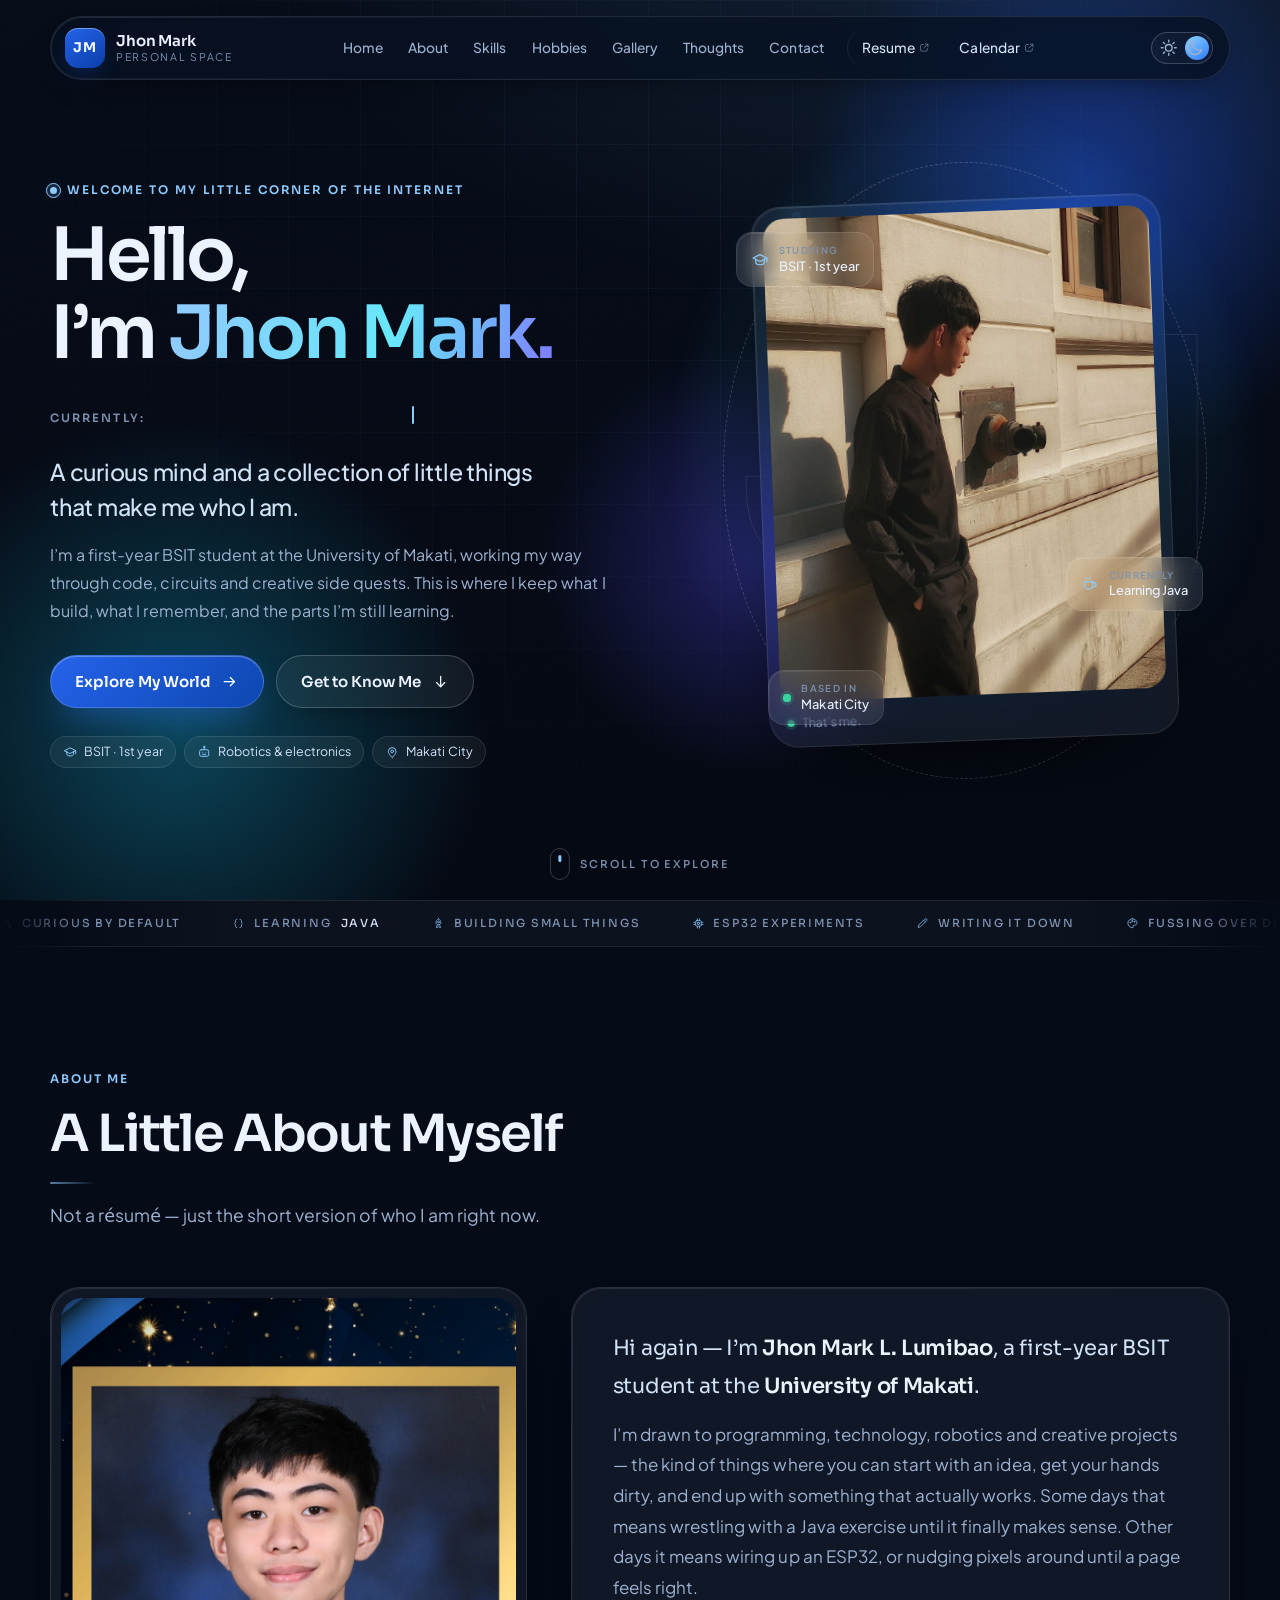
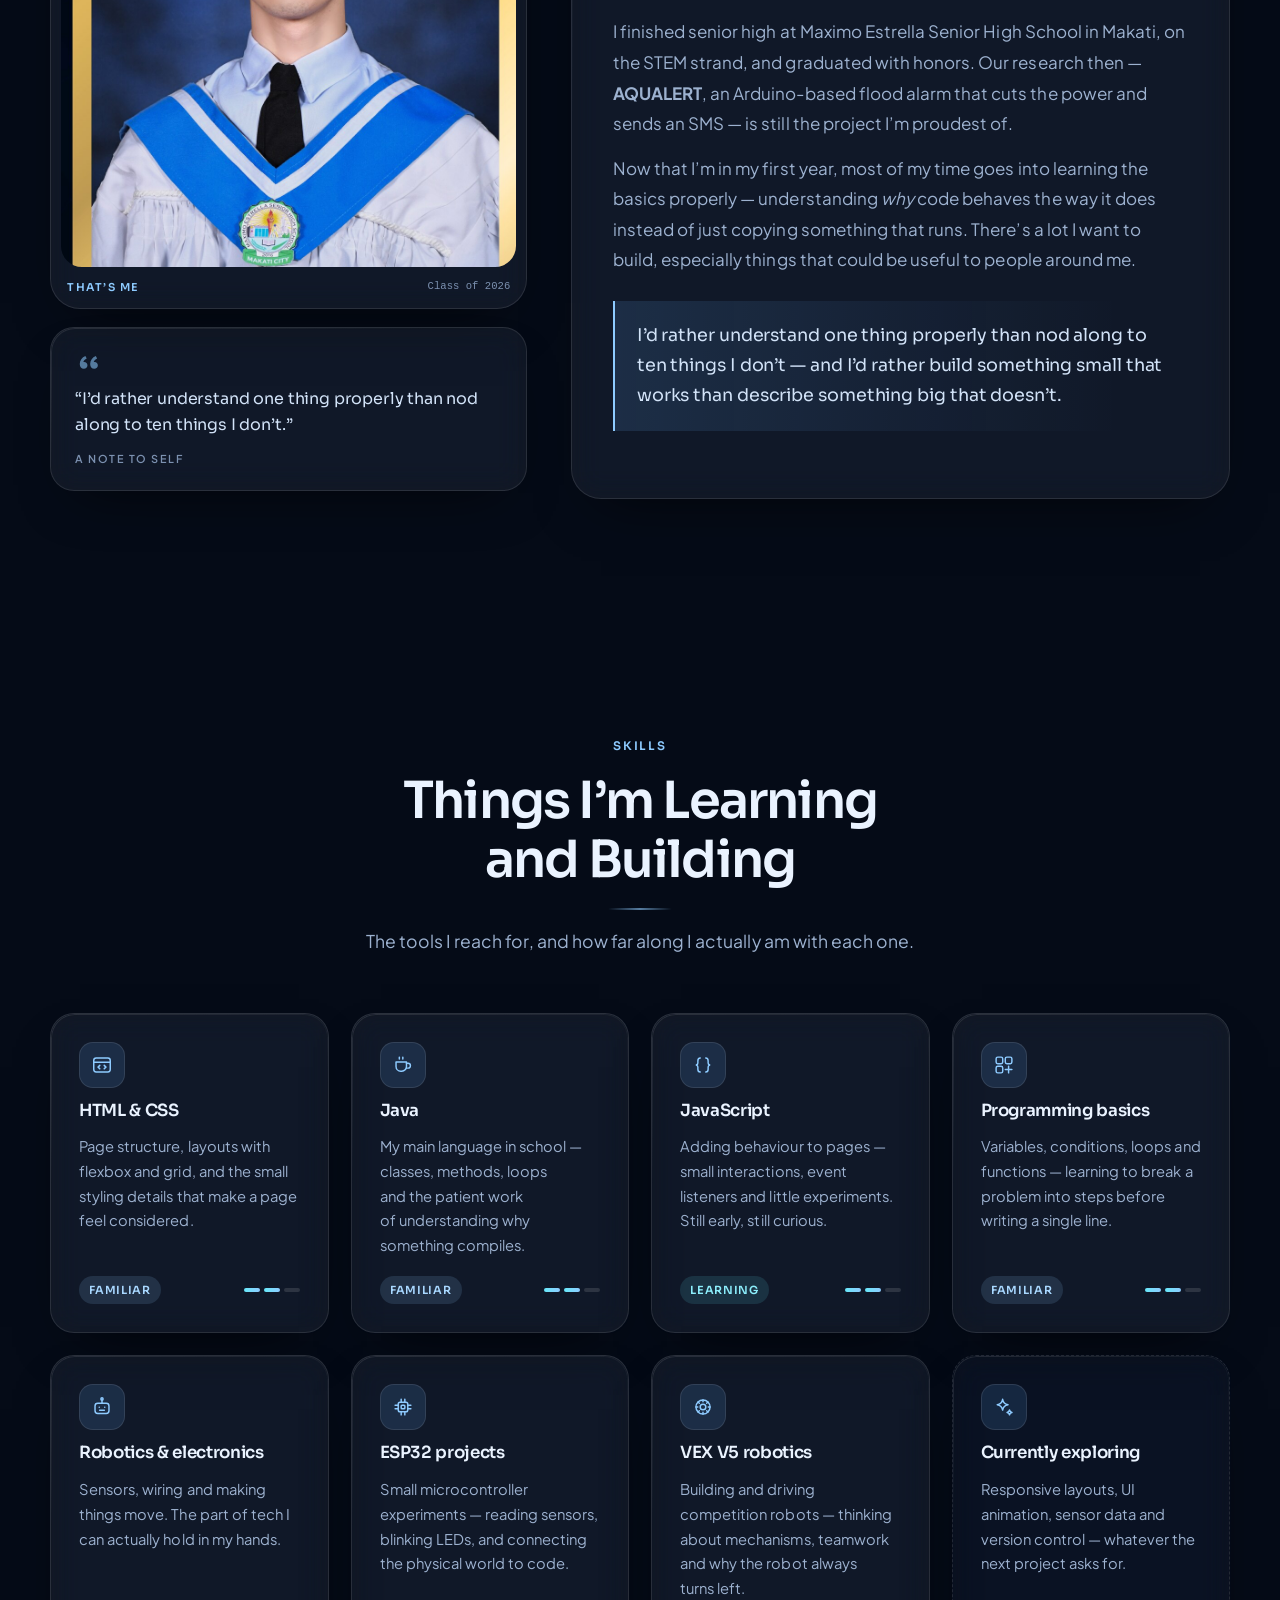
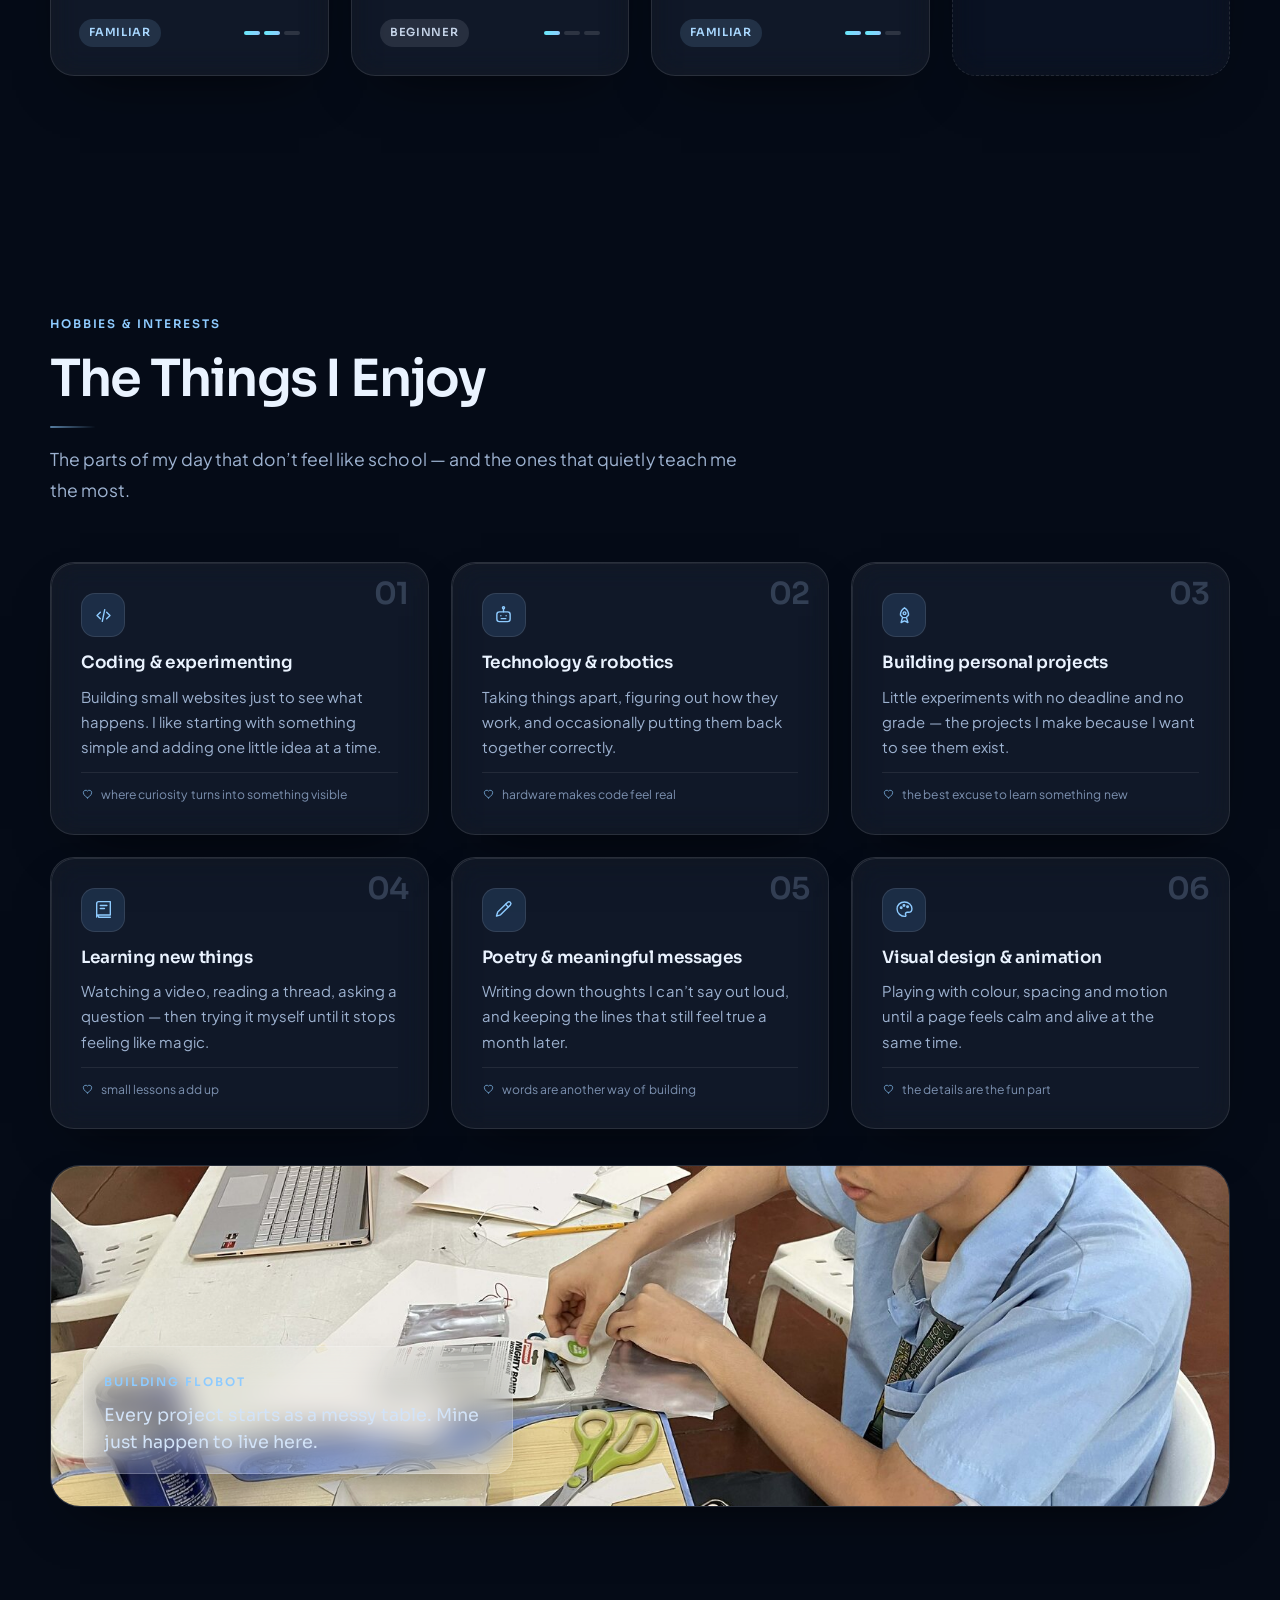
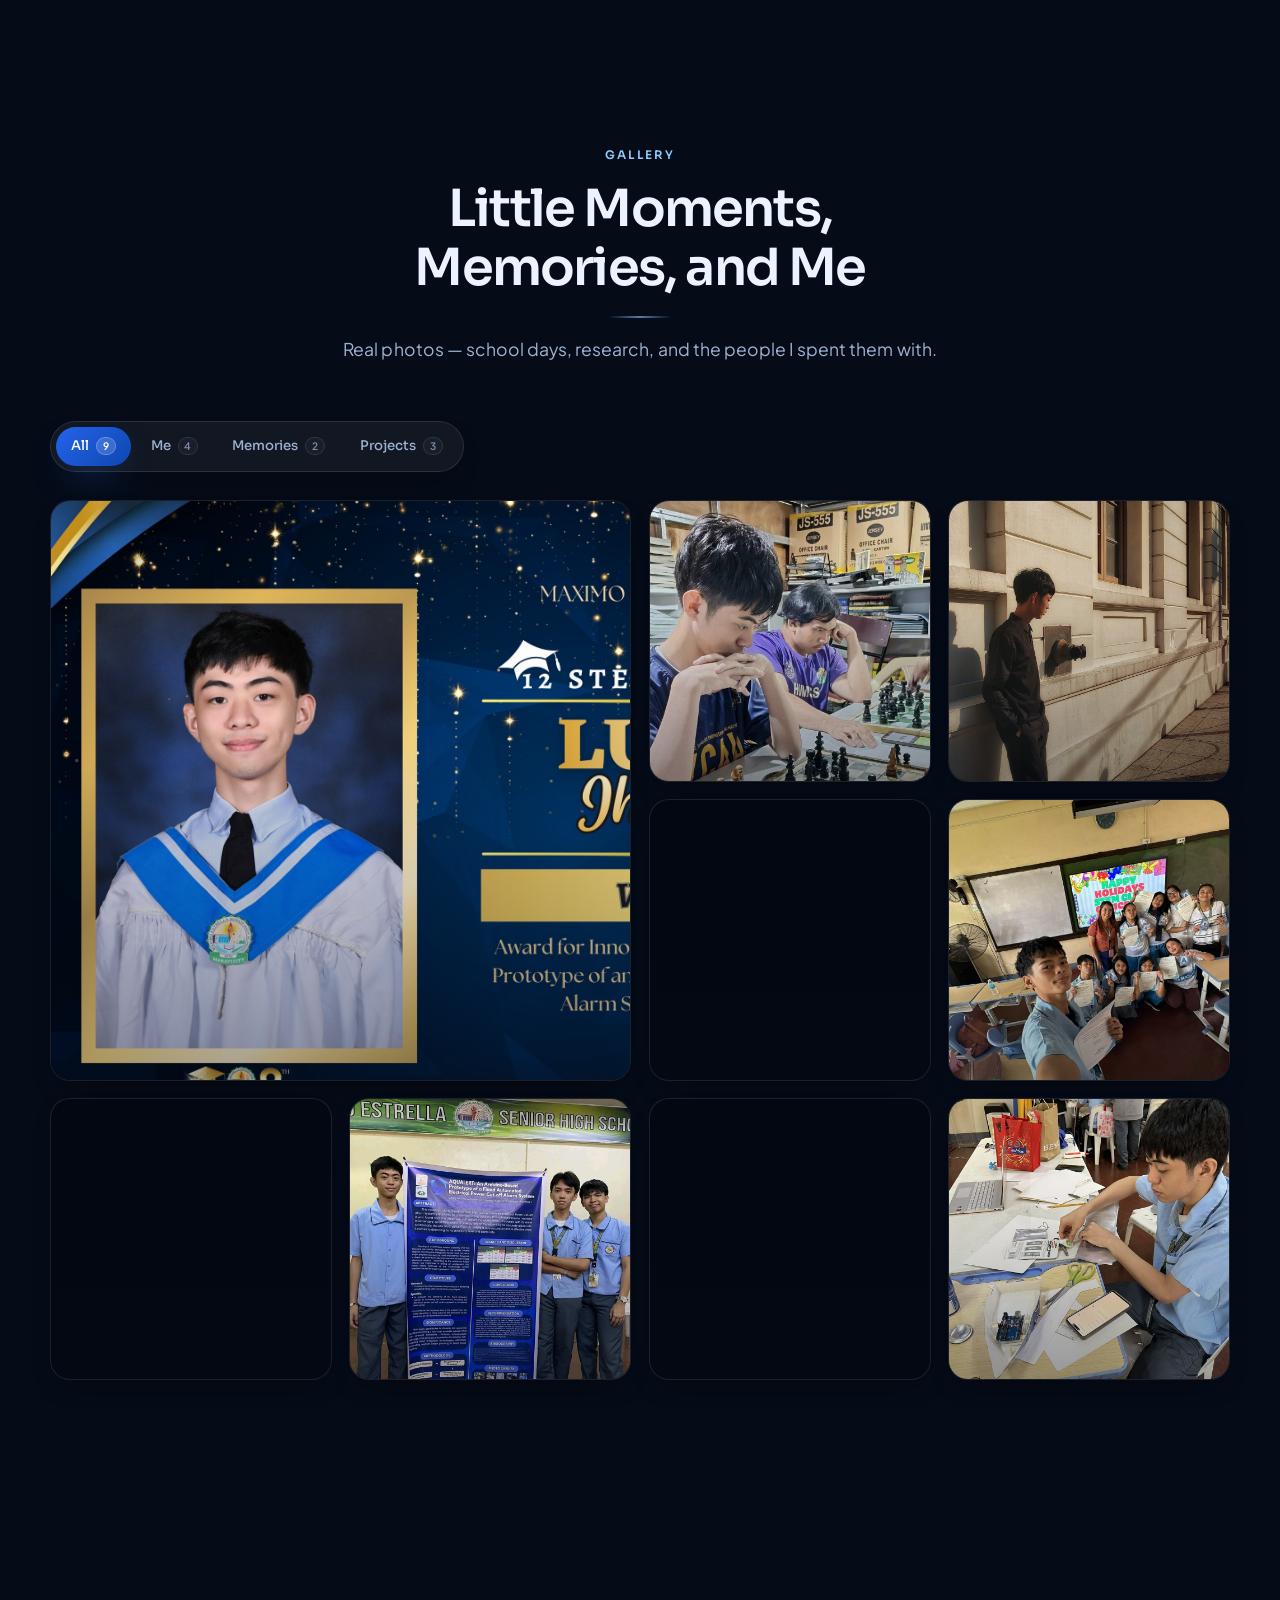
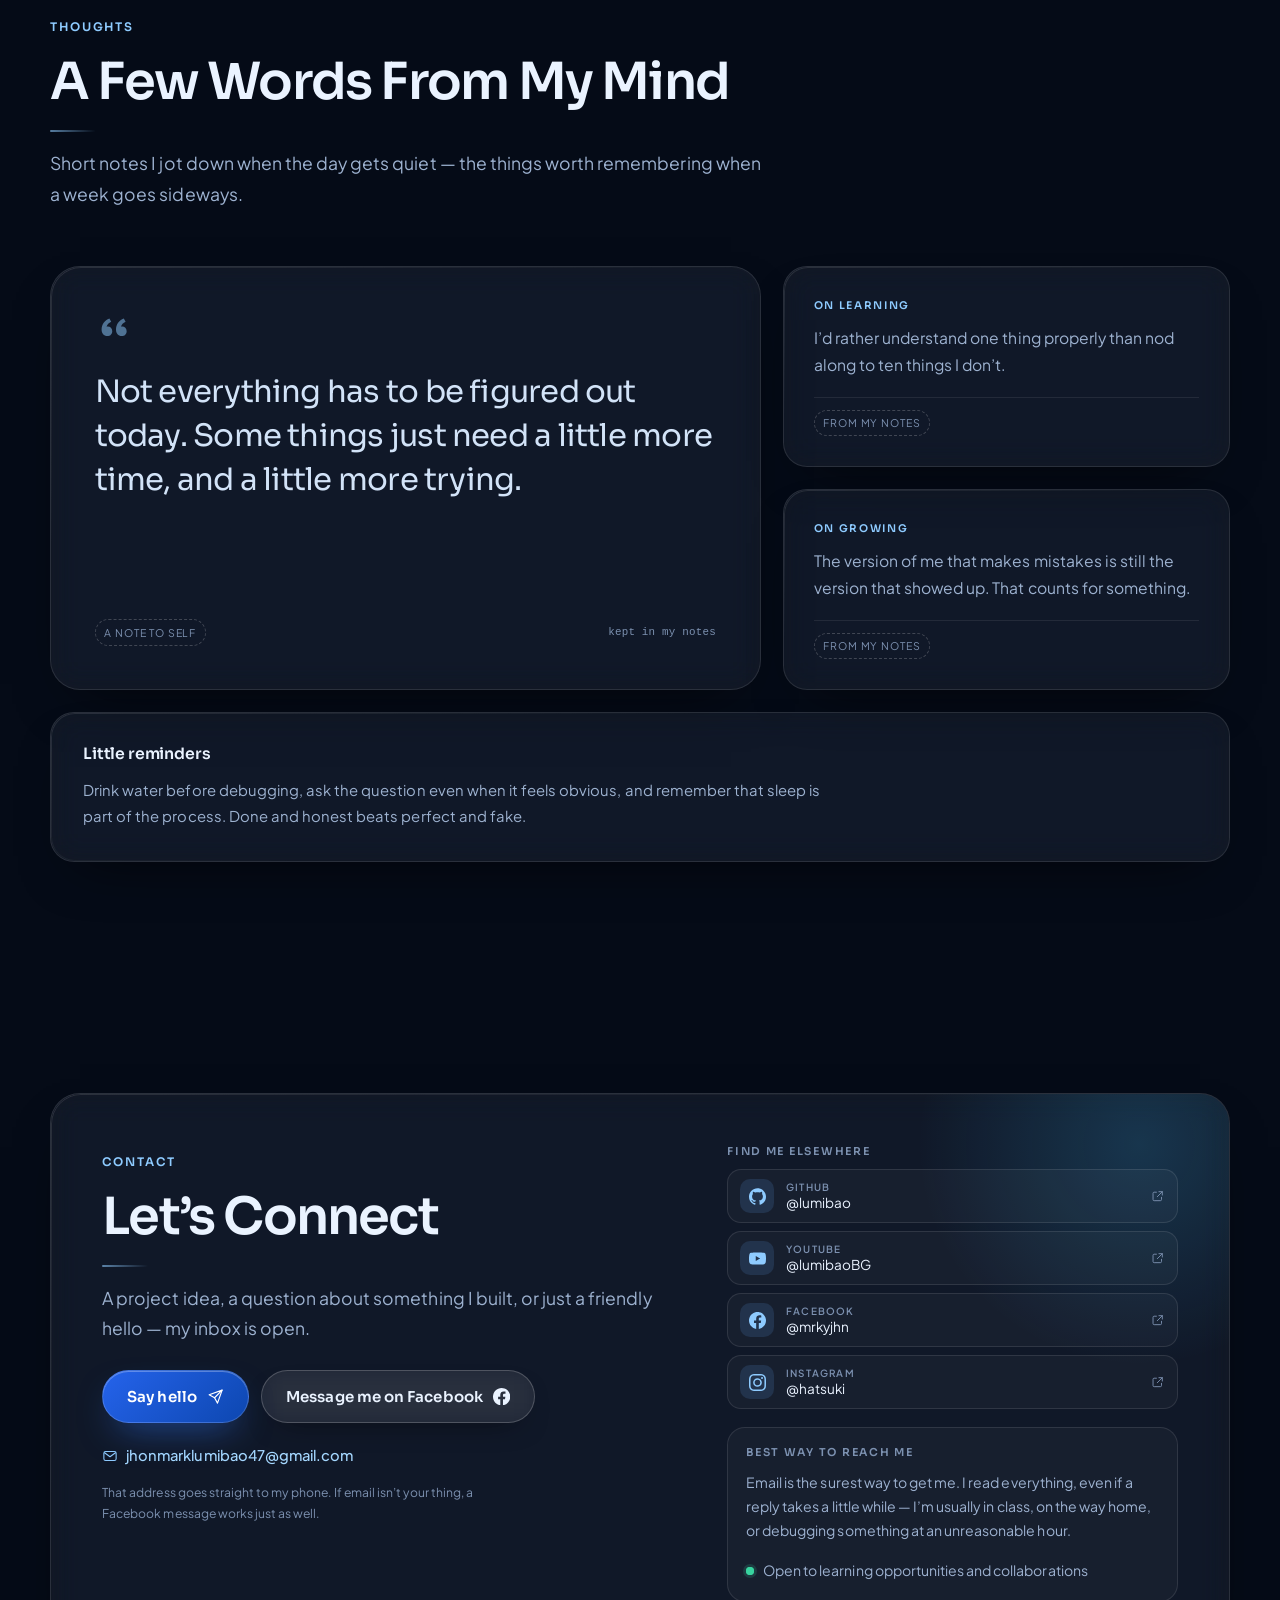
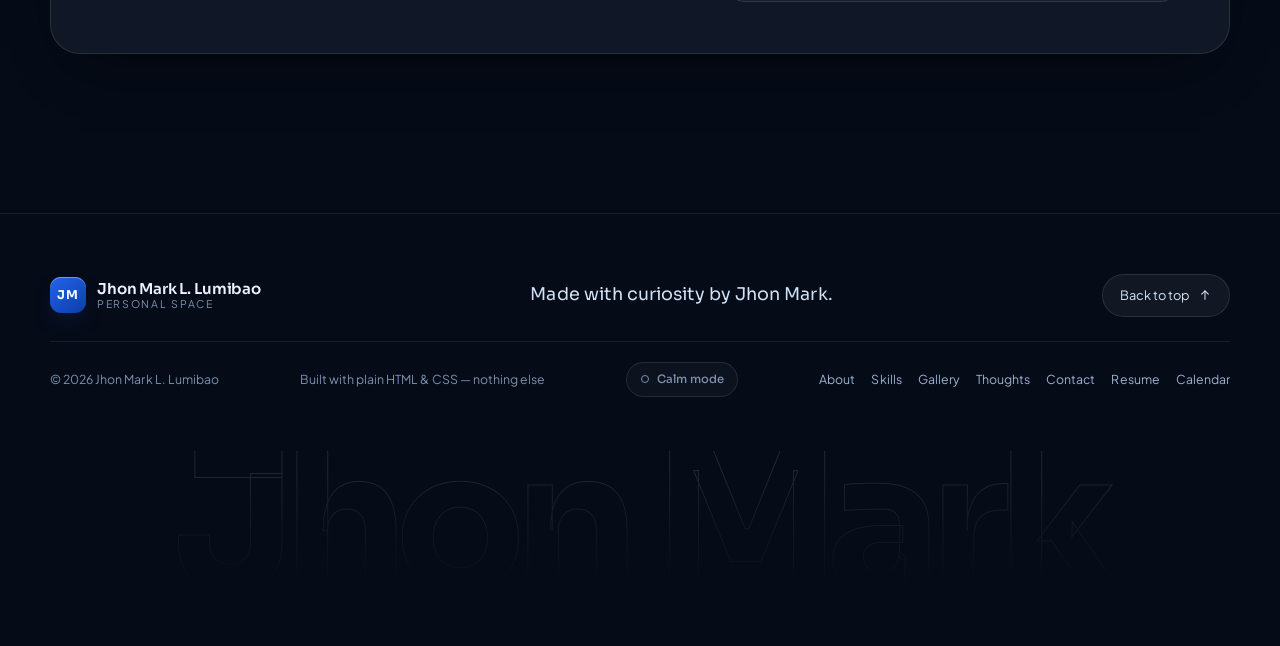
==== commit e5d43e7a: "Link preview: use the banner photo instead of the blue cover When the site is shared, the preview no" ====
--- a/index.html
+++ b/index.html
@@ -14,10 +14,13 @@
   <meta property="og:url" content="https://lumibao.github.io/Personal-Website/">
   <meta property="og:title" content="Jhon Mark L. Lumibao — My Little Digital Space">
   <meta property="og:description" content="A first-year BSIT student at the University of Makati. Code, circuits and the little things that make a person. Welcome to my space.">
-  <meta property="og:image" content="https://lumibao.github.io/Personal-Website/assets/images/og-cover.jpg">
-  <meta property="og:image:alt" content="Blue cover reading: HELLO, I'm Jhon Mark. BSIT student at the University of Makati.">
+  <meta property="og:image" content="https://lumibao.github.io/Personal-Website/assets/images/og-banner.jpg">
+  <meta property="og:image:alt" content="Jhon Mark leaning against a sunlit stone wall in a dark polo shirt.">
+  <meta property="og:image:width" content="1200">
+  <meta property="og:image:height" content="630">
   <meta name="twitter:card" content="summary_large_image">
-  <meta name="twitter:image" content="https://lumibao.github.io/Personal-Website/assets/images/og-cover.jpg">
+  <meta name="twitter:image" content="https://lumibao.github.io/Personal-Website/assets/images/og-banner.jpg">
+  <meta name="twitter:image:alt" content="Jhon Mark leaning against a sunlit stone wall in a dark polo shirt.">
 
   <link rel="icon" href="assets/icons/JM.png" type="image/png">
   <link rel="apple-touch-icon" href="assets/icons/apple-touch-icon.png">
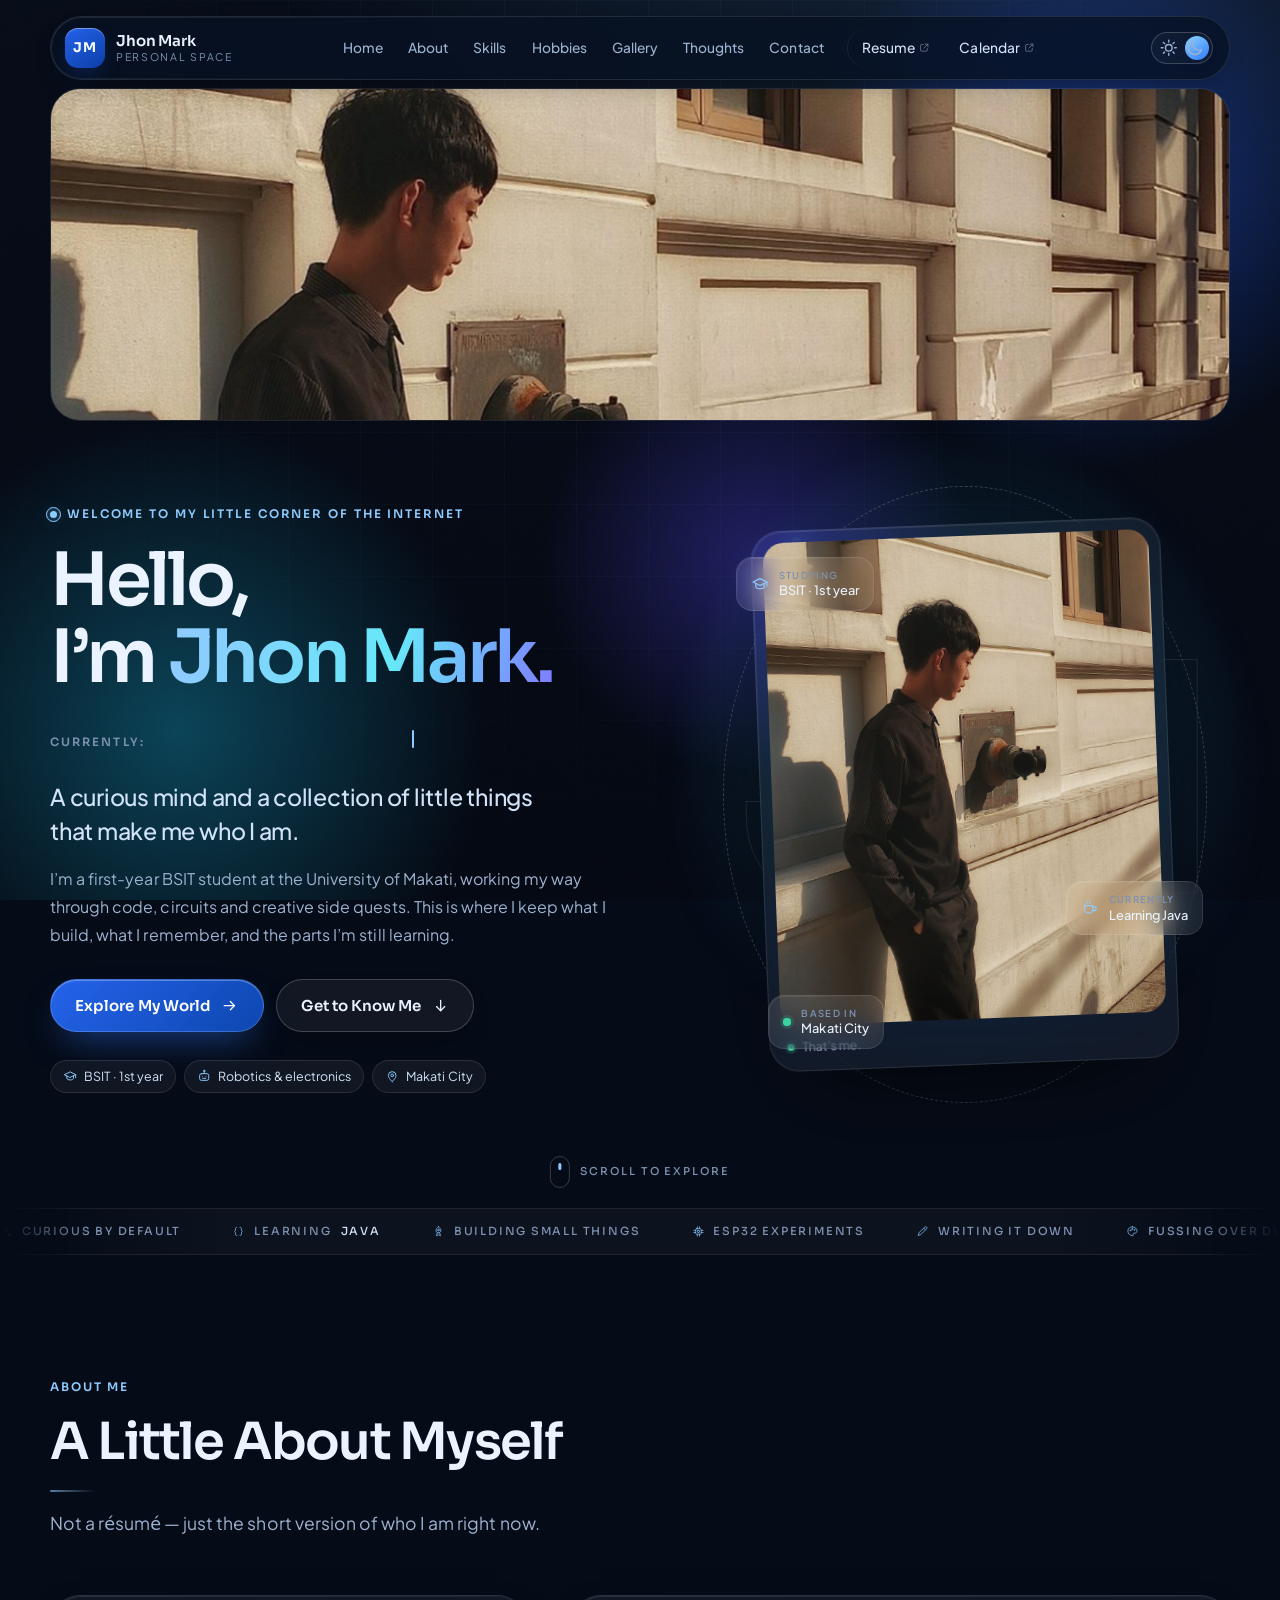
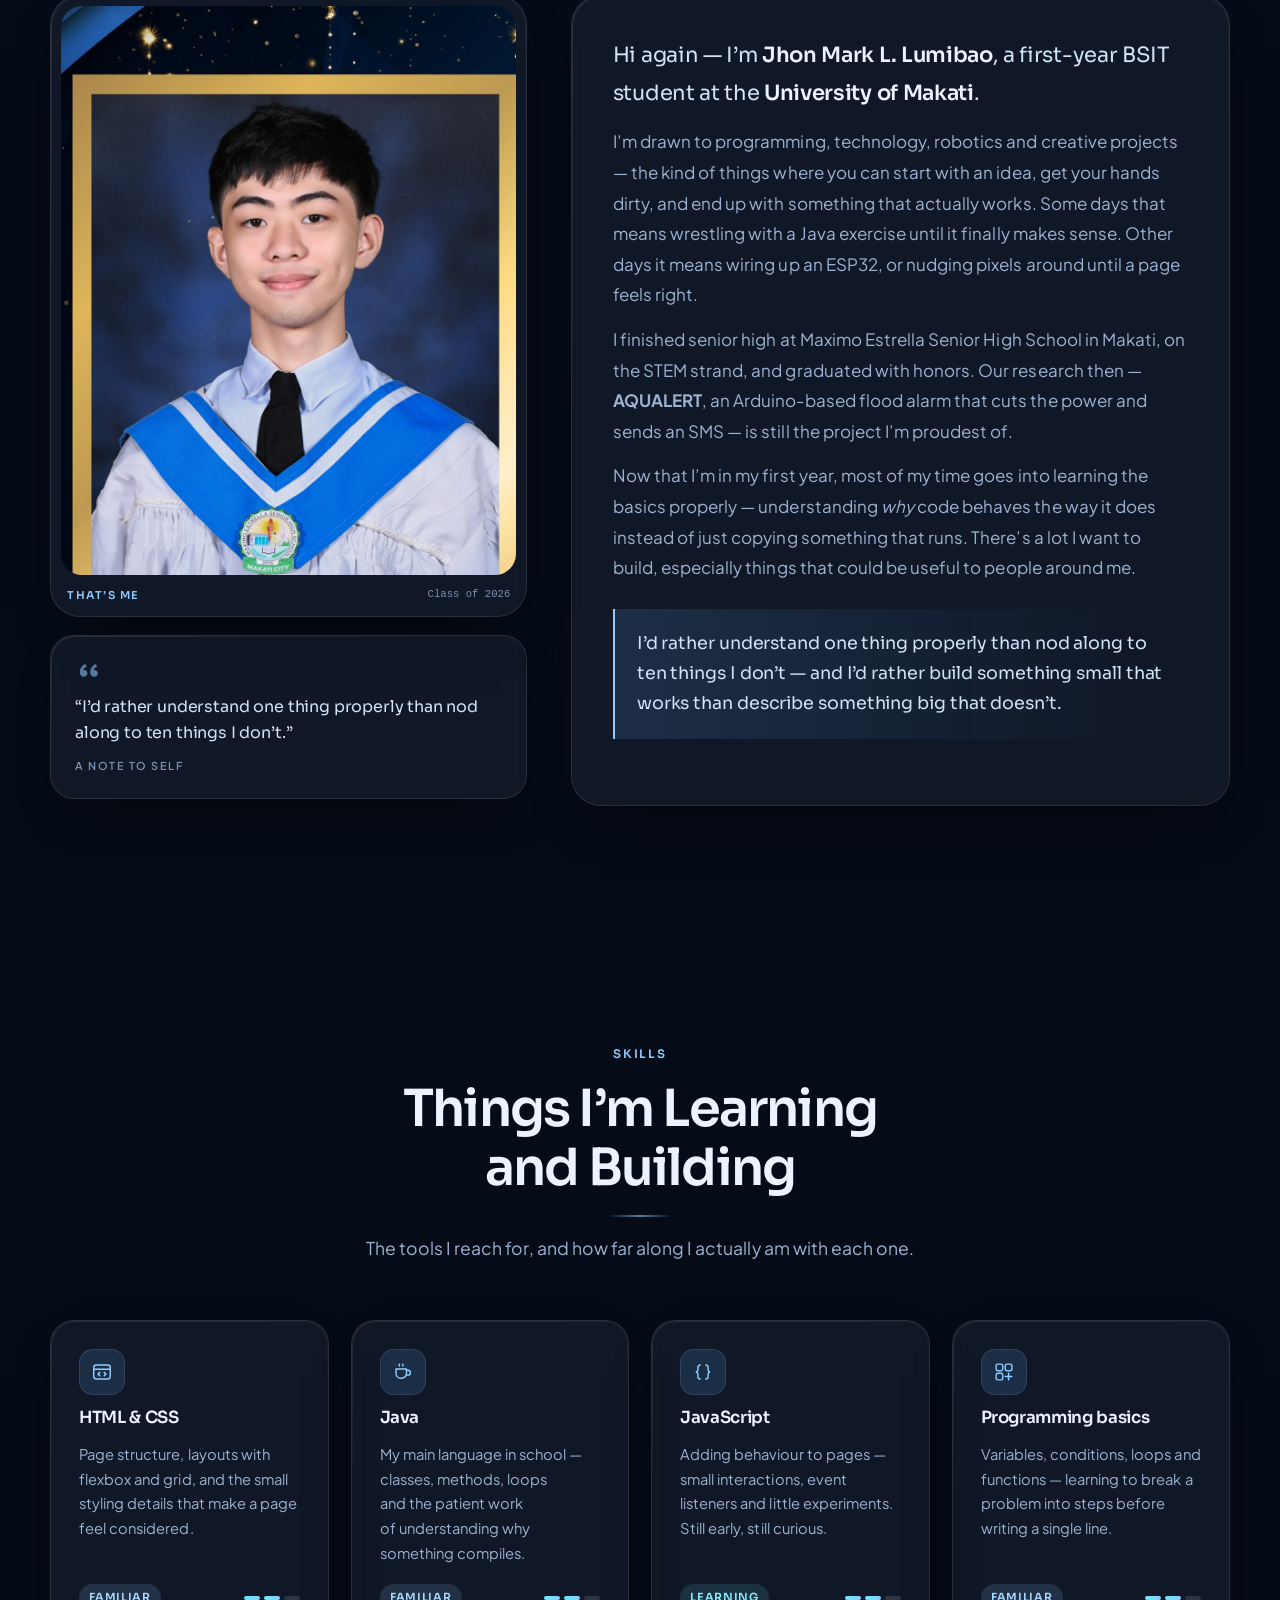
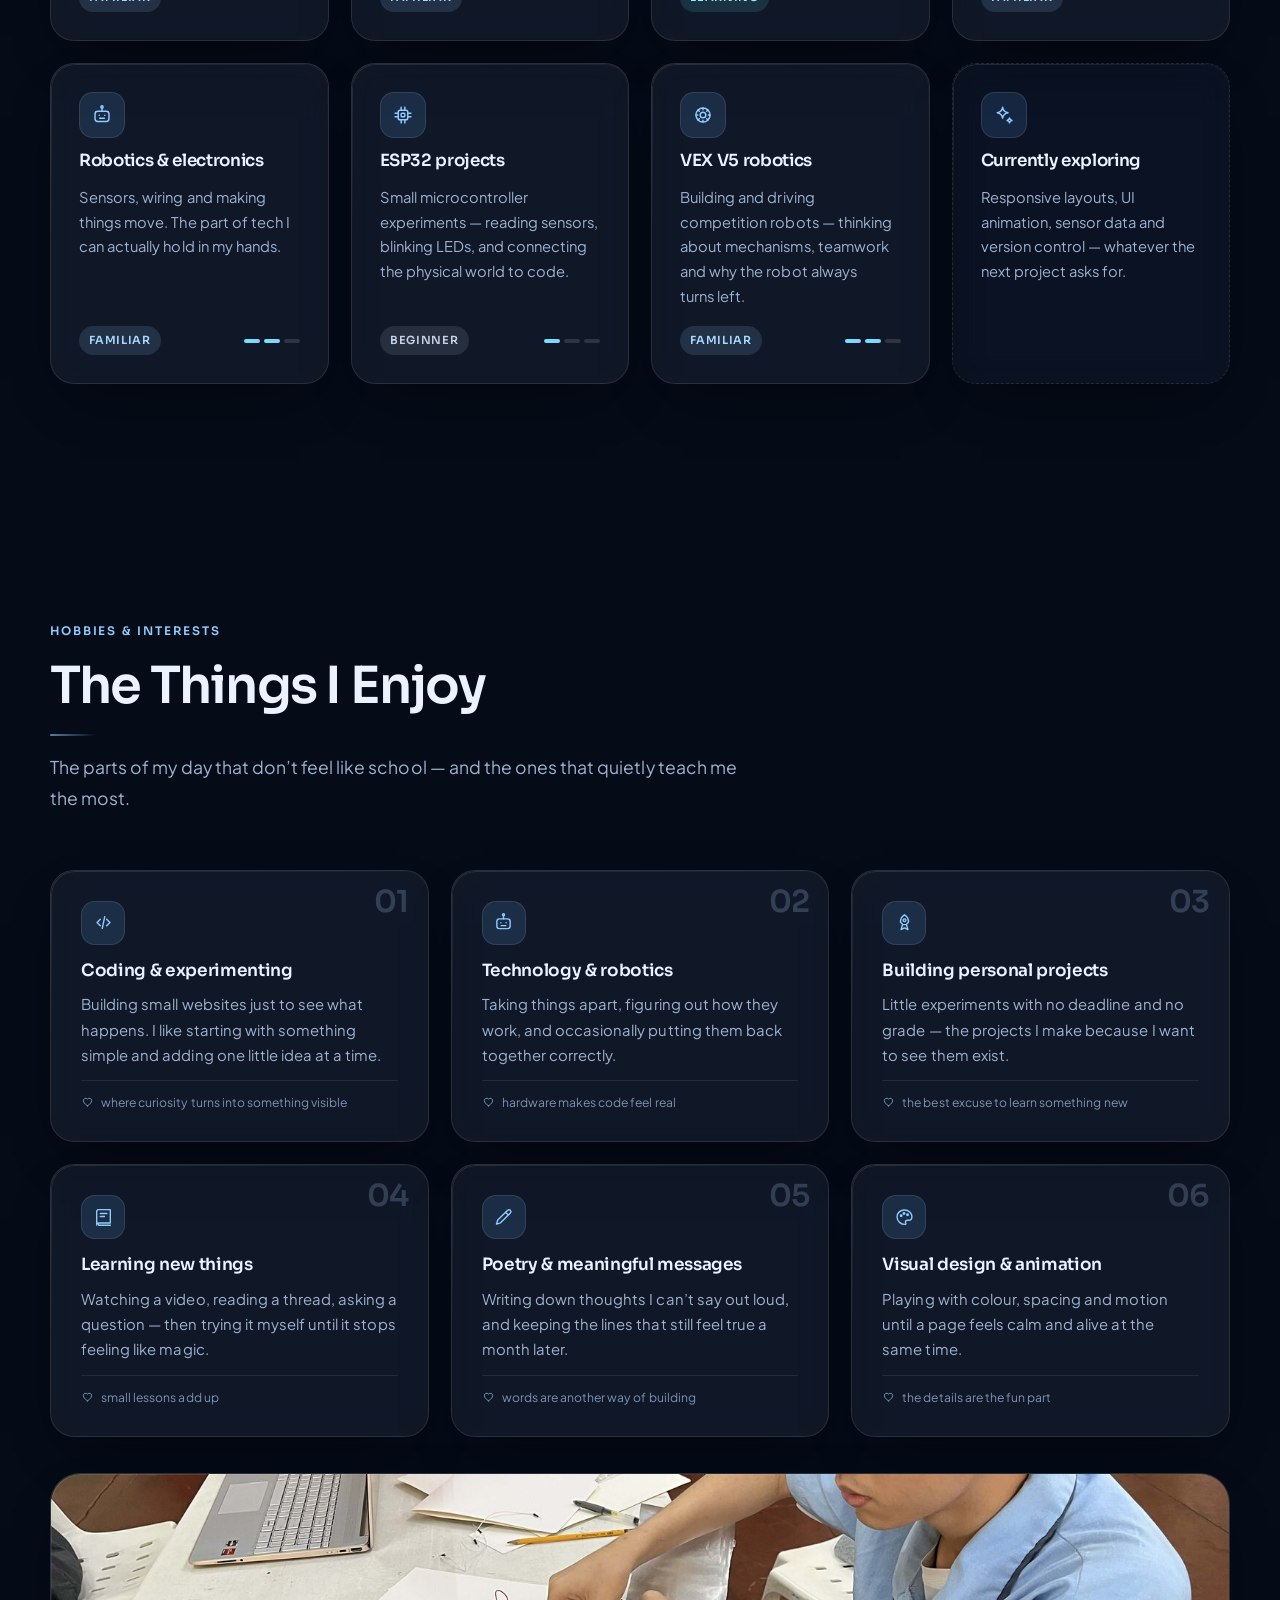
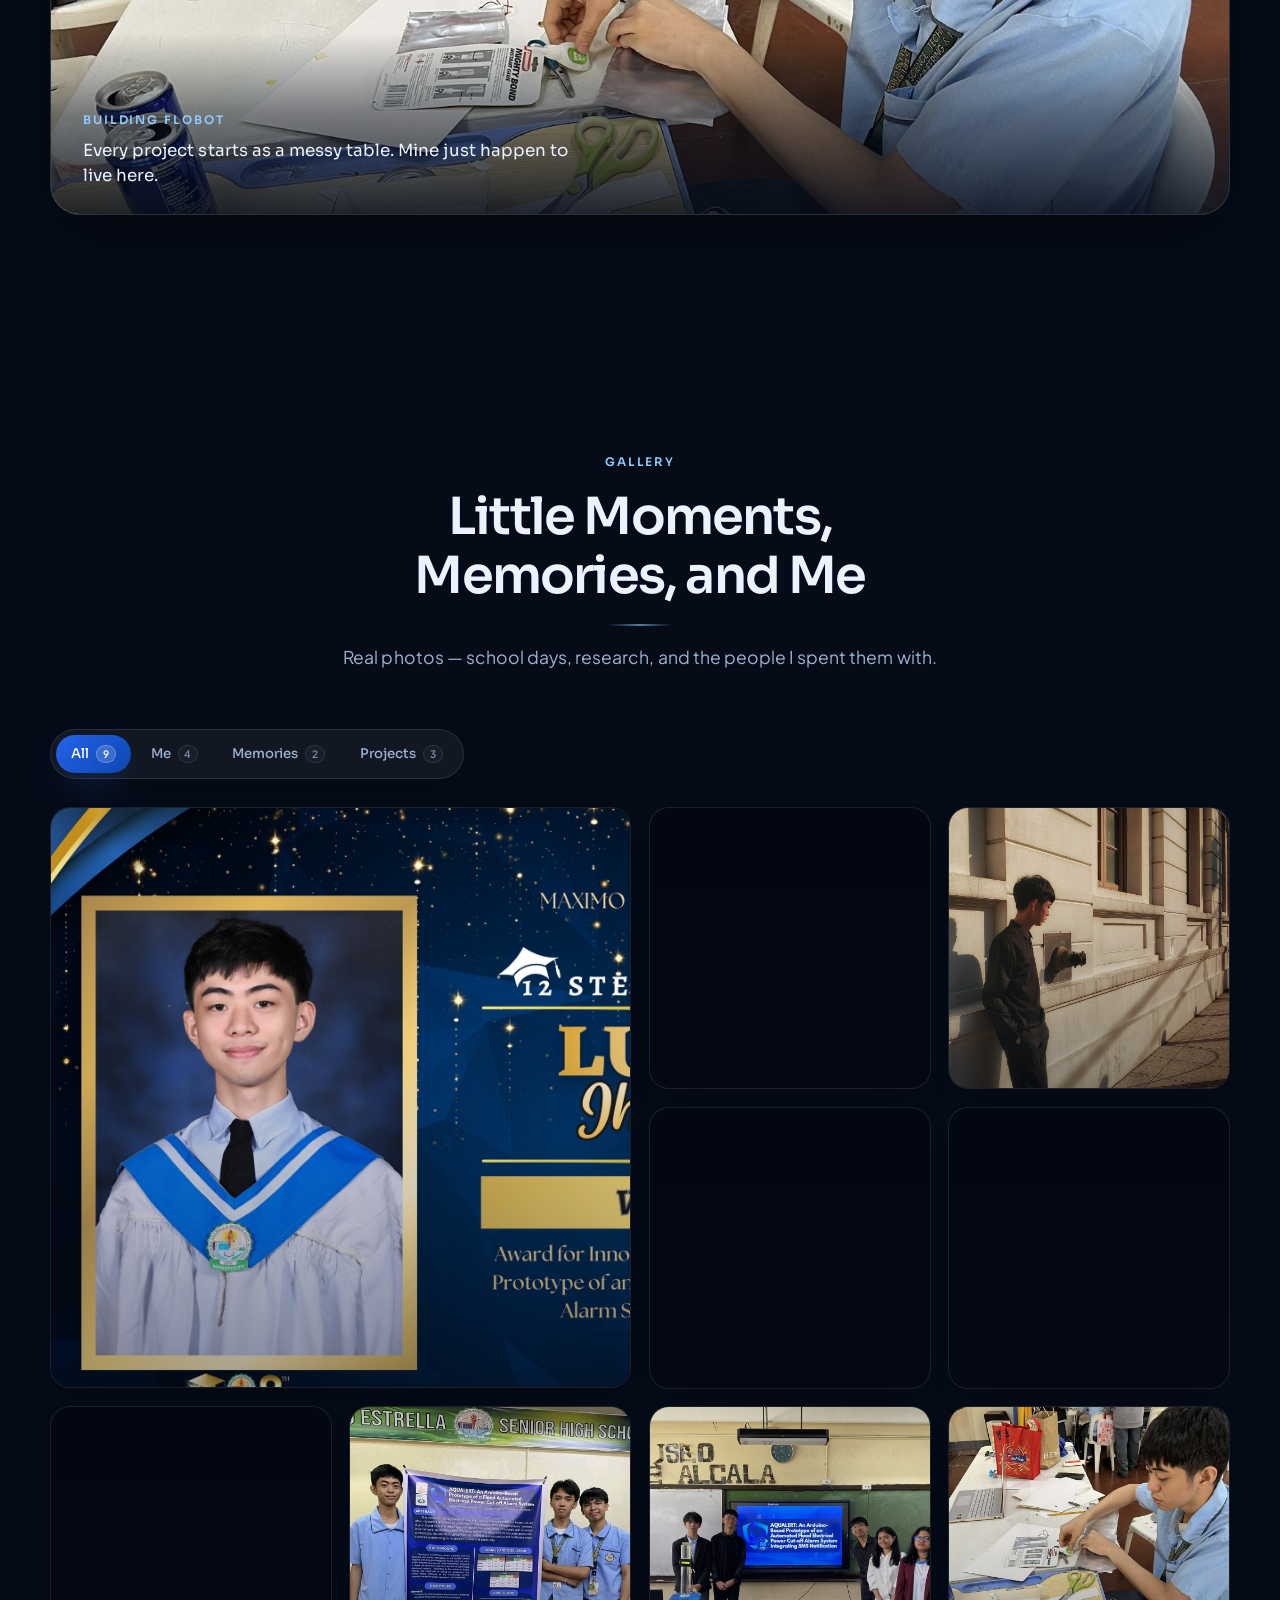
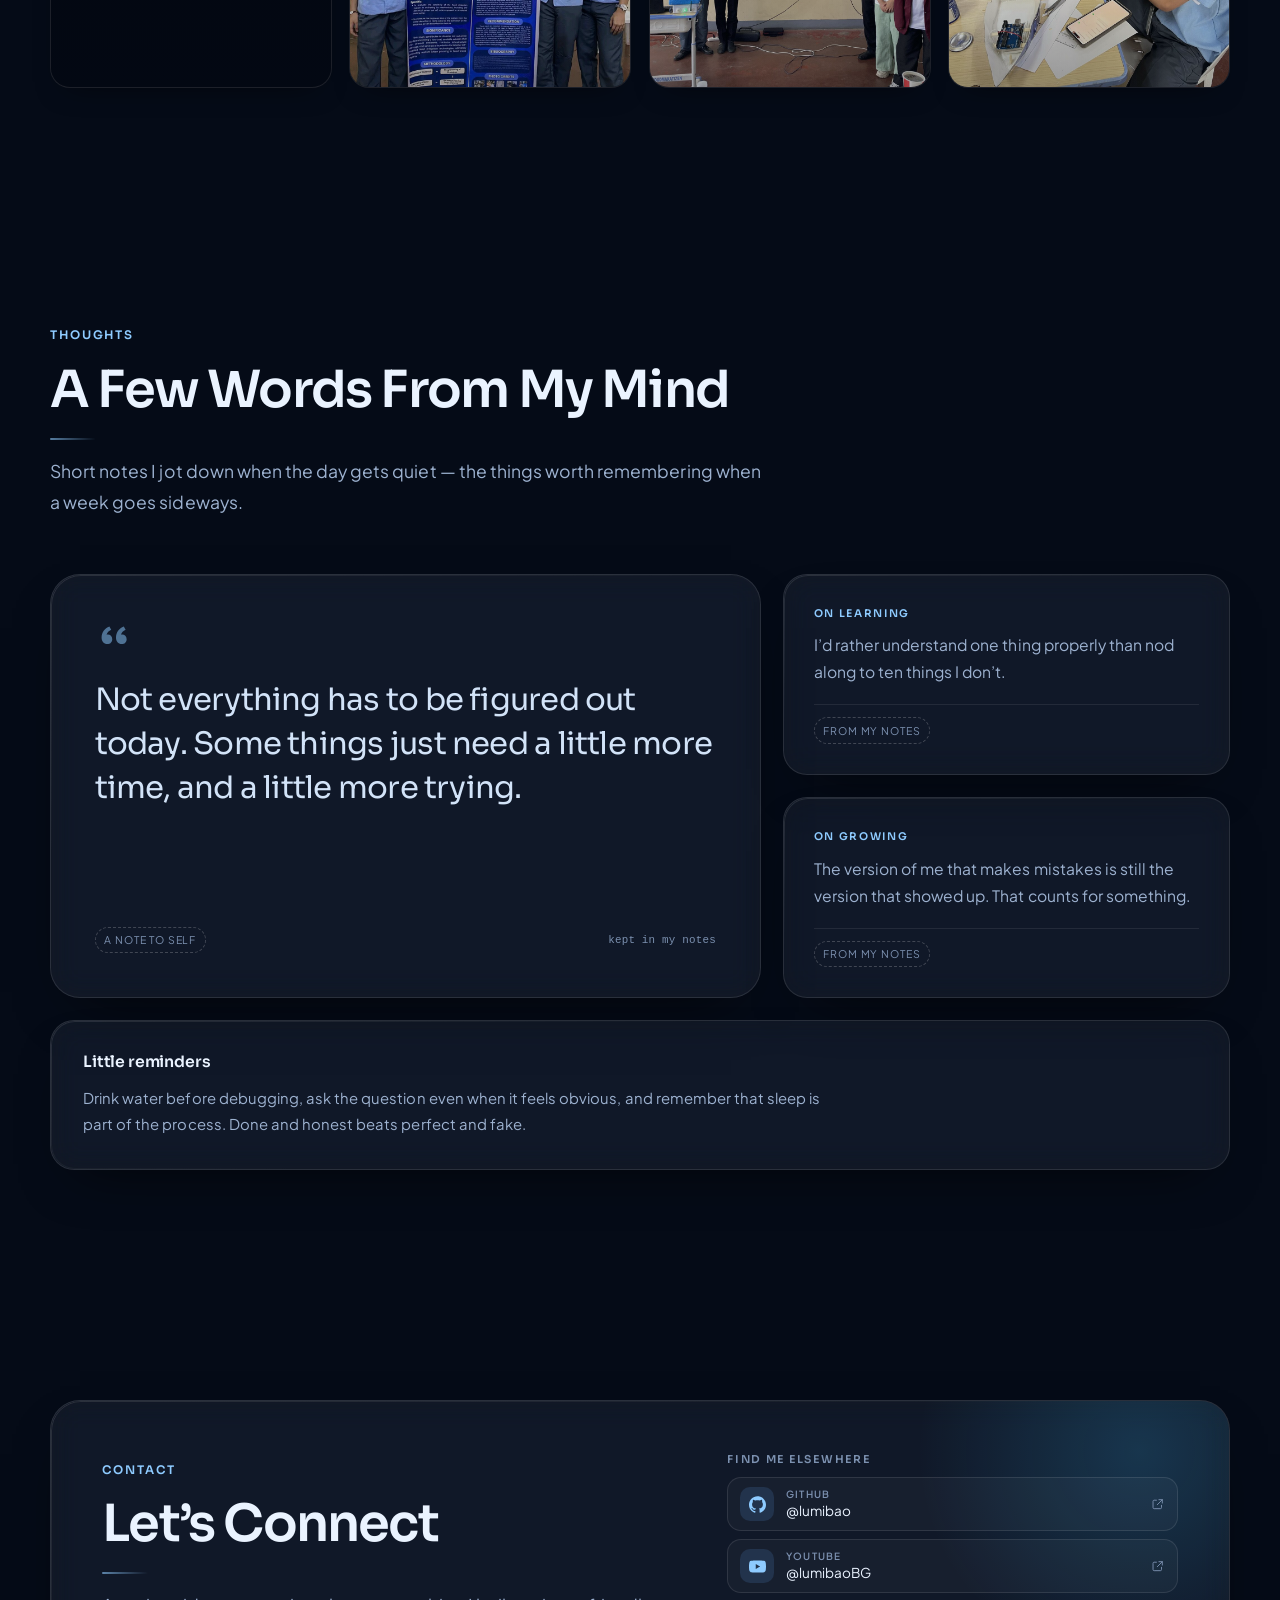
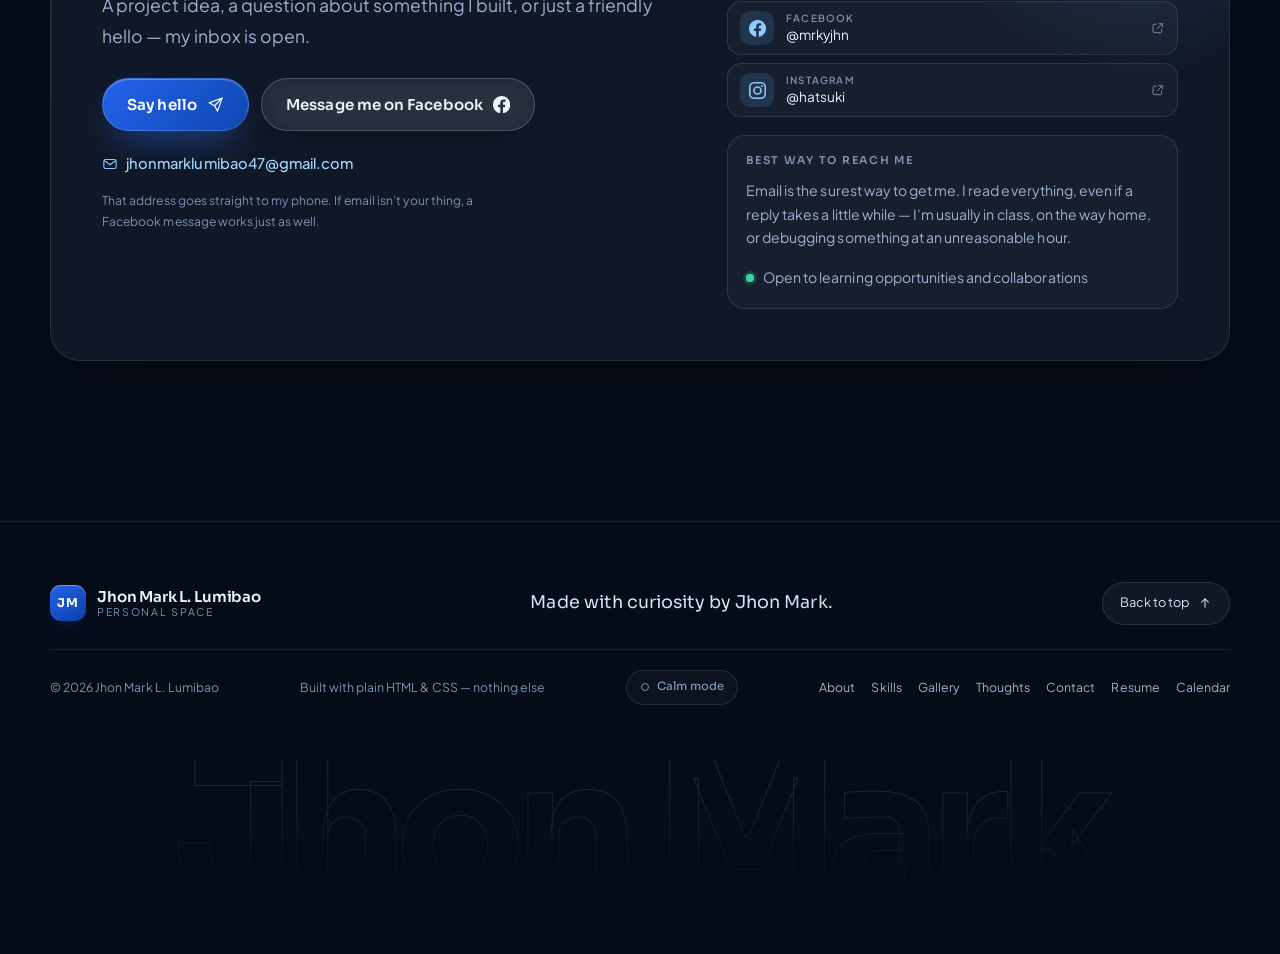
==== commit af2b8000: "Home page: a banner at the top, and a readable caption on the hobbies photo The banner uses the same" ====
--- a/index.html
+++ b/index.html
@@ -88,6 +88,12 @@
   </header>
 
   <main id="main">
+
+    <figure class="container masthead">
+      <img src="assets/images/pages/banner.jpg"
+           alt="Jhon Mark leaning against a sunlit stone wall."
+           width="2400" height="1200" fetchpriority="high">
+    </figure>
 
     <section class="hero" id="home" aria-labelledby="hero-title">
       <div class="container hero__inner">
--- a/css/style.css
+++ b/css/style.css
@@ -962,20 +962,6 @@
   cursor: pointer;
 }
 
-.theme-toggle__icon {
-  display: grid;
-  place-items: center;
-  width: 14px;
-  height: 14px;
-  opacity: 0.42;
-  transition: opacity var(--t-med) var(--ease), color var(--t-med) var(--ease);
-}
-
-.theme-toggle__icon svg {
-  width: 14px;
-  height: 14px;
-}
-
 .theme-toggle__thumb {
   position: absolute;
   z-index: 1;
@@ -998,27 +984,6 @@
   transform: translateX(30px);
 }
 
-.theme-toggle__icon--sun,
-html:has(#theme-dark:checked) .theme-toggle__icon--sun {
-  opacity: 0.42;
-  color: var(--muted);
-}
-
-html:has(#theme-light:checked) .theme-toggle__icon--sun,
-html:has(#theme-dark:checked) .theme-toggle__icon--moon {
-  opacity: 1;
-  color: var(--accent);
-}
-
-html:has(#theme-light:checked) .theme-toggle__icon--moon {
-  opacity: 0.42;
-  color: var(--muted);
-}
-
-.theme-toggle__side:hover .theme-toggle__icon {
-  opacity: 1;
-}
-
 .theme-toggle__input:focus-visible ~ .theme-toggle__track {
   outline: 2px solid var(--focus);
   outline-offset: 3px;
@@ -1058,6 +1023,27 @@
 @keyframes nav-progress {
   from { transform: scaleX(0); }
   to   { transform: scaleX(1); }
+}
+
+.masthead {
+  height: clamp(200px, 26vw, 340px);
+  margin: calc(var(--nav-height) + clamp(12px, 1.8vw, 22px)) auto 0;
+  overflow: hidden;
+  border: 1px solid var(--glass-border);
+  border-radius: var(--r-xl);
+}
+
+.masthead img {
+  display: block;
+  width: 100%;
+  height: 100%;
+  object-fit: cover;
+  object-position: center top;
+}
+
+.masthead + .hero {
+  min-height: auto;
+  padding-top: clamp(38px, 6vw, 76px);
 }
 
 .hero {
@@ -1852,24 +1838,24 @@
 
 .hobbies__banner figcaption {
   position: absolute;
-  left: clamp(16px, 3vw, 32px);
-  bottom: clamp(16px, 3vw, 32px);
-  max-width: min(430px, calc(100% - 32px));
-  padding: 18px 20px;
-  border-radius: var(--r-md);
-  border: 1px solid var(--glass-border-strong);
-  background: var(--glass-strong);
-  -webkit-backdrop-filter: blur(16px);
-  backdrop-filter: blur(16px);
-  box-shadow: var(--shadow-md);
+  left: 0;
+  right: 0;
+  bottom: 0;
+  padding: clamp(34px, 7vw, 70px) clamp(18px, 3vw, 32px) clamp(16px, 2.4vw, 26px);
+  background: linear-gradient(to top, rgba(5, 11, 23, 0.88), rgba(5, 11, 23, 0.5) 55%, rgba(5, 11, 23, 0));
+}
+
+.hobbies__banner figcaption .eyebrow {
+  color: #8ecbff;
 }
 
 .hobbies__banner figcaption p {
-  margin-top: 8px;
+  max-width: 46ch;
+  margin-top: 6px;
   font-family: var(--font-display);
-  font-size: clamp(0.96rem, 0.9rem + 0.4vw, 1.1rem);
+  font-size: clamp(0.95rem, 0.9rem + 0.35vw, 1.05rem);
   line-height: 1.5;
-  color: var(--text-soft);
+  color: #eaf3ff;
 }
 
 .gallery__toolbar {
@@ -2973,6 +2959,14 @@
     min-height: 38px;
   }
 
+  .masthead {
+    height: 190px;
+  }
+
+  .masthead + .hero {
+    padding-top: 34px;
+  }
+
   .hero {
     min-height: auto;
     padding-top: calc(var(--nav-height) + clamp(48px, 9vh, 80px));
@@ -3051,11 +3045,16 @@
 
   .hobbies__banner figcaption {
     position: static;
-    max-width: none;
-    border-radius: 0;
-    border: 0;
-    border-top: 1px solid var(--glass-border);
-    background: var(--glass-strong);
+    padding: 16px 18px 20px;
+    background: none;
+  }
+
+  .hobbies__banner figcaption .eyebrow {
+    color: var(--accent);
+  }
+
+  .hobbies__banner figcaption p {
+    color: var(--text-soft);
   }
 
   .lightbox__stage {
